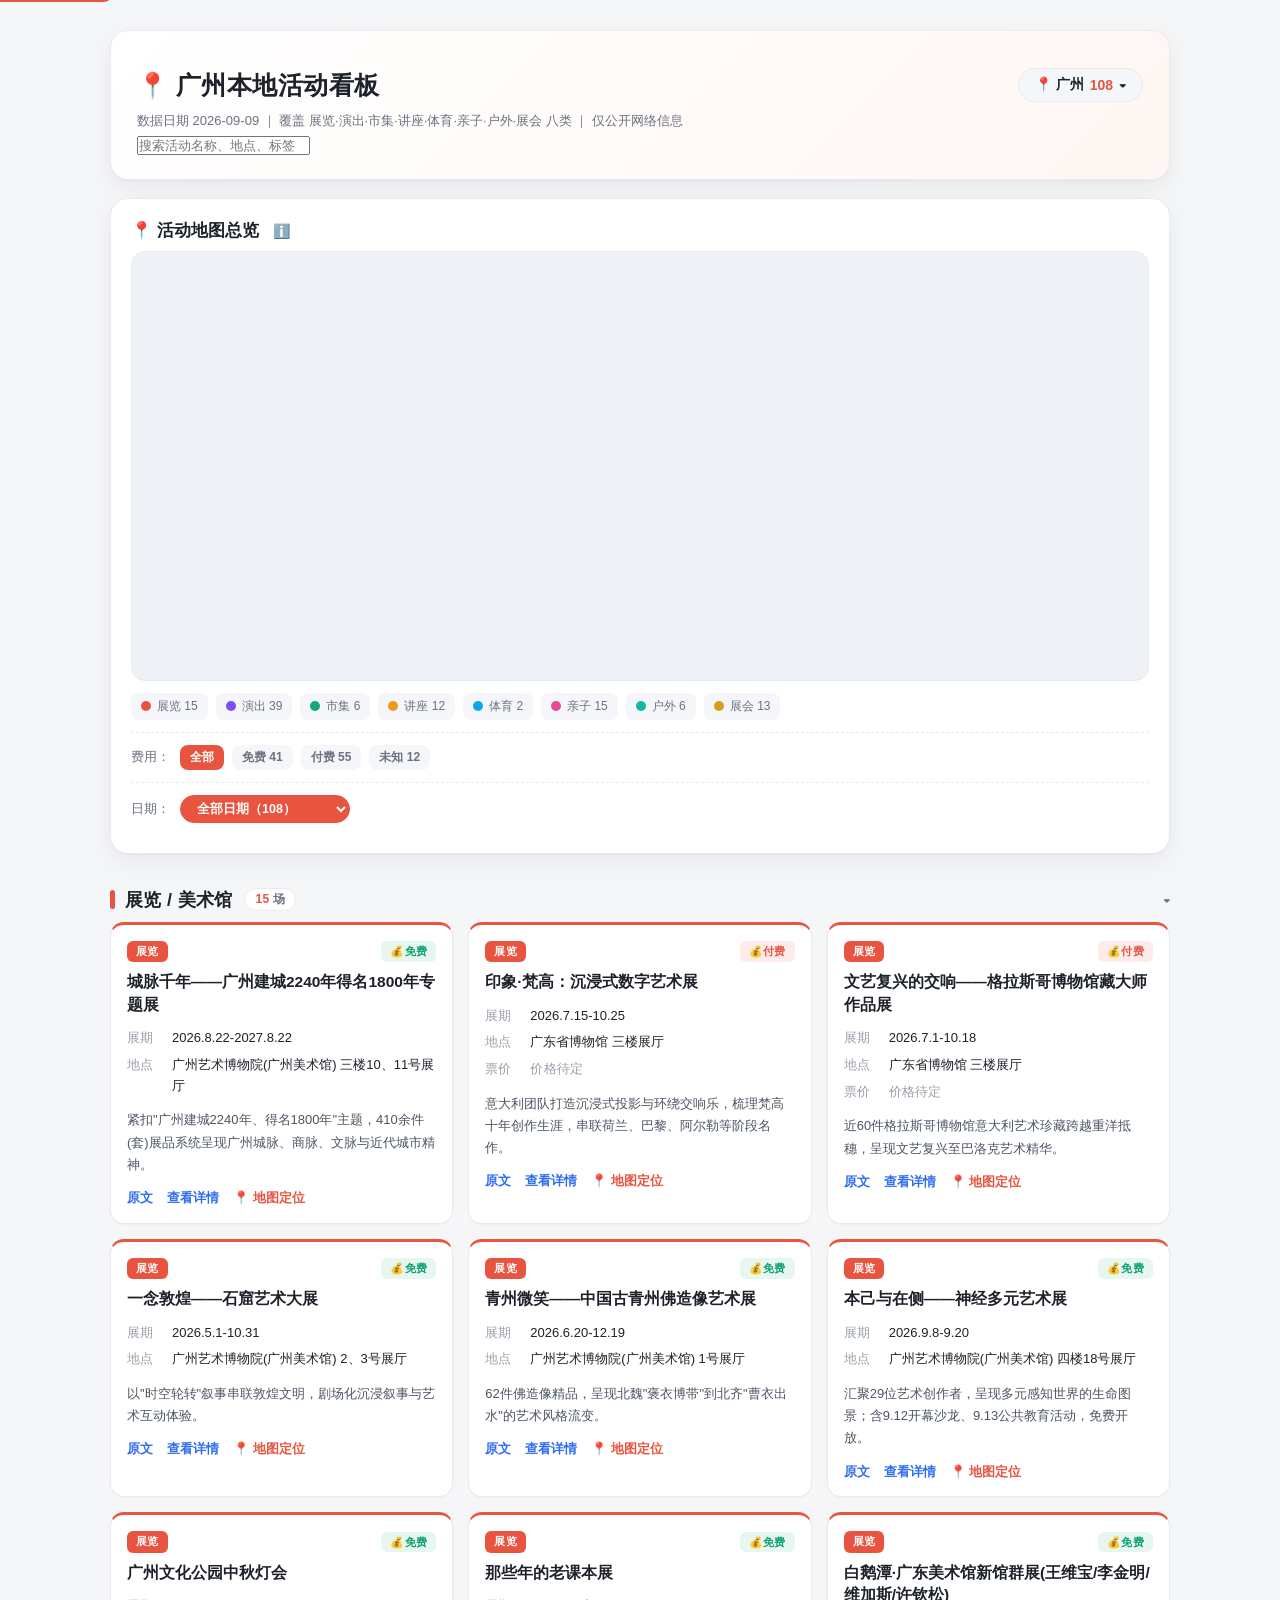
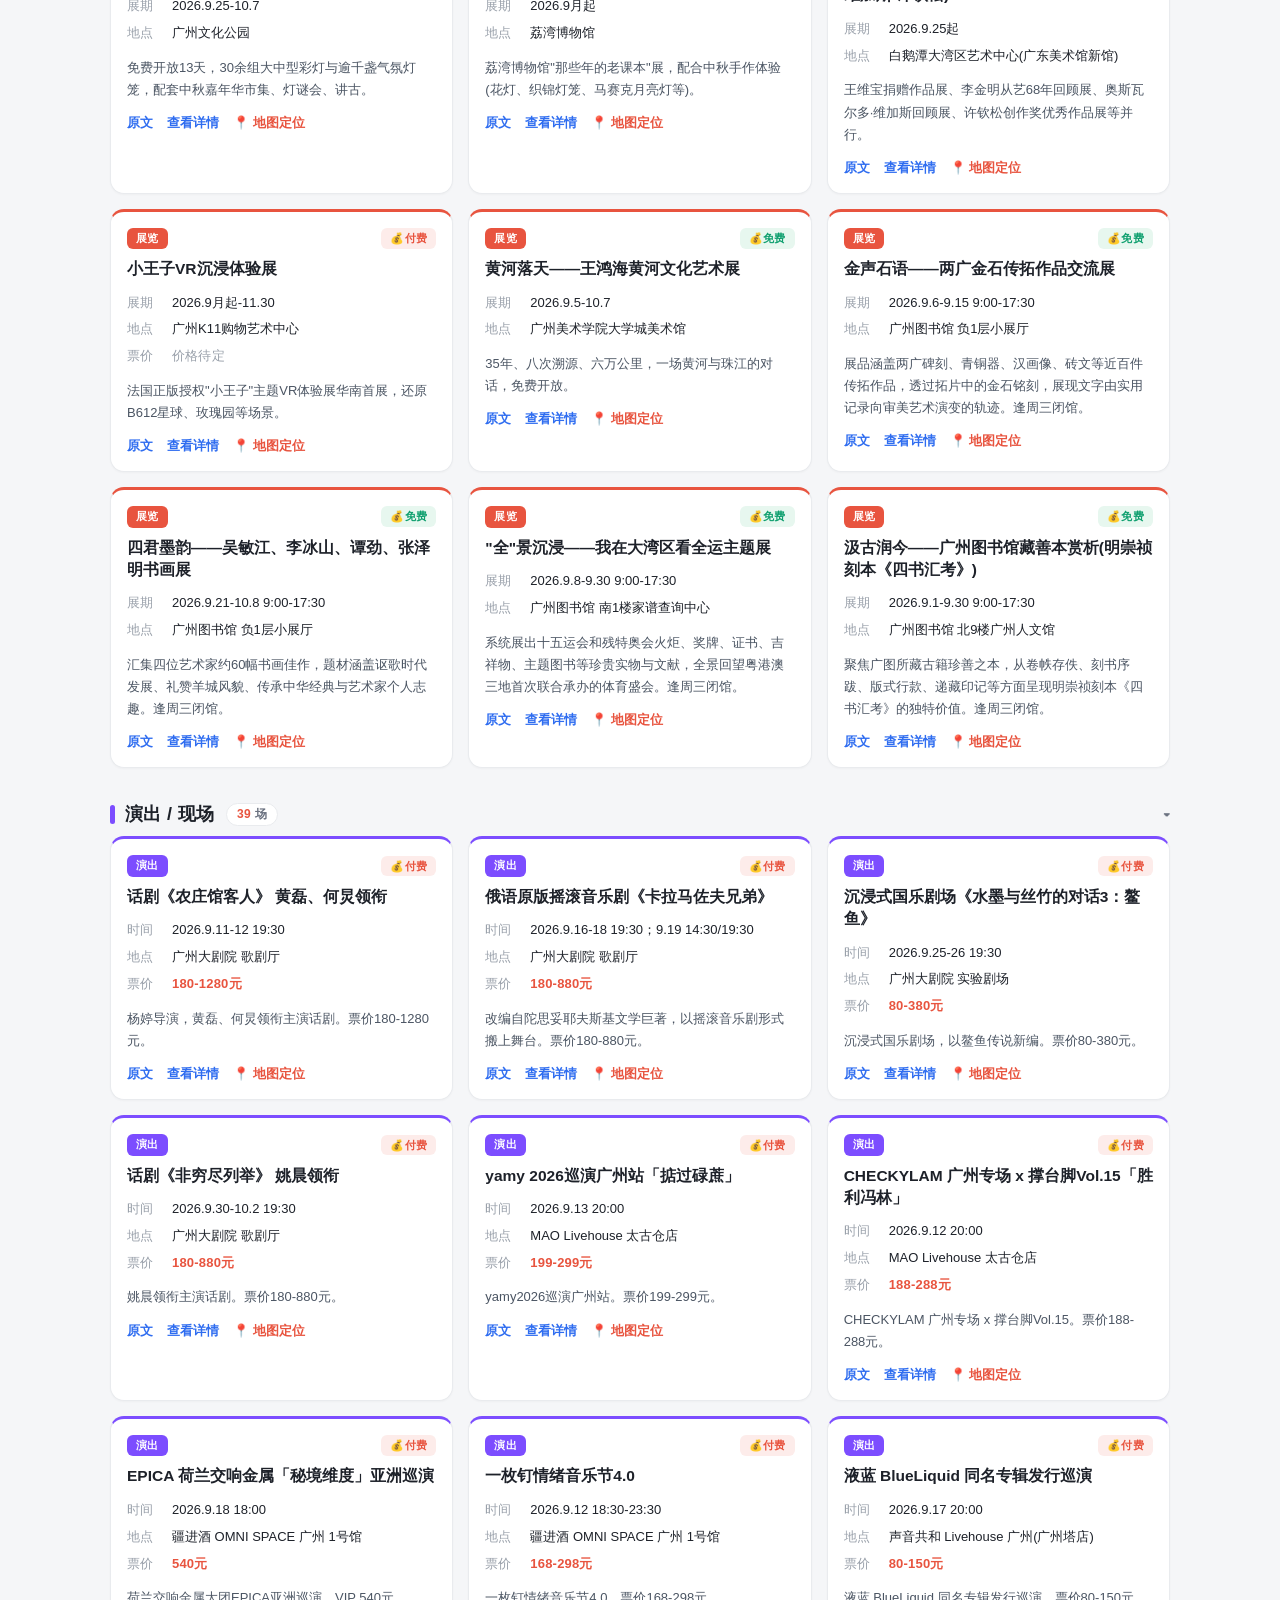
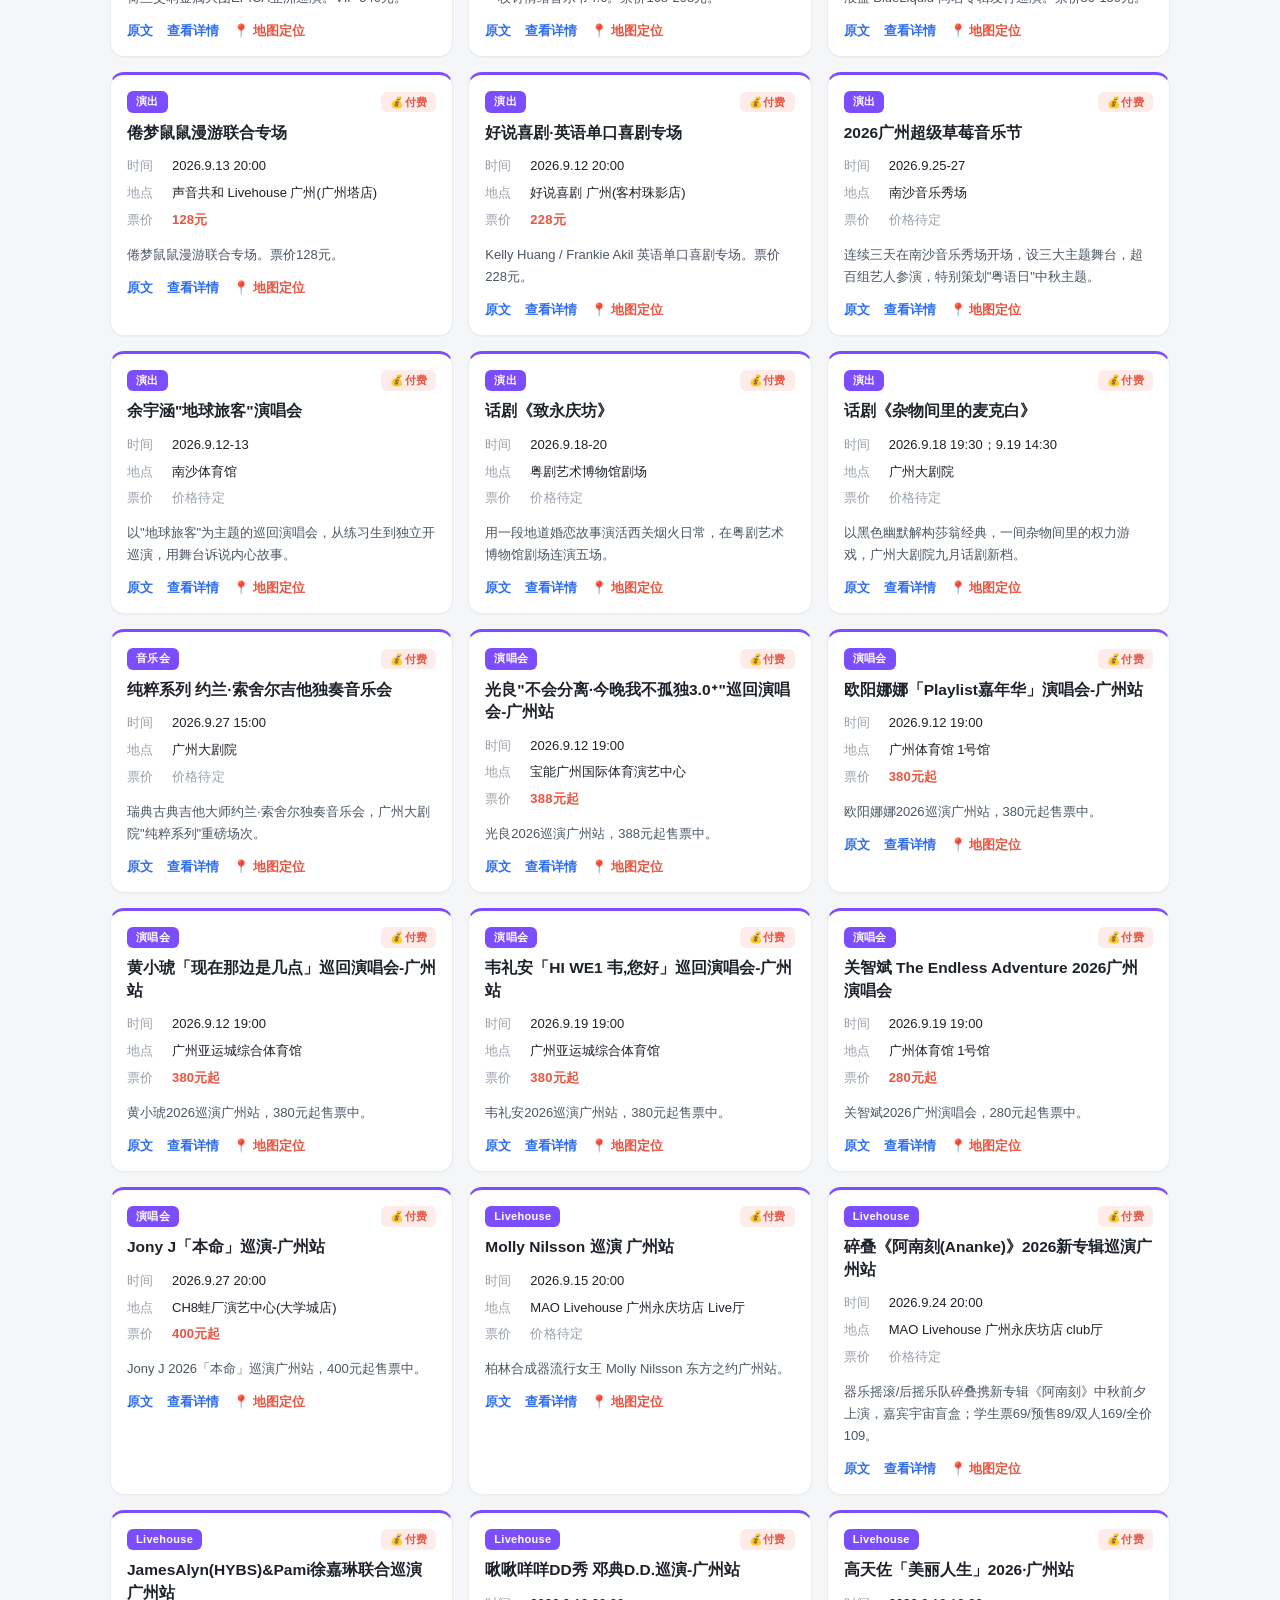
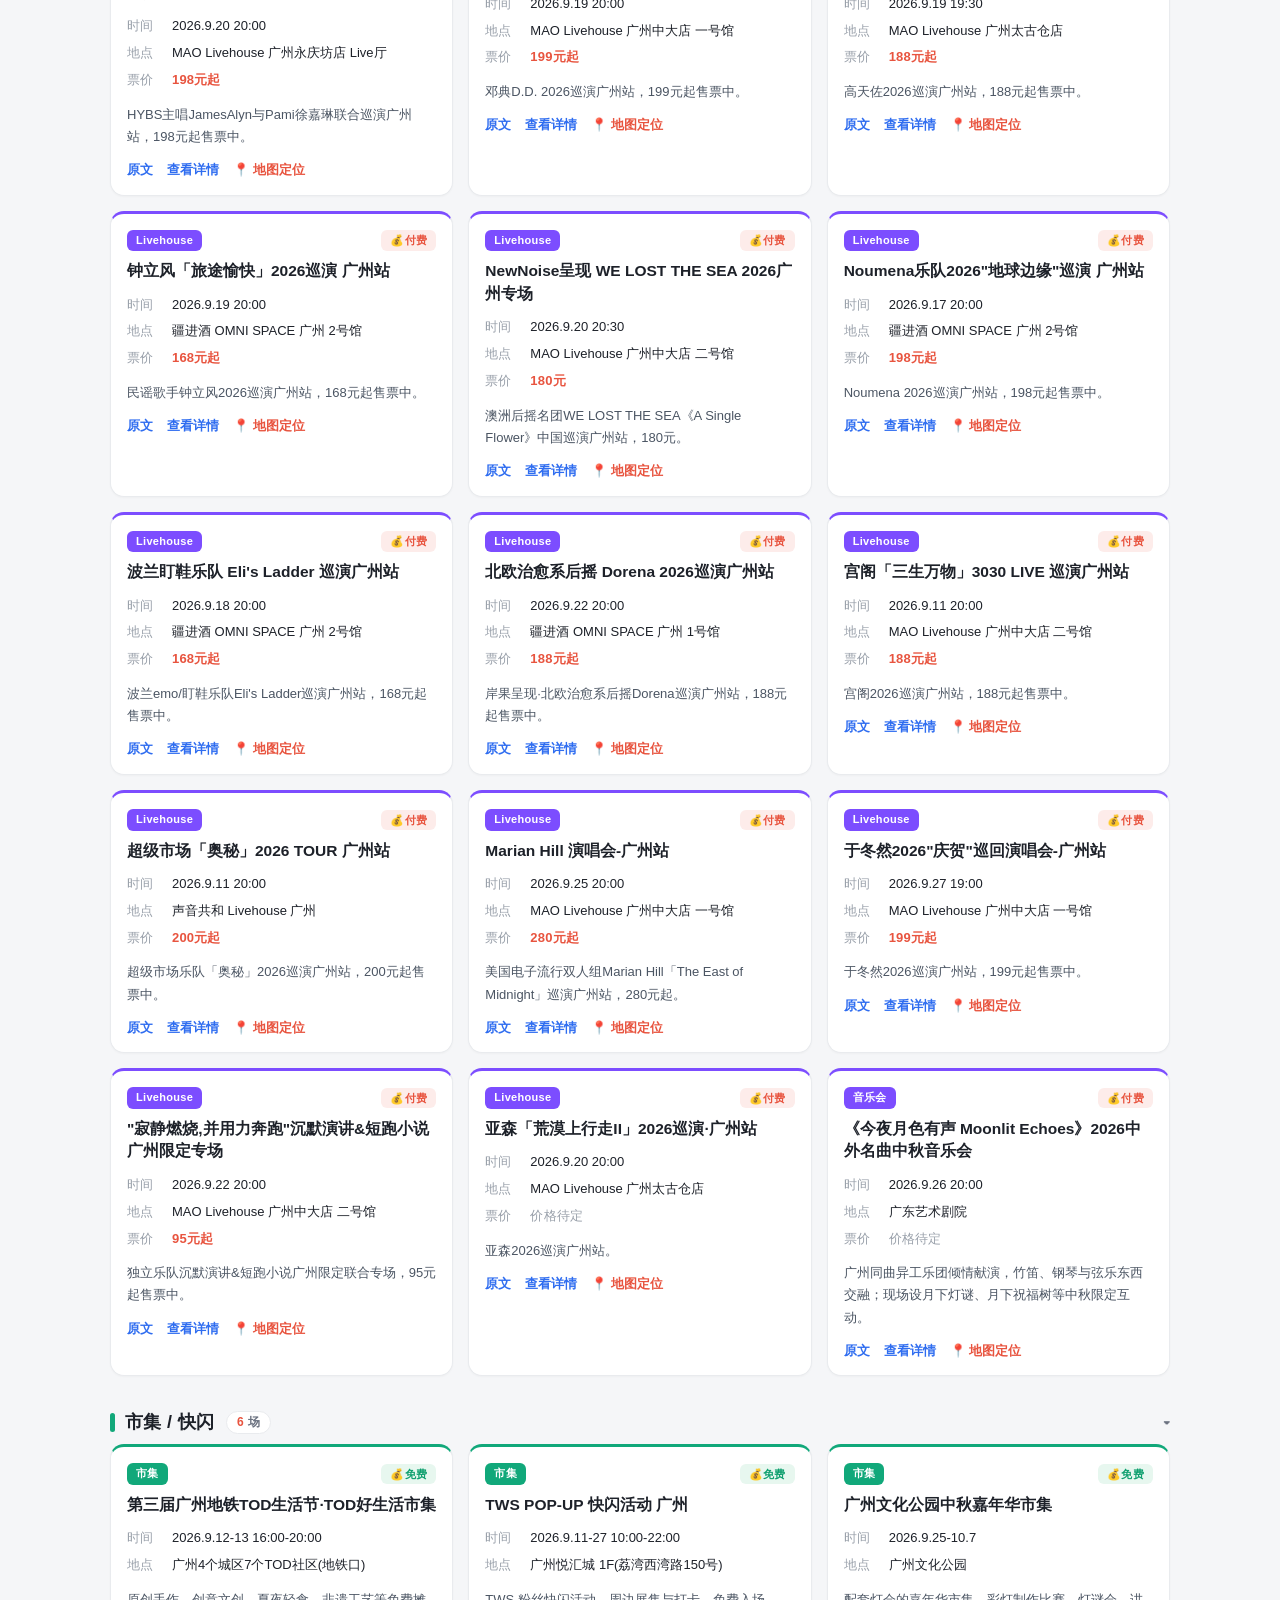
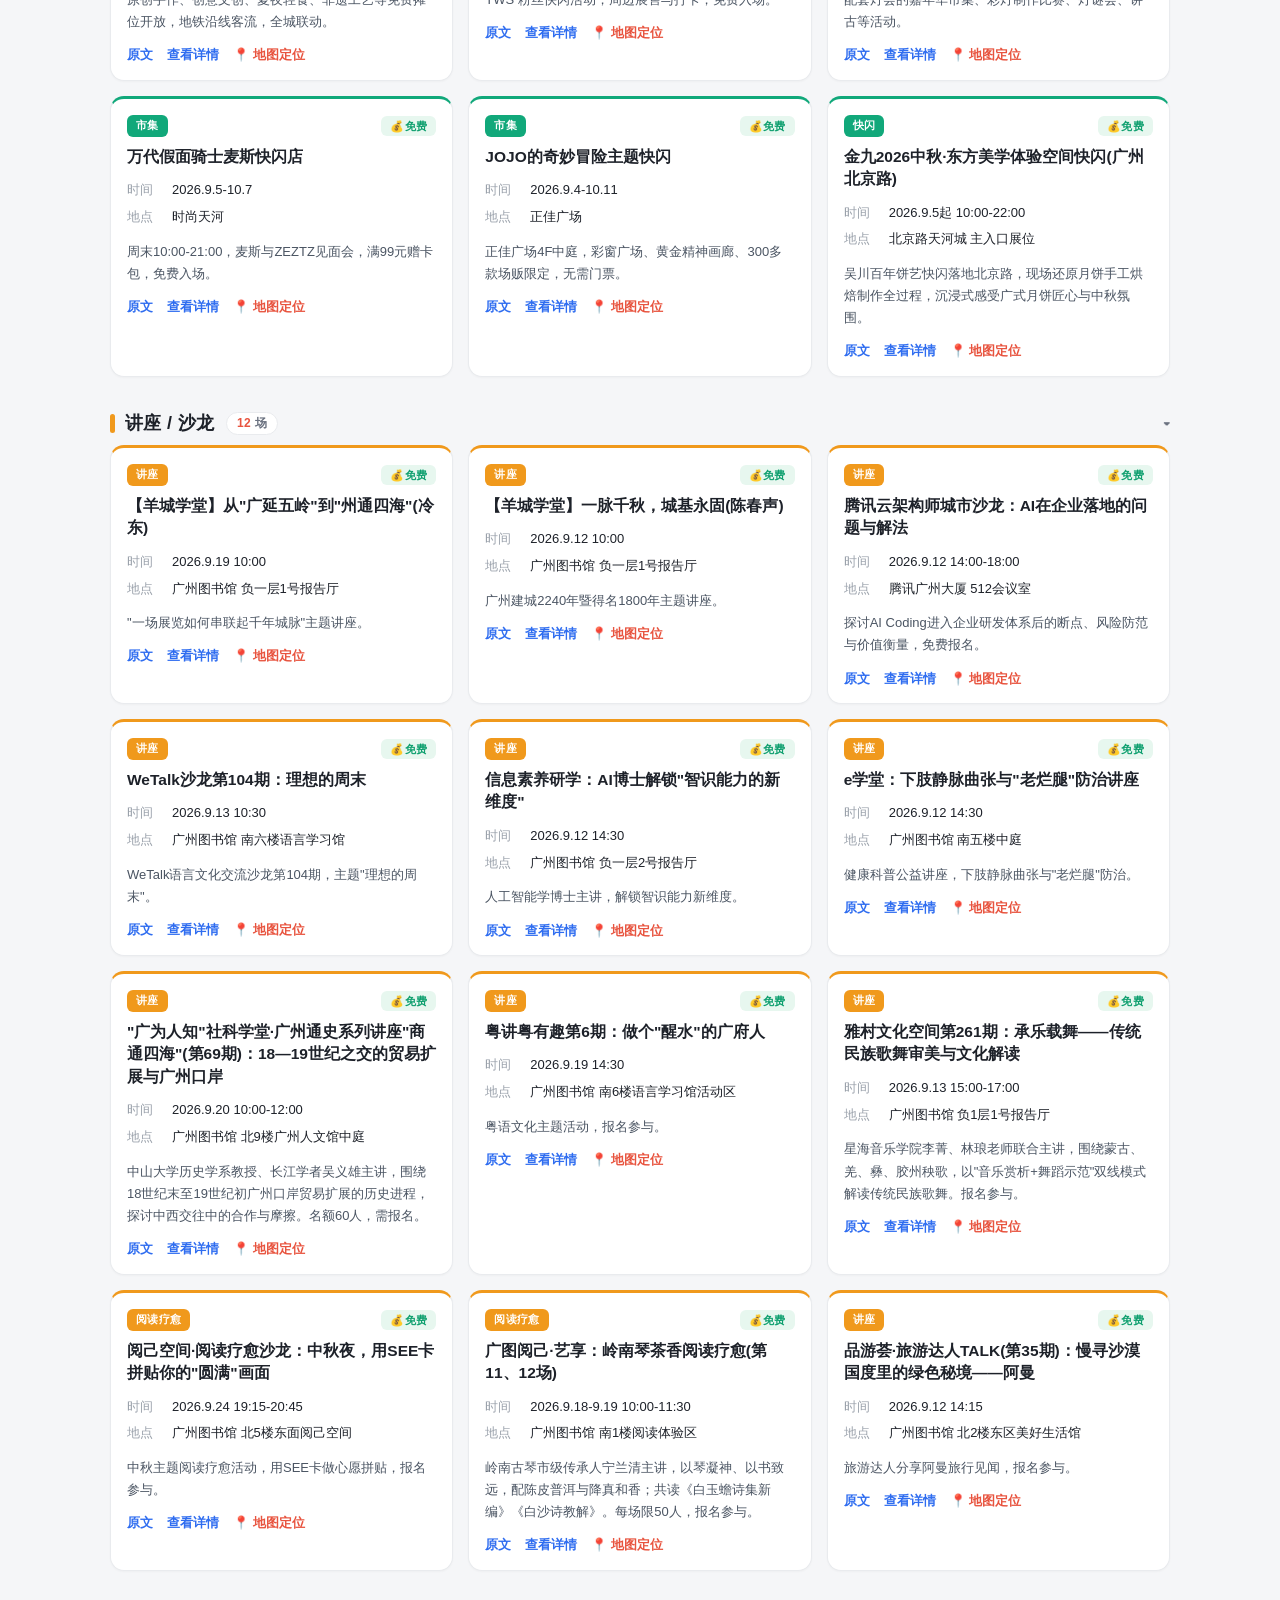
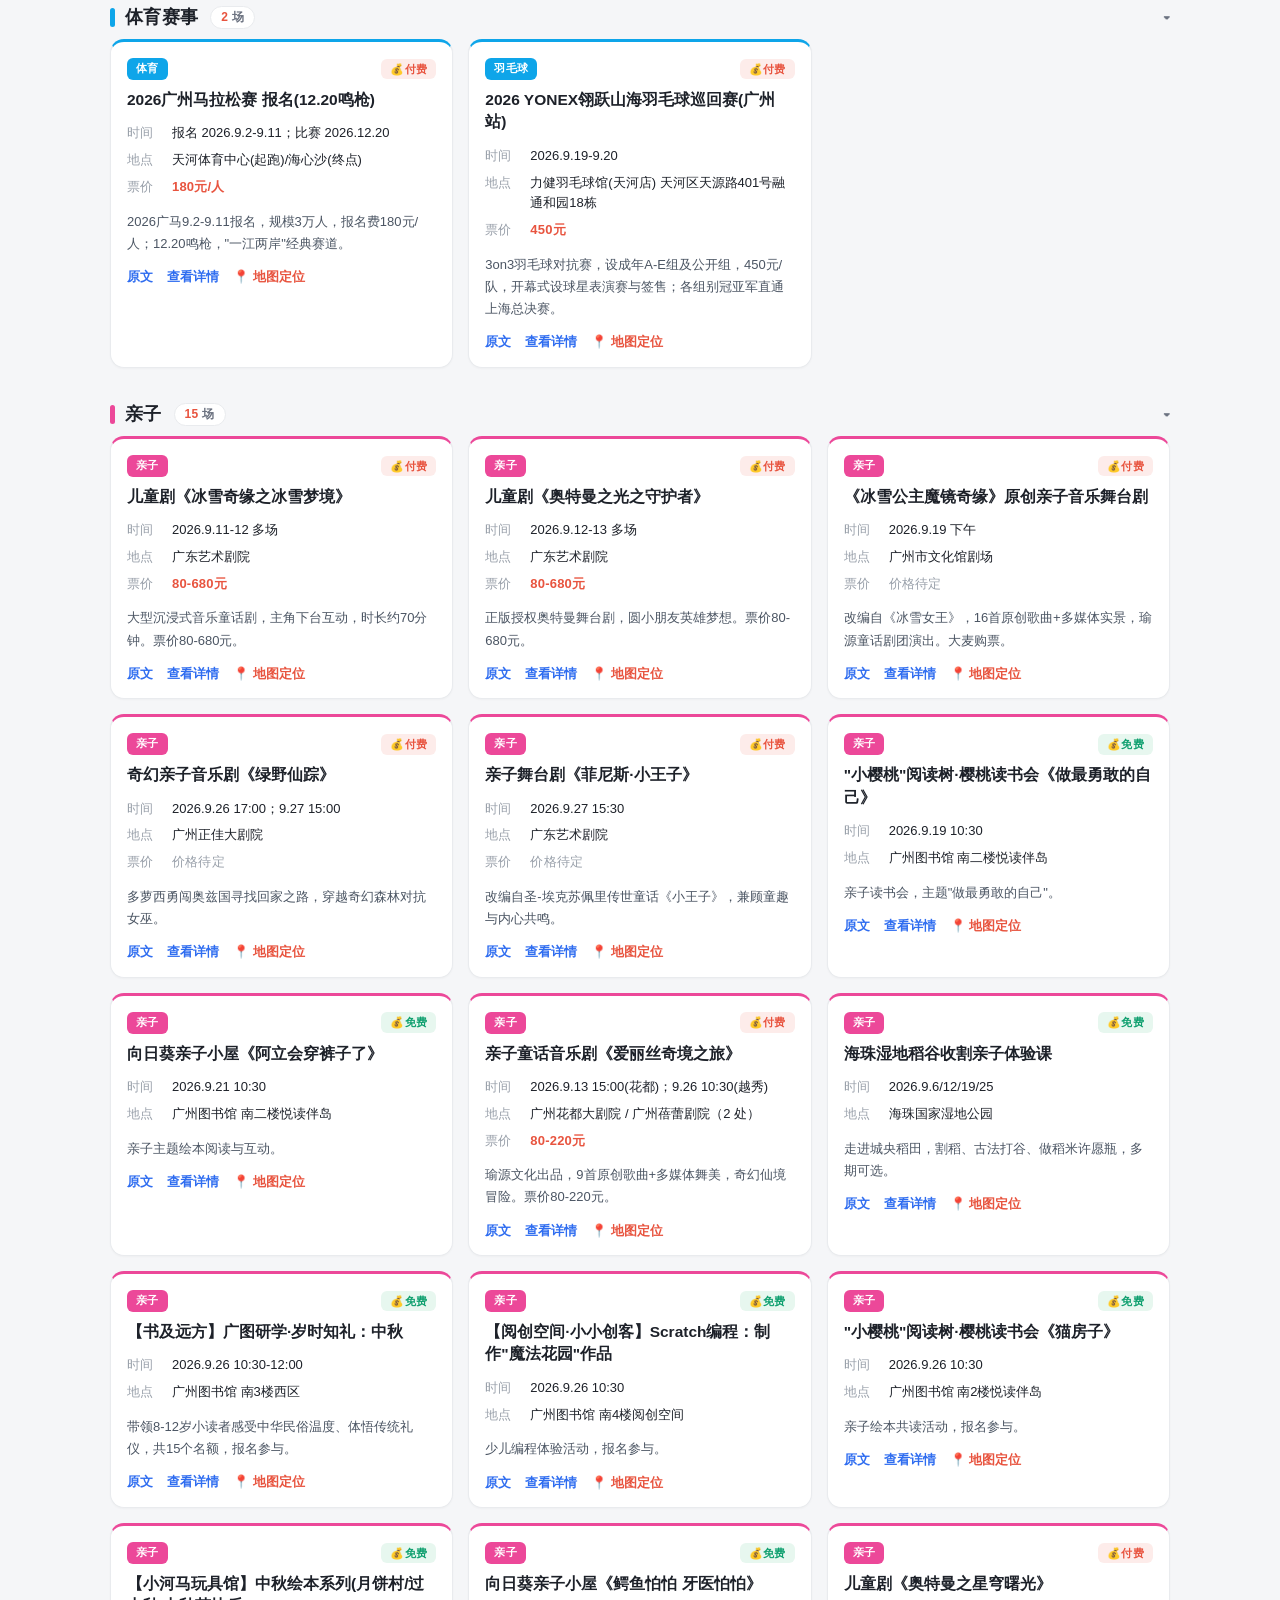
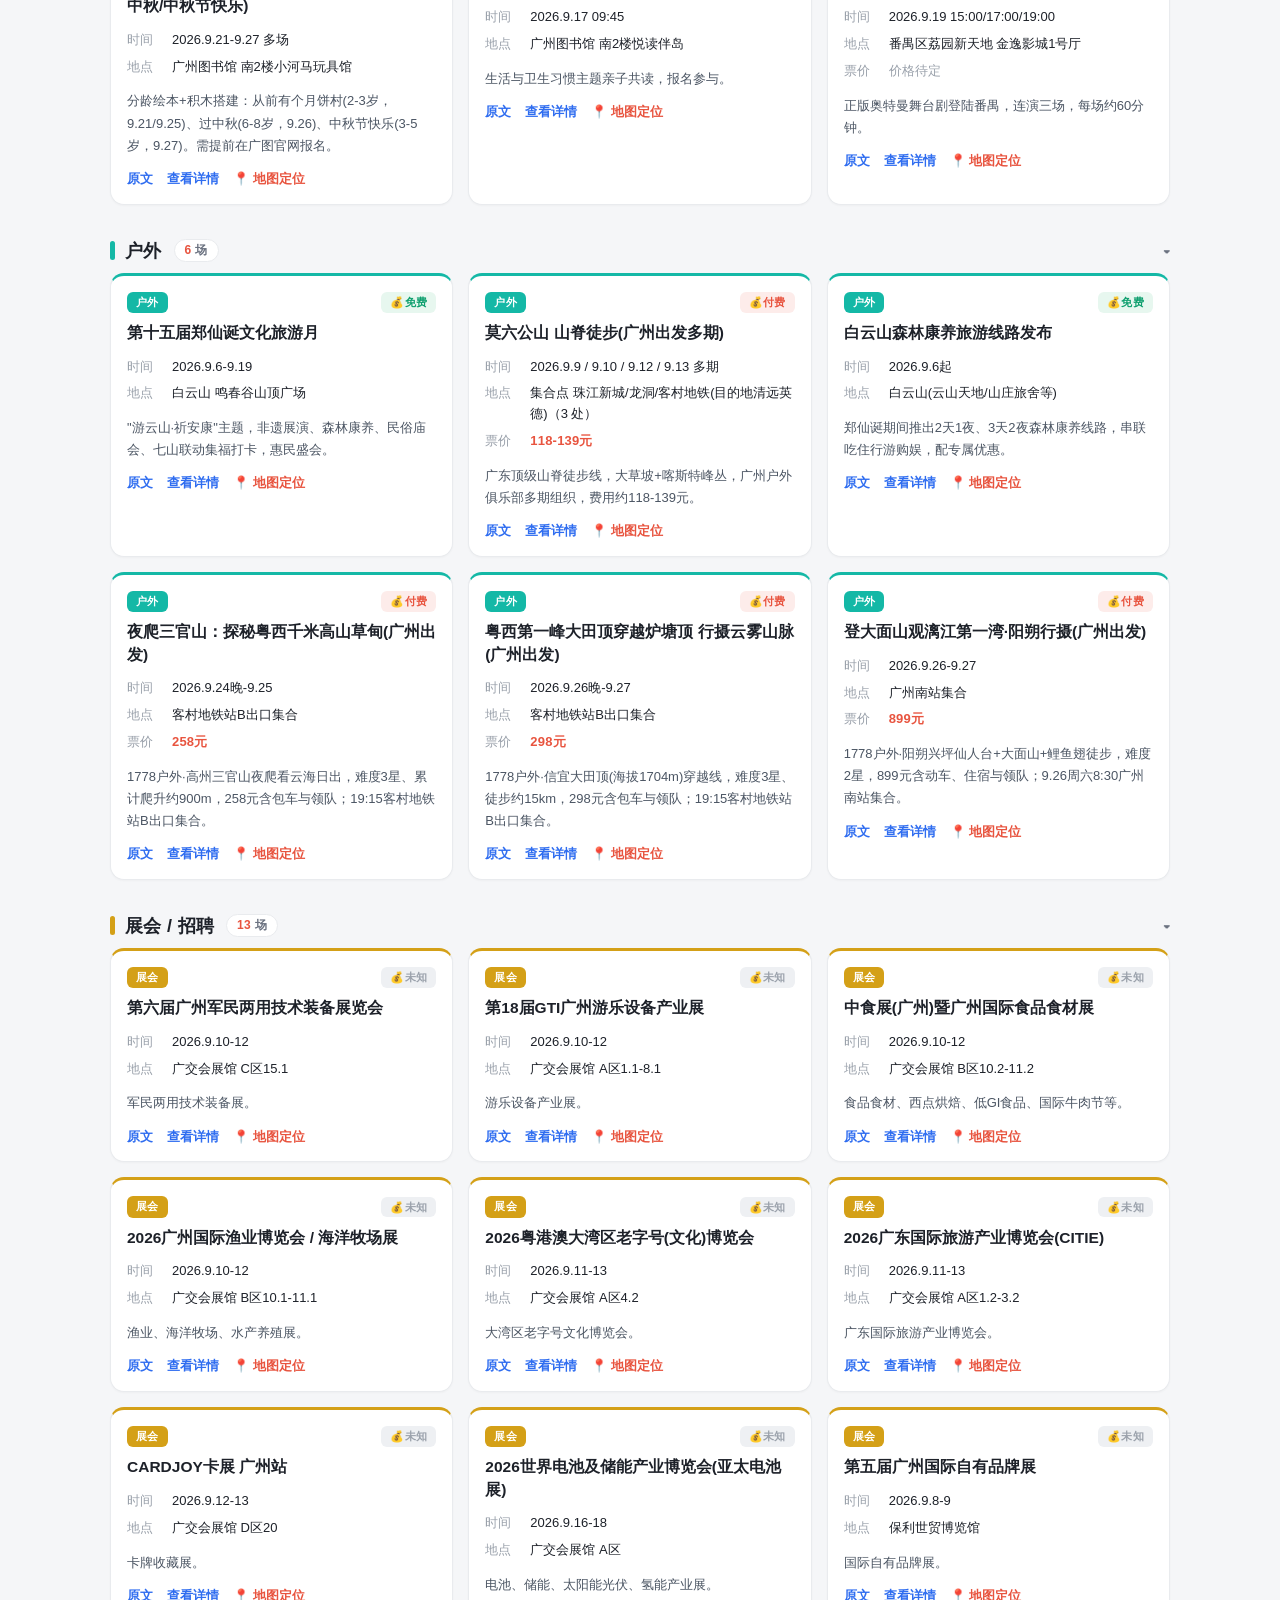
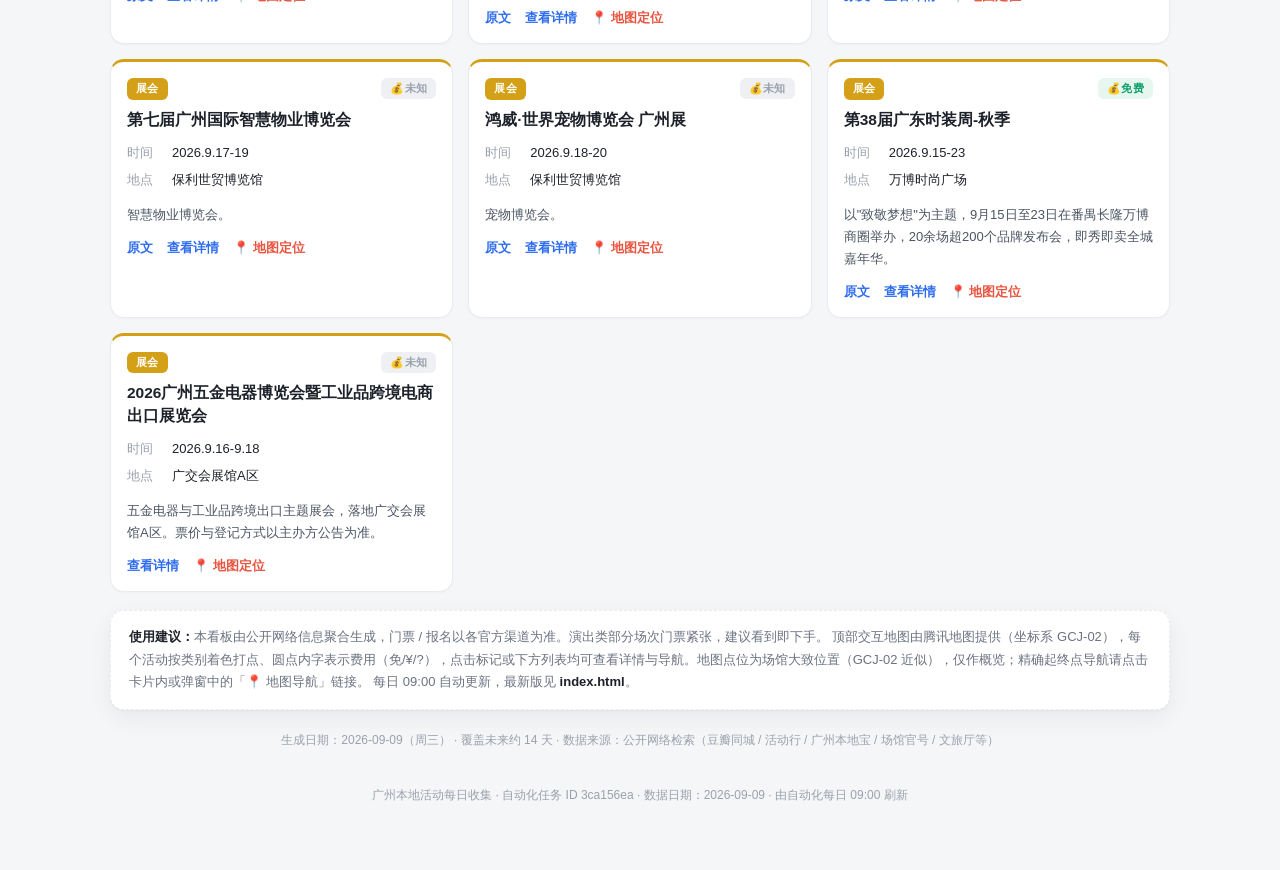
==== index.html @ 0fc527e4 "Add files via upload" ====
<!DOCTYPE html>
<html lang="zh-CN" data-page-node-id="uunJ40oe81dQcGzEED2GKu">
<head data-page-node-id="pVnTwVXxBIk3Vlh1Mv91Lq">
<meta charset="UTF-8" data-page-node-id="wfNoTS5SSO4KmdwIHsbSwk">
<meta name="viewport" content="width=device-width, initial-scale=1.0, viewport-fit=cover" data-page-node-id="mQHoGlbduS5OTQvJX0F2jg">
<title>城市本地活动看板</title>
<link rel="stylesheet" href="assets/cards.css">
<style>
  :root{
    --bg:#f5f6f8; --card:#ffffff; --ink:#1d2129; --sub:#6b7280;
    --line:#e9ebee; --accent:#e8543f; --accent2:#2f6df0;
    --exhi:#e8543f; --show:#7c4dff; --market:#11a87a; --talk:#f0991c;
    --sports:#0ea5e9; --family:#ec4899; --outdoor:#14b8a6; --expo:#d4a017;
    --shadow:0 1px 2px rgba(16,24,40,.04), 0 8px 24px rgba(16,24,40,.06);
  }
  *{box-sizing:border-box;margin:0;padding:0}
  body{background:var(--bg);color:var(--ink);font-family:-apple-system,BlinkMacSystemFont,"PingFang SC","Microsoft YaHei",sans-serif;line-height:1.6;padding:30px 18px 64px;-webkit-font-smoothing:antialiased}
  .wrap{max-width:1060px;margin:0 auto}
  header{background:linear-gradient(135deg,#ffffff,#fff6f3);border:1px solid var(--line);border-radius:18px;padding:22px 26px;margin-bottom:18px;box-shadow:var(--shadow)}
  header h1{font-size:25px;font-weight:800;display:flex;align-items:center;gap:11px;letter-spacing:.5px}
  .summary{margin-top:6px;font-size:13px;color:var(--sub);line-height:1.6}
  /* 头部：标题 + 右上角城市切换 */
  .hd-top{display:flex;align-items:center;justify-content:space-between;gap:12px;margin-top:12px}
  .hd-top h1{flex:1;min-width:0}
  .city-bar{display:inline-flex;align-items:center;gap:6px;flex-shrink:0;font-family:inherit;font-size:14px;font-weight:700;color:var(--ink);background:#f4f6f9;border:1px solid var(--line);border-radius:999px;padding:7px 16px;cursor:pointer;transition:.15s;white-space:nowrap}
  .city-bar:hover{border-color:var(--accent2)}
  .city-bar b{color:var(--accent)}
  /* 城市切换弹窗（普通居中弹窗） */
  .modal-mask{position:fixed;inset:0;background:rgba(0,0,0,.45);z-index:10001;display:flex;align-items:center;justify-content:center;padding:20px;pointer-events:auto}
  .modal-panel{background:#fff;border-radius:16px;width:100%;max-width:420px;max-height:80vh;overflow-y:auto;padding:18px;box-shadow:0 20px 60px rgba(16,24,40,.28);animation:modalIn .18s ease}
  @keyframes modalIn{from{transform:scale(.96);opacity:.6}to{transform:none;opacity:1}}
  .modal-head{display:flex;align-items:center;justify-content:space-between}
  .modal-head h3{font-size:16px;margin:0;font-weight:800;color:var(--ink)}
  .modal-close{background:none;border:none;font-size:24px;color:var(--sub);cursor:pointer;line-height:1;padding:2px 8px}
  .city-list{display:grid;grid-template-columns:repeat(2,1fr);gap:8px;margin-top:10px}
  .city-item{display:flex;align-items:center;justify-content:space-between;width:100%;text-align:left;font-family:inherit;font-size:15px;font-weight:600;color:var(--ink);background:#f5f7fa;border:none;border-radius:12px;padding:13px 16px;cursor:pointer;transition:.12s}
  .city-item:hover{background:#eef0f3}
  .city-item.on{background:var(--accent2);color:#fff}
  .city-item .cnt{font-size:12px;font-weight:700;opacity:.75}
  @media (min-width:640px){
    .city-list{grid-template-columns:repeat(3,1fr)}
  }
  .meta-bottom{color:#9aa1ab;font-size:12px;text-align:center;margin-top:20px;line-height:1.7}
  .map-box{background:#fff;border:1px solid var(--line);border-radius:18px;padding:18px 20px;margin-bottom:22px;box-shadow:var(--shadow)}
  .map-box h2{font-size:17px;margin-bottom:6px;display:flex;align-items:center;gap:6px}
  .map-help{position:relative;margin-left:4px;background:none;border:0;cursor:help;font-size:14px;line-height:1;padding:2px 4px;border-radius:6px;color:var(--sub)}
  .map-help:hover,.map-help:focus{color:var(--accent);outline:none}
  .map-help .map-tip{
    position:absolute;top:calc(100% + 8px);left:0;z-index:50;
    width:320px;max-width:82vw;
    background:#1f2937;color:#fff;font-size:12px;line-height:1.65;font-weight:400;text-align:left;
    padding:10px 12px;border-radius:10px;box-shadow:0 10px 30px rgba(16,24,40,.22);
    display:none;
  }
  .map-help .map-tip b{color:#ffd666;font-weight:700}
  .map-help:hover .map-tip,.map-help:focus .map-tip,.map-help:focus-within .map-tip{display:block}
  .map-help .map-tip::before{content:'';position:absolute;top:-5px;left:12px;width:10px;height:10px;background:#1f2937;transform:rotate(45deg);border-radius:2px}
  #map{width:100%;height:430px;border-radius:14px;overflow:hidden;border:1px solid var(--line);background:#eef1f5}
  .map-legend{display:flex;flex-wrap:wrap;gap:8px;margin-top:12px}
  .map-legend .lg{font-size:12px;color:var(--sub);background:#f4f6f9;border-radius:8px;padding:4px 10px;display:inline-flex;align-items:center;gap:6px}
  .map-legend .lg i{width:10px;height:10px;border-radius:50%;display:inline-block}
  /* 类别图例可点击筛选（不改动上方 .lg 基础样式，仅补充交互态） */
  .map-legend .lg{cursor:pointer;transition:background .12s,color .12s;user-select:none}
  .map-legend .lg:hover{background:#e9edf2}
  .map-legend .lg.active{background:var(--accent);color:#fff}
  .map-legend .lg.active i{box-shadow:0 0 0 2px #fff}
  .map-legend .lg:focus-visible{outline:none;box-shadow:0 0 0 2px var(--accent2)}
  .map-filter{display:flex;flex-wrap:wrap;align-items:center;gap:8px;margin-top:12px;padding-top:12px;border-top:1px dashed var(--line)}
  .map-filter .fl{font-size:12.5px;color:var(--sub);margin-right:2px}
  .map-filter button{font-size:12px;border:none;background:#f4f6f9;color:var(--sub);border-radius:8px;padding:4px 10px;cursor:pointer;transition:background .12s,color .12s;font-weight:600;line-height:1.4}
  .map-filter button:hover{background:#e9edf2}
  .map-filter button.on{background:var(--accent);color:#fff}
  .map-filter select{font-size:12.5px;font-weight:600;color:var(--ink);background:#fff;border:1px solid var(--line);border-radius:999px;padding:5px 12px;cursor:pointer;font-family:inherit;transition:.15s}
  .map-filter select:hover{border-color:var(--accent2);color:var(--accent2)}
  .map-filter select:focus{outline:none;border-color:var(--accent2)}
  .map-filter select.active{background:var(--accent);border-color:var(--accent);color:#fff}
  .map-filter .hint{font-size:12px;color:#9aa1ab}
  .map-list{display:flex;flex-direction:column;gap:4px;margin-top:12px;max-height:240px;overflow:auto}
  .map-list .li{font-size:13px;display:flex;align-items:center;gap:9px;padding:7px 10px;border-radius:10px;cursor:pointer;transition:.12s}
  .map-list .li:hover{background:#f5f7fa}
  .map-list .li i{width:9px;height:9px;border-radius:50%;flex-shrink:0;display:inline-block}
  .map-list .li .nm{flex:1;color:var(--ink);overflow:hidden;text-overflow:ellipsis;white-space:nowrap}
  .map-list .li .cost{font-size:10px;font-weight:700;border-radius:5px;padding:1px 6px;flex-shrink:0}
  .map-list .li .pr{font-size:10.5px;font-weight:700;color:#e8543f;flex-shrink:0}
  .map-list .li .pr.unknown{color:#9aa1ab;font-weight:400}
  .map-list .li .dt{color:#9aa1ab;font-size:11.5px;flex-shrink:0}
  section{margin-top:28px}
  .note{background:#fff;border:1px dashed var(--line);border-radius:14px;padding:15px 18px;color:var(--sub);font-size:13px;margin-top:18px;line-height:1.75;box-shadow:var(--shadow)}
  .note b{color:var(--ink)}
  footer{color:#9aa1ab;font-size:12px;text-align:center;margin-top:36px}
  /* ===== 加载状态 ===== */
  .loading-overlay{position:fixed;inset:0;background:rgba(255,255,255,.85);z-index:9999;display:flex;flex-direction:column;align-items:center;justify-content:center;gap:12px;backdrop-filter:blur(2px)}
  .loading-spinner{width:36px;height:36px;border:3px solid var(--line);border-top-color:var(--accent);border-radius:50%;animation:spin .8s linear infinite}
  .loading-text{font-size:14px;color:var(--sub);font-weight:600}
  @keyframes spin{to{transform:rotate(360deg)}}

  /* ===== 地图加载失败兜底 ===== */
  .map-fallback{text-align:center;padding:40px 20px;background:#f9fafb;border:1px dashed var(--line);border-radius:14px;margin-top:12px}
  .map-fallback-icon{font-size:48px;margin-bottom:8px}
  .map-fallback-text{font-size:15px;font-weight:700;color:var(--ink);margin-bottom:4px}
  .map-fallback-hint{font-size:13px;color:var(--sub);margin-bottom:12px}
  .map-fallback-btn{font-size:13px;padding:8px 20px;background:var(--accent);color:#fff;border:none;border-radius:999px;cursor:pointer;font-weight:600;transition:.15s}
  .map-fallback-btn:hover{background:#d14a35}

  /* ===== 空状态 ===== */
  .empty-state{text-align:center;padding:40px 20px}
  .empty-icon{font-size:48px;margin-bottom:8px}
  .empty-title{font-size:16px;font-weight:700;color:var(--ink);margin-bottom:6px}
  .empty-hint{font-size:13px;color:var(--sub);margin-bottom:14px;line-height:1.6}
  .empty-btn{font-size:13px;padding:8px 20px;background:var(--accent);color:#fff;border:none;border-radius:999px;cursor:pointer;font-weight:600;transition:.15s}
  .empty-btn:hover{background:#d14a35}

  /* ===== 无障碍 ===== */
  .skip-link{position:absolute;top:-40px;left:0;background:var(--accent);color:#fff;padding:8px 16px;z-index:10000;text-decoration:none;font-weight:600;border-radius:0 0 8px 0;transition:top .2s}
  .skip-link:focus{top:0}

  /* ===== 回到顶部 ===== */
  .back-to-top{position:fixed;right:16px;bottom:20px;width:44px;height:44px;border-radius:50%;background:var(--accent);color:#fff;border:none;font-size:20px;font-weight:700;cursor:pointer;box-shadow:0 4px 12px rgba(232,84,63,.3);z-index:999;display:flex;align-items:center;justify-content:center;transition:opacity .2s,transform .2s;opacity:0;transform:translateY(10px);pointer-events:none}
  .back-to-top.visible{opacity:1;transform:translateY(0);pointer-events:auto}
  .back-to-top:hover{background:#d14a35;transform:translateY(-2px)}

  /* ===== 手机端适配（≤640px） ===== */
  @media (max-width: 640px){
    body{padding:calc(env(safe-area-inset-top) + 18px) 12px calc(env(safe-area-inset-bottom) + 48px)}
    header{padding:18px 16px;border-radius:14px}
    header h1{font-size:21px;gap:8px;letter-spacing:.2px}
    .summary{font-size:12px;margin-top:8px}
    /* 城市切换按钮：右上角，保持紧凑可点 */
    .city-bar{margin-top:0;width:auto;min-height:38px;font-size:13px;padding:7px 12px}
    .hd-top{margin-top:10px}
    .search-box{position:relative;margin-top:10px}
    .search-box input{width:100%;padding:9px 36px 9px 14px;border:1px solid var(--line);border-radius:999px;font-size:14px;font-family:inherit;background:#fff;color:var(--ink);outline:none;transition:.15s}
    .search-box input:focus{border-color:var(--accent2);box-shadow:0 0 0 3px rgba(47,109,240,.12)}
    .search-box button{position:absolute;right:6px;top:50%;transform:translateY(-50%);background:none;border:none;font-size:20px;color:var(--sub);cursor:pointer;padding:4px 10px;line-height:1;display:none}
    .search-box button.visible{display:block}
    .map-box{padding:14px 14px;margin-bottom:16px;border-radius:14px}
    #map{height:320px}
    .map-legend{margin-top:10px;gap:6px}
    .map-filter{flex-wrap:wrap;gap:6px;margin-top:10px;padding-top:10px}
    .map-filter .fl{width:100%;margin-bottom:2px}
    .map-filter button,.map-filter select{min-height:38px;padding:7px 13px}
    .map-filter .hint{width:100%;margin-top:2px}
    .map-list{max-height:200px}
    section{margin-top:20px}
    .note{font-size:12px;padding:12px 14px;margin-top:14px;line-height:1.7}
    .meta-bottom{font-size:11px}
    footer{font-size:11px;line-height:1.6;padding:0 2px}
  }
</style>
</head>
<body data-page-node-id="UDw4BSvQ5mWQ1yBTLjbQ0D">
<a href="#map" class="skip-link">跳转到地图</a>
<div class="wrap" data-page-node-id="lr85jlxSpOYUnJLnmar1dg">
  <header data-page-node-id="hz8F39VmA0IA7iK3rJ2dur">
    <div class="hd-top">
      <h1 data-page-node-id="FEan59FEJpWLJjcl37EL8B" id="pageTitle">📍 本地活动看板</h1>
      <button class="city-bar" id="cityBar" type="button" aria-haspopup="dialog" aria-expanded="false">📍 选择城市 ▾</button>
    </div>
    <div class="summary" id="summary"></div>
    <div class="search-box">
      <input type="search" id="searchInput" placeholder="搜索活动名称、地点、标签…" aria-label="搜索活动">
      <button id="searchClear" style="display:none" aria-label="清除搜索">×</button>
    </div>
  </header>

  <!-- 城市切换弹窗（底部抽屉 / 桌面居中） -->
  <div class="modal-mask" id="cityModal" style="display:none" role="dialog" aria-modal="true" aria-label="选择城市">
    <div class="modal-panel" id="cityPanel">
      <div class="modal-head">
        <h3>切换城市</h3>
        <button class="modal-close" id="cityModalClose" type="button" aria-label="关闭">×</button>
      </div>
      <div class="city-list" id="cityList"></div>
    </div>
  </div>

  <div id="loading" class="loading-overlay" style="display:none">
    <div class="loading-spinner"></div>
    <p class="loading-text">加载中…</p>
  </div>

  <div class="map-box" data-page-node-id="ztblemIzmEgz4tw56sHlSl">
    <h2 data-page-node-id="1sF4l4GR10c4f7EIX4zu8d">📍 活动地图总览
      <button type="button" class="map-help" aria-label="地图图例与说明">ℹ️
        <span class="map-tip" role="tooltip">
          <b>图例说明</b><br>
          每个活动按类别着色打点（<span style="color:#e8543f">展览</span> / <span style="color:#7c4dff">演出</span> / <span style="color:#11a87a">市集</span> / <span style="color:#f0991c">讲座</span> / <span style="color:#0ea5e9">体育</span> / <span style="color:#ec4899">亲子</span> / <span style="color:#14b8a6">户外</span> / <span style="color:#d4a017">展会</span>）。<br>
          圆点内的字表示费用：<b>免</b>=免费、<b>¥</b>=付费、<b>?</b>=未知。<br>
          点击标记或下方列表查看详情，可按类别或费用筛选。
        </span>
      </button>
    </h2>
    <div id="map" data-page-node-id="SMoL7URbgH5Mlz1BHa7Yu5" aria-label="活动地图总览"></div>
    <div id="map-fallback" class="map-fallback" style="display:none">
      <div class="map-fallback-icon">🗺️</div>
      <p class="map-fallback-text">地图加载失败</p>
      <p class="map-fallback-hint">仍可查看下方活动列表</p>
      <button class="map-fallback-btn" onclick="retryMap()">重试加载地图</button>
    </div>
    <div class="map-legend" id="legend"></div>
    <div class="map-filter" id="filterBar" data-page-node-id="fltB">
      <span class="fl">费用：</span>
      <button data-f="all" class="on">全部</button>
      <button data-f="free">免费 <span id="cFree">0</span></button>
      <button data-f="paid">付费 <span id="cPaid">0</span></button>
      <button data-f="unknown">未知 <span id="cUnknown">0</span></button>
    </div>
    <div class="map-filter" id="dateBar" data-page-node-id="dtB">
      <span class="fl">日期：</span>
      <select id="dateSelect"></select>
      <span class="hint" id="dateHint"></span>
    </div>
    <div class="map-list" id="eventList" data-page-node-id="evtL"></div>
  </div>

  <div id="sections"></div>

  <div class="note" data-page-node-id="h4ikADM2KsAlKuLDUwbSwM">
    <b data-page-node-id="NRHgo8Hkjtm8XiSXnlYo29">使用建议：</b>本看板由公开网络信息聚合生成，门票 / 报名以各官方渠道为准。演出类部分场次门票紧张，建议看到即下手。
    顶部交互地图由腾讯地图提供（坐标系 GCJ-02），每个活动按类别着色打点、圆点内字表示费用（免/¥/?），点击标记或下方列表均可查看详情与导航。地图点位为场馆大致位置（GCJ-02 近似），仅作概览；精确起终点导航请点击卡片内或弹窗中的「📍 地图导航」链接。
    每日 09:00 自动更新，最新版见 <b data-page-node-id="p5gaWLiE0NdoQw50hXIQB4">index.html</b>。
  </div>

  <div class="meta-bottom" id="metaBottom"></div>

  <footer data-page-node-id="5WKF1igVQZwossh89b5cVh"><span id="footCity"></span>本地活动每日收集 · 自动化任务 ID 3ca156ea · 数据日期：<span id="footDate"></span> · 由自动化每日 09:00 刷新</footer>

  <button id="backToTop" class="back-to-top" style="display:none" aria-label="回到顶部">↑</button>
</div>

<script type="text/javascript">
  window._TMapSecurityConfig = {
    serviceHost: 'http://127.0.0.1:__WB_HTTP_PORT__/_TMapService/_wbt/__WB_TMAP_SECRET__',
  };
</script>
<script src="https://map.qq.com/api/gljs?v=1.exp"></script>
<script src="dims/dims.js"></script>
    <script src="dims/venues_gz.js"></script>
    <script src="dims/venues_sz.js"></script>
    <script src="dims/venues_fs.js"></script>
    <script src="dims/venues_bj.js"></script>
    <script src="dims/venues_sh.js"></script>
    <script src="dims/venues_hz.js"></script>
    <script src="dims/venues_nj.js"></script>
    <script src="dims/venues_cd.js"></script>
    <script src="dims/venues_wh.js"></script>
    <script src="dims/venues_xa.js"></script>
    <script src="dims/venues_cq.js"></script>
<script>
  // ===== v2.2 数据层：维表 dims/（cities/cats/costs/venues，慢变）+ 事实表 data/<city>.js（按城市拆分）=====
  var D = (function(){
    var dim = window.APP_DIMS || {};
    return { version: 2, meta: {},
      cities: dim.cities || [], cats: dim.cats || [], costs: dim.costs || [], venues: [],
      events: [] };
  })();
  var CITY_MAP = {}, CAT_MAP = {}, COST_MAP = {}, VENUE_MAP = {};
  D.cities.forEach(function(c){ CITY_MAP[c.id] = c; });
  D.cats.forEach(function(c){ CAT_MAP[c.id] = c; });
  D.costs.forEach(function(c){ COST_MAP[c.id] = c; });
  // 聚合各城市 venues 文件：每个文件暴露 window.APP_VENUES_<CITY>
  D.cities.forEach(function(c){
    var key = 'APP_VENUES_' + c.id.toUpperCase();
    if(Array.isArray(window[key])) D.venues = D.venues.concat(window[key]);
  });
  // 兼容旧格式（单一 window.APP_VENUES 数组）
  if(Array.isArray(window.APP_VENUES)) D.venues = D.venues.concat(window.APP_VENUES);
  // 与维表自带 venues 取并集：两份来源可能不同步，缺一不可，否则部分活动打不出点位
  if(Array.isArray((window.APP_DIMS||{}).venues)) D.venues = D.venues.concat(window.APP_DIMS.venues);
  // 按 id 去重（先出现的优先）
  (function(){
    var seen = {}, uniq = [];
    D.venues.forEach(function(v){ if(v && v.id && !seen[v.id]){ seen[v.id] = 1; uniq.push(v); } });
    D.venues = uniq;
  })();
  if(!D.venues.length) console.error('[venues] 场馆维表为空（dims/venues_*.js 未正确加载），地图点位将全部消失');
  D.venues.forEach(function(v){ VENUE_MAP[v.id] = v; });
  var CAT_ORDER = D.cats.map(function(c){ return c.id; });

  function getCityId(){
    var p = new URLSearchParams(location.search);
    var c = p.get('city');
    return (c && CITY_MAP[c]) ? c : D.cities[0].id;
  }
  var CITY = CITY_MAP[getCityId()];
  var events = [], byId = {}, stateDate = '', searchQuery = '', stateCat = '', stateCost = 'all';

  // 动态加载所有城市的数据文件，聚合到 D.events；城市切换时只重载数据
  function loadCityData(cityId, callback){
    var all = D.cities.map(function(c){ return 'data/data_' + c.id + '.js'; });
    var loaded = 0, total = all.length;
    var allEvents = [];
    function next(){
      loaded++;
      if(loaded < total) return;
      D.events = allEvents;
      D.meta = (window.APP_DATA && window.APP_DATA.meta) || {};
      if(callback) callback();
    }
    all.forEach(function(src){
      var script = document.createElement('script');
      script.onload = function(){
        var fact = window.APP_DATA || {};
        if(Array.isArray(fact.events)) allEvents = allEvents.concat(fact.events);
        next();
      };
      script.onerror = function(){
        console.error('Failed to load: ' + src);
        next();
      };
      script.src = src;
      document.head.appendChild(script);
    });
  }

  // 加载单个城市数据（用于 AJAX 切换，不刷新页面）
  function loadSingleCity(cityId){
    return new Promise(function(resolve, reject){
      var script = document.createElement('script');
      script.src = 'data/data_' + cityId + '.js';
      script.onload = function(){
        try {
          var fact = window.APP_DATA || {};
          resolve(fact.events || []);
        } catch(e) {
          reject(new Error('解析失败: ' + e.message));
        }
      };
      script.onerror = function(){
        reject(new Error('加载 data_' + cityId + '.js 失败'));
      };
      document.head.appendChild(script);
    });
  }

  // 加载状态显隐
  function showLoading(on){
    var el = document.getElementById('loading');
    if(el) el.style.display = on ? 'flex' : 'none';
  }

  // 初始加载
  showLoading(true);
  loadCityData(CITY.id, function(){
    // 数据加载完成后的初始化
    // cityEvents = 当前城市全量；events = 叠加日期筛选后的结果（切日期时重算，卡片/统计/地图同步）
    var cityEvents = D.events.filter(function(e){ return e.city === CITY.id; });
    events = cityEvents.slice();
    byId = {};
    events.forEach(function(e){ if(e.id) byId[e.id] = e; });

  // 各分类区块的折叠状态（切日期/搜索重渲染时保留）
  var collapsedCats = {};

  function catOf(e){ return CAT_MAP[e.cat] || { name:'其他', title:'其他', color:'#9aa1ab' }; }
  function venueOf(e){ return VENUE_MAP[e.venue] || null; }
  function costOf(e){ return COST_MAP[e.cost] || { name:'未知', label:'?' }; }

  // ===== 日期筛选：未来两周按天过滤 =====
  var WEEK = ['周日','周一','周二','周三','周四','周五','周六'];
  function pad2(n){ return n < 10 ? ('0' + n) : ('' + n); }
  function isoOf(d){ return d.getFullYear() + '-' + pad2(d.getMonth() + 1) + '-' + pad2(d.getDate()); }

  // 活动在某天是否正在进行：start <= day <= end；起止都缺（长期/常设）视为天天都有
  function matchDay(e, day){
    if(!day) return true;
    if(!e.start && !e.end) return true;
    var s = e.start || e.end, en = e.end || e.start;
    return s <= day && day <= en;
  }
  function countOn(day){
    return cityEvents.filter(function(e){ return matchDay(e, day); }).length;
  }

  function applyDate(){
    applyFilters();
  }

  function applySearch(){
    applyFilters();
  }

  function applyFilters(){
    // 先搜索，再日期 / 类别 / 费用 筛选 —— 全页面数据统一由此计算
    var base = cityEvents;
    if(searchQuery){
      var q = searchQuery.toLowerCase();
      base = cityEvents.filter(function(e){
        return (e.name && e.name.toLowerCase().indexOf(q) > -1)
          || (e.venueText && e.venueText.toLowerCase().indexOf(q) > -1)
          || (e.tag && e.tag.toLowerCase().indexOf(q) > -1);
      });
    }
    events = base.filter(function(e){
      if(!matchDay(e, stateDate)) return false;
      if(stateCat && e.cat !== stateCat) return false;        // 类别筛选
      if(stateCost !== 'all' && e.cost !== stateCost) return false;  // 费用筛选
      return true;
    });
    renderSummary();
    renderSections();
    if(window.__refreshMapPoints) window.__refreshMapPoints();
    var hint = document.getElementById('dateHint');
    if(hint){
      hint.textContent = stateDate
        ? '已筛选 ' + stateDate + '（含跨天与长期活动）'
        : '';
    }
    // 更新搜索框状态
    var clearBtn = document.getElementById('searchClear');
    if(clearBtn) clearBtn.style.display = searchQuery ? 'block' : 'none';
  }

  // 类别图例（地图下方）点击 → 切换类别筛选；费用筛选条点击 → 切换费用筛选
  // 两者均为事件委托，绑定一次，与渲染无关（legend 容器 innerHTML 会被重建）
  function bindFilterControls(){
    var legendEl = document.getElementById('legend');
    if(legendEl && !legendEl.dataset.bound){
      legendEl.dataset.bound = '1';
      function onLegend(el){
        var c = el.getAttribute('data-c'); if(!c) return;
        stateCat = (stateCat === c) ? '' : c;   // 再次点击同一类别 = 取消筛选
        applyFilters();
      }
      legendEl.addEventListener('click', function(ev){ var el = ev.target.closest('.lg'); if(el) onLegend(el); });
      legendEl.addEventListener('keydown', function(ev){
        if(ev.key !== 'Enter' && ev.key !== ' ') return;
        var el = ev.target.closest('.lg'); if(el){ ev.preventDefault(); onLegend(el); }
      });
    }
    var fbar = document.getElementById('filterBar');
    if(fbar && !fbar.dataset.bound){
      fbar.dataset.bound = '1';
      fbar.addEventListener('click', function(ev){
        var btn = ev.target.closest('button'); if(!btn) return;
        stateCost = btn.getAttribute('data-f');
        applyFilters();
      });
    }
  }

  function buildDateSelect(){
    var sel = document.getElementById('dateSelect');
    if(!sel) return;
    var today = new Date();
    var days = [''];
    for(var i = 0; i < 14; i++){
      var d = new Date(today.getTime() + i * 86400000);
      days.push(isoOf(d));
    }
    sel.innerHTML = days.map(function(v){
      var label, prefix = '';
      if(!v){ label = '全部日期'; }
      else {
        if(v === days[1]) prefix = '今天 ';
        else if(v === days[2]) prefix = '明天 ';
        else if(v === days[3]) prefix = '后天 ';
        label = prefix + v.slice(5) + ' ' + WEEK[new Date(v + 'T00:00:00').getDay()];
      }
      return '<option value="'+ v +'">'+ label +'（'+ countOn(v) +'）</option>';
    }).join('');
    sel.value = '';
    sel.className = 'active';  // 默认「全部日期」高亮
    sel.addEventListener('change', function(){
      stateDate = sel.value;
      sel.className = stateDate ? 'active' : '';
      applyDate();
    });
  }

  // 票价行：仅付费活动展示。有 price 显示具体金额，无则「价格待定」（免费/未知不占位）
  function priceRow(e){
    if(e.cost !== 'paid') return '';
    var inner = e.price
      ? '<span class="pv">'+ esc(e.price) +'</span>'
      : '<span class="pv unknown">价格待定</span>';
    return '<div class="row price"><span class="k">票价</span>'+ inner +'</div>';
  }
  // 纯文本版票价（地图气泡等单行场景）：'180-1280元' / '价格待定' / ''
  function priceText(e){
    if(e.cost !== 'paid') return '';
    return e.price || '价格待定';
  }

  // 多地点：venueIds = 全部地点；缺省回退到主键 venue。只保留维表中真实存在的 id（脏 id 静默忽略）
  function venueIdsOf(e){
    var raw = (e.venueIds && e.venueIds.length) ? e.venueIds : (e.venue ? [e.venue] : []);
    var out = [], seen = {};
    raw.forEach(function(id){ if(VENUE_MAP[id] && !seen[id]){ seen[id] = 1; out.push(id); } });
    if(!out.length && e.venue && VENUE_MAP[e.venue]) out.push(e.venue);
    return out;
  }
  function venuesOf(e){ return venueIdsOf(e).map(function(id){ return VENUE_MAP[id]; }); }
  function isMeet(e, vid){ return (e.meetIds || []).indexOf(vid) >= 0; }
  function venueLabel(e, v){ return v.name + (isMeet(e, v.id) ? '（集合点）' : ''); }

  function esc(s){ return String(s==null?'':s).replace(/&/g,'&amp;').replace(/</g,'&lt;').replace(/>/g,'&gt;').replace(/"/g,'&quot;'); }
  function mapUrl(v){
    return 'https://apis.map.qq.com/uri/v1/search?keyword=' + encodeURIComponent(v ? v.name : '') + '&region=' + encodeURIComponent(CITY.name) + '&referer=workbuddy';
  }

  // 多地点导航：单地点直接跳转，多地点弹窗让用户选
  function pickVenue(e){
    var vs = venuesOf(e);
    if(vs.length <= 1){
      location.href = mapUrl(vs[0] || venueOf(e));
      return;
    }
    var overlay = document.createElement('div');
    overlay.style.cssText = 'position:fixed;top:0;left:0;right:0;bottom:0;background:rgba(0,0,0,.35);z-index:9999;display:flex;align-items:center;justify-content:center;font-family:sans-serif';
    var box = document.createElement('div');
    box.style.cssText = 'background:#fff;border-radius:14px;padding:20px 22px;max-width:360px;width:90%;box-shadow:0 10px 40px rgba(0,0,0,.18)';
    var title = document.createElement('div');
    title.style.cssText = 'font-size:15px;font-weight:700;margin-bottom:12px;color:#111';
    title.textContent = '该活动在 ' + vs.length + ' 个地点举行，请选择：';
    var list = document.createElement('div');
    list.style.cssText = 'display:flex;flex-direction:column;gap:8px';
    vs.forEach(function(v, i){
      var btn = document.createElement('a');
      btn.href = mapUrl(v);
      btn.target = '_blank';
      btn.style.cssText = 'display:block;padding:10px 14px;border-radius:10px;background:#f7f8fa;color:#2563eb;text-decoration:none;font-size:14px;font-weight:600;border:1px solid #e5e7eb';
      btn.textContent = (isMeet(e, v.id) ? '📍 ' : '') + (i+1) + '. ' + v.name + (isMeet(e, v.id) ? '（集合点）' : '');
      list.appendChild(btn);
    });
    var close = document.createElement('button');
    close.textContent = '取消';
    close.style.cssText = 'margin-top:12px;width:100%;padding:9px;border-radius:10px;border:1px solid #d1d5db;background:#fff;color:#374151;font-size:14px;cursor:pointer';
    close.onclick = function(){ document.body.removeChild(overlay); };
    box.appendChild(title);
    box.appendChild(list);
    box.appendChild(close);
    overlay.appendChild(box);
    overlay.onclick = function(ev){ if(ev.target === overlay) document.body.removeChild(overlay); };
    document.body.appendChild(overlay);
  }
  function pickVenueById(id){
    var e = byId[id];
    if(e) pickVenue(e);
  }

  function renderMeta(){
    var m = D.meta || {};
    document.title = CITY.name + '本地活动看板' + (m.date ? (' · ' + m.date) : '');
    var md = (m.date||'') + (m.weekday?('（'+m.weekday+'）'):'');
    var fd = document.getElementById('footDate'); if(fd) fd.textContent = (m.date||'');
    var mb = document.getElementById('metaBottom');
    if(mb) mb.innerHTML = '生成日期：'+ md +' · 覆盖未来约 14 天 · 数据来源：公开网络检索（豆瓣同城 / 活动行 / '+ CITY.name +'本地宝 / 场馆官号 / 文旅厅等）';
    var pt = document.getElementById('pageTitle'); if(pt) pt.textContent = '📍 ' + CITY.name + '本地活动看板';
    var fc = document.getElementById('footCity'); if(fc) fc.textContent = CITY.name;
    renderCityBar();
  }

  // 城市切换器：仅当数据含多个城市时显示（单城市自动隐藏）；点击打开弹窗选择
  function renderCityBar(){
    var bar = document.getElementById('cityBar');
    if(!bar) return;
    if(D.cities.length < 2){ bar.style.display = 'none'; return; }
    bar.style.display = '';
    var cur = D.cities.filter(function(c){ return c.id === CITY.id; })[0] || CITY;
    var n = D.events.filter(function(e){ return e.city === cur.id; }).length;
    bar.innerHTML = '📍 ' + cur.name + ' <b>' + n + '</b> ▾';
    bar.setAttribute('aria-expanded', 'false');
  }

  // 城市切换弹窗
  function openCityModal(){
    var modal = document.getElementById('cityModal');
    var list = document.getElementById('cityList');
    if(!modal || !list) return;
    list.innerHTML = D.cities.map(function(c){
      var n = D.events.filter(function(e){ return e.city === c.id; }).length;
      var on = (c.id === CITY.id) ? ' on' : '';
      return '<button class="city-item'+ on +'" data-c="'+ c.id +'" aria-pressed="' + (c.id === CITY.id ? 'true':'false') + '">'
        + '<span>'+ c.name +'</span><span class="cnt">'+ n +' 场</span></button>';
    }).join('');
    modal.style.display = 'flex';
    var bar = document.getElementById('cityBar'); if(bar) bar.setAttribute('aria-expanded', 'true');
  }
  function closeCityModal(){
    var modal = document.getElementById('cityModal');
    if(modal) modal.style.display = 'none';
    var bar = document.getElementById('cityBar'); if(bar) bar.setAttribute('aria-expanded', 'false');
  }
  function bindCityControls(){
    var bar = document.getElementById('cityBar');
    if(bar && !bar.dataset.bound){
      bar.dataset.bound = '1';
      bar.addEventListener('click', openCityModal);
    }
    var modal = document.getElementById('cityModal');
    if(modal && !modal.dataset.bound){
      modal.dataset.bound = '1';
      modal.addEventListener('click', function(ev){
        if(ev.target === modal){ closeCityModal(); return; }  // 点遮罩关闭
        var item = ev.target.closest('.city-item'); if(!item) return;
        var id = item.getAttribute('data-c');
        closeCityModal();
        if(id !== CITY.id) switchCity(id);
      });
      var closeBtn = document.getElementById('cityModalClose');
      if(closeBtn) closeBtn.addEventListener('click', closeCityModal);
      document.addEventListener('keydown', function(ev){ if(ev.key === 'Escape' && modal.style.display !== 'none') closeCityModal(); });
    }
  }

  function renderSummary(){
    var byCat = {}, byCost = {free:0,paid:0,unknown:0};
    events.forEach(function(e){ byCat[e.cat]=(byCat[e.cat]||0)+1; byCost[e.cost]=(byCost[e.cost]||0)+1; });
    var md = (D.meta && D.meta.date) ? D.meta.date : '';
    var catNames = CAT_ORDER.map(function(c){ return CAT_MAP[c].name; }).join('·');
    var CN = ['零','一','二','三','四','五','六','七','八','九','十'];
    document.getElementById('summary').innerHTML = '数据日期 '+ md +' ｜ 覆盖 '+ catNames +' '+ (CN[CAT_ORDER.length]||CAT_ORDER.length) +'类 ｜ 仅公开网络信息';
    var cf=document.getElementById('cFree'); if(cf) cf.textContent=byCost.free;
    var cp=document.getElementById('cPaid'); if(cp) cp.textContent=byCost.paid;
    var cu=document.getElementById('cUnknown'); if(cu) cu.textContent=byCost.unknown;
    var lg = '';
    CAT_ORDER.forEach(function(c){
      var on = (stateCat === c);
      lg += '<span class="lg'+(on?' active':'')+'" data-c="'+ c +'" role="button" tabindex="0"'
        + ' aria-pressed="'+(on?'true':'false')+'" aria-label="按'+ CAT_MAP[c].name +'筛选（'+ (byCat[c]||0) +' 场）">'
        + '<i style="background:'+ CAT_MAP[c].color +'"></i>'+ CAT_MAP[c].name +' '+ (byCat[c]||0) +'</span>';
    });
    document.getElementById('legend').innerHTML = lg;
    // 同步费用筛选条「选中」状态（不依赖地图是否加载）
    var fbar = document.getElementById('filterBar');
    if(fbar){ Array.prototype.forEach.call(fbar.querySelectorAll('button'), function(b){
      b.classList.toggle('on', b.getAttribute('data-f') === stateCost);
    }); }
  }

  function renderSections(){
    var wrap = document.getElementById('sections');
    wrap.innerHTML = '';
    if(!events.length){
      var emptyIcon = '🏙️', emptyTitle = '该城市暂无活动', emptyHint = '试试切换到其他城市，或稍后再来看看。', emptyBtn = '';
      if(searchQuery){
        emptyIcon = '🔍';
        emptyTitle = '未找到匹配「' + esc(searchQuery) + '」的活动';
        emptyHint = '换个关键词，或清除搜索看看全部活动。';
        emptyBtn = '<button class="empty-btn" onclick="window.__clearSearch()">清除搜索</button>';
      } else if(stateDate){
        emptyIcon = '📅';
        emptyTitle = '当天暂无活动';
        emptyHint = '试试选「全部日期」看看，或切换到其他城市。';
        emptyBtn = '<button class="empty-btn" onclick="document.getElementById(\'dateSelect\').value=\'\';applyDate();">查看全部日期</button>';
      } else if(stateCat || stateCost !== 'all'){
        emptyIcon = '🔍';
        emptyTitle = '没有符合条件的活动';
        emptyHint = '试试放宽类别或费用筛选。';
        emptyBtn = '<button class="empty-btn" onclick="window.__clearFilters()">清除筛选</button>';
      }
      wrap.innerHTML = '<div class="empty-state">'
        + '<div class="empty-icon">'+ emptyIcon +'</div>'
        + '<div class="empty-title">'+ emptyTitle +'</div>'
        + '<div class="empty-hint">'+ emptyHint +'</div>'
        + emptyBtn
        + '</div>';
      return;
    }
    CAT_ORDER.forEach(function(c){
      var cat = CAT_MAP[c];
      var list = events.filter(function(e){ return e.cat===c; });
      if(!list.length) return;
      var sec = document.createElement('section'); sec.className = 'c-'+c;
      var collapsed = collapsedCats[c];
      if(collapsed) sec.classList.add('collapsed');
      var title = document.createElement('button'); title.className = 'sec-title';
      title.type = 'button';
      title.setAttribute('aria-expanded', collapsed ? 'false' : 'true');
      title.innerHTML = '<span class="bar" style="background:'+ cat.color +'"></span>'
        + '<span class="sec-name">'+ cat.title +'</span>'
        + '<span class="cnt"><b>'+ list.length +'</b> 场</span>'
        + '<span class="chev" aria-hidden="true">▾</span>';
      title.addEventListener('click', function(){
        var nowCollapsed = sec.classList.toggle('collapsed');
        collapsedCats[c] = nowCollapsed;
        title.setAttribute('aria-expanded', nowCollapsed ? 'false' : 'true');
      });
      var grid = document.createElement('div'); grid.className = 'ev-grid';
      list.forEach(function(e){
        var card = document.createElement('div'); card.className = 'evcard';
        card.setAttribute('role', 'article');
        card.setAttribute('tabindex', '0');
        card.setAttribute('aria-label', esc(e.name));
        card.style.setProperty('--c', cat.color);
        card.addEventListener('keydown', function(ev){
          if(ev.key === 'Enter') location.href = 'detail.html?id=' + encodeURIComponent(e.id) + '&city=' + encodeURIComponent(e.city);
        });
        var v = venueOf(e);
        var nv = venueIdsOf(e).length;
        var srcLink = e.link ? '<a href="'+ esc(e.link) +'" target="_blank" rel="noopener noreferrer">原文</a>' : '';
        var detailLink = '<a class="detail" href="detail.html?id='+ encodeURIComponent(e.id) +'&city='+ encodeURIComponent(e.city) +'">查看详情</a>';
        card.innerHTML = '<div class="chead"><span class="tag t-'+ e.cat +'">'+ esc(e.tag || cat.name) +'</span>'
          + '<span class="badges"><span class="cost c-'+ e.cost +'">💰'+ costOf(e).name +'</span></span></div>'
          + '<h3>'+ esc(e.name) +'</h3>'
          + '<div class="row"><span class="k">'+ (e.dkey||'时间') +'</span><span>'+ esc(e.date) +'</span></div>'
          + '<div class="row"><span class="k">地点</span><span>'+ esc(e.venueText || (v ? v.name : '')) + (nv > 1 ? '（'+ nv +' 处）' : '') +'</span></div>'
          + priceRow(e)
          + '<div class="desc">'+ esc(e.desc) +'</div>'
          + '<div class="links">'+ srcLink + detailLink +'<a class="map" href="javascript:void(0)" data-id="'+ e.id +'" onclick="pickVenueById(this.dataset.id)">📍 地图定位</a></div>';
        grid.appendChild(card);
      });
      sec.appendChild(title); sec.appendChild(grid); wrap.appendChild(sec);
    });
  }

    renderMeta(); renderSummary(); renderSections(); buildDateSelect();
    bindFilterControls();   // 绑定类别图例 + 费用筛选条（事件委托，仅一次）
    bindCityControls();     // 绑定城市切换触发按钮 + 弹窗（仅一次）
    // 搜索框事件
    var searchInput = document.getElementById('searchInput');
    var searchClear = document.getElementById('searchClear');
    if(searchInput){
      searchInput.addEventListener('input', function(){
        searchQuery = searchInput.value.trim();
        applySearch();
      });
      searchClear.addEventListener('click', function(){
        searchInput.value = '';
        searchQuery = '';
        applySearch();
        searchInput.focus();
      });
    }
    // 空状态「清除搜索 / 清除筛选」按钮调用（内联 onclick 需挂到 window）
    function clearSearch(){
      if(searchInput) searchInput.value = '';
      searchQuery = '';
      applyFilters();
      if(searchInput) searchInput.focus();
    }
    function clearFilters(){
      stateCat = '';
      stateCost = 'all';
      applyFilters();   // renderSummary 内部会复位图例 active 与费用条 .on
    }
    window.__clearSearch = clearSearch;
    window.__clearFilters = clearFilters;
    showLoading(false);


    function pin(color, letter){
      var isMobile = window.innerWidth <= 640;
      var w = isMobile ? 36 : 26, h = isMobile ? 48 : 36;
      var svg = '<svg xmlns="http://www.w3.org/2000/svg" width="'+ w +'" height="'+ h +'">'
        + '<path d="M'+ (w/2) +' 0C'+ (w/2-5.2) +' 0 0 '+ (h/2-8) +' 0 '+ (h/2) +'c0 9 '+ (w/2) +' '+ (h-(h/2)) +' '+ (w/2) +' '+ (h-(h/2)) +'s'+ (w/2) +'-14 '+ (w/2) +'-'+ (h/2) +'C'+ w +' '+ (h/2-8) +' '+ (w/2+5.2) +' 0 '+ (w/2) +' 0z" fill="'+color+'"/>'
        + '<circle cx="'+ (w/2) +'" cy="'+ (h/2-4) +'" r="'+(isMobile?9:8)+'" fill="#fff"/>'
        + '<text x="'+ (w/2) +'" y="'+ (h/2-4) +'" fill="'+color+'" font-size="'+(isMobile?11:10)+'" font-weight="700" text-anchor="middle" dominant-baseline="central" font-family="sans-serif">'+letter+'</text>'
        + '</svg>';
      return 'data:image/svg+xml;charset=utf-8,'+encodeURIComponent(svg);
    }

    function initMap(){
      var map = new TMap.Map('map', { zoom: CITY.zoom || 11, center: new TMap.LatLng(CITY.center[0], CITY.center[1]) });
      window.__map = map;   // 存实例，切城时复用（只平移/缩放，不重复 new TMap.Map）
      var isMobile = window.innerWidth <= 640;
      var mw = isMobile ? 36 : 26, mh = isMobile ? 48 : 36;
      var styles = {};
      CAT_ORDER.forEach(function(c){
        D.costs.forEach(function(k){
          styles[c+'_'+k.id] = new TMap.MarkerStyle({ width:mw, height:mh, anchor:{x:Math.round(mw/2),y:mh}, src: pin(CAT_MAP[c].color, k.label) });
        });
      });
      var markers = new TMap.MultiMarker({ map: map, styles: styles, geometries: [] });
      var resolved = [];        // { e, pts:[{gid, vid, pos}] } —— 一条活动可含多个点位
      var listEl = document.getElementById('eventList');

      // 页面级普通弹窗（替代 TMap.InfoWindow）
      function openInfo(e, pos, vid){
        var cat = catOf(e);
        var vs = venuesOf(e);
        var cur = (vid && VENUE_MAP[vid]) ? VENUE_MAP[vid] : (vs[0] || venueOf(e));
        var navUrl = mapUrl(cur);
        var names = vs.map(function(v){ return venueLabel(e, v); }).join('、');
        var vline = vs.length > 1
          ? (e.venueText ? esc(e.venueText) + '<br>' : '') + esc(names)
          : esc(e.venueText || (vs[0] ? vs[0].name : ''));
        var detLine = (e.link ? '<a href="'+ esc(e.link) +'" target="_blank" rel="noopener noreferrer" style="color:#2563eb;font-weight:600;text-decoration:none;margin-right:12px">🔗 原文</a>' : '');
        var detDetail = '<a href="detail.html?id='+ encodeURIComponent(e.id) +'&city='+ encodeURIComponent(e.city) +'" target="_blank" rel="noopener noreferrer" style="color:#2563eb;font-weight:600;text-decoration:none;margin-right:12px">🔗 查看详情</a>';
        var navLine = vs.length > 1
          ? '<a href="javascript:void(0)" onclick="pickVenueById(\''+ e.id +'\')" style="color:#e8543f;font-weight:600;text-decoration:none">📍 地图导航（'+ vs.length +' 处，请选择）</a>'
          : '<a href="'+ navUrl +'" target="_blank" rel="noopener noreferrer" style="color:#e8543f;font-weight:600;text-decoration:none">📍 地图导航</a>';

        var overlay = document.createElement('div');
        overlay.style.cssText = 'position:fixed;top:0;left:0;right:0;bottom:0;background:rgba(0,0,0,.35);z-index:9999;display:flex;align-items:center;justify-content:center;font-family:sans-serif';
        var box = document.createElement('div');
        box.style.cssText = 'background:#fff;border-radius:14px;padding:20px 22px;max-width:420px;width:90%;box-shadow:0 10px 40px rgba(0,0,0,.18);max-height:90vh;overflow-y:auto';
        box.innerHTML = '<div style="display:flex;align-items:center;justify-content:space-between;margin-bottom:10px">'
          + '<div style="font-size:15px;font-weight:700;color:'+ cat.color +'">'+ esc(cat.name) +'</div>'
          + '<button id="infoCloseBtn" style="background:none;border:none;font-size:20px;color:#9aa1ab;cursor:pointer;line-height:1">×</button>'
          + '</div>'
          + '<div style="font-size:17px;font-weight:800;margin-bottom:8px;line-height:1.4">'+ esc(e.name) +'</div>'
          + '<div style="font-size:13px;color:#6b7280;margin-bottom:4px">💰 '+ costOf(e).name
          + (priceText(e) ? '（'+ esc(priceText(e)) +'）' : '')
          + '　'+ esc(e.date) +'</div>'
          + '<div style="font-size:13px;color:#6b7280;margin-bottom:8px">📍 '+ vline +'</div>'
          + (e.desc ? '<div style="font-size:13px;color:#374151;margin-bottom:12px;line-height:1.7;background:#f7f8fa;padding:10px 12px;border-radius:10px">'+ esc(e.desc) +'</div>' : '')
          + '<div style="display:flex;gap:10px;flex-wrap:wrap">'
          + detLine + detDetail + navLine
          + '</div>';
        overlay.appendChild(box);
        overlay.onclick = function(ev){ if(ev.target === overlay) document.body.removeChild(overlay); };
        box.querySelector('#infoCloseBtn').onclick = function(){ document.body.removeChild(overlay); };
        document.body.appendChild(overlay);
        window.__lastEvent = e;
      }

      function render(){
        var f = resolved;   // events 已在 applyFilters 中按 日期/类别/费用/搜索 过滤，此处直接渲染
        var geoms = [];
        f.forEach(function(r){
          r.pts.forEach(function(p){
            geoms.push({ id: p.gid, styleId: r.e.cat + '_' + r.e.cost, position: p.pos });
          });
        });
        markers.setGeometries(geoms);
        listEl.innerHTML = '';
        if(f.length===0){ listEl.innerHTML = '<div style="color:#9aa1ab;font-size:12px;padding:6px 8px">当前筛选无匹配活动</div>'; return; }
        f.forEach(function(r){
          var e = r.e;
          var li = document.createElement('div');
          li.className = 'li';
          li.innerHTML = '<i style="background:'+ catOf(e).color +'"></i>'
            + '<span class="nm">'+ esc(e.name) +'</span>'
            + (r.pts.length > 1 ? '<span class="cost">'+ r.pts.length +'处</span>' : '')
            + '<span class="cost c-'+ e.cost +'">'+ costOf(e).label +'</span>'
            + (priceText(e) ? '<span class="pr'+ (e.price ? '' : ' unknown') +'">'+ esc(priceText(e)) +'</span>' : '')
            + '<span class="dt">'+ e.date +'</span>';
          li.addEventListener('click', function(){ focusEvent(r); });
          listEl.appendChild(li);
        });
      }

      // 定位到某活动：多地点自适应视野，单地点直接平移
      function focusEvent(r){
        if(r.pts.length > 1){
          var b = new TMap.LatLngBounds(r.pts[0].pos, r.pts[0].pos);
          r.pts.forEach(function(p){ b.extend(p.pos); });
          map.fitBounds(b, { padding: 60 });
        } else {
          map.panTo(r.pts[0].pos);
        }
        openInfo(r.e, r.pts[0].pos, r.pts[0].vid);
      }

      markers.on('click', function(evt){
        var gid = evt.geometry.id;
        var eid = gid.split('#')[0];
        var r = resolved.filter(function(x){ return x.e.id === eid; })[0];
        if(!r) return;
        var p = r.pts.filter(function(x){ return x.gid === gid; })[0] || r.pts[0];
        openInfo(r.e, p.pos, p.vid);
      });

      // 直接用场馆维表坐标打点（不再依赖运行时联网 geocode，保证点位必显示）
      // 一条活动按 venueIds 打 N 个点；gid = 活动id#场馆id，保证 geometry id 全局唯一
      function buildResolved(){
        resolved.length = 0;
        events.forEach(function(e){
          var pts = venueIdsOf(e).map(function(vid){
            var v = VENUE_MAP[vid];
            return { gid: e.id + '#' + vid, vid: vid, pos: new TMap.LatLng(v.lat, v.lng) };
          });
          if(pts.length) resolved.push({ e: e, pts: pts });
        });
      }
      buildResolved();
      render();
      // 日期筛选切换时重建点位（TMap 未就绪则跳过，等 initMap 自身重试）
      window.__refreshMapPoints = function(){
        if(!window.TMap) return;
        buildResolved();
        render();
      };
    }
    if (window.TMap) { initMap(); }
    else {
      window.addEventListener('load', function(){
        var t=setInterval(function(){
          if(window.TMap){clearInterval(t);initMap();}
        },300);
        // 15 秒后仍无 TMap → 显示兜底 UI
        setTimeout(function(){
          if(!window.TMap){
            clearInterval(t);
            var fb=document.getElementById('map-fallback');
            if(fb) fb.style.display='block';
            var mapEl=document.getElementById('map');
            if(mapEl) mapEl.style.display='none';
          }
        },15000);
      });
    }

    // 重试加载地图
    window.retryMap = function(){
      var fb=document.getElementById('map-fallback');
      var mapEl=document.getElementById('map');
      if(fb) fb.style.display='none';
      if(mapEl) mapEl.style.display='block';
      if(window.TMap){ initMap(); }
      else {
        var t=setInterval(function(){ if(window.TMap){clearInterval(t);initMap();} },300);
        setTimeout(function(){
          if(!window.TMap){
            clearInterval(t);
            if(fb) fb.style.display='block';
            if(mapEl) mapEl.style.display='none';
          }
        },15000);
      }
    };

    // pickVenueById 被卡片内联 onclick 调用，必须暴露到 window，否则点击会 ReferenceError
    window.pickVenueById = pickVenueById;
    window.applyDate = applyDate;

    // AJAX 城市切换：不刷新页面，只重载数据 + 更新 DOM
    function switchCity(newCityId){
      if(newCityId === CITY.id) return;
      var scrollY = window.scrollY;
      showLoading(true);
      loadSingleCity(newCityId).then(function(newEvents){
        try {
          D.events = (D.events || []).filter(function(e){ return e.city !== newCityId; }).concat(newEvents || []);
          D.meta = (window.APP_DATA && window.APP_DATA.meta) || {};
          CITY = CITY_MAP[newCityId];
          if(!CITY){ throw new Error('CITY_MAP 中找不到城市: ' + newCityId); }
          stateDate = '';
          stateCat = '';          // 切换城市时重置类别 / 费用筛选，避免沿用上一城
          stateCost = 'all';
          cityEvents = D.events.filter(function(e){ return e.city === CITY.id; });  // 写入外层 cityEvents（勿用 var 遮蔽）
          events = cityEvents.slice();
          byId = {};
          events.forEach(function(e){ if(e.id) byId[e.id] = e; });
          buildDateSelect();
          renderMeta();           // 刷新标题 / 页脚城市 / 数据日期 / 城市按钮（renderMeta 内部会调 renderCityBar）
          applyFilters();         // 统一经 applyFilters 计算并渲染（卡片/统计/地图同步）
          if(window.__refreshMapPoints) window.__refreshMapPoints();
          if(window.__map){
            // 地图已初始化：平移 + 缩放到新城市，复用同一实例（避免重复 new TMap.Map 在已挂载容器上报错）
            window.__map.setCenter(new TMap.LatLng(CITY.center[0], CITY.center[1]));
            window.__map.setZoom(CITY.zoom || 11);
          } else if(window.TMap){
            initMap();   // 首次创建地图
          }
          if(history.pushState){
            var url = '?city=' + encodeURIComponent(CITY.id);
            history.pushState({city: CITY.id}, '', url);
          }
          window.scrollTo(0, scrollY);
          showLoading(false);
        } catch(err) {
          console.error('[switchCity] 渲染失败:', err);
          showLoading(false);
          alert('加载 ' + newCityId + ' 数据失败: ' + err.message);
        }
      }).catch(function(err){
        console.error('[switchCity] 加载失败:', err);
        showLoading(false);
        alert('加载 ' + newCityId + ' 数据失败，请重试\n' + err.message);
      });
    }

    // 浏览器前进/后退时同步城市
    window.addEventListener('popstate', function(e){
      if(e.state && e.state.city){
        switchCity(e.state.city);
      }
    });
  });

  // 回到顶部按钮
  (function(){
    var btn = document.getElementById('backToTop');
    if(!btn) return;
    btn.addEventListener('click', function(){ window.scrollTo({top:0, behavior:'smooth'}); });
    window.addEventListener('scroll', function(){
      if(window.scrollY > 400) btn.classList.add('visible');
      else btn.classList.remove('visible');
    });
  })();
</script>
</body>
</html>
---- assets/cards.css ----
/* ============================================================
   公共卡片 / 区块样式
   被 index.html 与 detail.html 共同引用 —— 唯一来源
   ============================================================ */

:root{
  --exhi:#e8543f; --show:#7c4dff; --market:#11a87a; --talk:#f0991c;
  --sports:#0ea5e9; --family:#ec4899; --outdoor:#14b8a6; --expo:#d4a017;
}

.sec-title{
  font-size:18px;font-weight:800;letter-spacing:.3px;
  display:flex;align-items:center;gap:10px;margin:0 0 4px;
  width:100%;background:none;border:0;padding:6px 0;cursor:pointer;
  font-family:inherit;color:var(--ink);text-align:left;
}
.sec-title:hover{opacity:.85}
.sec-title .bar{width:5px;height:19px;border-radius:3px;background:var(--accent);flex-shrink:0}
.sec-title .sec-name{color:var(--ink)}
.sec-title .cnt{
  font-size:12px;font-weight:700;color:var(--sub);
  background:#fff;border:1px solid var(--line);
  border-radius:999px;padding:2px 10px;margin-left:2px;
}
.sec-title .cnt b{color:var(--accent);font-weight:800}
.sec-title .chev{
  margin-left:auto;font-size:14px;color:var(--sub);
  transition:transform .2s;flex-shrink:0;
}
.sec-title[aria-expanded="false"] .chev{transform:rotate(-90deg)}
section.collapsed .ev-grid{display:none}

.sec-sub{
  display:flex;align-items:center;gap:6px;flex-wrap:wrap;
  font-size:13px;color:var(--sub);margin:0 0 15px;line-height:1.55;
}
.sec-sub .pin{font-size:12px;line-height:1}
.sec-sub .loc{color:var(--ink);font-weight:700}

.ev-grid{display:grid;grid-template-columns:repeat(auto-fill,minmax(300px,1fr));gap:15px}

.evcard{
  background:var(--card);border:1px solid var(--line);
  border-top:3px solid var(--c,var(--line));
  border-radius:14px;padding:16px 16px 14px;
  transition:box-shadow .18s,transform .18s,border-color .18s;
  box-shadow:0 1px 2px rgba(16,24,40,.03);
  display:flex;flex-direction:column;
}
.evcard:hover,.evcard.clickable:hover{
  box-shadow:0 8px 24px rgba(16,24,40,.10);
  transform:translateY(-3px);
  border-color:#dfe3e8;
  border-top-color:var(--c,var(--line));
}
.evcard.clickable{cursor:pointer}

.evcard .chead{display:flex;align-items:center;justify-content:space-between;gap:8px;margin-bottom:9px}
.evcard .chead .badges{display:flex;align-items:center;gap:6px;flex-shrink:0}
.evcard h3{font-size:15.5px;line-height:1.45;margin:0 0 9px;font-weight:700}

.evcard .tag{
  display:inline-block;font-size:11px;font-weight:700;color:#fff;
  border-radius:6px;padding:2px 9px;letter-spacing:.3px;white-space:nowrap;
}
.t-exhi{background:var(--exhi)}   .t-show{background:var(--show)}
.t-market{background:var(--market)} .t-talk{background:var(--talk)}
.t-sports{background:var(--sports)} .t-family{background:var(--family)}
.t-outdoor{background:var(--outdoor)} .t-expo{background:var(--expo)}

.evcard .cost{
  display:inline-block;font-size:11px;font-weight:700;
  border-radius:6px;padding:2px 9px;line-height:1.5;letter-spacing:.3px;white-space:nowrap;
}
.c-free{background:#e7f7ef;color:#0e9f6e}
.c-paid{background:#fdecea;color:#e8543f}
.c-unknown{background:#eef0f3;color:#9aa1ab}

.evcard .dist{
  display:inline-block;font-size:11px;font-weight:700;
  border-radius:6px;padding:2px 9px;line-height:1.5;letter-spacing:.3px;
  background:#eef4ff;color:#2f6df0;white-space:nowrap;
}

.evcard .row{font-size:13px;color:var(--sub);display:flex;gap:7px;margin:3px 0;align-items:flex-start}
.evcard .row .k{color:#9aa1ab;min-width:38px;flex-shrink:0}
.evcard .row span+span{color:var(--ink);flex:1;min-width:0}
.evcard .row.price .pv{color:#e8543f;font-weight:700;letter-spacing:.2px}
.evcard .row.price .pv.unknown{color:#9aa1ab;font-weight:400}

.evcard .desc{font-size:13px;color:#4b5563;margin:10px 0 0;line-height:1.7}

.evcard .links{display:flex;gap:14px;flex-wrap:wrap;align-items:center;margin-top:12px}
.evcard .links a{font-size:13px;color:var(--accent2);text-decoration:none;font-weight:600}
.evcard .links a.map{color:var(--accent)}
.evcard .links a:hover{text-decoration:underline}

/* 响应式移动端适配 */
@media (max-width: 640px) {
  .ev-grid {
    grid-template-columns: 1fr;
    gap: 12px;
  }
  .sec-title .cnt {
    font-size: 12px;
    padding: 4px 8px;
  }
  .evcard {
    padding: 12px 14px;
    box-shadow: 0 2px 8px rgba(16, 24, 40, .06);
  }
  .evcard h3 {
    font-size: 15px;
    margin: 0 0 6px;
  }
  .evcard .row {
    font-size: 13px;
    margin: 5px 0;
  }
  .evcard .row .k {
    color: #9aa1ab;
    font-size: 13px;
  }
  .evcard .row span+span {
    font-size: 13px;
  }
  .evcard .links {
    flex-direction: row;
    flex-wrap: wrap;
    gap: 8px;
  }
  .evcard .links a {
    font-size: 13px;
    padding: 6px 10px;
    background: #f9fafb;
    border-radius: 8px;
    color: #2563eb;
    flex: 0 0 auto;
  }
  .evcard .links a:hover {
    background: #eef0f3;
  }
  .evcard .links a.map {
    color: #e8543f;
  }
  .evcard .links a.map:hover {
    background: #fef3f2;
  }
  .evcard .links a:disabled {
    color: #9aa1ab;
    pointer-events: none;
  }
}
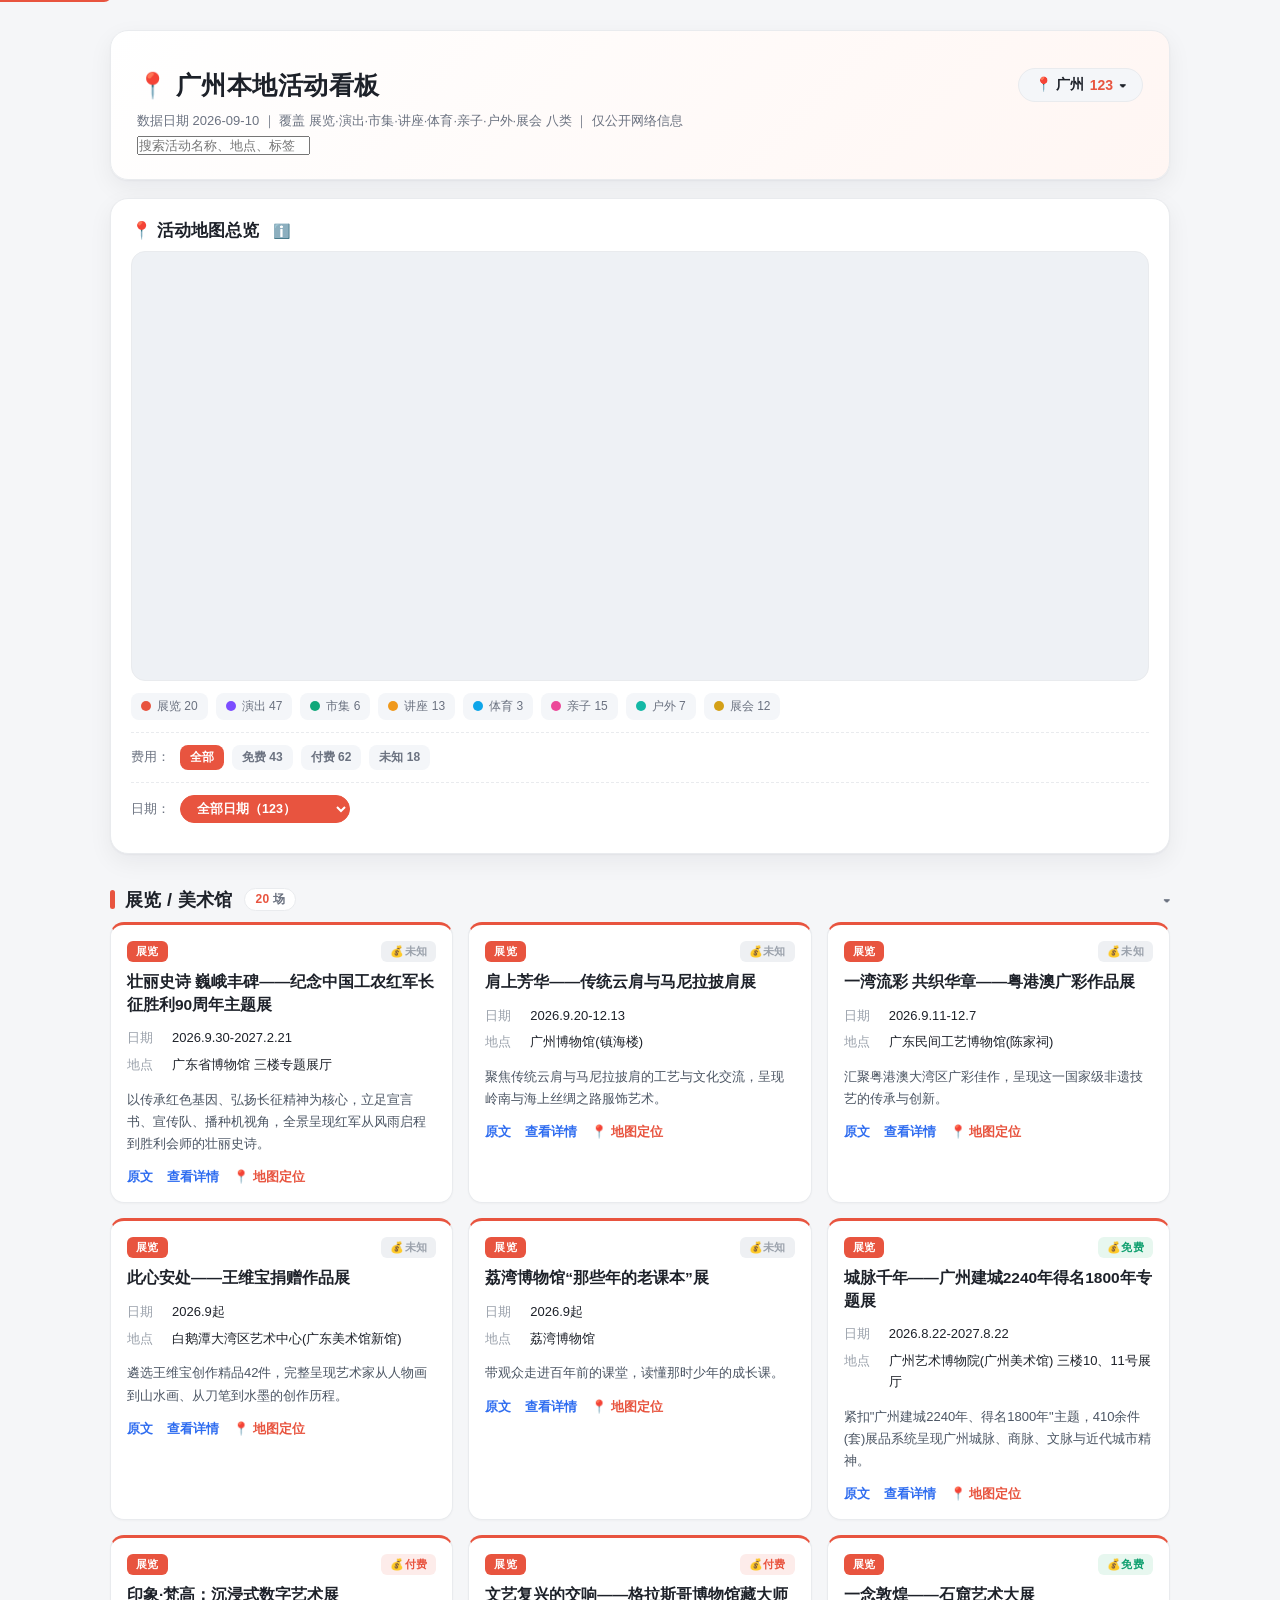
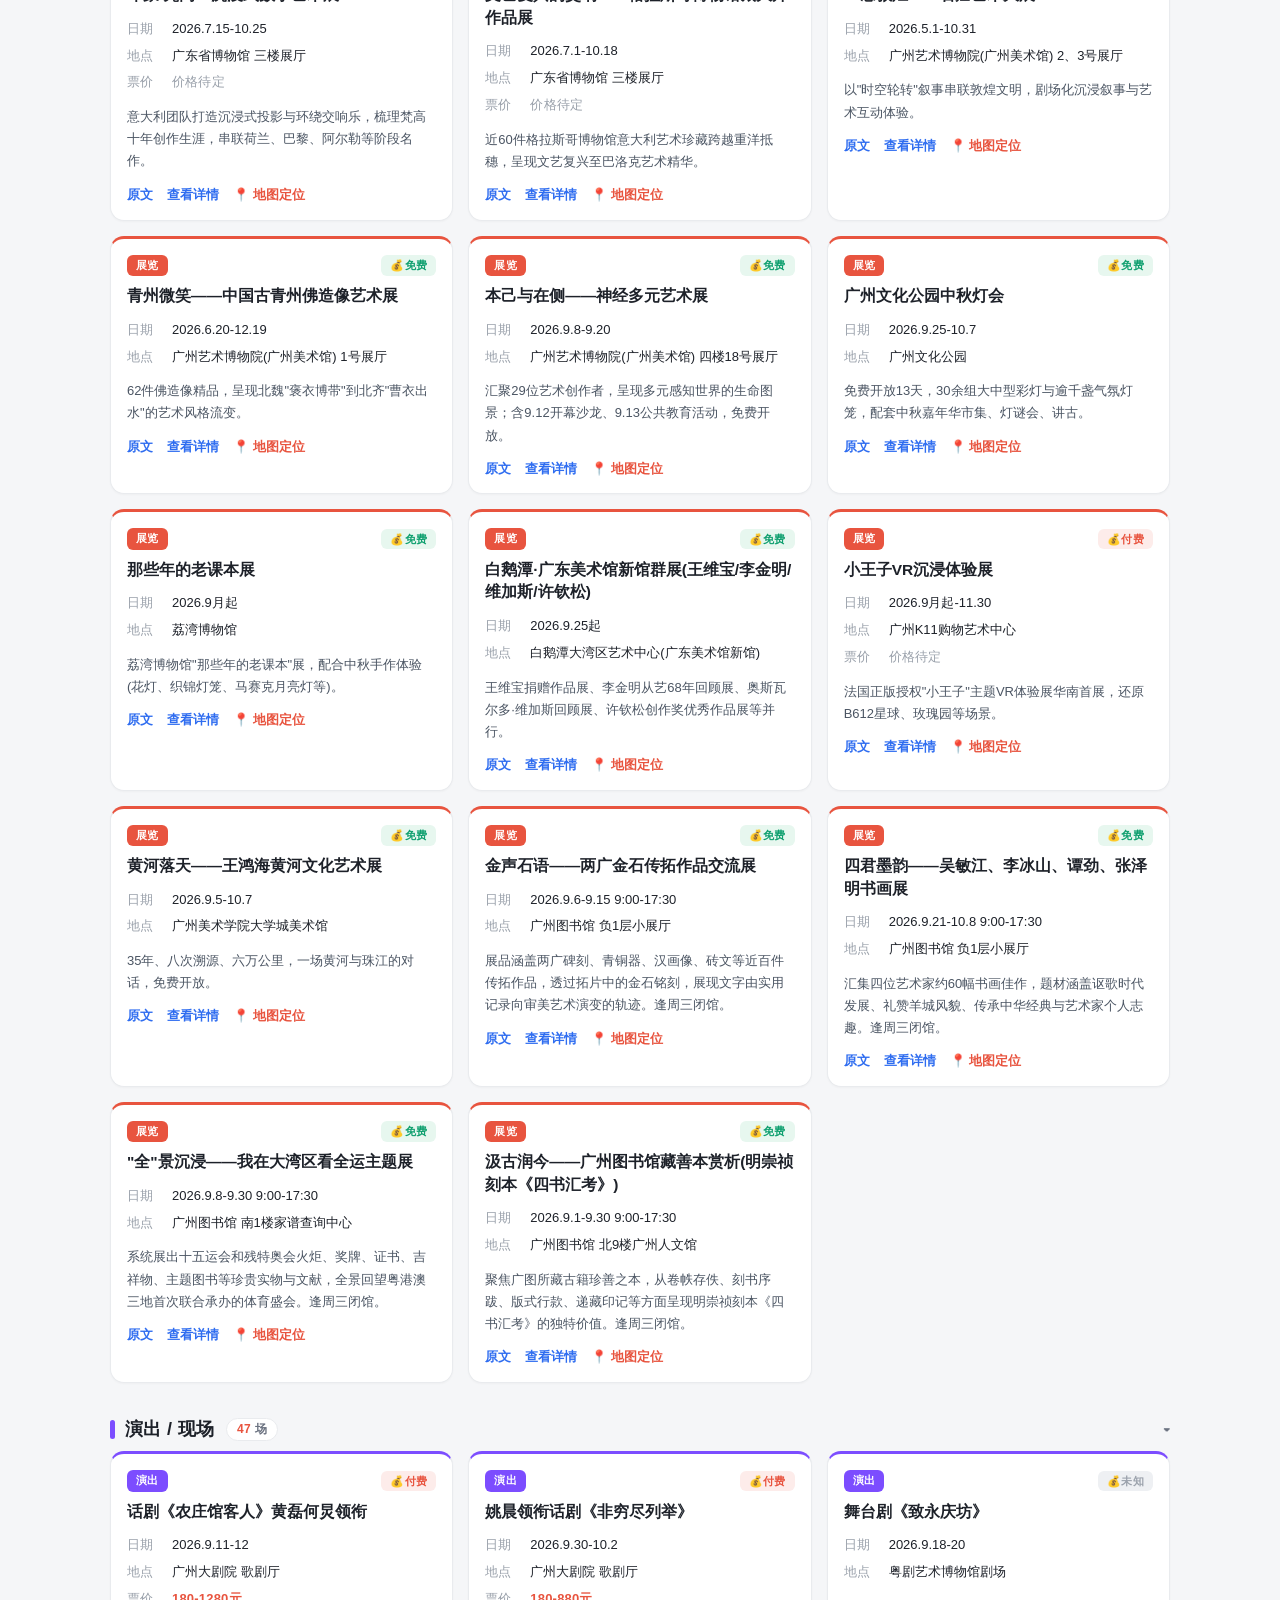
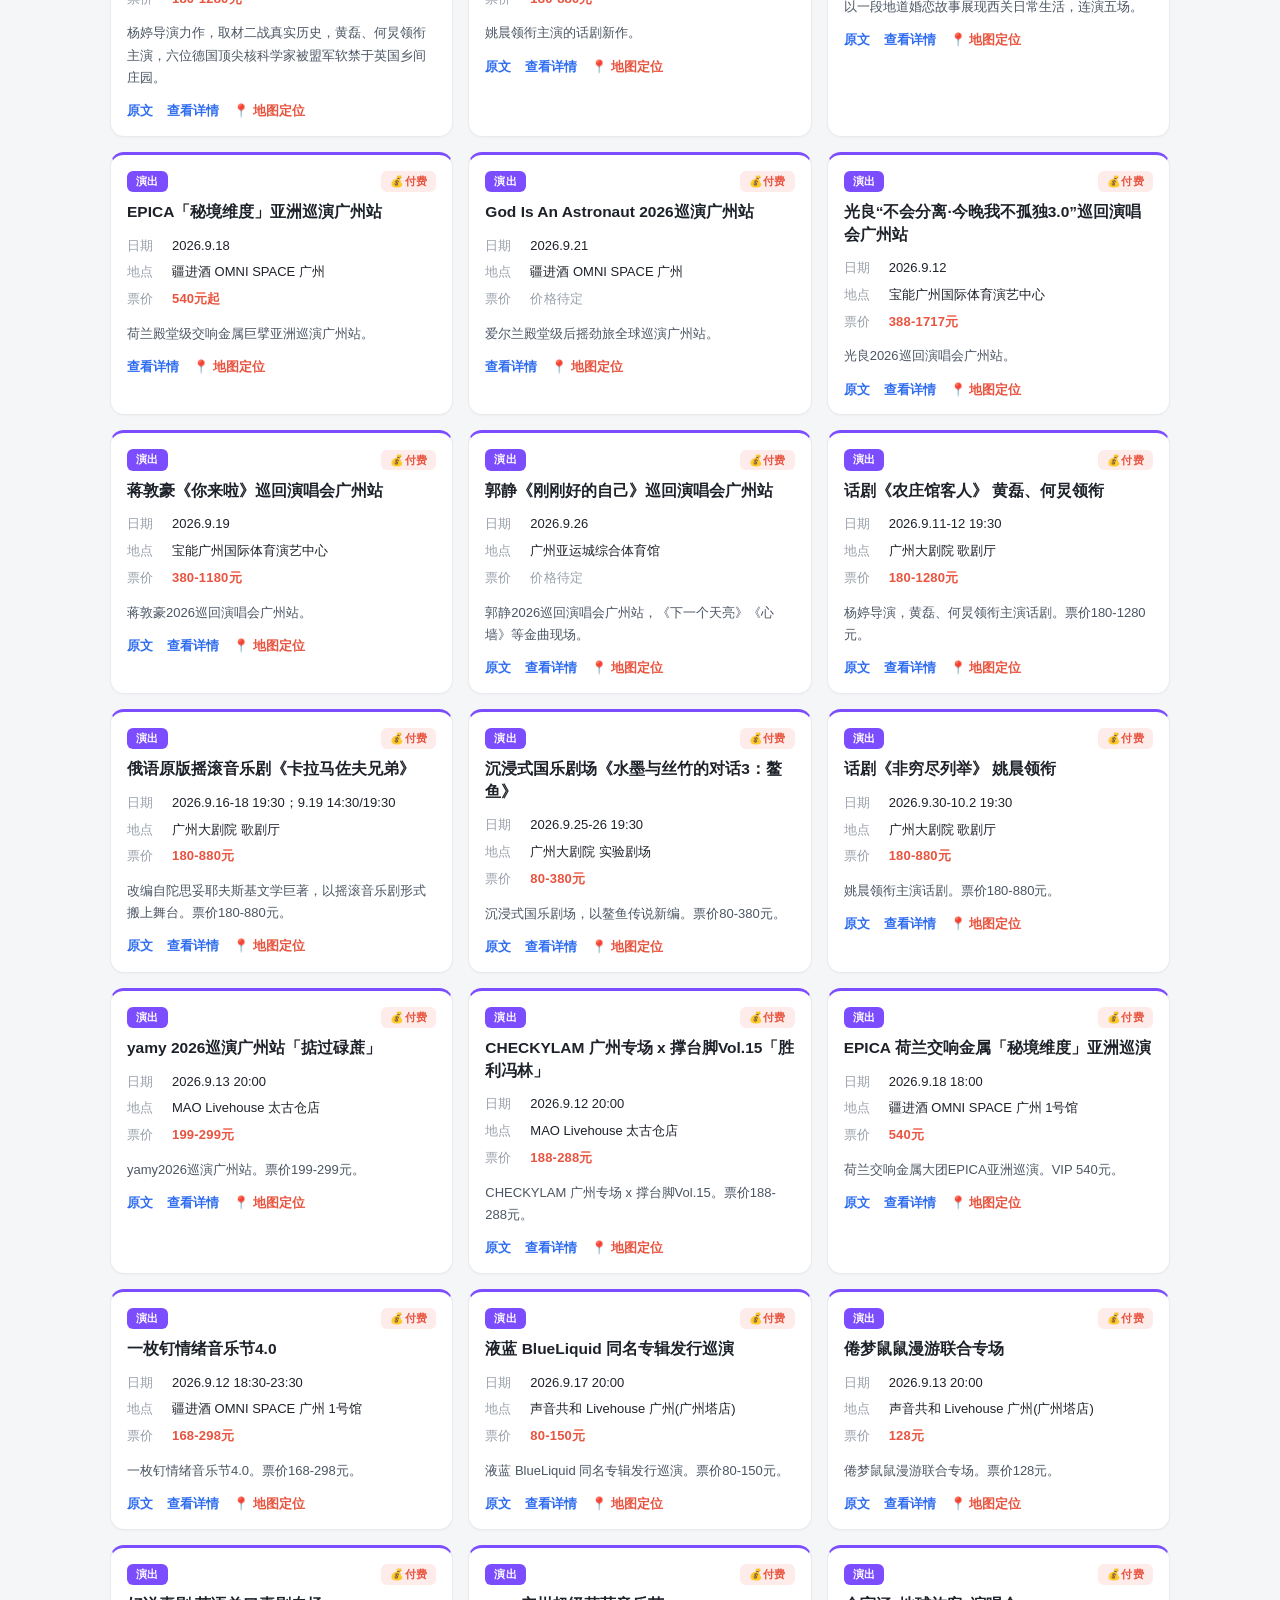
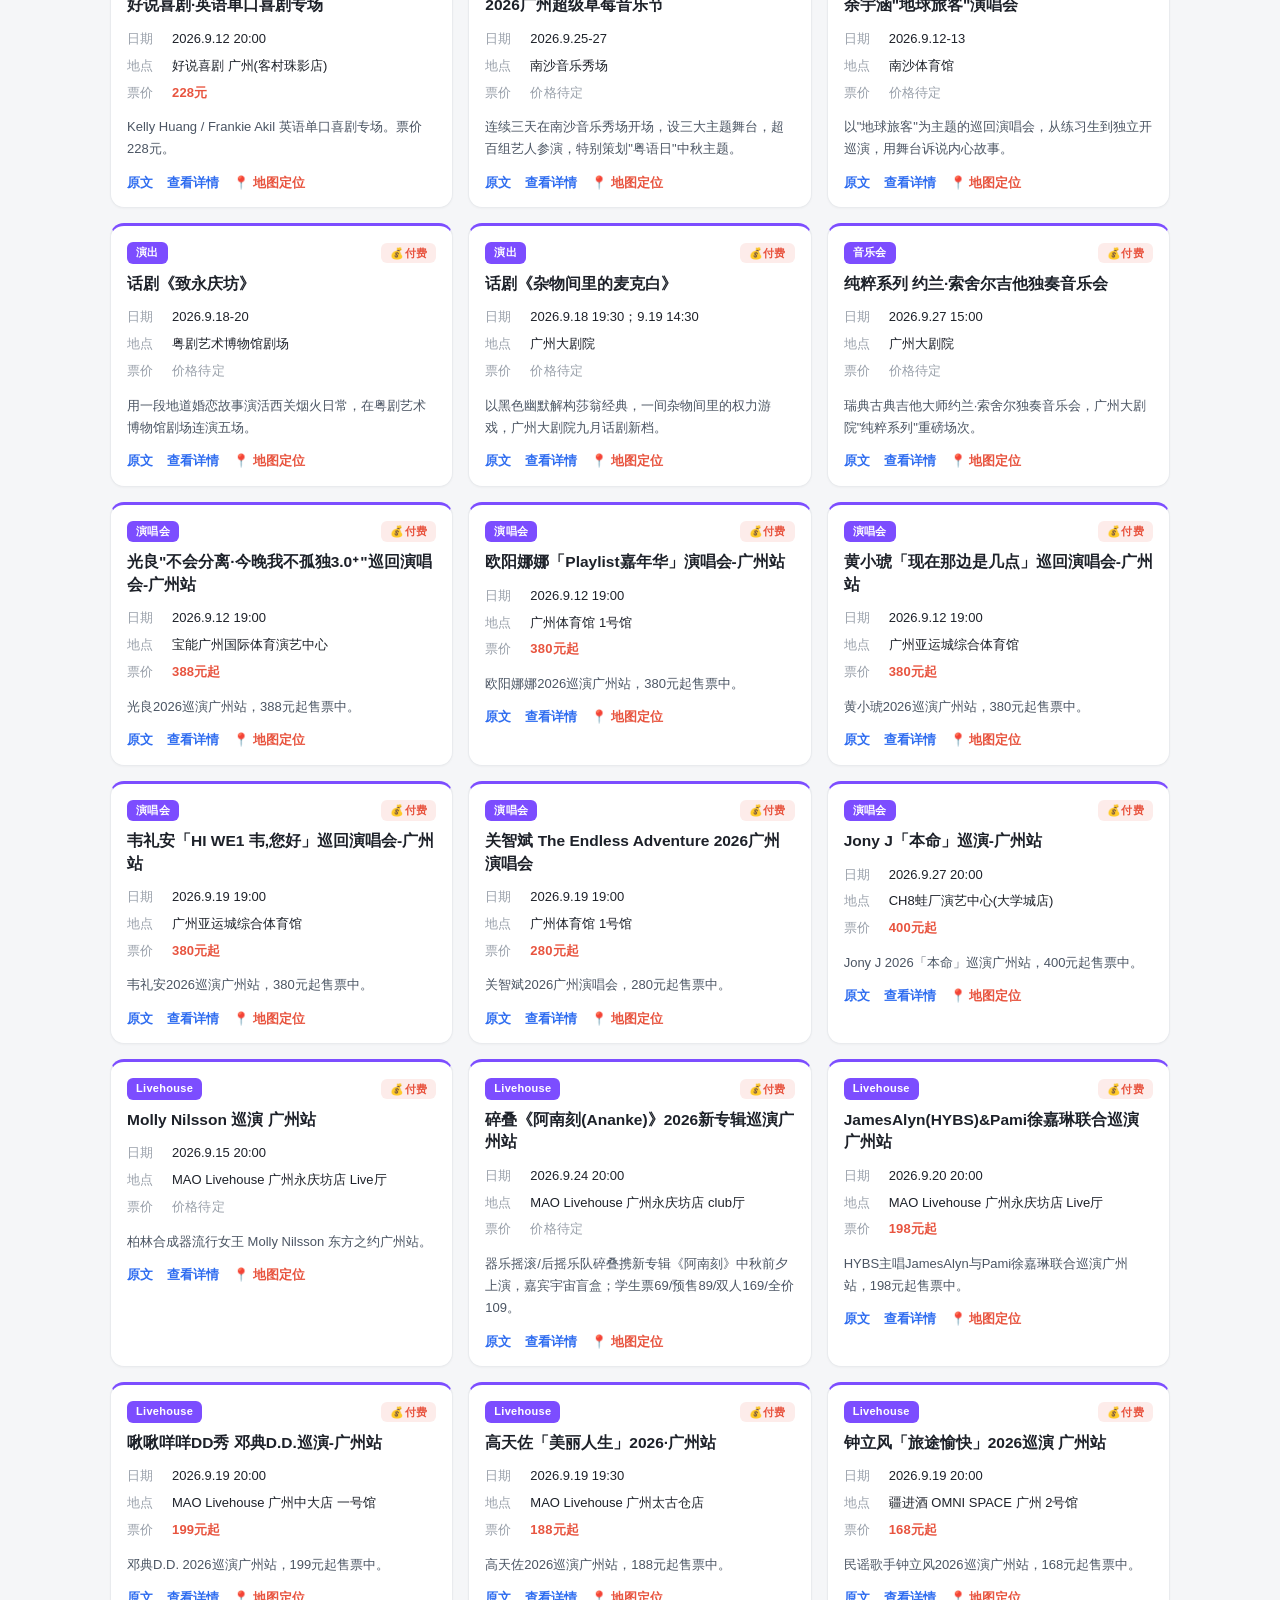
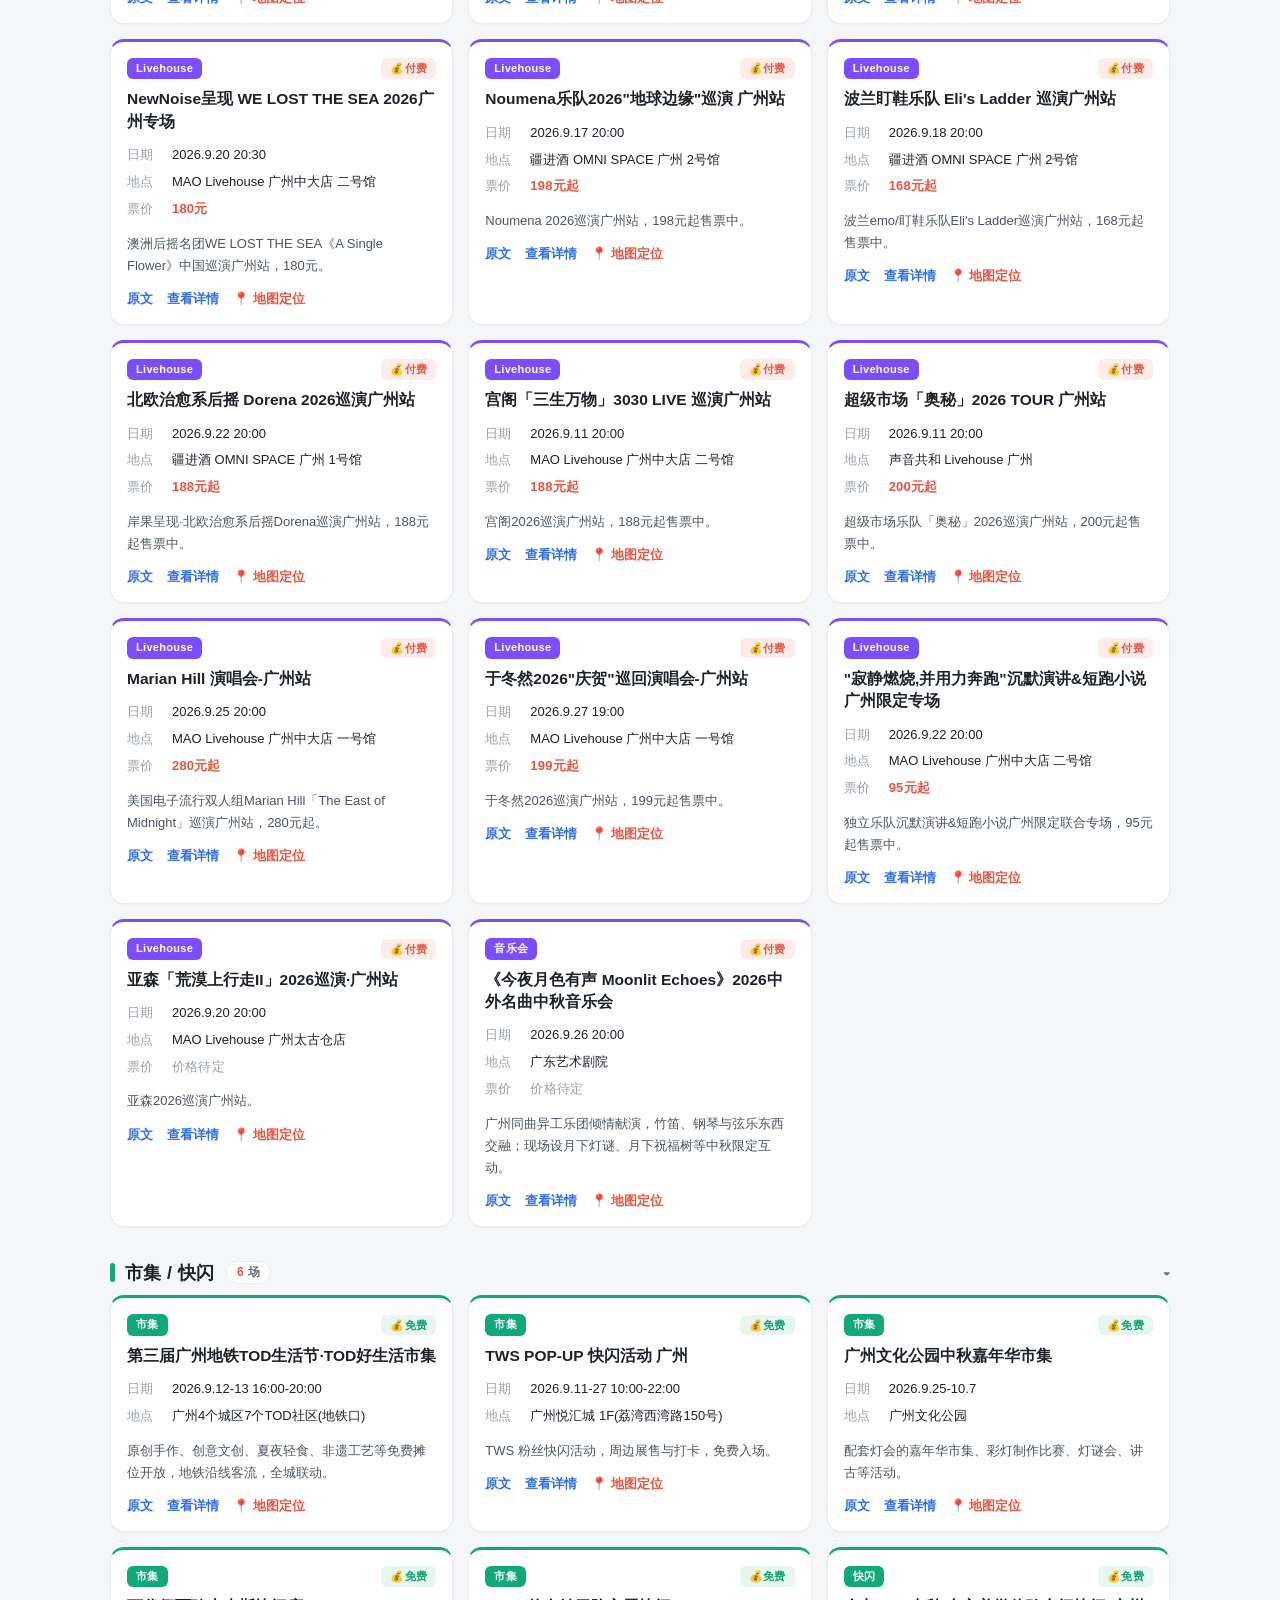
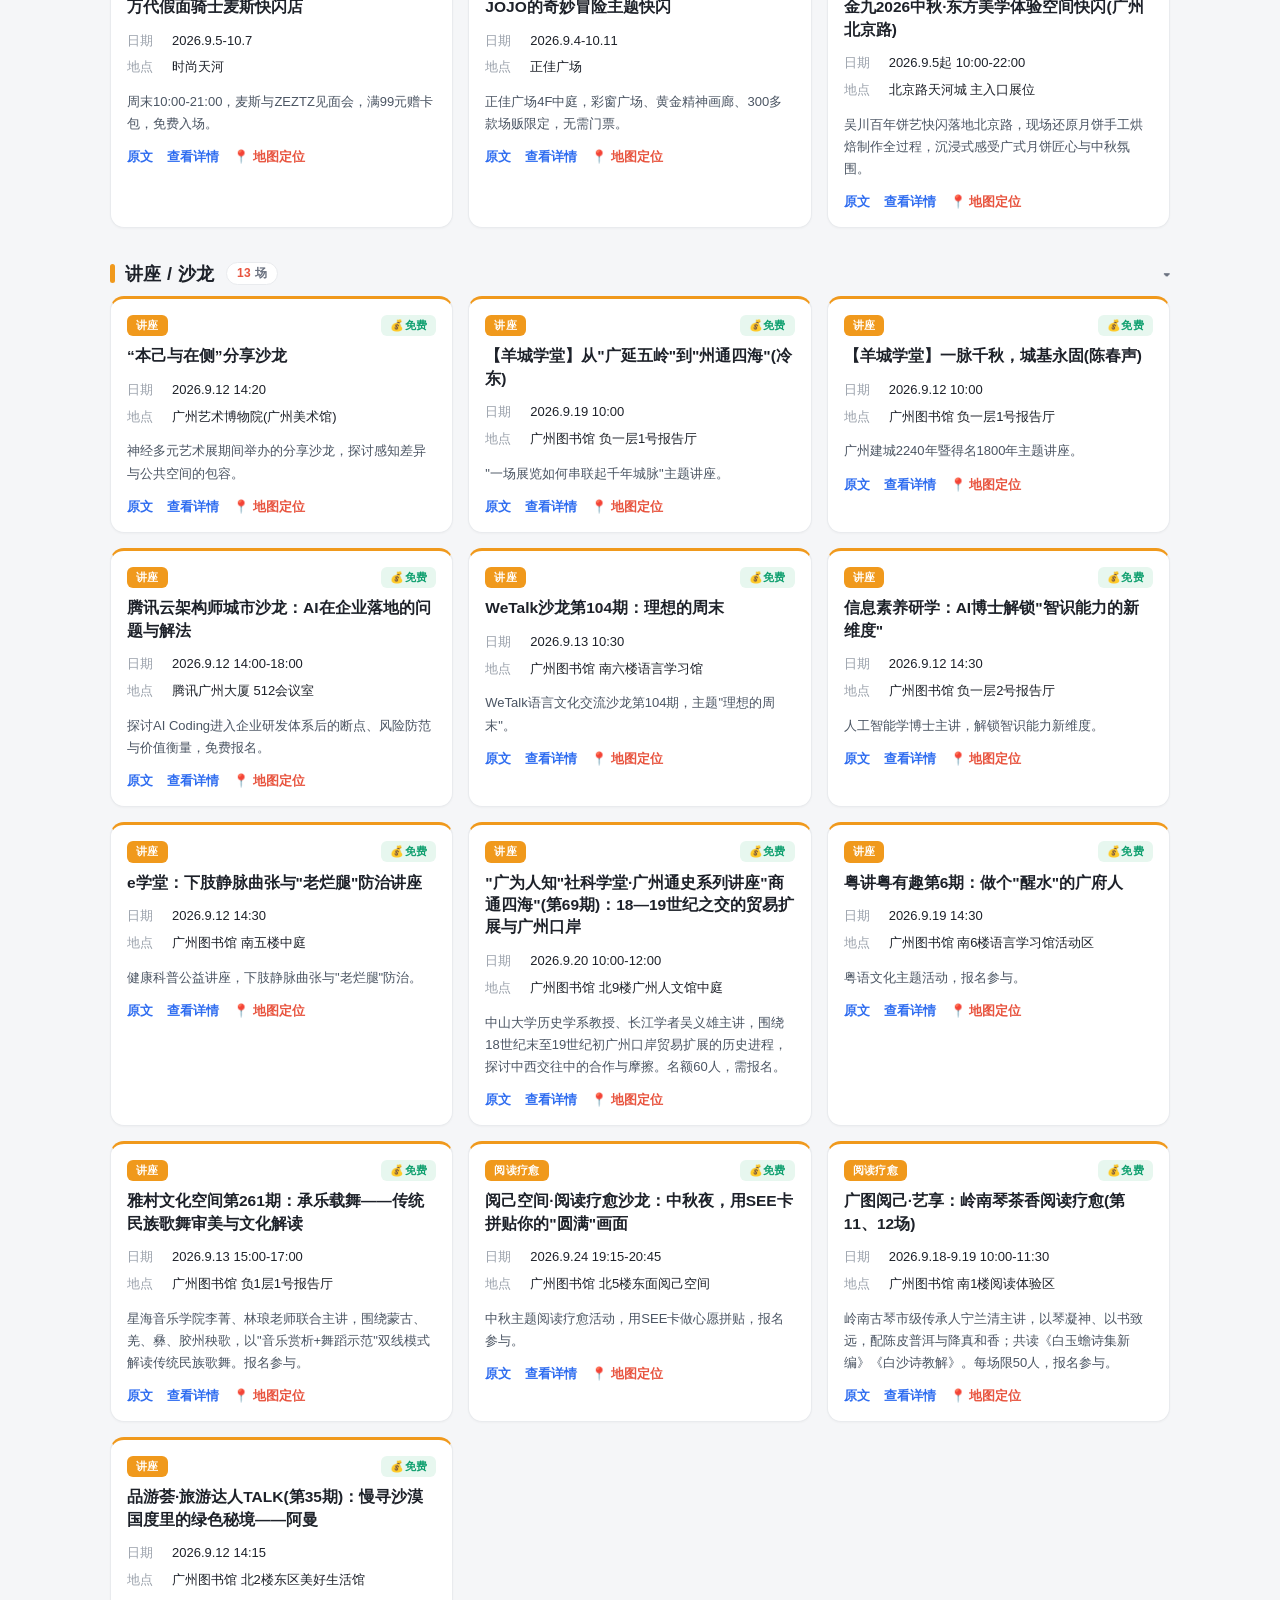
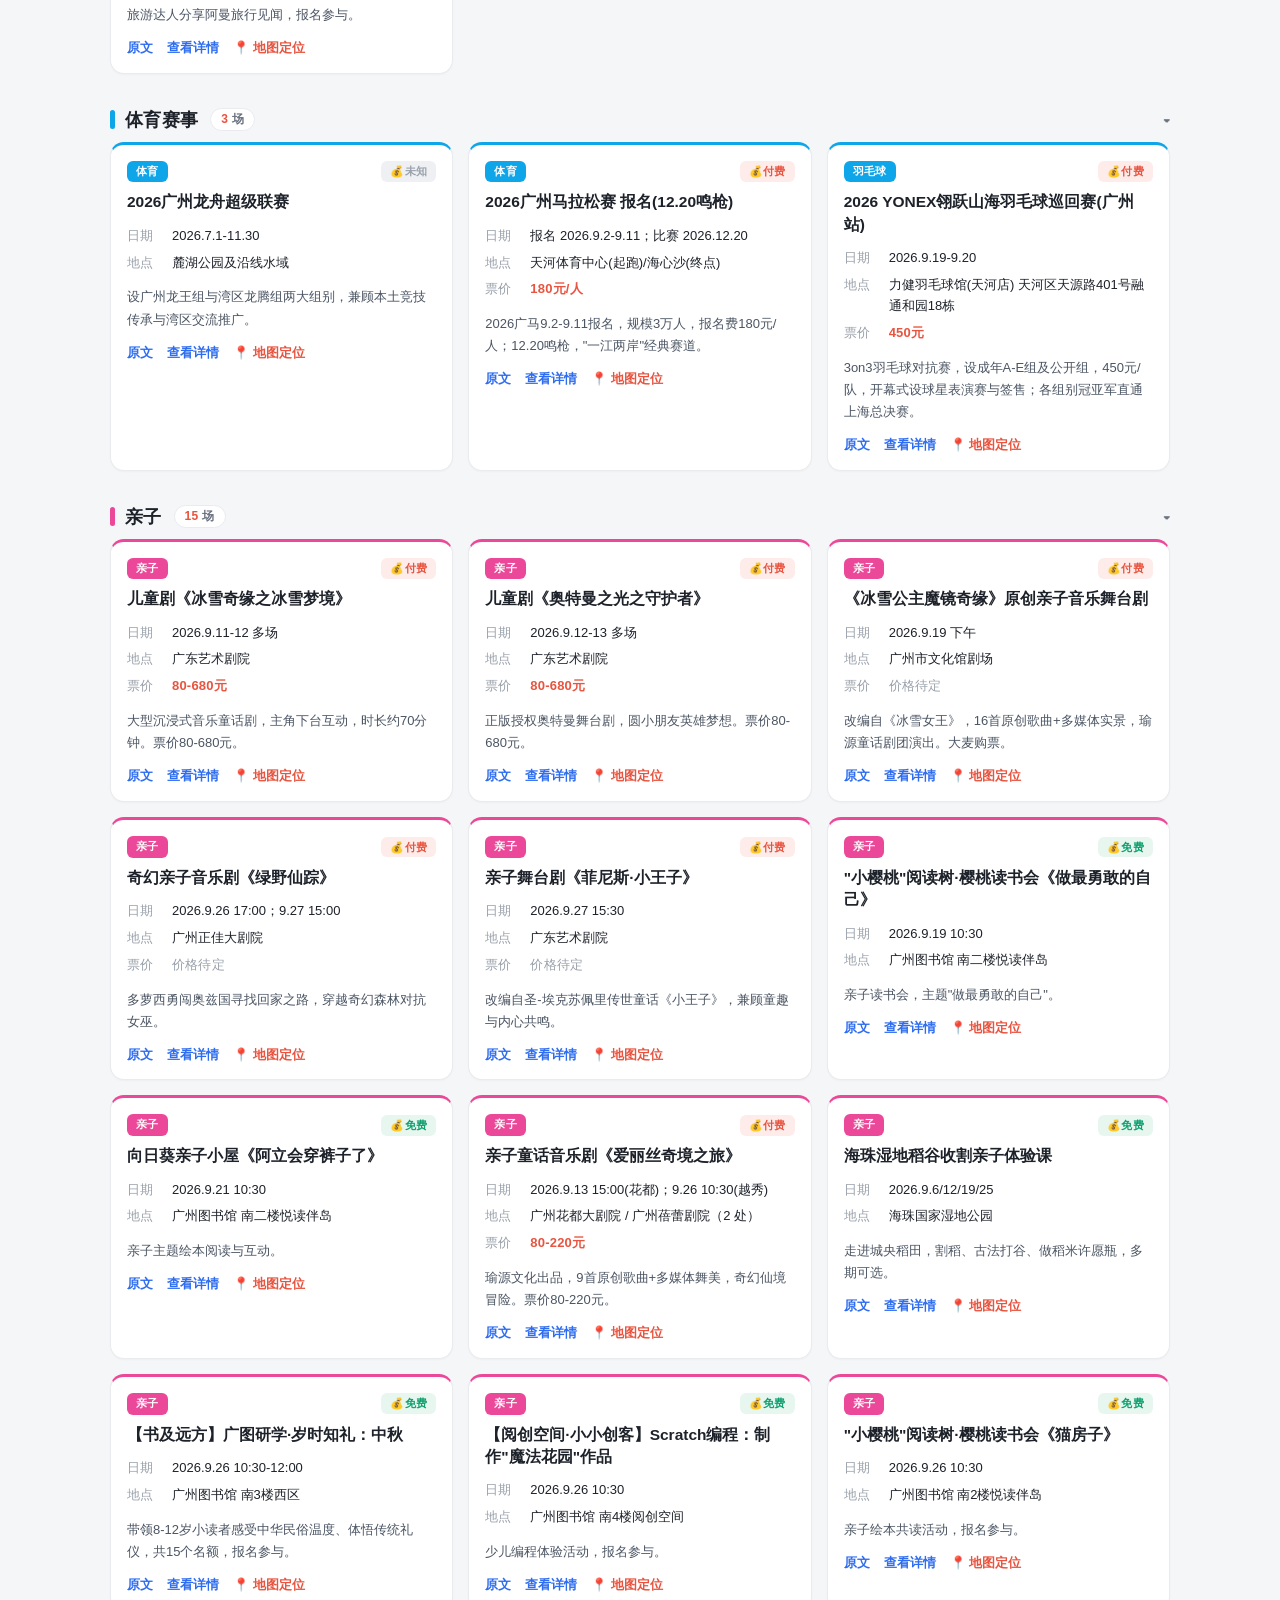
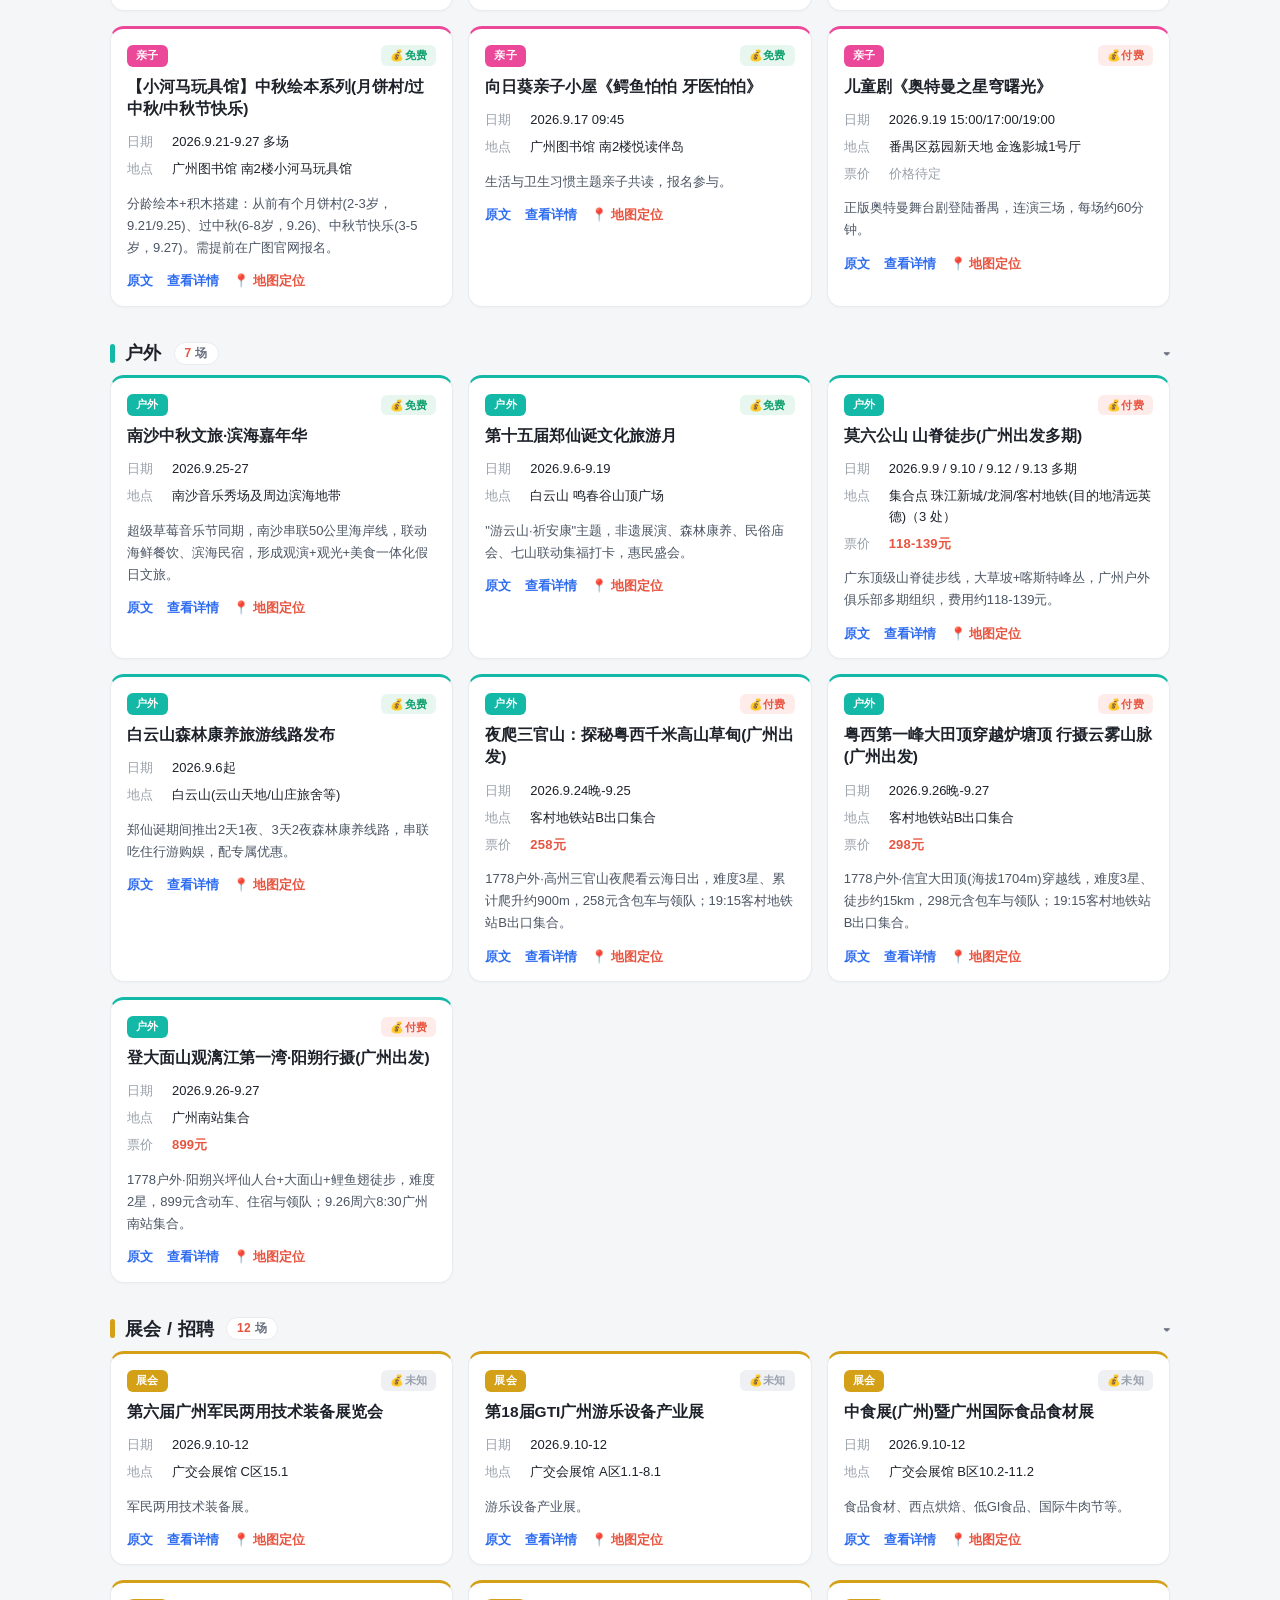
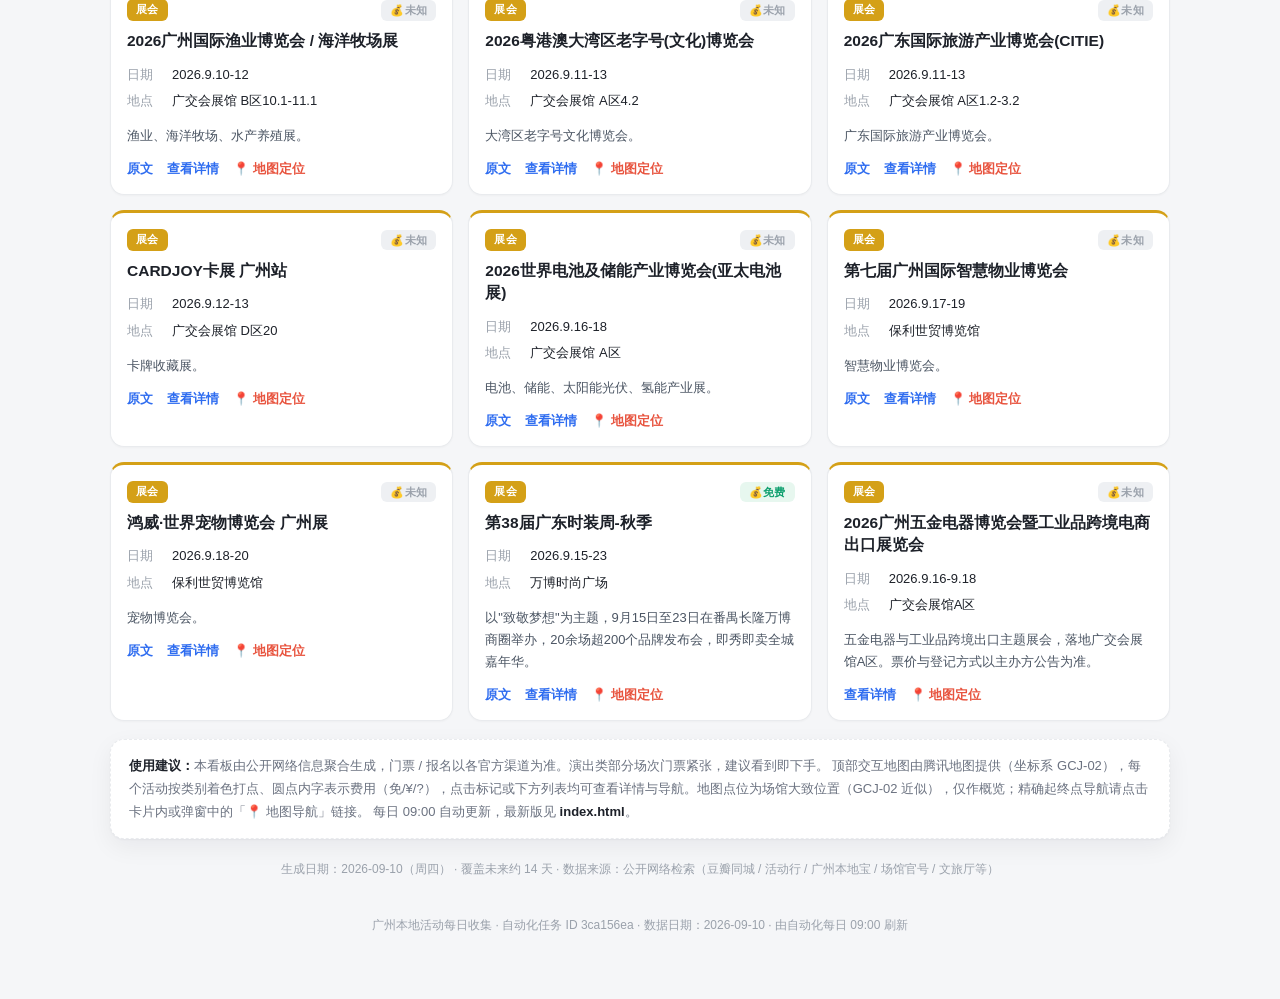
==== commit adab3524: "Add files via upload" ====
--- a/index.html
+++ b/index.html
@@ -247,20 +247,20 @@
     <script src="dims/venues_xa.js"></script>
     <script src="dims/venues_cq.js"></script>
 <script>
-  // ===== v2.2 数据层：维表 dims/（cities/cats/costs/venues，慢变）+ 事实表 data/<city>.js（按城市拆分）=====
+  // ===== v3 数据层：维表 dims/（cities/categories/costTypes/venues，慢变）+ 事实表 data/<city>.js（按城市拆分）=====
   var D = (function(){
     var dim = window.APP_DIMS || {};
-    return { version: 2, meta: {},
-      cities: dim.cities || [], cats: dim.cats || [], costs: dim.costs || [], venues: [],
+    return { version: 3, meta: {},
+      cities: dim.cities || [], categories: dim.categories || [], costTypes: dim.costTypes || [], venues: [],
       events: [] };
   })();
   var CITY_MAP = {}, CAT_MAP = {}, COST_MAP = {}, VENUE_MAP = {};
-  D.cities.forEach(function(c){ CITY_MAP[c.id] = c; });
-  D.cats.forEach(function(c){ CAT_MAP[c.id] = c; });
-  D.costs.forEach(function(c){ COST_MAP[c.id] = c; });
+  D.cities.forEach(function(c){ CITY_MAP[c.code] = c; });
+  D.categories.forEach(function(c){ CAT_MAP[c.id] = c; });
+  D.costTypes.forEach(function(c){ COST_MAP[c.id] = c; });
   // 聚合各城市 venues 文件：每个文件暴露 window.APP_VENUES_<CITY>
   D.cities.forEach(function(c){
-    var key = 'APP_VENUES_' + c.id.toUpperCase();
+    var key = 'APP_VENUES_' + c.code.toUpperCase();
     if(Array.isArray(window[key])) D.venues = D.venues.concat(window[key]);
   });
   // 兼容旧格式（单一 window.APP_VENUES 数组）
@@ -275,19 +275,19 @@
   })();
   if(!D.venues.length) console.error('[venues] 场馆维表为空（dims/venues_*.js 未正确加载），地图点位将全部消失');
   D.venues.forEach(function(v){ VENUE_MAP[v.id] = v; });
-  var CAT_ORDER = D.cats.map(function(c){ return c.id; });
+  var CAT_ORDER = D.categories.map(function(c){ return c.id; });
 
   function getCityId(){
     var p = new URLSearchParams(location.search);
-    var c = p.get('city');
-    return (c && CITY_MAP[c]) ? c : D.cities[0].id;
+    var c = (p.get('city') || '').toUpperCase();
+    return (c && CITY_MAP[c]) ? c : D.cities[0].code;
   }
   var CITY = CITY_MAP[getCityId()];
   var events = [], byId = {}, stateDate = '', searchQuery = '', stateCat = '', stateCost = 'all';
 
   // 动态加载所有城市的数据文件，聚合到 D.events；城市切换时只重载数据
   function loadCityData(cityId, callback){
-    var all = D.cities.map(function(c){ return 'data/data_' + c.id + '.js'; });
+    var all = D.cities.map(function(c){ return 'data/data_' + c.code.toLowerCase() + '.js'; });
     var loaded = 0, total = all.length;
     var allEvents = [];
     function next(){
@@ -317,7 +317,7 @@
   function loadSingleCity(cityId){
     return new Promise(function(resolve, reject){
       var script = document.createElement('script');
-      script.src = 'data/data_' + cityId + '.js';
+      script.src = 'data/data_' + cityId.toLowerCase() + '.js';
       script.onload = function(){
         try {
           var fact = window.APP_DATA || {};
@@ -341,10 +341,10 @@
 
   // 初始加载
   showLoading(true);
-  loadCityData(CITY.id, function(){
+  loadCityData(CITY.code, function(){
     // 数据加载完成后的初始化
     // cityEvents = 当前城市全量；events = 叠加日期筛选后的结果（切日期时重算，卡片/统计/地图同步）
-    var cityEvents = D.events.filter(function(e){ return e.city === CITY.id; });
+    var cityEvents = D.events.filter(function(e){ return e.cityCode === CITY.code; });
     events = cityEvents.slice();
     byId = {};
     events.forEach(function(e){ if(e.id) byId[e.id] = e; });
@@ -352,9 +352,9 @@
   // 各分类区块的折叠状态（切日期/搜索重渲染时保留）
   var collapsedCats = {};
 
-  function catOf(e){ return CAT_MAP[e.cat] || { name:'其他', title:'其他', color:'#9aa1ab' }; }
-  function venueOf(e){ return VENUE_MAP[e.venue] || null; }
-  function costOf(e){ return COST_MAP[e.cost] || { name:'未知', label:'?' }; }
+  function catOf(e){ return CAT_MAP[e.categoryId] || { name:'其他', title:'其他', color:'#9aa1ab' }; }
+  function venueOf(e){ return VENUE_MAP[e.venueId] || null; }
+  function costOf(e){ return COST_MAP[e.costId] || { name:'未知', label:'?' }; }
 
   // ===== 日期筛选：未来两周按天过滤 =====
   var WEEK = ['周日','周一','周二','周三','周四','周五','周六'];
@@ -364,8 +364,8 @@
   // 活动在某天是否正在进行：start <= day <= end；起止都缺（长期/常设）视为天天都有
   function matchDay(e, day){
     if(!day) return true;
-    if(!e.start && !e.end) return true;
-    var s = e.start || e.end, en = e.end || e.start;
+    if(!e.startDate && !e.endDate) return true;
+    var s = e.startDate || e.endDate, en = e.endDate || e.startDate;
     return s <= day && day <= en;
   }
   function countOn(day){
@@ -388,13 +388,13 @@
       base = cityEvents.filter(function(e){
         return (e.name && e.name.toLowerCase().indexOf(q) > -1)
           || (e.venueText && e.venueText.toLowerCase().indexOf(q) > -1)
-          || (e.tag && e.tag.toLowerCase().indexOf(q) > -1);
+          || (e.tagName && e.tagName.toLowerCase().indexOf(q) > -1);
       });
     }
     events = base.filter(function(e){
       if(!matchDay(e, stateDate)) return false;
-      if(stateCat && e.cat !== stateCat) return false;        // 类别筛选
-      if(stateCost !== 'all' && e.cost !== stateCost) return false;  // 费用筛选
+      if(stateCat && e.categoryId !== stateCat) return false;        // 类别筛选
+      if(stateCost !== 'all' && e.costId !== stateCost) return false;  // 费用筛选
       return true;
     });
     renderSummary();
@@ -470,24 +470,24 @@
 
   // 票价行：仅付费活动展示。有 price 显示具体金额，无则「价格待定」（免费/未知不占位）
   function priceRow(e){
-    if(e.cost !== 'paid') return '';
-    var inner = e.price
-      ? '<span class="pv">'+ esc(e.price) +'</span>'
+    if(e.costId !== 'paid') return '';
+    var inner = e.priceText
+      ? '<span class="pv">'+ esc(e.priceText) +'</span>'
       : '<span class="pv unknown">价格待定</span>';
     return '<div class="row price"><span class="k">票价</span>'+ inner +'</div>';
   }
   // 纯文本版票价（地图气泡等单行场景）：'180-1280元' / '价格待定' / ''
   function priceText(e){
-    if(e.cost !== 'paid') return '';
-    return e.price || '价格待定';
+    if(e.costId !== 'paid') return '';
+    return e.priceText || '价格待定';
   }
 
   // 多地点：venueIds = 全部地点；缺省回退到主键 venue。只保留维表中真实存在的 id（脏 id 静默忽略）
   function venueIdsOf(e){
-    var raw = (e.venueIds && e.venueIds.length) ? e.venueIds : (e.venue ? [e.venue] : []);
+    var raw = (e.venueIds && e.venueIds.length) ? e.venueIds : (e.venueId ? [e.venueId] : []);
     var out = [], seen = {};
     raw.forEach(function(id){ if(VENUE_MAP[id] && !seen[id]){ seen[id] = 1; out.push(id); } });
-    if(!out.length && e.venue && VENUE_MAP[e.venue]) out.push(e.venue);
+    if(!out.length && e.venueId && VENUE_MAP[e.venueId]) out.push(e.venueId);
     return out;
   }
   function venuesOf(e){ return venueIdsOf(e).map(function(id){ return VENUE_MAP[id]; }); }
@@ -557,8 +557,8 @@
     if(!bar) return;
     if(D.cities.length < 2){ bar.style.display = 'none'; return; }
     bar.style.display = '';
-    var cur = D.cities.filter(function(c){ return c.id === CITY.id; })[0] || CITY;
-    var n = D.events.filter(function(e){ return e.city === cur.id; }).length;
+    var cur = D.cities.filter(function(c){ return c.code === CITY.code; })[0] || CITY;
+    var n = D.events.filter(function(e){ return e.cityCode === cur.code; }).length;
     bar.innerHTML = '📍 ' + cur.name + ' <b>' + n + '</b> ▾';
     bar.setAttribute('aria-expanded', 'false');
   }
@@ -569,9 +569,9 @@
     var list = document.getElementById('cityList');
     if(!modal || !list) return;
     list.innerHTML = D.cities.map(function(c){
-      var n = D.events.filter(function(e){ return e.city === c.id; }).length;
-      var on = (c.id === CITY.id) ? ' on' : '';
-      return '<button class="city-item'+ on +'" data-c="'+ c.id +'" aria-pressed="' + (c.id === CITY.id ? 'true':'false') + '">'
+      var n = D.events.filter(function(e){ return e.cityCode === c.code; }).length;
+      var on = (c.code === CITY.code) ? ' on' : '';
+      return '<button class="city-item'+ on +'" data-c="'+ c.code +'" aria-pressed="' + (c.code === CITY.code ? 'true':'false') + '">'
         + '<span>'+ c.name +'</span><span class="cnt">'+ n +' 场</span></button>';
     }).join('');
     modal.style.display = 'flex';
@@ -596,7 +596,7 @@
         var item = ev.target.closest('.city-item'); if(!item) return;
         var id = item.getAttribute('data-c');
         closeCityModal();
-        if(id !== CITY.id) switchCity(id);
+        if(id !== CITY.code) switchCity(id);
       });
       var closeBtn = document.getElementById('cityModalClose');
       if(closeBtn) closeBtn.addEventListener('click', closeCityModal);
@@ -606,7 +606,7 @@
 
   function renderSummary(){
     var byCat = {}, byCost = {free:0,paid:0,unknown:0};
-    events.forEach(function(e){ byCat[e.cat]=(byCat[e.cat]||0)+1; byCost[e.cost]=(byCost[e.cost]||0)+1; });
+    events.forEach(function(e){ byCat[e.categoryId]=(byCat[e.categoryId]||0)+1; byCost[e.costId]=(byCost[e.costId]||0)+1; });
     var md = (D.meta && D.meta.date) ? D.meta.date : '';
     var catNames = CAT_ORDER.map(function(c){ return CAT_MAP[c].name; }).join('·');
     var CN = ['零','一','二','三','四','五','六','七','八','九','十'];
@@ -660,7 +660,7 @@
     }
     CAT_ORDER.forEach(function(c){
       var cat = CAT_MAP[c];
-      var list = events.filter(function(e){ return e.cat===c; });
+      var list = events.filter(function(e){ return e.categoryId===c; });
       if(!list.length) return;
       var sec = document.createElement('section'); sec.className = 'c-'+c;
       var collapsed = collapsedCats[c];
@@ -685,19 +685,19 @@
         card.setAttribute('aria-label', esc(e.name));
         card.style.setProperty('--c', cat.color);
         card.addEventListener('keydown', function(ev){
-          if(ev.key === 'Enter') location.href = 'detail.html?id=' + encodeURIComponent(e.id) + '&city=' + encodeURIComponent(e.city);
+          if(ev.key === 'Enter') location.href = 'detail.html?id=' + encodeURIComponent(e.id) + '&city=' + encodeURIComponent(e.cityCode);
         });
         var v = venueOf(e);
         var nv = venueIdsOf(e).length;
-        var srcLink = e.link ? '<a href="'+ esc(e.link) +'" target="_blank" rel="noopener noreferrer">原文</a>' : '';
-        var detailLink = '<a class="detail" href="detail.html?id='+ encodeURIComponent(e.id) +'&city='+ encodeURIComponent(e.city) +'">查看详情</a>';
-        card.innerHTML = '<div class="chead"><span class="tag t-'+ e.cat +'">'+ esc(e.tag || cat.name) +'</span>'
-          + '<span class="badges"><span class="cost c-'+ e.cost +'">💰'+ costOf(e).name +'</span></span></div>'
+        var srcLink = e.sourceUrl ? '<a href="'+ esc(e.sourceUrl) +'" target="_blank" rel="noopener noreferrer">原文</a>' : '';
+        var detailLink = '<a class="detail" href="detail.html?id='+ encodeURIComponent(e.id) +'&city='+ encodeURIComponent(e.cityCode) +'">查看详情</a>';
+        card.innerHTML = '<div class="chead"><span class="tag t-'+ e.categoryId +'">'+ esc(e.tagName || cat.name) +'</span>'
+          + '<span class="badges"><span class="cost c-'+ e.costId +'">💰'+ costOf(e).name +'</span></span></div>'
           + '<h3>'+ esc(e.name) +'</h3>'
-          + '<div class="row"><span class="k">'+ (e.dkey||'时间') +'</span><span>'+ esc(e.date) +'</span></div>'
+          + '<div class="row"><span class="k">'+ '日期' +'</span><span>'+ esc(e.dateText) +'</span></div>'
           + '<div class="row"><span class="k">地点</span><span>'+ esc(e.venueText || (v ? v.name : '')) + (nv > 1 ? '（'+ nv +' 处）' : '') +'</span></div>'
           + priceRow(e)
-          + '<div class="desc">'+ esc(e.desc) +'</div>'
+          + '<div class="desc">'+ esc(e.description) +'</div>'
           + '<div class="links">'+ srcLink + detailLink +'<a class="map" href="javascript:void(0)" data-id="'+ e.id +'" onclick="pickVenueById(this.dataset.id)">📍 地图定位</a></div>';
         grid.appendChild(card);
       });
@@ -752,13 +752,13 @@
     }
 
     function initMap(){
-      var map = new TMap.Map('map', { zoom: CITY.zoom || 11, center: new TMap.LatLng(CITY.center[0], CITY.center[1]) });
+      var map = new TMap.Map('map', { zoom: CITY.zoom || 11, center: new TMap.LatLng(CITY.center.latitude, CITY.center.longitude) });
       window.__map = map;   // 存实例，切城时复用（只平移/缩放，不重复 new TMap.Map）
       var isMobile = window.innerWidth <= 640;
       var mw = isMobile ? 36 : 26, mh = isMobile ? 48 : 36;
       var styles = {};
       CAT_ORDER.forEach(function(c){
-        D.costs.forEach(function(k){
+        D.costTypes.forEach(function(k){
           styles[c+'_'+k.id] = new TMap.MarkerStyle({ width:mw, height:mh, anchor:{x:Math.round(mw/2),y:mh}, src: pin(CAT_MAP[c].color, k.label) });
         });
       });
@@ -776,8 +776,8 @@
         var vline = vs.length > 1
           ? (e.venueText ? esc(e.venueText) + '<br>' : '') + esc(names)
           : esc(e.venueText || (vs[0] ? vs[0].name : ''));
-        var detLine = (e.link ? '<a href="'+ esc(e.link) +'" target="_blank" rel="noopener noreferrer" style="color:#2563eb;font-weight:600;text-decoration:none;margin-right:12px">🔗 原文</a>' : '');
-        var detDetail = '<a href="detail.html?id='+ encodeURIComponent(e.id) +'&city='+ encodeURIComponent(e.city) +'" target="_blank" rel="noopener noreferrer" style="color:#2563eb;font-weight:600;text-decoration:none;margin-right:12px">🔗 查看详情</a>';
+        var detLine = (e.sourceUrl ? '<a href="'+ esc(e.sourceUrl) +'" target="_blank" rel="noopener noreferrer" style="color:#2563eb;font-weight:600;text-decoration:none;margin-right:12px">🔗 原文</a>' : '');
+        var detDetail = '<a href="detail.html?id='+ encodeURIComponent(e.id) +'&city='+ encodeURIComponent(e.cityCode) +'" target="_blank" rel="noopener noreferrer" style="color:#2563eb;font-weight:600;text-decoration:none;margin-right:12px">🔗 查看详情</a>';
         var navLine = vs.length > 1
           ? '<a href="javascript:void(0)" onclick="pickVenueById(\''+ e.id +'\')" style="color:#e8543f;font-weight:600;text-decoration:none">📍 地图导航（'+ vs.length +' 处，请选择）</a>'
           : '<a href="'+ navUrl +'" target="_blank" rel="noopener noreferrer" style="color:#e8543f;font-weight:600;text-decoration:none">📍 地图导航</a>';
@@ -793,9 +793,9 @@
           + '<div style="font-size:17px;font-weight:800;margin-bottom:8px;line-height:1.4">'+ esc(e.name) +'</div>'
           + '<div style="font-size:13px;color:#6b7280;margin-bottom:4px">💰 '+ costOf(e).name
           + (priceText(e) ? '（'+ esc(priceText(e)) +'）' : '')
-          + '　'+ esc(e.date) +'</div>'
+          + '　'+ esc(e.dateText) +'</div>'
           + '<div style="font-size:13px;color:#6b7280;margin-bottom:8px">📍 '+ vline +'</div>'
-          + (e.desc ? '<div style="font-size:13px;color:#374151;margin-bottom:12px;line-height:1.7;background:#f7f8fa;padding:10px 12px;border-radius:10px">'+ esc(e.desc) +'</div>' : '')
+          + (e.description ? '<div style="font-size:13px;color:#374151;margin-bottom:12px;line-height:1.7;background:#f7f8fa;padding:10px 12px;border-radius:10px">'+ esc(e.description) +'</div>' : '')
           + '<div style="display:flex;gap:10px;flex-wrap:wrap">'
           + detLine + detDetail + navLine
           + '</div>';
@@ -811,7 +811,7 @@
         var geoms = [];
         f.forEach(function(r){
           r.pts.forEach(function(p){
-            geoms.push({ id: p.gid, styleId: r.e.cat + '_' + r.e.cost, position: p.pos });
+            geoms.push({ id: p.gid, styleId: r.e.categoryId + '_' + r.e.costId, position: p.pos });
           });
         });
         markers.setGeometries(geoms);
@@ -824,9 +824,9 @@
           li.innerHTML = '<i style="background:'+ catOf(e).color +'"></i>'
             + '<span class="nm">'+ esc(e.name) +'</span>'
             + (r.pts.length > 1 ? '<span class="cost">'+ r.pts.length +'处</span>' : '')
-            + '<span class="cost c-'+ e.cost +'">'+ costOf(e).label +'</span>'
-            + (priceText(e) ? '<span class="pr'+ (e.price ? '' : ' unknown') +'">'+ esc(priceText(e)) +'</span>' : '')
-            + '<span class="dt">'+ e.date +'</span>';
+            + '<span class="cost c-'+ e.costId +'">'+ costOf(e).label +'</span>'
+            + (priceText(e) ? '<span class="pr'+ (e.priceText ? '' : ' unknown') +'">'+ esc(priceText(e)) +'</span>' : '')
+            + '<span class="dt">'+ e.dateText +'</span>';
           li.addEventListener('click', function(){ focusEvent(r); });
           listEl.appendChild(li);
         });
@@ -860,7 +860,7 @@
         events.forEach(function(e){
           var pts = venueIdsOf(e).map(function(vid){
             var v = VENUE_MAP[vid];
-            return { gid: e.id + '#' + vid, vid: vid, pos: new TMap.LatLng(v.lat, v.lng) };
+            return { gid: e.id + '#' + vid, vid: vid, pos: new TMap.LatLng(v.latitude, v.longitude) };
           });
           if(pts.length) resolved.push({ e: e, pts: pts });
         });
@@ -918,19 +918,19 @@
 
     // AJAX 城市切换：不刷新页面，只重载数据 + 更新 DOM
     function switchCity(newCityId){
-      if(newCityId === CITY.id) return;
+      if(newCityId === CITY.code) return;
       var scrollY = window.scrollY;
       showLoading(true);
       loadSingleCity(newCityId).then(function(newEvents){
         try {
-          D.events = (D.events || []).filter(function(e){ return e.city !== newCityId; }).concat(newEvents || []);
+          D.events = (D.events || []).filter(function(e){ return e.cityCode !== newCityId; }).concat(newEvents || []);
           D.meta = (window.APP_DATA && window.APP_DATA.meta) || {};
           CITY = CITY_MAP[newCityId];
           if(!CITY){ throw new Error('CITY_MAP 中找不到城市: ' + newCityId); }
           stateDate = '';
           stateCat = '';          // 切换城市时重置类别 / 费用筛选，避免沿用上一城
           stateCost = 'all';
-          cityEvents = D.events.filter(function(e){ return e.city === CITY.id; });  // 写入外层 cityEvents（勿用 var 遮蔽）
+          cityEvents = D.events.filter(function(e){ return e.cityCode === CITY.code; });  // 写入外层 cityEvents（勿用 var 遮蔽）
           events = cityEvents.slice();
           byId = {};
           events.forEach(function(e){ if(e.id) byId[e.id] = e; });
@@ -940,14 +940,14 @@
           if(window.__refreshMapPoints) window.__refreshMapPoints();
           if(window.__map){
             // 地图已初始化：平移 + 缩放到新城市，复用同一实例（避免重复 new TMap.Map 在已挂载容器上报错）
-            window.__map.setCenter(new TMap.LatLng(CITY.center[0], CITY.center[1]));
+            window.__map.setCenter(new TMap.LatLng(CITY.center.latitude, CITY.center.longitude));
             window.__map.setZoom(CITY.zoom || 11);
           } else if(window.TMap){
             initMap();   // 首次创建地图
           }
           if(history.pushState){
-            var url = '?city=' + encodeURIComponent(CITY.id);
-            history.pushState({city: CITY.id}, '', url);
+            var url = '?city=' + encodeURIComponent(CITY.code);
+            history.pushState({city: CITY.code}, '', url);
           }
           window.scrollTo(0, scrollY);
           showLoading(false);
@@ -965,8 +965,8 @@
 
     // 浏览器前进/后退时同步城市
     window.addEventListener('popstate', function(e){
-      if(e.state && e.state.city){
-        switchCity(e.state.city);
+      if(e.state && e.state.cityCode){
+        switchCity(e.state.cityCode);
       }
     });
   });
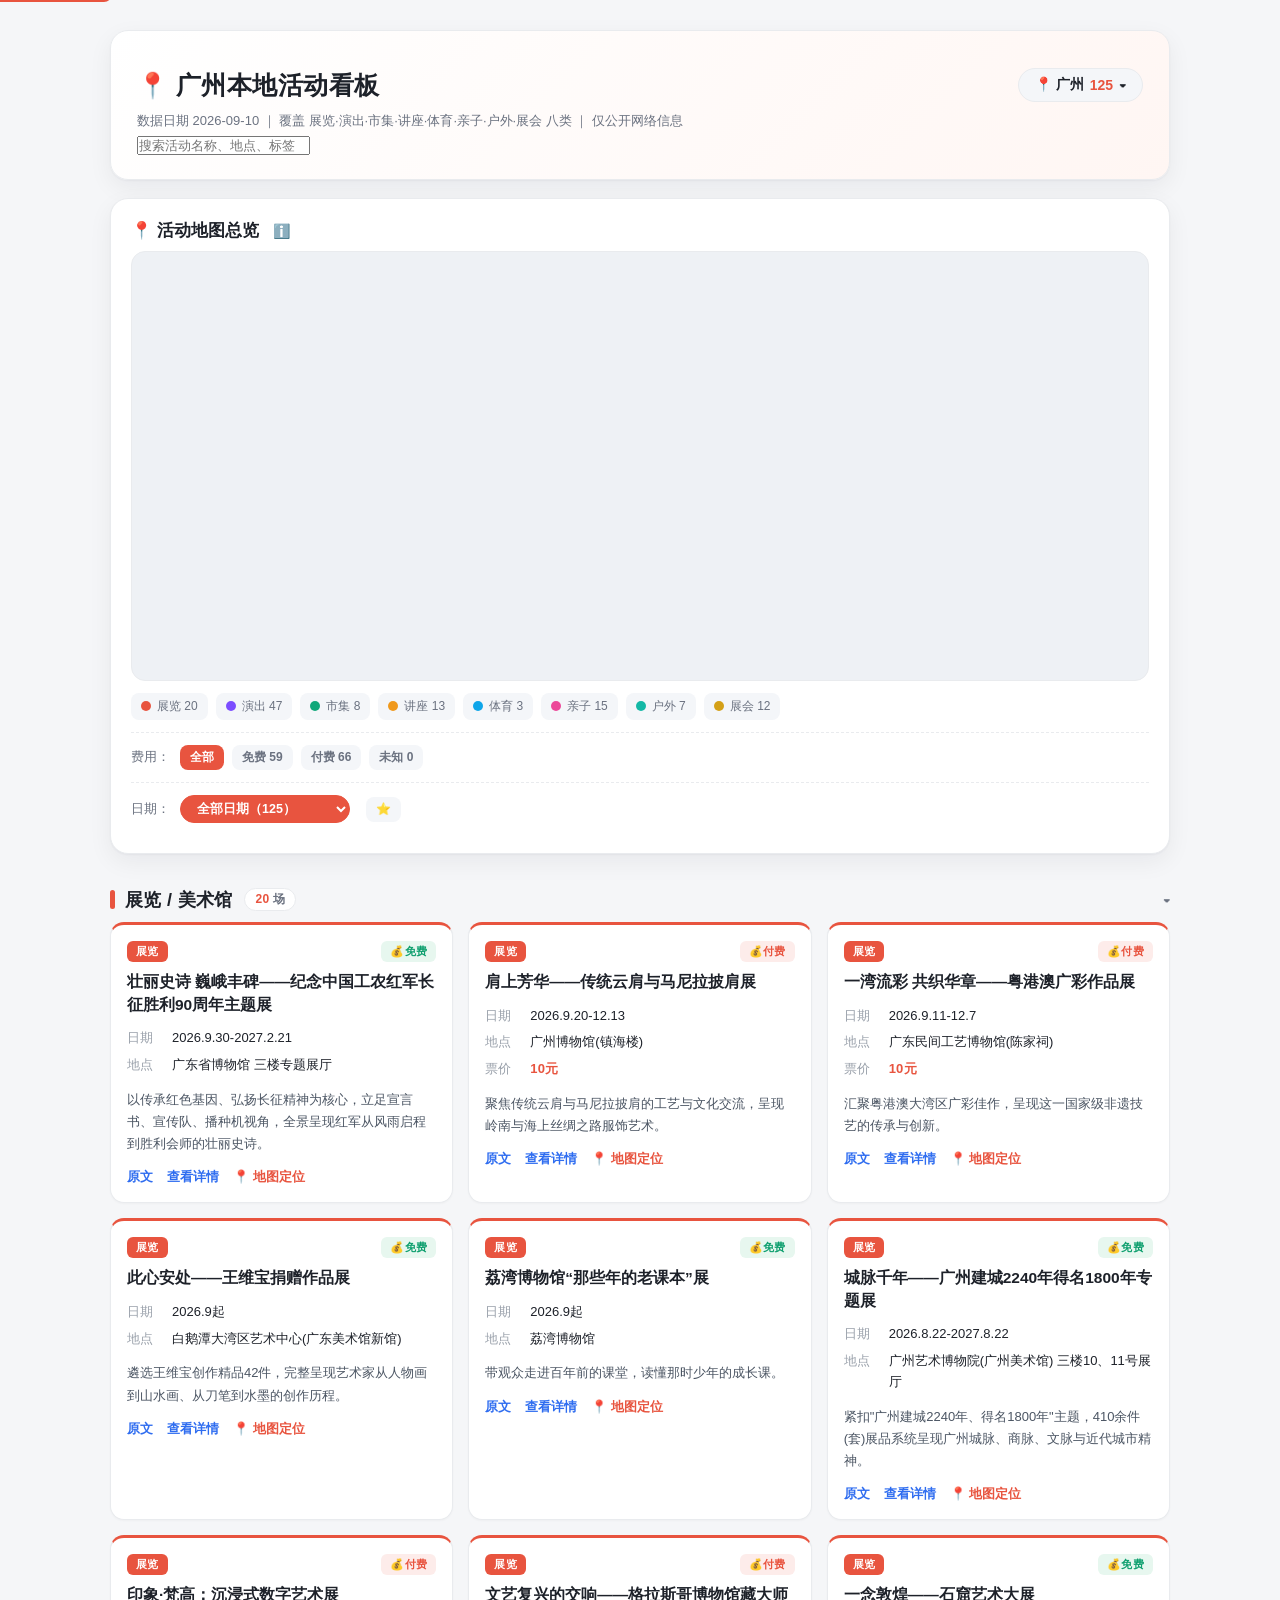
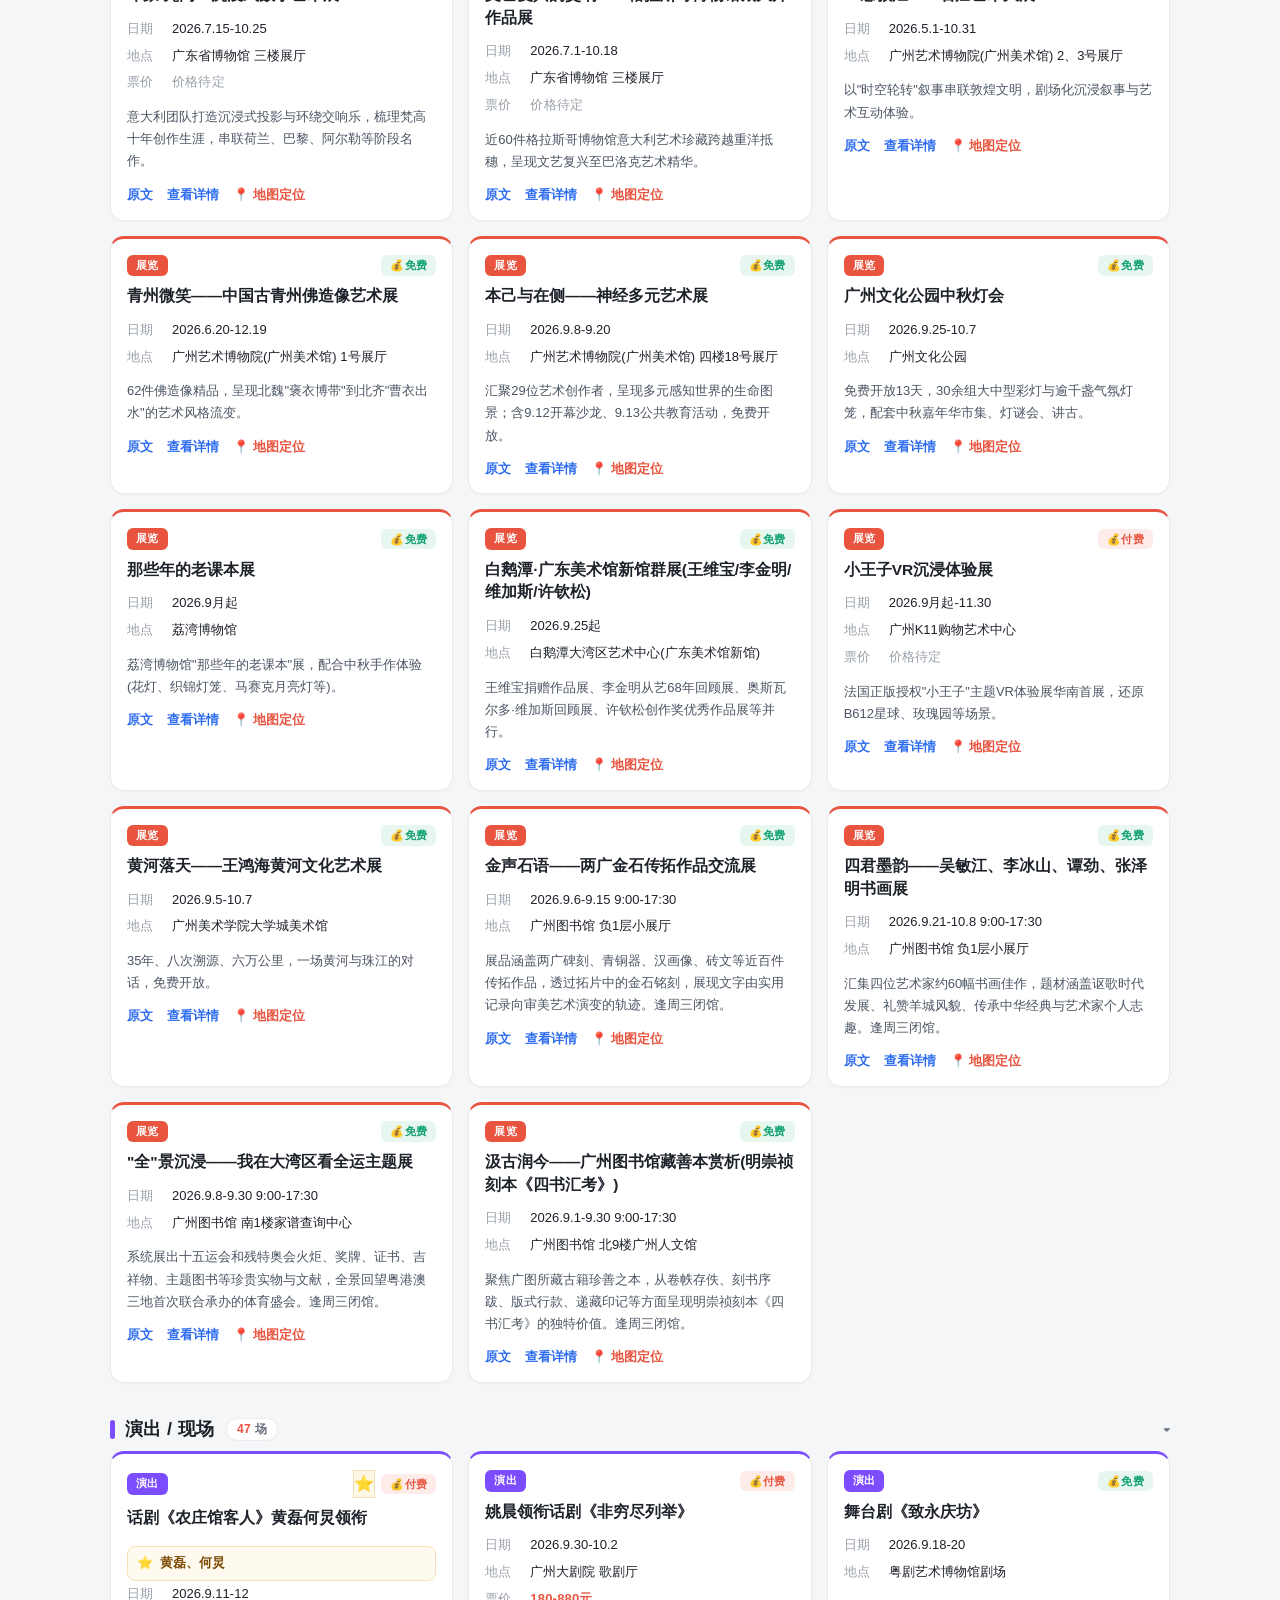
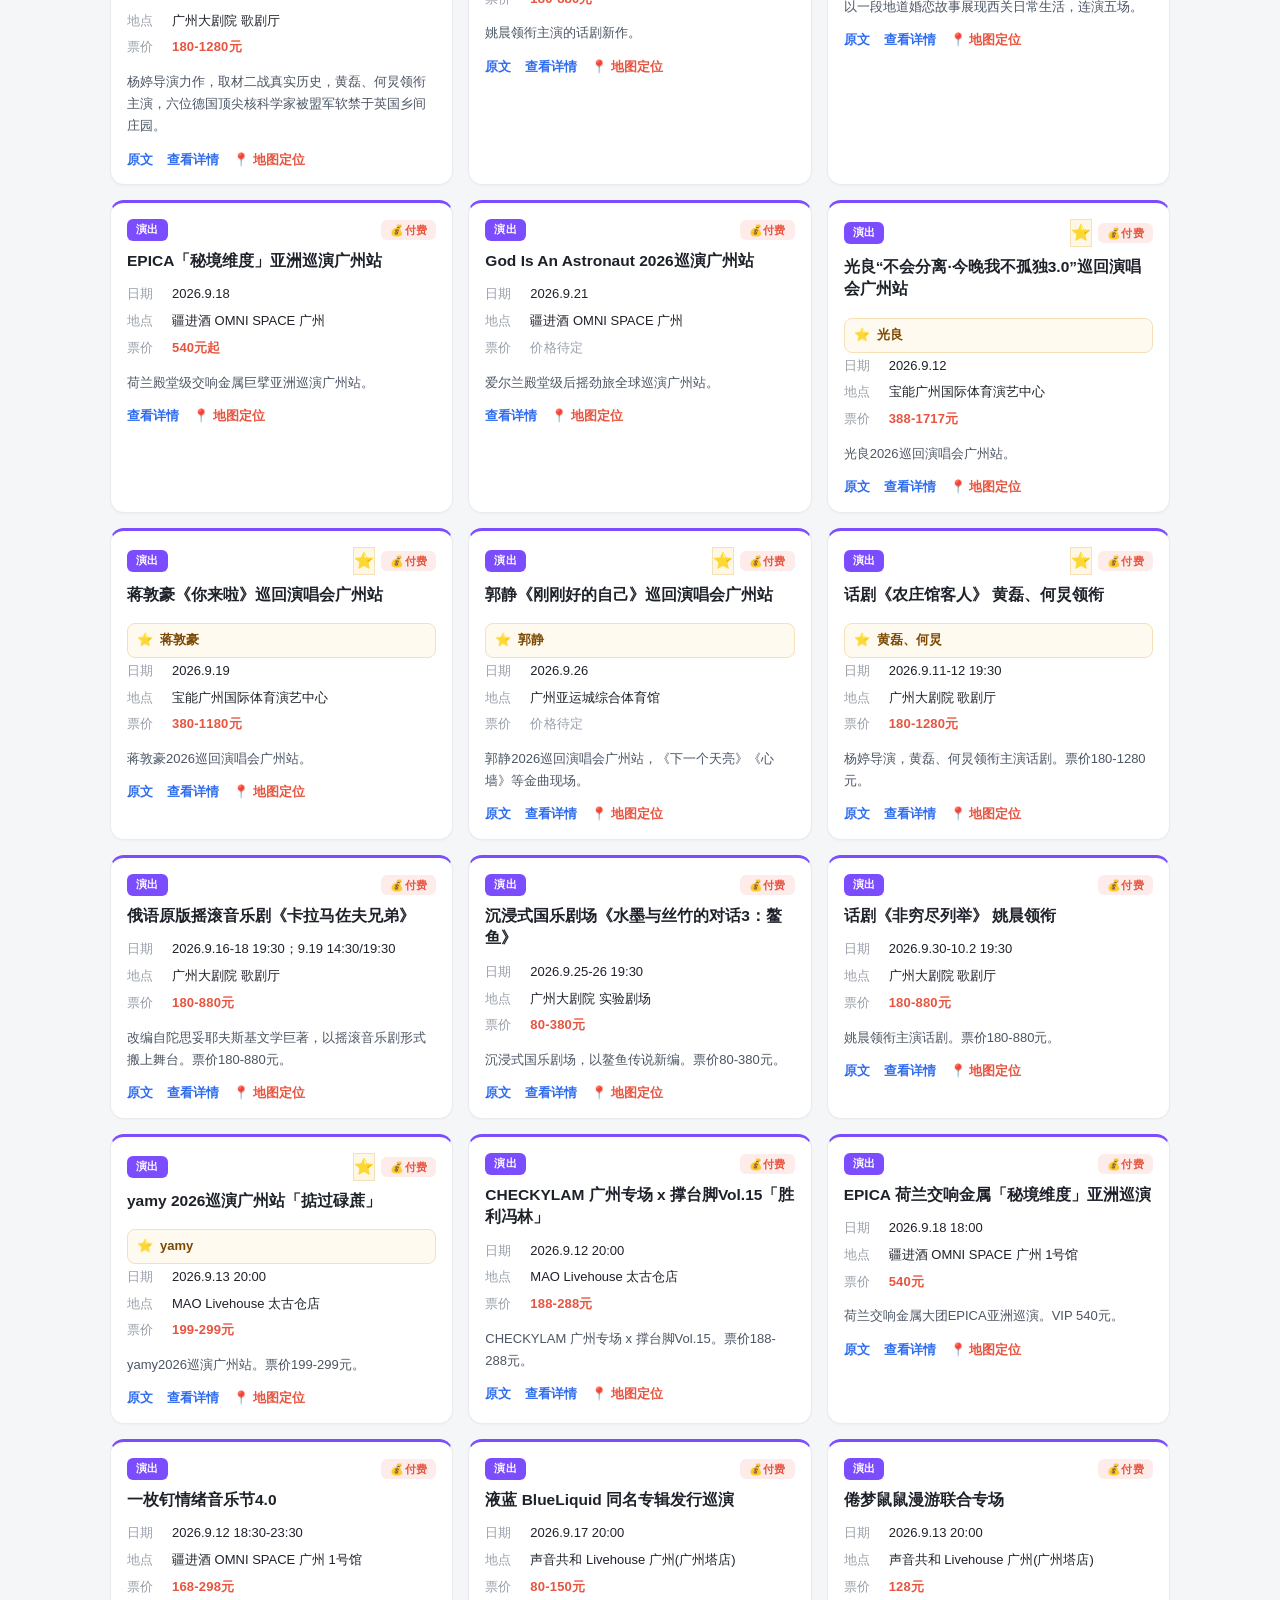
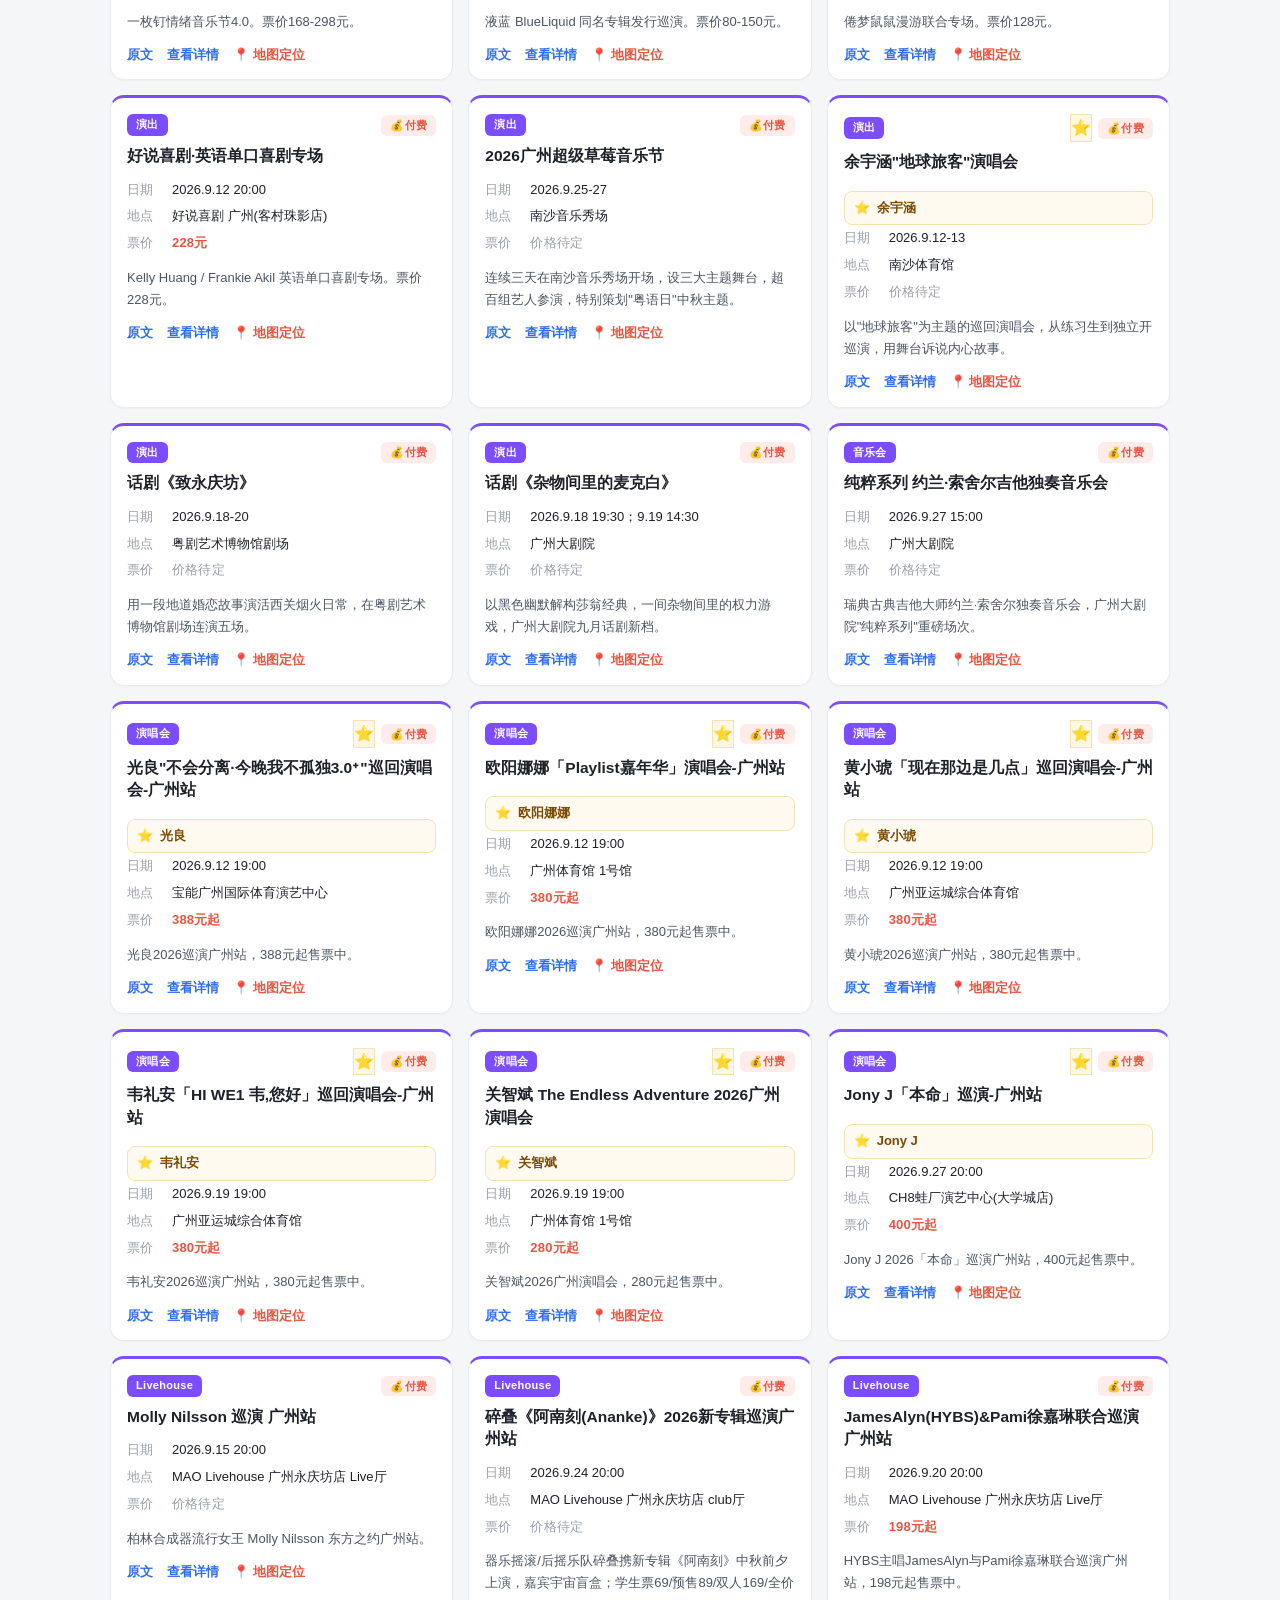
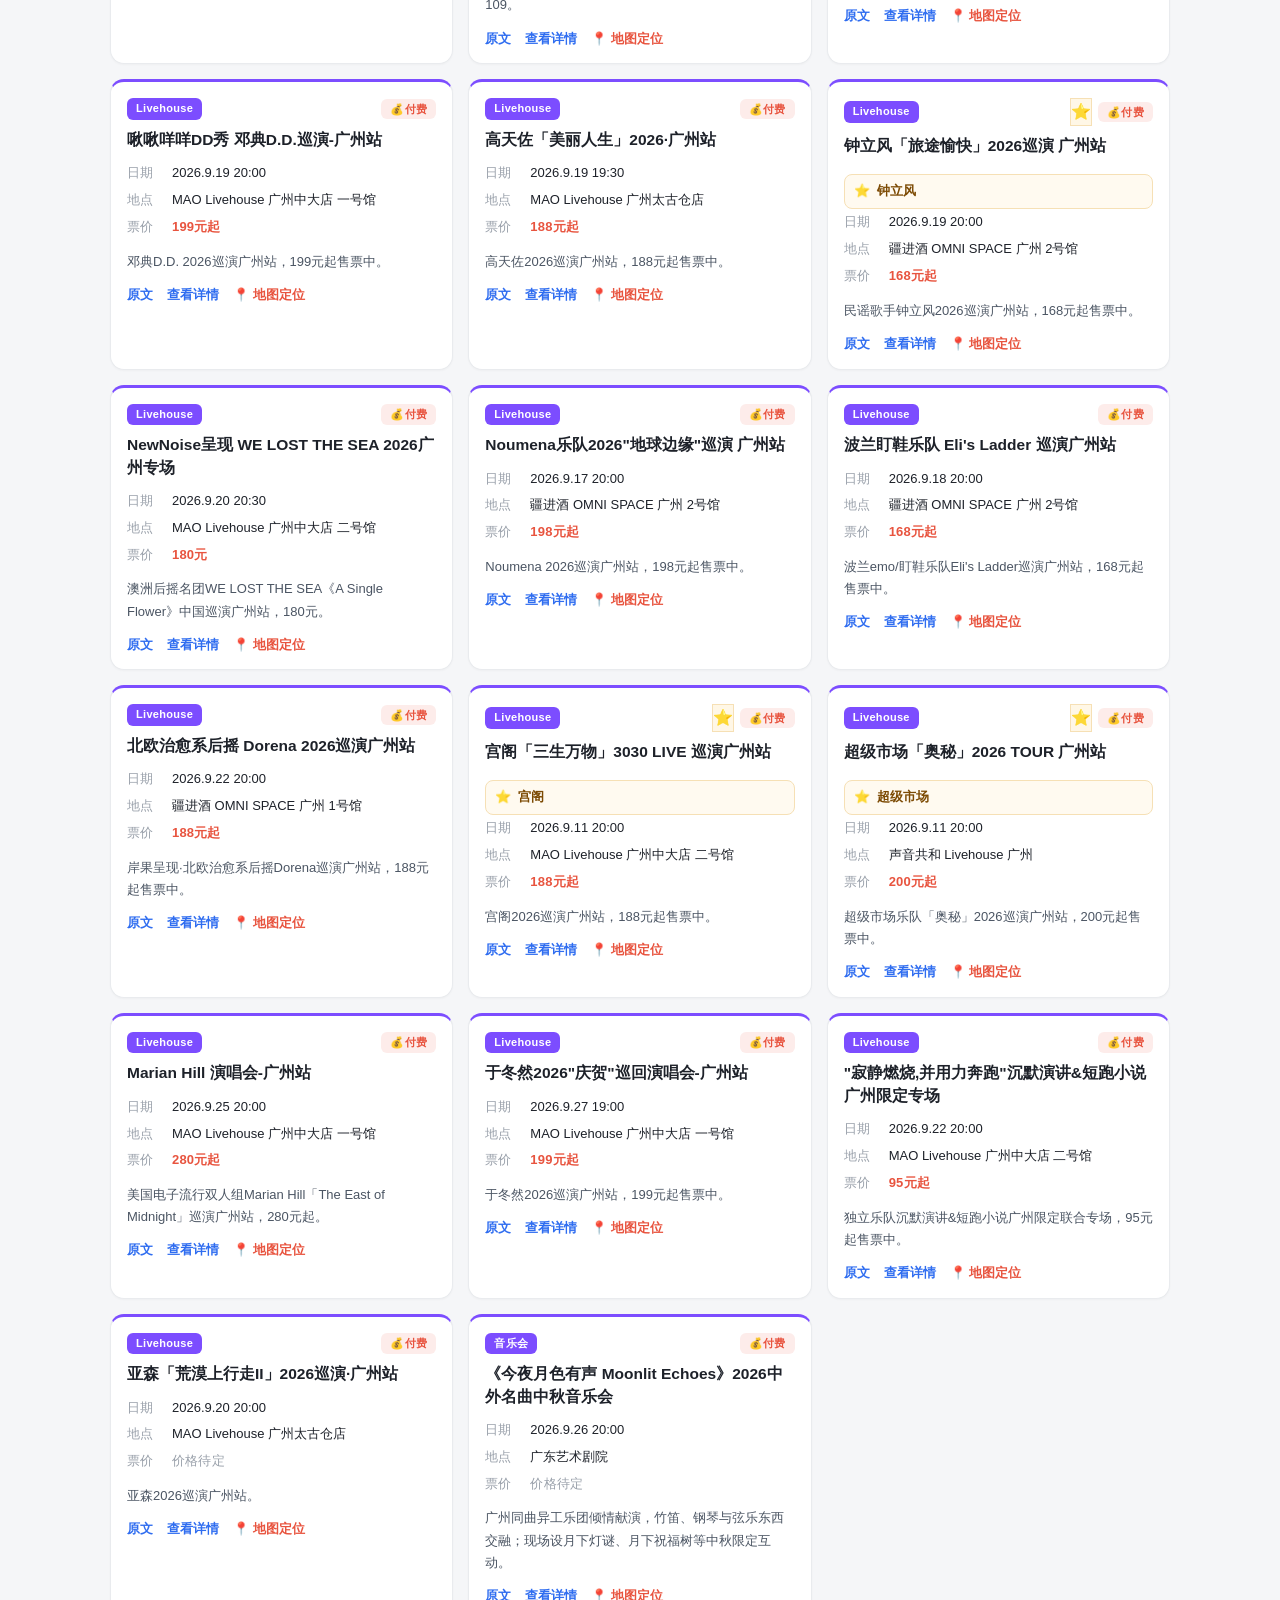
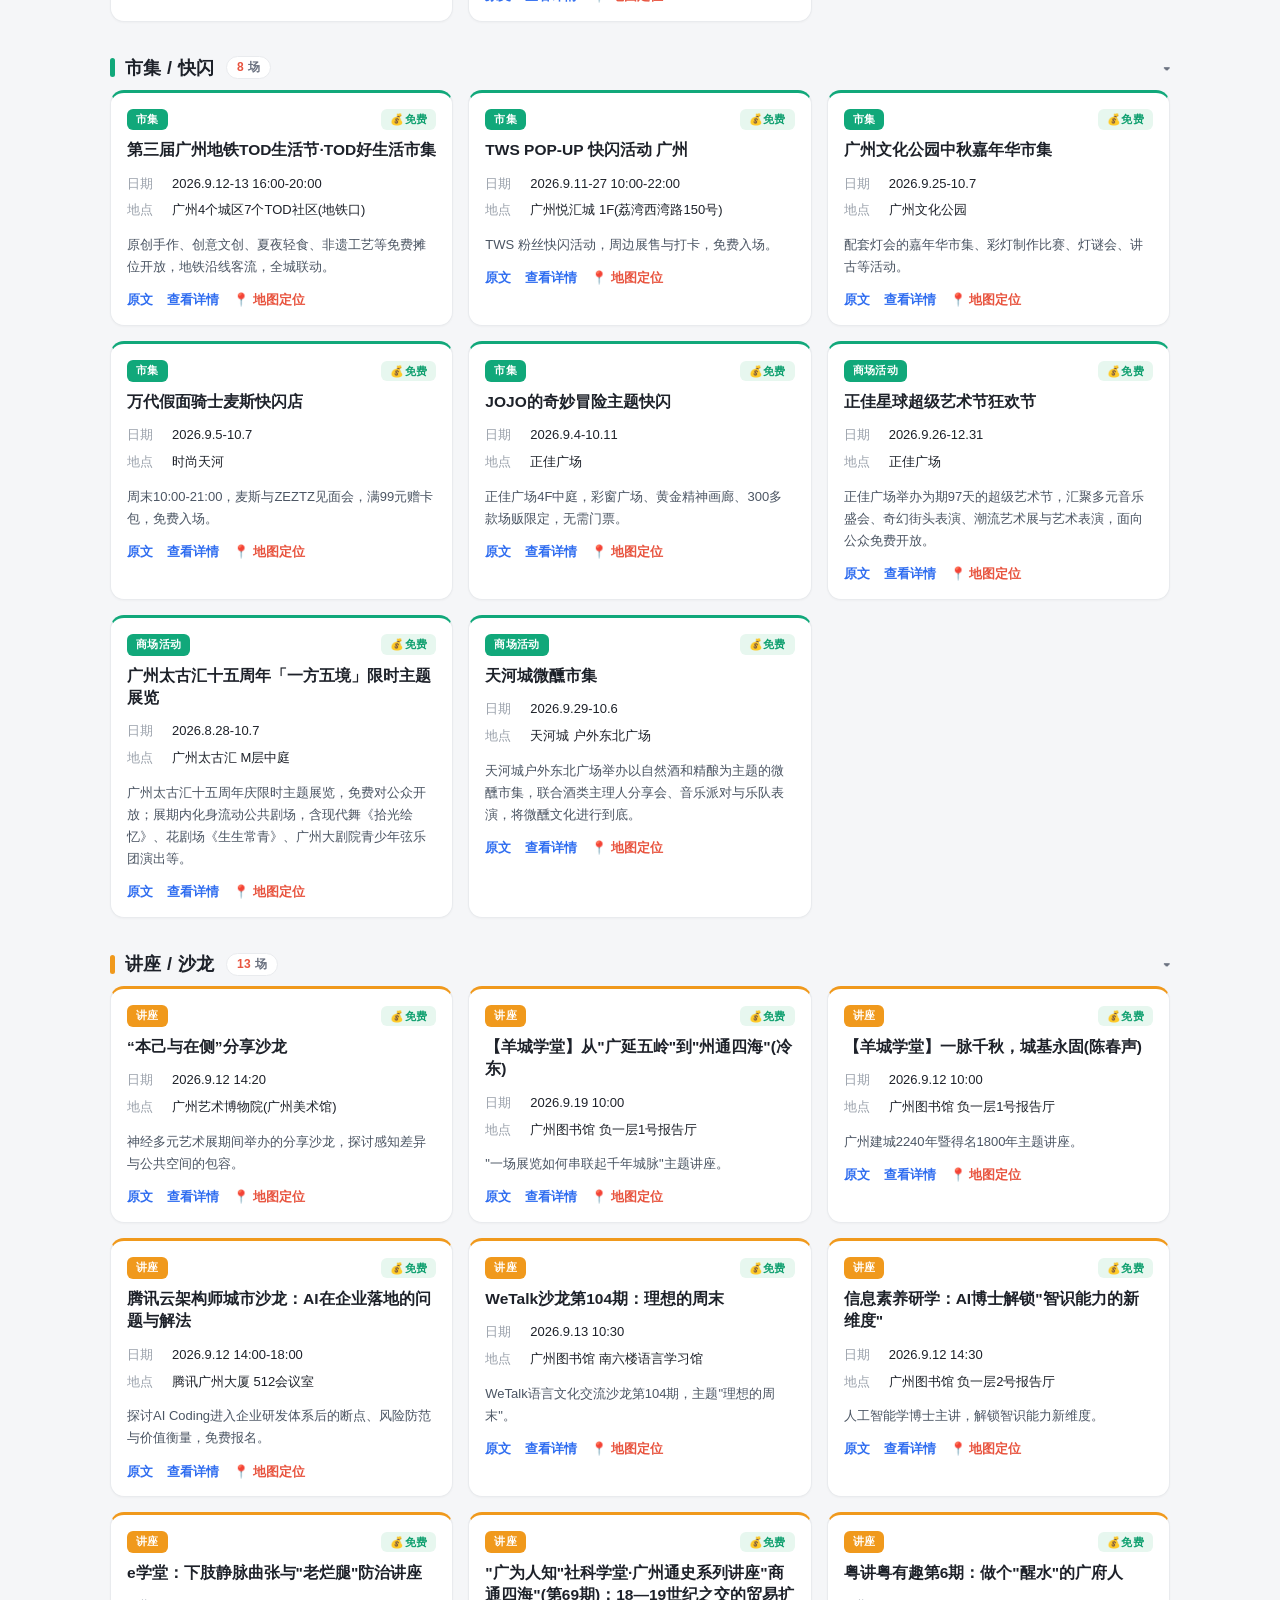
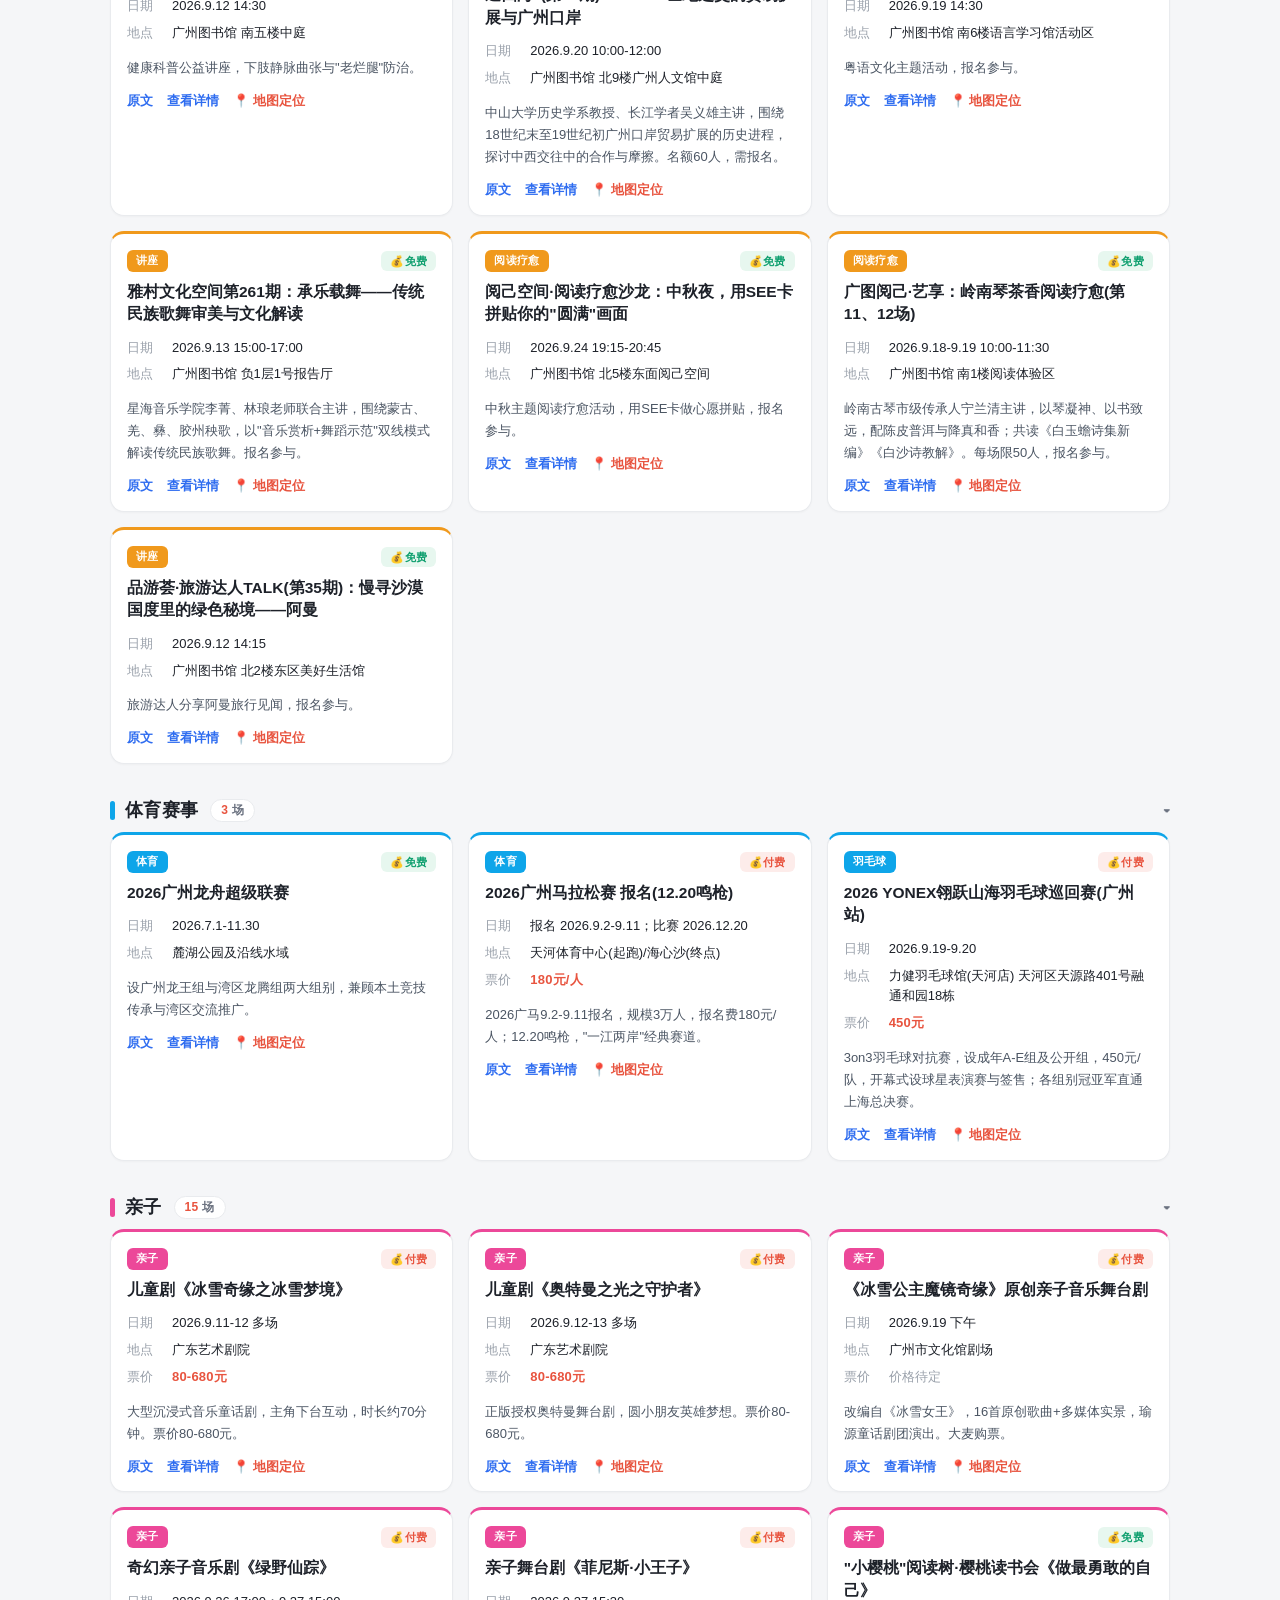
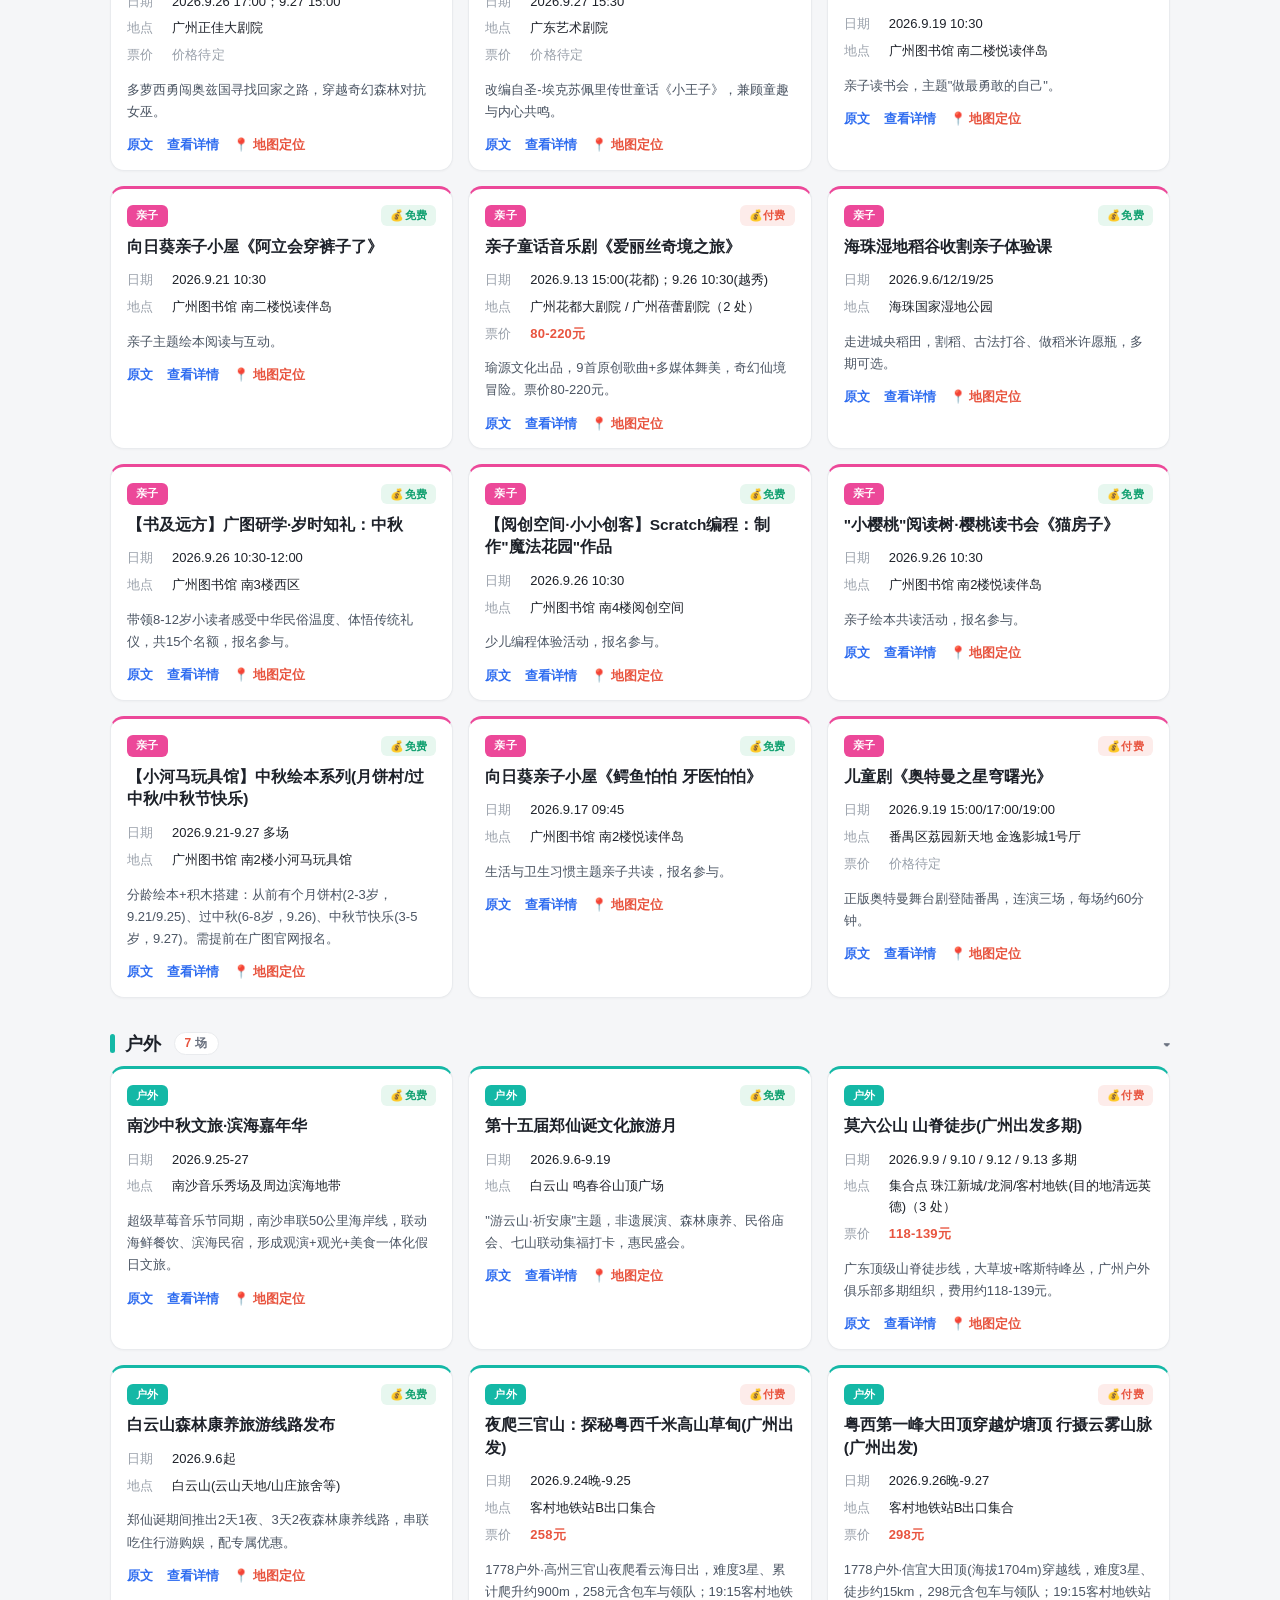
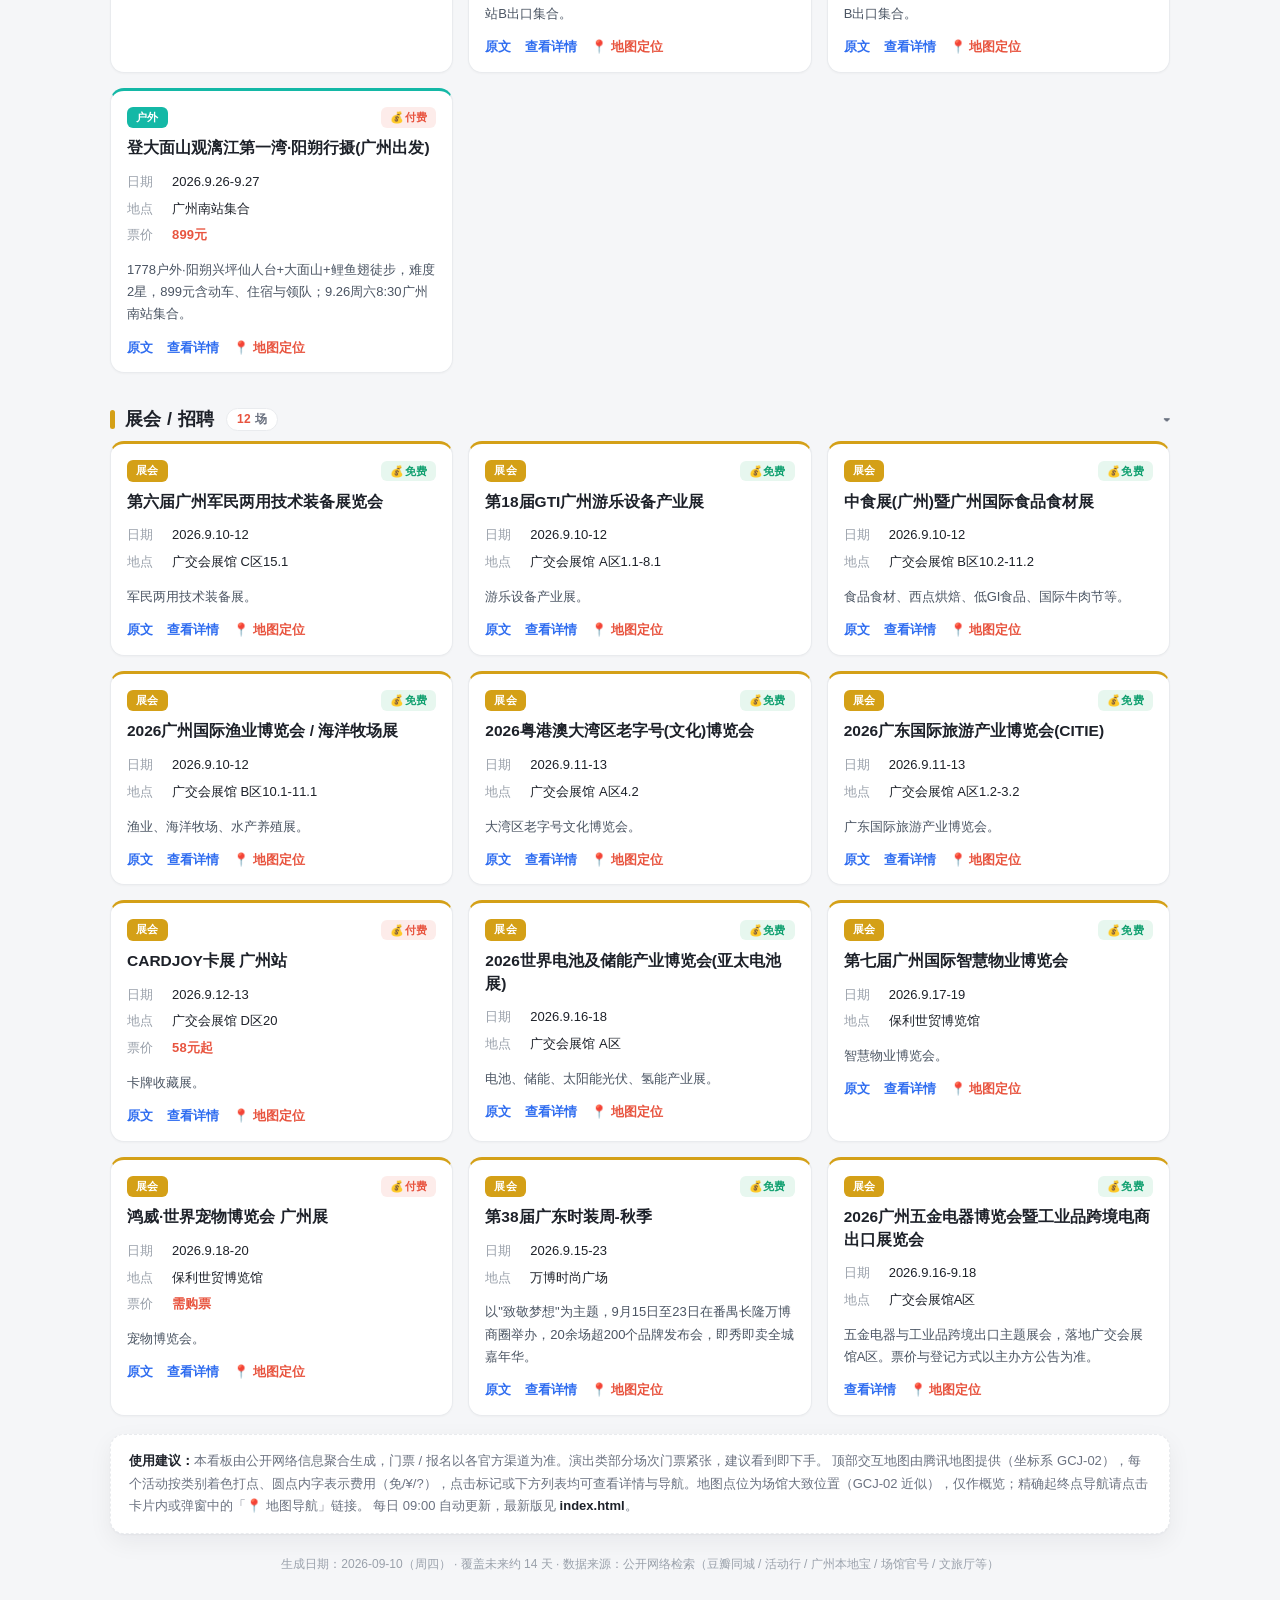
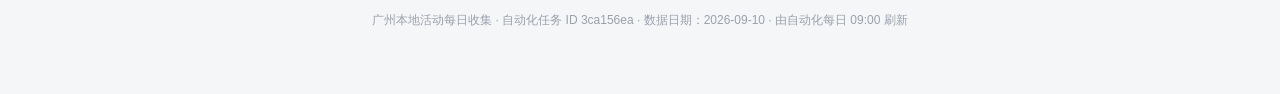
==== commit 8a4d02a1: "Add files via upload" ====
--- a/index.html
+++ b/index.html
@@ -1,986 +1,1009 @@
-<!DOCTYPE html>
-<html lang="zh-CN" data-page-node-id="uunJ40oe81dQcGzEED2GKu">
-<head data-page-node-id="pVnTwVXxBIk3Vlh1Mv91Lq">
-<meta charset="UTF-8" data-page-node-id="wfNoTS5SSO4KmdwIHsbSwk">
-<meta name="viewport" content="width=device-width, initial-scale=1.0, viewport-fit=cover" data-page-node-id="mQHoGlbduS5OTQvJX0F2jg">
-<title>城市本地活动看板</title>
-<link rel="stylesheet" href="assets/cards.css">
-<style>
-  :root{
-    --bg:#f5f6f8; --card:#ffffff; --ink:#1d2129; --sub:#6b7280;
-    --line:#e9ebee; --accent:#e8543f; --accent2:#2f6df0;
-    --exhi:#e8543f; --show:#7c4dff; --market:#11a87a; --talk:#f0991c;
-    --sports:#0ea5e9; --family:#ec4899; --outdoor:#14b8a6; --expo:#d4a017;
-    --shadow:0 1px 2px rgba(16,24,40,.04), 0 8px 24px rgba(16,24,40,.06);
-  }
-  *{box-sizing:border-box;margin:0;padding:0}
-  body{background:var(--bg);color:var(--ink);font-family:-apple-system,BlinkMacSystemFont,"PingFang SC","Microsoft YaHei",sans-serif;line-height:1.6;padding:30px 18px 64px;-webkit-font-smoothing:antialiased}
-  .wrap{max-width:1060px;margin:0 auto}
-  header{background:linear-gradient(135deg,#ffffff,#fff6f3);border:1px solid var(--line);border-radius:18px;padding:22px 26px;margin-bottom:18px;box-shadow:var(--shadow)}
-  header h1{font-size:25px;font-weight:800;display:flex;align-items:center;gap:11px;letter-spacing:.5px}
-  .summary{margin-top:6px;font-size:13px;color:var(--sub);line-height:1.6}
-  /* 头部：标题 + 右上角城市切换 */
-  .hd-top{display:flex;align-items:center;justify-content:space-between;gap:12px;margin-top:12px}
-  .hd-top h1{flex:1;min-width:0}
-  .city-bar{display:inline-flex;align-items:center;gap:6px;flex-shrink:0;font-family:inherit;font-size:14px;font-weight:700;color:var(--ink);background:#f4f6f9;border:1px solid var(--line);border-radius:999px;padding:7px 16px;cursor:pointer;transition:.15s;white-space:nowrap}
-  .city-bar:hover{border-color:var(--accent2)}
-  .city-bar b{color:var(--accent)}
-  /* 城市切换弹窗（普通居中弹窗） */
-  .modal-mask{position:fixed;inset:0;background:rgba(0,0,0,.45);z-index:10001;display:flex;align-items:center;justify-content:center;padding:20px;pointer-events:auto}
-  .modal-panel{background:#fff;border-radius:16px;width:100%;max-width:420px;max-height:80vh;overflow-y:auto;padding:18px;box-shadow:0 20px 60px rgba(16,24,40,.28);animation:modalIn .18s ease}
-  @keyframes modalIn{from{transform:scale(.96);opacity:.6}to{transform:none;opacity:1}}
-  .modal-head{display:flex;align-items:center;justify-content:space-between}
-  .modal-head h3{font-size:16px;margin:0;font-weight:800;color:var(--ink)}
-  .modal-close{background:none;border:none;font-size:24px;color:var(--sub);cursor:pointer;line-height:1;padding:2px 8px}
-  .city-list{display:grid;grid-template-columns:repeat(2,1fr);gap:8px;margin-top:10px}
-  .city-item{display:flex;align-items:center;justify-content:space-between;width:100%;text-align:left;font-family:inherit;font-size:15px;font-weight:600;color:var(--ink);background:#f5f7fa;border:none;border-radius:12px;padding:13px 16px;cursor:pointer;transition:.12s}
-  .city-item:hover{background:#eef0f3}
-  .city-item.on{background:var(--accent2);color:#fff}
-  .city-item .cnt{font-size:12px;font-weight:700;opacity:.75}
-  @media (min-width:640px){
-    .city-list{grid-template-columns:repeat(3,1fr)}
-  }
-  .meta-bottom{color:#9aa1ab;font-size:12px;text-align:center;margin-top:20px;line-height:1.7}
-  .map-box{background:#fff;border:1px solid var(--line);border-radius:18px;padding:18px 20px;margin-bottom:22px;box-shadow:var(--shadow)}
-  .map-box h2{font-size:17px;margin-bottom:6px;display:flex;align-items:center;gap:6px}
-  .map-help{position:relative;margin-left:4px;background:none;border:0;cursor:help;font-size:14px;line-height:1;padding:2px 4px;border-radius:6px;color:var(--sub)}
-  .map-help:hover,.map-help:focus{color:var(--accent);outline:none}
-  .map-help .map-tip{
-    position:absolute;top:calc(100% + 8px);left:0;z-index:50;
-    width:320px;max-width:82vw;
-    background:#1f2937;color:#fff;font-size:12px;line-height:1.65;font-weight:400;text-align:left;
-    padding:10px 12px;border-radius:10px;box-shadow:0 10px 30px rgba(16,24,40,.22);
-    display:none;
-  }
-  .map-help .map-tip b{color:#ffd666;font-weight:700}
-  .map-help:hover .map-tip,.map-help:focus .map-tip,.map-help:focus-within .map-tip{display:block}
-  .map-help .map-tip::before{content:'';position:absolute;top:-5px;left:12px;width:10px;height:10px;background:#1f2937;transform:rotate(45deg);border-radius:2px}
-  #map{width:100%;height:430px;border-radius:14px;overflow:hidden;border:1px solid var(--line);background:#eef1f5}
-  .map-legend{display:flex;flex-wrap:wrap;gap:8px;margin-top:12px}
-  .map-legend .lg{font-size:12px;color:var(--sub);background:#f4f6f9;border-radius:8px;padding:4px 10px;display:inline-flex;align-items:center;gap:6px}
-  .map-legend .lg i{width:10px;height:10px;border-radius:50%;display:inline-block}
-  /* 类别图例可点击筛选（不改动上方 .lg 基础样式，仅补充交互态） */
-  .map-legend .lg{cursor:pointer;transition:background .12s,color .12s;user-select:none}
-  .map-legend .lg:hover{background:#e9edf2}
-  .map-legend .lg.active{background:var(--accent);color:#fff}
-  .map-legend .lg.active i{box-shadow:0 0 0 2px #fff}
-  .map-legend .lg:focus-visible{outline:none;box-shadow:0 0 0 2px var(--accent2)}
-  .map-filter{display:flex;flex-wrap:wrap;align-items:center;gap:8px;margin-top:12px;padding-top:12px;border-top:1px dashed var(--line)}
-  .map-filter .fl{font-size:12.5px;color:var(--sub);margin-right:2px}
-  .map-filter button{font-size:12px;border:none;background:#f4f6f9;color:var(--sub);border-radius:8px;padding:4px 10px;cursor:pointer;transition:background .12s,color .12s;font-weight:600;line-height:1.4}
-  .map-filter button:hover{background:#e9edf2}
-  .map-filter button.on{background:var(--accent);color:#fff}
-  .map-filter select{font-size:12.5px;font-weight:600;color:var(--ink);background:#fff;border:1px solid var(--line);border-radius:999px;padding:5px 12px;cursor:pointer;font-family:inherit;transition:.15s}
-  .map-filter select:hover{border-color:var(--accent2);color:var(--accent2)}
-  .map-filter select:focus{outline:none;border-color:var(--accent2)}
-  .map-filter select.active{background:var(--accent);border-color:var(--accent);color:#fff}
-  .map-filter .hint{font-size:12px;color:#9aa1ab}
-  .map-list{display:flex;flex-direction:column;gap:4px;margin-top:12px;max-height:240px;overflow:auto}
-  .map-list .li{font-size:13px;display:flex;align-items:center;gap:9px;padding:7px 10px;border-radius:10px;cursor:pointer;transition:.12s}
-  .map-list .li:hover{background:#f5f7fa}
-  .map-list .li i{width:9px;height:9px;border-radius:50%;flex-shrink:0;display:inline-block}
-  .map-list .li .nm{flex:1;color:var(--ink);overflow:hidden;text-overflow:ellipsis;white-space:nowrap}
-  .map-list .li .cost{font-size:10px;font-weight:700;border-radius:5px;padding:1px 6px;flex-shrink:0}
-  .map-list .li .pr{font-size:10.5px;font-weight:700;color:#e8543f;flex-shrink:0}
-  .map-list .li .pr.unknown{color:#9aa1ab;font-weight:400}
-  .map-list .li .dt{color:#9aa1ab;font-size:11.5px;flex-shrink:0}
-  section{margin-top:28px}
-  .note{background:#fff;border:1px dashed var(--line);border-radius:14px;padding:15px 18px;color:var(--sub);font-size:13px;margin-top:18px;line-height:1.75;box-shadow:var(--shadow)}
-  .note b{color:var(--ink)}
-  footer{color:#9aa1ab;font-size:12px;text-align:center;margin-top:36px}
-  /* ===== 加载状态 ===== */
-  .loading-overlay{position:fixed;inset:0;background:rgba(255,255,255,.85);z-index:9999;display:flex;flex-direction:column;align-items:center;justify-content:center;gap:12px;backdrop-filter:blur(2px)}
-  .loading-spinner{width:36px;height:36px;border:3px solid var(--line);border-top-color:var(--accent);border-radius:50%;animation:spin .8s linear infinite}
-  .loading-text{font-size:14px;color:var(--sub);font-weight:600}
-  @keyframes spin{to{transform:rotate(360deg)}}
-
-  /* ===== 地图加载失败兜底 ===== */
-  .map-fallback{text-align:center;padding:40px 20px;background:#f9fafb;border:1px dashed var(--line);border-radius:14px;margin-top:12px}
-  .map-fallback-icon{font-size:48px;margin-bottom:8px}
-  .map-fallback-text{font-size:15px;font-weight:700;color:var(--ink);margin-bottom:4px}
-  .map-fallback-hint{font-size:13px;color:var(--sub);margin-bottom:12px}
-  .map-fallback-btn{font-size:13px;padding:8px 20px;background:var(--accent);color:#fff;border:none;border-radius:999px;cursor:pointer;font-weight:600;transition:.15s}
-  .map-fallback-btn:hover{background:#d14a35}
-
-  /* ===== 空状态 ===== */
-  .empty-state{text-align:center;padding:40px 20px}
-  .empty-icon{font-size:48px;margin-bottom:8px}
-  .empty-title{font-size:16px;font-weight:700;color:var(--ink);margin-bottom:6px}
-  .empty-hint{font-size:13px;color:var(--sub);margin-bottom:14px;line-height:1.6}
-  .empty-btn{font-size:13px;padding:8px 20px;background:var(--accent);color:#fff;border:none;border-radius:999px;cursor:pointer;font-weight:600;transition:.15s}
-  .empty-btn:hover{background:#d14a35}
-
-  /* ===== 无障碍 ===== */
-  .skip-link{position:absolute;top:-40px;left:0;background:var(--accent);color:#fff;padding:8px 16px;z-index:10000;text-decoration:none;font-weight:600;border-radius:0 0 8px 0;transition:top .2s}
-  .skip-link:focus{top:0}
-
-  /* ===== 回到顶部 ===== */
-  .back-to-top{position:fixed;right:16px;bottom:20px;width:44px;height:44px;border-radius:50%;background:var(--accent);color:#fff;border:none;font-size:20px;font-weight:700;cursor:pointer;box-shadow:0 4px 12px rgba(232,84,63,.3);z-index:999;display:flex;align-items:center;justify-content:center;transition:opacity .2s,transform .2s;opacity:0;transform:translateY(10px);pointer-events:none}
-  .back-to-top.visible{opacity:1;transform:translateY(0);pointer-events:auto}
-  .back-to-top:hover{background:#d14a35;transform:translateY(-2px)}
-
-  /* ===== 手机端适配（≤640px） ===== */
-  @media (max-width: 640px){
-    body{padding:calc(env(safe-area-inset-top) + 18px) 12px calc(env(safe-area-inset-bottom) + 48px)}
-    header{padding:18px 16px;border-radius:14px}
-    header h1{font-size:21px;gap:8px;letter-spacing:.2px}
-    .summary{font-size:12px;margin-top:8px}
-    /* 城市切换按钮：右上角，保持紧凑可点 */
-    .city-bar{margin-top:0;width:auto;min-height:38px;font-size:13px;padding:7px 12px}
-    .hd-top{margin-top:10px}
-    .search-box{position:relative;margin-top:10px}
-    .search-box input{width:100%;padding:9px 36px 9px 14px;border:1px solid var(--line);border-radius:999px;font-size:14px;font-family:inherit;background:#fff;color:var(--ink);outline:none;transition:.15s}
-    .search-box input:focus{border-color:var(--accent2);box-shadow:0 0 0 3px rgba(47,109,240,.12)}
-    .search-box button{position:absolute;right:6px;top:50%;transform:translateY(-50%);background:none;border:none;font-size:20px;color:var(--sub);cursor:pointer;padding:4px 10px;line-height:1;display:none}
-    .search-box button.visible{display:block}
-    .map-box{padding:14px 14px;margin-bottom:16px;border-radius:14px}
-    #map{height:320px}
-    .map-legend{margin-top:10px;gap:6px}
-    .map-filter{flex-wrap:wrap;gap:6px;margin-top:10px;padding-top:10px}
-    .map-filter .fl{width:100%;margin-bottom:2px}
-    .map-filter button,.map-filter select{min-height:38px;padding:7px 13px}
-    .map-filter .hint{width:100%;margin-top:2px}
-    .map-list{max-height:200px}
-    section{margin-top:20px}
-    .note{font-size:12px;padding:12px 14px;margin-top:14px;line-height:1.7}
-    .meta-bottom{font-size:11px}
-    footer{font-size:11px;line-height:1.6;padding:0 2px}
-  }
-</style>
-</head>
-<body data-page-node-id="UDw4BSvQ5mWQ1yBTLjbQ0D">
-<a href="#map" class="skip-link">跳转到地图</a>
-<div class="wrap" data-page-node-id="lr85jlxSpOYUnJLnmar1dg">
-  <header data-page-node-id="hz8F39VmA0IA7iK3rJ2dur">
-    <div class="hd-top">
-      <h1 data-page-node-id="FEan59FEJpWLJjcl37EL8B" id="pageTitle">📍 本地活动看板</h1>
-      <button class="city-bar" id="cityBar" type="button" aria-haspopup="dialog" aria-expanded="false">📍 选择城市 ▾</button>
-    </div>
-    <div class="summary" id="summary"></div>
-    <div class="search-box">
-      <input type="search" id="searchInput" placeholder="搜索活动名称、地点、标签…" aria-label="搜索活动">
-      <button id="searchClear" style="display:none" aria-label="清除搜索">×</button>
-    </div>
-  </header>
-
-  <!-- 城市切换弹窗（底部抽屉 / 桌面居中） -->
-  <div class="modal-mask" id="cityModal" style="display:none" role="dialog" aria-modal="true" aria-label="选择城市">
-    <div class="modal-panel" id="cityPanel">
-      <div class="modal-head">
-        <h3>切换城市</h3>
-        <button class="modal-close" id="cityModalClose" type="button" aria-label="关闭">×</button>
-      </div>
-      <div class="city-list" id="cityList"></div>
-    </div>
-  </div>
-
-  <div id="loading" class="loading-overlay" style="display:none">
-    <div class="loading-spinner"></div>
-    <p class="loading-text">加载中…</p>
-  </div>
-
-  <div class="map-box" data-page-node-id="ztblemIzmEgz4tw56sHlSl">
-    <h2 data-page-node-id="1sF4l4GR10c4f7EIX4zu8d">📍 活动地图总览
-      <button type="button" class="map-help" aria-label="地图图例与说明">ℹ️
-        <span class="map-tip" role="tooltip">
-          <b>图例说明</b><br>
-          每个活动按类别着色打点（<span style="color:#e8543f">展览</span> / <span style="color:#7c4dff">演出</span> / <span style="color:#11a87a">市集</span> / <span style="color:#f0991c">讲座</span> / <span style="color:#0ea5e9">体育</span> / <span style="color:#ec4899">亲子</span> / <span style="color:#14b8a6">户外</span> / <span style="color:#d4a017">展会</span>）。<br>
-          圆点内的字表示费用：<b>免</b>=免费、<b>¥</b>=付费、<b>?</b>=未知。<br>
-          点击标记或下方列表查看详情，可按类别或费用筛选。
-        </span>
-      </button>
-    </h2>
-    <div id="map" data-page-node-id="SMoL7URbgH5Mlz1BHa7Yu5" aria-label="活动地图总览"></div>
-    <div id="map-fallback" class="map-fallback" style="display:none">
-      <div class="map-fallback-icon">🗺️</div>
-      <p class="map-fallback-text">地图加载失败</p>
-      <p class="map-fallback-hint">仍可查看下方活动列表</p>
-      <button class="map-fallback-btn" onclick="retryMap()">重试加载地图</button>
-    </div>
-    <div class="map-legend" id="legend"></div>
-    <div class="map-filter" id="filterBar" data-page-node-id="fltB">
-      <span class="fl">费用：</span>
-      <button data-f="all" class="on">全部</button>
-      <button data-f="free">免费 <span id="cFree">0</span></button>
-      <button data-f="paid">付费 <span id="cPaid">0</span></button>
-      <button data-f="unknown">未知 <span id="cUnknown">0</span></button>
-    </div>
-    <div class="map-filter" id="dateBar" data-page-node-id="dtB">
-      <span class="fl">日期：</span>
-      <select id="dateSelect"></select>
-      <span class="hint" id="dateHint"></span>
-    </div>
-    <div class="map-list" id="eventList" data-page-node-id="evtL"></div>
-  </div>
-
-  <div id="sections"></div>
-
-  <div class="note" data-page-node-id="h4ikADM2KsAlKuLDUwbSwM">
-    <b data-page-node-id="NRHgo8Hkjtm8XiSXnlYo29">使用建议：</b>本看板由公开网络信息聚合生成，门票 / 报名以各官方渠道为准。演出类部分场次门票紧张，建议看到即下手。
-    顶部交互地图由腾讯地图提供（坐标系 GCJ-02），每个活动按类别着色打点、圆点内字表示费用（免/¥/?），点击标记或下方列表均可查看详情与导航。地图点位为场馆大致位置（GCJ-02 近似），仅作概览；精确起终点导航请点击卡片内或弹窗中的「📍 地图导航」链接。
-    每日 09:00 自动更新，最新版见 <b data-page-node-id="p5gaWLiE0NdoQw50hXIQB4">index.html</b>。
-  </div>
-
-  <div class="meta-bottom" id="metaBottom"></div>
-
-  <footer data-page-node-id="5WKF1igVQZwossh89b5cVh"><span id="footCity"></span>本地活动每日收集 · 自动化任务 ID 3ca156ea · 数据日期：<span id="footDate"></span> · 由自动化每日 09:00 刷新</footer>
-
-  <button id="backToTop" class="back-to-top" style="display:none" aria-label="回到顶部">↑</button>
-</div>
-
-<script type="text/javascript">
-  window._TMapSecurityConfig = {
-    serviceHost: 'http://127.0.0.1:__WB_HTTP_PORT__/_TMapService/_wbt/__WB_TMAP_SECRET__',
-  };
-</script>
-<script src="https://map.qq.com/api/gljs?v=1.exp"></script>
-<script src="dims/dims.js"></script>
-    <script src="dims/venues_gz.js"></script>
-    <script src="dims/venues_sz.js"></script>
-    <script src="dims/venues_fs.js"></script>
-    <script src="dims/venues_bj.js"></script>
-    <script src="dims/venues_sh.js"></script>
-    <script src="dims/venues_hz.js"></script>
-    <script src="dims/venues_nj.js"></script>
-    <script src="dims/venues_cd.js"></script>
-    <script src="dims/venues_wh.js"></script>
-    <script src="dims/venues_xa.js"></script>
-    <script src="dims/venues_cq.js"></script>
-<script>
-  // ===== v3 数据层：维表 dims/（cities/categories/costTypes/venues，慢变）+ 事实表 data/<city>.js（按城市拆分）=====
-  var D = (function(){
-    var dim = window.APP_DIMS || {};
-    return { version: 3, meta: {},
-      cities: dim.cities || [], categories: dim.categories || [], costTypes: dim.costTypes || [], venues: [],
-      events: [] };
-  })();
-  var CITY_MAP = {}, CAT_MAP = {}, COST_MAP = {}, VENUE_MAP = {};
-  D.cities.forEach(function(c){ CITY_MAP[c.code] = c; });
-  D.categories.forEach(function(c){ CAT_MAP[c.id] = c; });
-  D.costTypes.forEach(function(c){ COST_MAP[c.id] = c; });
-  // 聚合各城市 venues 文件：每个文件暴露 window.APP_VENUES_<CITY>
-  D.cities.forEach(function(c){
-    var key = 'APP_VENUES_' + c.code.toUpperCase();
-    if(Array.isArray(window[key])) D.venues = D.venues.concat(window[key]);
-  });
-  // 兼容旧格式（单一 window.APP_VENUES 数组）
-  if(Array.isArray(window.APP_VENUES)) D.venues = D.venues.concat(window.APP_VENUES);
-  // 与维表自带 venues 取并集：两份来源可能不同步，缺一不可，否则部分活动打不出点位
-  if(Array.isArray((window.APP_DIMS||{}).venues)) D.venues = D.venues.concat(window.APP_DIMS.venues);
-  // 按 id 去重（先出现的优先）
-  (function(){
-    var seen = {}, uniq = [];
-    D.venues.forEach(function(v){ if(v && v.id && !seen[v.id]){ seen[v.id] = 1; uniq.push(v); } });
-    D.venues = uniq;
-  })();
-  if(!D.venues.length) console.error('[venues] 场馆维表为空（dims/venues_*.js 未正确加载），地图点位将全部消失');
-  D.venues.forEach(function(v){ VENUE_MAP[v.id] = v; });
-  var CAT_ORDER = D.categories.map(function(c){ return c.id; });
-
-  function getCityId(){
-    var p = new URLSearchParams(location.search);
-    var c = (p.get('city') || '').toUpperCase();
-    return (c && CITY_MAP[c]) ? c : D.cities[0].code;
-  }
-  var CITY = CITY_MAP[getCityId()];
-  var events = [], byId = {}, stateDate = '', searchQuery = '', stateCat = '', stateCost = 'all';
-
-  // 动态加载所有城市的数据文件，聚合到 D.events；城市切换时只重载数据
-  function loadCityData(cityId, callback){
-    var all = D.cities.map(function(c){ return 'data/data_' + c.code.toLowerCase() + '.js'; });
-    var loaded = 0, total = all.length;
-    var allEvents = [];
-    function next(){
-      loaded++;
-      if(loaded < total) return;
-      D.events = allEvents;
-      D.meta = (window.APP_DATA && window.APP_DATA.meta) || {};
-      if(callback) callback();
-    }
-    all.forEach(function(src){
-      var script = document.createElement('script');
-      script.onload = function(){
-        var fact = window.APP_DATA || {};
-        if(Array.isArray(fact.events)) allEvents = allEvents.concat(fact.events);
-        next();
-      };
-      script.onerror = function(){
-        console.error('Failed to load: ' + src);
-        next();
-      };
-      script.src = src;
-      document.head.appendChild(script);
-    });
-  }
-
-  // 加载单个城市数据（用于 AJAX 切换，不刷新页面）
-  function loadSingleCity(cityId){
-    return new Promise(function(resolve, reject){
-      var script = document.createElement('script');
-      script.src = 'data/data_' + cityId.toLowerCase() + '.js';
-      script.onload = function(){
-        try {
-          var fact = window.APP_DATA || {};
-          resolve(fact.events || []);
-        } catch(e) {
-          reject(new Error('解析失败: ' + e.message));
-        }
-      };
-      script.onerror = function(){
-        reject(new Error('加载 data_' + cityId + '.js 失败'));
-      };
-      document.head.appendChild(script);
-    });
-  }
-
-  // 加载状态显隐
-  function showLoading(on){
-    var el = document.getElementById('loading');
-    if(el) el.style.display = on ? 'flex' : 'none';
-  }
-
-  // 初始加载
-  showLoading(true);
-  loadCityData(CITY.code, function(){
-    // 数据加载完成后的初始化
-    // cityEvents = 当前城市全量；events = 叠加日期筛选后的结果（切日期时重算，卡片/统计/地图同步）
-    var cityEvents = D.events.filter(function(e){ return e.cityCode === CITY.code; });
-    events = cityEvents.slice();
-    byId = {};
-    events.forEach(function(e){ if(e.id) byId[e.id] = e; });
-
-  // 各分类区块的折叠状态（切日期/搜索重渲染时保留）
-  var collapsedCats = {};
-
-  function catOf(e){ return CAT_MAP[e.categoryId] || { name:'其他', title:'其他', color:'#9aa1ab' }; }
-  function venueOf(e){ return VENUE_MAP[e.venueId] || null; }
-  function costOf(e){ return COST_MAP[e.costId] || { name:'未知', label:'?' }; }
-
-  // ===== 日期筛选：未来两周按天过滤 =====
-  var WEEK = ['周日','周一','周二','周三','周四','周五','周六'];
-  function pad2(n){ return n < 10 ? ('0' + n) : ('' + n); }
-  function isoOf(d){ return d.getFullYear() + '-' + pad2(d.getMonth() + 1) + '-' + pad2(d.getDate()); }
-
-  // 活动在某天是否正在进行：start <= day <= end；起止都缺（长期/常设）视为天天都有
-  function matchDay(e, day){
-    if(!day) return true;
-    if(!e.startDate && !e.endDate) return true;
-    var s = e.startDate || e.endDate, en = e.endDate || e.startDate;
-    return s <= day && day <= en;
-  }
-  function countOn(day){
-    return cityEvents.filter(function(e){ return matchDay(e, day); }).length;
-  }
-
-  function applyDate(){
-    applyFilters();
-  }
-
-  function applySearch(){
-    applyFilters();
-  }
-
-  function applyFilters(){
-    // 先搜索，再日期 / 类别 / 费用 筛选 —— 全页面数据统一由此计算
-    var base = cityEvents;
-    if(searchQuery){
-      var q = searchQuery.toLowerCase();
-      base = cityEvents.filter(function(e){
-        return (e.name && e.name.toLowerCase().indexOf(q) > -1)
-          || (e.venueText && e.venueText.toLowerCase().indexOf(q) > -1)
-          || (e.tagName && e.tagName.toLowerCase().indexOf(q) > -1);
-      });
-    }
-    events = base.filter(function(e){
-      if(!matchDay(e, stateDate)) return false;
-      if(stateCat && e.categoryId !== stateCat) return false;        // 类别筛选
-      if(stateCost !== 'all' && e.costId !== stateCost) return false;  // 费用筛选
-      return true;
-    });
-    renderSummary();
-    renderSections();
-    if(window.__refreshMapPoints) window.__refreshMapPoints();
-    var hint = document.getElementById('dateHint');
-    if(hint){
-      hint.textContent = stateDate
-        ? '已筛选 ' + stateDate + '（含跨天与长期活动）'
-        : '';
-    }
-    // 更新搜索框状态
-    var clearBtn = document.getElementById('searchClear');
-    if(clearBtn) clearBtn.style.display = searchQuery ? 'block' : 'none';
-  }
-
-  // 类别图例（地图下方）点击 → 切换类别筛选；费用筛选条点击 → 切换费用筛选
-  // 两者均为事件委托，绑定一次，与渲染无关（legend 容器 innerHTML 会被重建）
-  function bindFilterControls(){
-    var legendEl = document.getElementById('legend');
-    if(legendEl && !legendEl.dataset.bound){
-      legendEl.dataset.bound = '1';
-      function onLegend(el){
-        var c = el.getAttribute('data-c'); if(!c) return;
-        stateCat = (stateCat === c) ? '' : c;   // 再次点击同一类别 = 取消筛选
-        applyFilters();
-      }
-      legendEl.addEventListener('click', function(ev){ var el = ev.target.closest('.lg'); if(el) onLegend(el); });
-      legendEl.addEventListener('keydown', function(ev){
-        if(ev.key !== 'Enter' && ev.key !== ' ') return;
-        var el = ev.target.closest('.lg'); if(el){ ev.preventDefault(); onLegend(el); }
-      });
-    }
-    var fbar = document.getElementById('filterBar');
-    if(fbar && !fbar.dataset.bound){
-      fbar.dataset.bound = '1';
-      fbar.addEventListener('click', function(ev){
-        var btn = ev.target.closest('button'); if(!btn) return;
-        stateCost = btn.getAttribute('data-f');
-        applyFilters();
-      });
-    }
-  }
-
-  function buildDateSelect(){
-    var sel = document.getElementById('dateSelect');
-    if(!sel) return;
-    var today = new Date();
-    var days = [''];
-    for(var i = 0; i < 14; i++){
-      var d = new Date(today.getTime() + i * 86400000);
-      days.push(isoOf(d));
-    }
-    sel.innerHTML = days.map(function(v){
-      var label, prefix = '';
-      if(!v){ label = '全部日期'; }
-      else {
-        if(v === days[1]) prefix = '今天 ';
-        else if(v === days[2]) prefix = '明天 ';
-        else if(v === days[3]) prefix = '后天 ';
-        label = prefix + v.slice(5) + ' ' + WEEK[new Date(v + 'T00:00:00').getDay()];
-      }
-      return '<option value="'+ v +'">'+ label +'（'+ countOn(v) +'）</option>';
-    }).join('');
-    sel.value = '';
-    sel.className = 'active';  // 默认「全部日期」高亮
-    sel.addEventListener('change', function(){
-      stateDate = sel.value;
-      sel.className = stateDate ? 'active' : '';
-      applyDate();
-    });
-  }
-
-  // 票价行：仅付费活动展示。有 price 显示具体金额，无则「价格待定」（免费/未知不占位）
-  function priceRow(e){
-    if(e.costId !== 'paid') return '';
-    var inner = e.priceText
-      ? '<span class="pv">'+ esc(e.priceText) +'</span>'
-      : '<span class="pv unknown">价格待定</span>';
-    return '<div class="row price"><span class="k">票价</span>'+ inner +'</div>';
-  }
-  // 纯文本版票价（地图气泡等单行场景）：'180-1280元' / '价格待定' / ''
-  function priceText(e){
-    if(e.costId !== 'paid') return '';
-    return e.priceText || '价格待定';
-  }
-
-  // 多地点：venueIds = 全部地点；缺省回退到主键 venue。只保留维表中真实存在的 id（脏 id 静默忽略）
-  function venueIdsOf(e){
-    var raw = (e.venueIds && e.venueIds.length) ? e.venueIds : (e.venueId ? [e.venueId] : []);
-    var out = [], seen = {};
-    raw.forEach(function(id){ if(VENUE_MAP[id] && !seen[id]){ seen[id] = 1; out.push(id); } });
-    if(!out.length && e.venueId && VENUE_MAP[e.venueId]) out.push(e.venueId);
-    return out;
-  }
-  function venuesOf(e){ return venueIdsOf(e).map(function(id){ return VENUE_MAP[id]; }); }
-  function isMeet(e, vid){ return (e.meetIds || []).indexOf(vid) >= 0; }
-  function venueLabel(e, v){ return v.name + (isMeet(e, v.id) ? '（集合点）' : ''); }
-
-  function esc(s){ return String(s==null?'':s).replace(/&/g,'&amp;').replace(/</g,'&lt;').replace(/>/g,'&gt;').replace(/"/g,'&quot;'); }
-  function mapUrl(v){
-    return 'https://apis.map.qq.com/uri/v1/search?keyword=' + encodeURIComponent(v ? v.name : '') + '&region=' + encodeURIComponent(CITY.name) + '&referer=workbuddy';
-  }
-
-  // 多地点导航：单地点直接跳转，多地点弹窗让用户选
-  function pickVenue(e){
-    var vs = venuesOf(e);
-    if(vs.length <= 1){
-      location.href = mapUrl(vs[0] || venueOf(e));
-      return;
-    }
-    var overlay = document.createElement('div');
-    overlay.style.cssText = 'position:fixed;top:0;left:0;right:0;bottom:0;background:rgba(0,0,0,.35);z-index:9999;display:flex;align-items:center;justify-content:center;font-family:sans-serif';
-    var box = document.createElement('div');
-    box.style.cssText = 'background:#fff;border-radius:14px;padding:20px 22px;max-width:360px;width:90%;box-shadow:0 10px 40px rgba(0,0,0,.18)';
-    var title = document.createElement('div');
-    title.style.cssText = 'font-size:15px;font-weight:700;margin-bottom:12px;color:#111';
-    title.textContent = '该活动在 ' + vs.length + ' 个地点举行，请选择：';
-    var list = document.createElement('div');
-    list.style.cssText = 'display:flex;flex-direction:column;gap:8px';
-    vs.forEach(function(v, i){
-      var btn = document.createElement('a');
-      btn.href = mapUrl(v);
-      btn.target = '_blank';
-      btn.style.cssText = 'display:block;padding:10px 14px;border-radius:10px;background:#f7f8fa;color:#2563eb;text-decoration:none;font-size:14px;font-weight:600;border:1px solid #e5e7eb';
-      btn.textContent = (isMeet(e, v.id) ? '📍 ' : '') + (i+1) + '. ' + v.name + (isMeet(e, v.id) ? '（集合点）' : '');
-      list.appendChild(btn);
-    });
-    var close = document.createElement('button');
-    close.textContent = '取消';
-    close.style.cssText = 'margin-top:12px;width:100%;padding:9px;border-radius:10px;border:1px solid #d1d5db;background:#fff;color:#374151;font-size:14px;cursor:pointer';
-    close.onclick = function(){ document.body.removeChild(overlay); };
-    box.appendChild(title);
-    box.appendChild(list);
-    box.appendChild(close);
-    overlay.appendChild(box);
-    overlay.onclick = function(ev){ if(ev.target === overlay) document.body.removeChild(overlay); };
-    document.body.appendChild(overlay);
-  }
-  function pickVenueById(id){
-    var e = byId[id];
-    if(e) pickVenue(e);
-  }
-
-  function renderMeta(){
-    var m = D.meta || {};
-    document.title = CITY.name + '本地活动看板' + (m.date ? (' · ' + m.date) : '');
-    var md = (m.date||'') + (m.weekday?('（'+m.weekday+'）'):'');
-    var fd = document.getElementById('footDate'); if(fd) fd.textContent = (m.date||'');
-    var mb = document.getElementById('metaBottom');
-    if(mb) mb.innerHTML = '生成日期：'+ md +' · 覆盖未来约 14 天 · 数据来源：公开网络检索（豆瓣同城 / 活动行 / '+ CITY.name +'本地宝 / 场馆官号 / 文旅厅等）';
-    var pt = document.getElementById('pageTitle'); if(pt) pt.textContent = '📍 ' + CITY.name + '本地活动看板';
-    var fc = document.getElementById('footCity'); if(fc) fc.textContent = CITY.name;
-    renderCityBar();
-  }
-
-  // 城市切换器：仅当数据含多个城市时显示（单城市自动隐藏）；点击打开弹窗选择
-  function renderCityBar(){
-    var bar = document.getElementById('cityBar');
-    if(!bar) return;
-    if(D.cities.length < 2){ bar.style.display = 'none'; return; }
-    bar.style.display = '';
-    var cur = D.cities.filter(function(c){ return c.code === CITY.code; })[0] || CITY;
-    var n = D.events.filter(function(e){ return e.cityCode === cur.code; }).length;
-    bar.innerHTML = '📍 ' + cur.name + ' <b>' + n + '</b> ▾';
-    bar.setAttribute('aria-expanded', 'false');
-  }
-
-  // 城市切换弹窗
-  function openCityModal(){
-    var modal = document.getElementById('cityModal');
-    var list = document.getElementById('cityList');
-    if(!modal || !list) return;
-    list.innerHTML = D.cities.map(function(c){
-      var n = D.events.filter(function(e){ return e.cityCode === c.code; }).length;
-      var on = (c.code === CITY.code) ? ' on' : '';
-      return '<button class="city-item'+ on +'" data-c="'+ c.code +'" aria-pressed="' + (c.code === CITY.code ? 'true':'false') + '">'
-        + '<span>'+ c.name +'</span><span class="cnt">'+ n +' 场</span></button>';
-    }).join('');
-    modal.style.display = 'flex';
-    var bar = document.getElementById('cityBar'); if(bar) bar.setAttribute('aria-expanded', 'true');
-  }
-  function closeCityModal(){
-    var modal = document.getElementById('cityModal');
-    if(modal) modal.style.display = 'none';
-    var bar = document.getElementById('cityBar'); if(bar) bar.setAttribute('aria-expanded', 'false');
-  }
-  function bindCityControls(){
-    var bar = document.getElementById('cityBar');
-    if(bar && !bar.dataset.bound){
-      bar.dataset.bound = '1';
-      bar.addEventListener('click', openCityModal);
-    }
-    var modal = document.getElementById('cityModal');
-    if(modal && !modal.dataset.bound){
-      modal.dataset.bound = '1';
-      modal.addEventListener('click', function(ev){
-        if(ev.target === modal){ closeCityModal(); return; }  // 点遮罩关闭
-        var item = ev.target.closest('.city-item'); if(!item) return;
-        var id = item.getAttribute('data-c');
-        closeCityModal();
-        if(id !== CITY.code) switchCity(id);
-      });
-      var closeBtn = document.getElementById('cityModalClose');
-      if(closeBtn) closeBtn.addEventListener('click', closeCityModal);
-      document.addEventListener('keydown', function(ev){ if(ev.key === 'Escape' && modal.style.display !== 'none') closeCityModal(); });
-    }
-  }
-
-  function renderSummary(){
-    var byCat = {}, byCost = {free:0,paid:0,unknown:0};
-    events.forEach(function(e){ byCat[e.categoryId]=(byCat[e.categoryId]||0)+1; byCost[e.costId]=(byCost[e.costId]||0)+1; });
-    var md = (D.meta && D.meta.date) ? D.meta.date : '';
-    var catNames = CAT_ORDER.map(function(c){ return CAT_MAP[c].name; }).join('·');
-    var CN = ['零','一','二','三','四','五','六','七','八','九','十'];
-    document.getElementById('summary').innerHTML = '数据日期 '+ md +' ｜ 覆盖 '+ catNames +' '+ (CN[CAT_ORDER.length]||CAT_ORDER.length) +'类 ｜ 仅公开网络信息';
-    var cf=document.getElementById('cFree'); if(cf) cf.textContent=byCost.free;
-    var cp=document.getElementById('cPaid'); if(cp) cp.textContent=byCost.paid;
-    var cu=document.getElementById('cUnknown'); if(cu) cu.textContent=byCost.unknown;
-    var lg = '';
-    CAT_ORDER.forEach(function(c){
-      var on = (stateCat === c);
-      lg += '<span class="lg'+(on?' active':'')+'" data-c="'+ c +'" role="button" tabindex="0"'
-        + ' aria-pressed="'+(on?'true':'false')+'" aria-label="按'+ CAT_MAP[c].name +'筛选（'+ (byCat[c]||0) +' 场）">'
-        + '<i style="background:'+ CAT_MAP[c].color +'"></i>'+ CAT_MAP[c].name +' '+ (byCat[c]||0) +'</span>';
-    });
-    document.getElementById('legend').innerHTML = lg;
-    // 同步费用筛选条「选中」状态（不依赖地图是否加载）
-    var fbar = document.getElementById('filterBar');
-    if(fbar){ Array.prototype.forEach.call(fbar.querySelectorAll('button'), function(b){
-      b.classList.toggle('on', b.getAttribute('data-f') === stateCost);
-    }); }
-  }
-
-  function renderSections(){
-    var wrap = document.getElementById('sections');
-    wrap.innerHTML = '';
-    if(!events.length){
-      var emptyIcon = '🏙️', emptyTitle = '该城市暂无活动', emptyHint = '试试切换到其他城市，或稍后再来看看。', emptyBtn = '';
-      if(searchQuery){
-        emptyIcon = '🔍';
-        emptyTitle = '未找到匹配「' + esc(searchQuery) + '」的活动';
-        emptyHint = '换个关键词，或清除搜索看看全部活动。';
-        emptyBtn = '<button class="empty-btn" onclick="window.__clearSearch()">清除搜索</button>';
-      } else if(stateDate){
-        emptyIcon = '📅';
-        emptyTitle = '当天暂无活动';
-        emptyHint = '试试选「全部日期」看看，或切换到其他城市。';
-        emptyBtn = '<button class="empty-btn" onclick="document.getElementById(\'dateSelect\').value=\'\';applyDate();">查看全部日期</button>';
-      } else if(stateCat || stateCost !== 'all'){
-        emptyIcon = '🔍';
-        emptyTitle = '没有符合条件的活动';
-        emptyHint = '试试放宽类别或费用筛选。';
-        emptyBtn = '<button class="empty-btn" onclick="window.__clearFilters()">清除筛选</button>';
-      }
-      wrap.innerHTML = '<div class="empty-state">'
-        + '<div class="empty-icon">'+ emptyIcon +'</div>'
-        + '<div class="empty-title">'+ emptyTitle +'</div>'
-        + '<div class="empty-hint">'+ emptyHint +'</div>'
-        + emptyBtn
-        + '</div>';
-      return;
-    }
-    CAT_ORDER.forEach(function(c){
-      var cat = CAT_MAP[c];
-      var list = events.filter(function(e){ return e.categoryId===c; });
-      if(!list.length) return;
-      var sec = document.createElement('section'); sec.className = 'c-'+c;
-      var collapsed = collapsedCats[c];
-      if(collapsed) sec.classList.add('collapsed');
-      var title = document.createElement('button'); title.className = 'sec-title';
-      title.type = 'button';
-      title.setAttribute('aria-expanded', collapsed ? 'false' : 'true');
-      title.innerHTML = '<span class="bar" style="background:'+ cat.color +'"></span>'
-        + '<span class="sec-name">'+ cat.title +'</span>'
-        + '<span class="cnt"><b>'+ list.length +'</b> 场</span>'
-        + '<span class="chev" aria-hidden="true">▾</span>';
-      title.addEventListener('click', function(){
-        var nowCollapsed = sec.classList.toggle('collapsed');
-        collapsedCats[c] = nowCollapsed;
-        title.setAttribute('aria-expanded', nowCollapsed ? 'false' : 'true');
-      });
-      var grid = document.createElement('div'); grid.className = 'ev-grid';
-      list.forEach(function(e){
-        var card = document.createElement('div'); card.className = 'evcard';
-        card.setAttribute('role', 'article');
-        card.setAttribute('tabindex', '0');
-        card.setAttribute('aria-label', esc(e.name));
-        card.style.setProperty('--c', cat.color);
-        card.addEventListener('keydown', function(ev){
-          if(ev.key === 'Enter') location.href = 'detail.html?id=' + encodeURIComponent(e.id) + '&city=' + encodeURIComponent(e.cityCode);
-        });
-        var v = venueOf(e);
-        var nv = venueIdsOf(e).length;
-        var srcLink = e.sourceUrl ? '<a href="'+ esc(e.sourceUrl) +'" target="_blank" rel="noopener noreferrer">原文</a>' : '';
-        var detailLink = '<a class="detail" href="detail.html?id='+ encodeURIComponent(e.id) +'&city='+ encodeURIComponent(e.cityCode) +'">查看详情</a>';
-        card.innerHTML = '<div class="chead"><span class="tag t-'+ e.categoryId +'">'+ esc(e.tagName || cat.name) +'</span>'
-          + '<span class="badges"><span class="cost c-'+ e.costId +'">💰'+ costOf(e).name +'</span></span></div>'
-          + '<h3>'+ esc(e.name) +'</h3>'
-          + '<div class="row"><span class="k">'+ '日期' +'</span><span>'+ esc(e.dateText) +'</span></div>'
-          + '<div class="row"><span class="k">地点</span><span>'+ esc(e.venueText || (v ? v.name : '')) + (nv > 1 ? '（'+ nv +' 处）' : '') +'</span></div>'
-          + priceRow(e)
-          + '<div class="desc">'+ esc(e.description) +'</div>'
-          + '<div class="links">'+ srcLink + detailLink +'<a class="map" href="javascript:void(0)" data-id="'+ e.id +'" onclick="pickVenueById(this.dataset.id)">📍 地图定位</a></div>';
-        grid.appendChild(card);
-      });
-      sec.appendChild(title); sec.appendChild(grid); wrap.appendChild(sec);
-    });
-  }
-
-    renderMeta(); renderSummary(); renderSections(); buildDateSelect();
-    bindFilterControls();   // 绑定类别图例 + 费用筛选条（事件委托，仅一次）
-    bindCityControls();     // 绑定城市切换触发按钮 + 弹窗（仅一次）
-    // 搜索框事件
-    var searchInput = document.getElementById('searchInput');
-    var searchClear = document.getElementById('searchClear');
-    if(searchInput){
-      searchInput.addEventListener('input', function(){
-        searchQuery = searchInput.value.trim();
-        applySearch();
-      });
-      searchClear.addEventListener('click', function(){
-        searchInput.value = '';
-        searchQuery = '';
-        applySearch();
-        searchInput.focus();
-      });
-    }
-    // 空状态「清除搜索 / 清除筛选」按钮调用（内联 onclick 需挂到 window）
-    function clearSearch(){
-      if(searchInput) searchInput.value = '';
-      searchQuery = '';
-      applyFilters();
-      if(searchInput) searchInput.focus();
-    }
-    function clearFilters(){
-      stateCat = '';
-      stateCost = 'all';
-      applyFilters();   // renderSummary 内部会复位图例 active 与费用条 .on
-    }
-    window.__clearSearch = clearSearch;
-    window.__clearFilters = clearFilters;
-    showLoading(false);
-
-
-    function pin(color, letter){
-      var isMobile = window.innerWidth <= 640;
-      var w = isMobile ? 36 : 26, h = isMobile ? 48 : 36;
-      var svg = '<svg xmlns="http://www.w3.org/2000/svg" width="'+ w +'" height="'+ h +'">'
-        + '<path d="M'+ (w/2) +' 0C'+ (w/2-5.2) +' 0 0 '+ (h/2-8) +' 0 '+ (h/2) +'c0 9 '+ (w/2) +' '+ (h-(h/2)) +' '+ (w/2) +' '+ (h-(h/2)) +'s'+ (w/2) +'-14 '+ (w/2) +'-'+ (h/2) +'C'+ w +' '+ (h/2-8) +' '+ (w/2+5.2) +' 0 '+ (w/2) +' 0z" fill="'+color+'"/>'
-        + '<circle cx="'+ (w/2) +'" cy="'+ (h/2-4) +'" r="'+(isMobile?9:8)+'" fill="#fff"/>'
-        + '<text x="'+ (w/2) +'" y="'+ (h/2-4) +'" fill="'+color+'" font-size="'+(isMobile?11:10)+'" font-weight="700" text-anchor="middle" dominant-baseline="central" font-family="sans-serif">'+letter+'</text>'
-        + '</svg>';
-      return 'data:image/svg+xml;charset=utf-8,'+encodeURIComponent(svg);
-    }
-
-    function initMap(){
-      var map = new TMap.Map('map', { zoom: CITY.zoom || 11, center: new TMap.LatLng(CITY.center.latitude, CITY.center.longitude) });
-      window.__map = map;   // 存实例，切城时复用（只平移/缩放，不重复 new TMap.Map）
-      var isMobile = window.innerWidth <= 640;
-      var mw = isMobile ? 36 : 26, mh = isMobile ? 48 : 36;
-      var styles = {};
-      CAT_ORDER.forEach(function(c){
-        D.costTypes.forEach(function(k){
-          styles[c+'_'+k.id] = new TMap.MarkerStyle({ width:mw, height:mh, anchor:{x:Math.round(mw/2),y:mh}, src: pin(CAT_MAP[c].color, k.label) });
-        });
-      });
-      var markers = new TMap.MultiMarker({ map: map, styles: styles, geometries: [] });
-      var resolved = [];        // { e, pts:[{gid, vid, pos}] } —— 一条活动可含多个点位
-      var listEl = document.getElementById('eventList');
-
-      // 页面级普通弹窗（替代 TMap.InfoWindow）
-      function openInfo(e, pos, vid){
-        var cat = catOf(e);
-        var vs = venuesOf(e);
-        var cur = (vid && VENUE_MAP[vid]) ? VENUE_MAP[vid] : (vs[0] || venueOf(e));
-        var navUrl = mapUrl(cur);
-        var names = vs.map(function(v){ return venueLabel(e, v); }).join('、');
-        var vline = vs.length > 1
-          ? (e.venueText ? esc(e.venueText) + '<br>' : '') + esc(names)
-          : esc(e.venueText || (vs[0] ? vs[0].name : ''));
-        var detLine = (e.sourceUrl ? '<a href="'+ esc(e.sourceUrl) +'" target="_blank" rel="noopener noreferrer" style="color:#2563eb;font-weight:600;text-decoration:none;margin-right:12px">🔗 原文</a>' : '');
-        var detDetail = '<a href="detail.html?id='+ encodeURIComponent(e.id) +'&city='+ encodeURIComponent(e.cityCode) +'" target="_blank" rel="noopener noreferrer" style="color:#2563eb;font-weight:600;text-decoration:none;margin-right:12px">🔗 查看详情</a>';
-        var navLine = vs.length > 1
-          ? '<a href="javascript:void(0)" onclick="pickVenueById(\''+ e.id +'\')" style="color:#e8543f;font-weight:600;text-decoration:none">📍 地图导航（'+ vs.length +' 处，请选择）</a>'
-          : '<a href="'+ navUrl +'" target="_blank" rel="noopener noreferrer" style="color:#e8543f;font-weight:600;text-decoration:none">📍 地图导航</a>';
-
-        var overlay = document.createElement('div');
-        overlay.style.cssText = 'position:fixed;top:0;left:0;right:0;bottom:0;background:rgba(0,0,0,.35);z-index:9999;display:flex;align-items:center;justify-content:center;font-family:sans-serif';
-        var box = document.createElement('div');
-        box.style.cssText = 'background:#fff;border-radius:14px;padding:20px 22px;max-width:420px;width:90%;box-shadow:0 10px 40px rgba(0,0,0,.18);max-height:90vh;overflow-y:auto';
-        box.innerHTML = '<div style="display:flex;align-items:center;justify-content:space-between;margin-bottom:10px">'
-          + '<div style="font-size:15px;font-weight:700;color:'+ cat.color +'">'+ esc(cat.name) +'</div>'
-          + '<button id="infoCloseBtn" style="background:none;border:none;font-size:20px;color:#9aa1ab;cursor:pointer;line-height:1">×</button>'
-          + '</div>'
-          + '<div style="font-size:17px;font-weight:800;margin-bottom:8px;line-height:1.4">'+ esc(e.name) +'</div>'
-          + '<div style="font-size:13px;color:#6b7280;margin-bottom:4px">💰 '+ costOf(e).name
-          + (priceText(e) ? '（'+ esc(priceText(e)) +'）' : '')
-          + '　'+ esc(e.dateText) +'</div>'
-          + '<div style="font-size:13px;color:#6b7280;margin-bottom:8px">📍 '+ vline +'</div>'
-          + (e.description ? '<div style="font-size:13px;color:#374151;margin-bottom:12px;line-height:1.7;background:#f7f8fa;padding:10px 12px;border-radius:10px">'+ esc(e.description) +'</div>' : '')
-          + '<div style="display:flex;gap:10px;flex-wrap:wrap">'
-          + detLine + detDetail + navLine
-          + '</div>';
-        overlay.appendChild(box);
-        overlay.onclick = function(ev){ if(ev.target === overlay) document.body.removeChild(overlay); };
-        box.querySelector('#infoCloseBtn').onclick = function(){ document.body.removeChild(overlay); };
-        document.body.appendChild(overlay);
-        window.__lastEvent = e;
-      }
-
-      function render(){
-        var f = resolved;   // events 已在 applyFilters 中按 日期/类别/费用/搜索 过滤，此处直接渲染
-        var geoms = [];
-        f.forEach(function(r){
-          r.pts.forEach(function(p){
-            geoms.push({ id: p.gid, styleId: r.e.categoryId + '_' + r.e.costId, position: p.pos });
-          });
-        });
-        markers.setGeometries(geoms);
-        listEl.innerHTML = '';
-        if(f.length===0){ listEl.innerHTML = '<div style="color:#9aa1ab;font-size:12px;padding:6px 8px">当前筛选无匹配活动</div>'; return; }
-        f.forEach(function(r){
-          var e = r.e;
-          var li = document.createElement('div');
-          li.className = 'li';
-          li.innerHTML = '<i style="background:'+ catOf(e).color +'"></i>'
-            + '<span class="nm">'+ esc(e.name) +'</span>'
-            + (r.pts.length > 1 ? '<span class="cost">'+ r.pts.length +'处</span>' : '')
-            + '<span class="cost c-'+ e.costId +'">'+ costOf(e).label +'</span>'
-            + (priceText(e) ? '<span class="pr'+ (e.priceText ? '' : ' unknown') +'">'+ esc(priceText(e)) +'</span>' : '')
-            + '<span class="dt">'+ e.dateText +'</span>';
-          li.addEventListener('click', function(){ focusEvent(r); });
-          listEl.appendChild(li);
-        });
-      }
-
-      // 定位到某活动：多地点自适应视野，单地点直接平移
-      function focusEvent(r){
-        if(r.pts.length > 1){
-          var b = new TMap.LatLngBounds(r.pts[0].pos, r.pts[0].pos);
-          r.pts.forEach(function(p){ b.extend(p.pos); });
-          map.fitBounds(b, { padding: 60 });
-        } else {
-          map.panTo(r.pts[0].pos);
-        }
-        openInfo(r.e, r.pts[0].pos, r.pts[0].vid);
-      }
-
-      markers.on('click', function(evt){
-        var gid = evt.geometry.id;
-        var eid = gid.split('#')[0];
-        var r = resolved.filter(function(x){ return x.e.id === eid; })[0];
-        if(!r) return;
-        var p = r.pts.filter(function(x){ return x.gid === gid; })[0] || r.pts[0];
-        openInfo(r.e, p.pos, p.vid);
-      });
-
-      // 直接用场馆维表坐标打点（不再依赖运行时联网 geocode，保证点位必显示）
-      // 一条活动按 venueIds 打 N 个点；gid = 活动id#场馆id，保证 geometry id 全局唯一
-      function buildResolved(){
-        resolved.length = 0;
-        events.forEach(function(e){
-          var pts = venueIdsOf(e).map(function(vid){
-            var v = VENUE_MAP[vid];
-            return { gid: e.id + '#' + vid, vid: vid, pos: new TMap.LatLng(v.latitude, v.longitude) };
-          });
-          if(pts.length) resolved.push({ e: e, pts: pts });
-        });
-      }
-      buildResolved();
-      render();
-      // 日期筛选切换时重建点位（TMap 未就绪则跳过，等 initMap 自身重试）
-      window.__refreshMapPoints = function(){
-        if(!window.TMap) return;
-        buildResolved();
-        render();
-      };
-    }
-    if (window.TMap) { initMap(); }
-    else {
-      window.addEventListener('load', function(){
-        var t=setInterval(function(){
-          if(window.TMap){clearInterval(t);initMap();}
-        },300);
-        // 15 秒后仍无 TMap → 显示兜底 UI
-        setTimeout(function(){
-          if(!window.TMap){
-            clearInterval(t);
-            var fb=document.getElementById('map-fallback');
-            if(fb) fb.style.display='block';
-            var mapEl=document.getElementById('map');
-            if(mapEl) mapEl.style.display='none';
-          }
-        },15000);
-      });
-    }
-
-    // 重试加载地图
-    window.retryMap = function(){
-      var fb=document.getElementById('map-fallback');
-      var mapEl=document.getElementById('map');
-      if(fb) fb.style.display='none';
-      if(mapEl) mapEl.style.display='block';
-      if(window.TMap){ initMap(); }
-      else {
-        var t=setInterval(function(){ if(window.TMap){clearInterval(t);initMap();} },300);
-        setTimeout(function(){
-          if(!window.TMap){
-            clearInterval(t);
-            if(fb) fb.style.display='block';
-            if(mapEl) mapEl.style.display='none';
-          }
-        },15000);
-      }
-    };
-
-    // pickVenueById 被卡片内联 onclick 调用，必须暴露到 window，否则点击会 ReferenceError
-    window.pickVenueById = pickVenueById;
-    window.applyDate = applyDate;
-
-    // AJAX 城市切换：不刷新页面，只重载数据 + 更新 DOM
-    function switchCity(newCityId){
-      if(newCityId === CITY.code) return;
-      var scrollY = window.scrollY;
-      showLoading(true);
-      loadSingleCity(newCityId).then(function(newEvents){
-        try {
-          D.events = (D.events || []).filter(function(e){ return e.cityCode !== newCityId; }).concat(newEvents || []);
-          D.meta = (window.APP_DATA && window.APP_DATA.meta) || {};
-          CITY = CITY_MAP[newCityId];
-          if(!CITY){ throw new Error('CITY_MAP 中找不到城市: ' + newCityId); }
-          stateDate = '';
-          stateCat = '';          // 切换城市时重置类别 / 费用筛选，避免沿用上一城
-          stateCost = 'all';
-          cityEvents = D.events.filter(function(e){ return e.cityCode === CITY.code; });  // 写入外层 cityEvents（勿用 var 遮蔽）
-          events = cityEvents.slice();
-          byId = {};
-          events.forEach(function(e){ if(e.id) byId[e.id] = e; });
-          buildDateSelect();
-          renderMeta();           // 刷新标题 / 页脚城市 / 数据日期 / 城市按钮（renderMeta 内部会调 renderCityBar）
-          applyFilters();         // 统一经 applyFilters 计算并渲染（卡片/统计/地图同步）
-          if(window.__refreshMapPoints) window.__refreshMapPoints();
-          if(window.__map){
-            // 地图已初始化：平移 + 缩放到新城市，复用同一实例（避免重复 new TMap.Map 在已挂载容器上报错）
-            window.__map.setCenter(new TMap.LatLng(CITY.center.latitude, CITY.center.longitude));
-            window.__map.setZoom(CITY.zoom || 11);
-          } else if(window.TMap){
-            initMap();   // 首次创建地图
-          }
-          if(history.pushState){
-            var url = '?city=' + encodeURIComponent(CITY.code);
-            history.pushState({city: CITY.code}, '', url);
-          }
-          window.scrollTo(0, scrollY);
-          showLoading(false);
-        } catch(err) {
-          console.error('[switchCity] 渲染失败:', err);
-          showLoading(false);
-          alert('加载 ' + newCityId + ' 数据失败: ' + err.message);
-        }
-      }).catch(function(err){
-        console.error('[switchCity] 加载失败:', err);
-        showLoading(false);
-        alert('加载 ' + newCityId + ' 数据失败，请重试\n' + err.message);
-      });
-    }
-
-    // 浏览器前进/后退时同步城市
-    window.addEventListener('popstate', function(e){
-      if(e.state && e.state.cityCode){
-        switchCity(e.state.cityCode);
-      }
-    });
-  });
-
-  // 回到顶部按钮
-  (function(){
-    var btn = document.getElementById('backToTop');
-    if(!btn) return;
-    btn.addEventListener('click', function(){ window.scrollTo({top:0, behavior:'smooth'}); });
-    window.addEventListener('scroll', function(){
-      if(window.scrollY > 400) btn.classList.add('visible');
-      else btn.classList.remove('visible');
-    });
-  })();
-</script>
-</body>
-</html>
+<!DOCTYPE html>
+<html lang="zh-CN" data-page-node-id="uunJ40oe81dQcGzEED2GKu">
+<head data-page-node-id="pVnTwVXxBIk3Vlh1Mv91Lq">
+<meta charset="UTF-8" data-page-node-id="wfNoTS5SSO4KmdwIHsbSwk">
+<meta name="viewport" content="width=device-width, initial-scale=1.0, viewport-fit=cover" data-page-node-id="mQHoGlbduS5OTQvJX0F2jg">
+<title>城市本地活动看板</title>
+<link rel="stylesheet" href="assets/cards.css">
+<style>
+  :root{
+    --bg:#f5f6f8; --card:#ffffff; --ink:#1d2129; --sub:#6b7280;
+    --line:#e9ebee; --accent:#e8543f; --accent2:#2f6df0;
+    --exhi:#e8543f; --show:#7c4dff; --market:#11a87a; --talk:#f0991c;
+    --sports:#0ea5e9; --family:#ec4899; --outdoor:#14b8a6; --expo:#d4a017;
+    --shadow:0 1px 2px rgba(16,24,40,.04), 0 8px 24px rgba(16,24,40,.06);
+  }
+  *{box-sizing:border-box;margin:0;padding:0}
+  body{background:var(--bg);color:var(--ink);font-family:-apple-system,BlinkMacSystemFont,"PingFang SC","Microsoft YaHei",sans-serif;line-height:1.6;padding:30px 18px 64px;-webkit-font-smoothing:antialiased}
+  .wrap{max-width:1060px;margin:0 auto}
+  header{background:linear-gradient(135deg,#ffffff,#fff6f3);border:1px solid var(--line);border-radius:18px;padding:22px 26px;margin-bottom:18px;box-shadow:var(--shadow)}
+  header h1{font-size:25px;font-weight:800;display:flex;align-items:center;gap:11px;letter-spacing:.5px}
+  .summary{margin-top:6px;font-size:13px;color:var(--sub);line-height:1.6}
+  /* 头部：标题 + 右上角城市切换 */
+  .hd-top{display:flex;align-items:center;justify-content:space-between;gap:12px;margin-top:12px}
+  .hd-top h1{flex:1;min-width:0}
+  .city-bar{display:inline-flex;align-items:center;gap:6px;flex-shrink:0;font-family:inherit;font-size:14px;font-weight:700;color:var(--ink);background:#f4f6f9;border:1px solid var(--line);border-radius:999px;padding:7px 16px;cursor:pointer;transition:.15s;white-space:nowrap}
+  .city-bar:hover{border-color:var(--accent2)}
+  .city-bar b{color:var(--accent)}
+  /* 城市切换弹窗（普通居中弹窗） */
+  .modal-mask{position:fixed;inset:0;background:rgba(0,0,0,.45);z-index:10001;display:flex;align-items:center;justify-content:center;padding:20px;pointer-events:auto}
+  .modal-panel{background:#fff;border-radius:16px;width:100%;max-width:420px;max-height:80vh;overflow-y:auto;padding:18px;box-shadow:0 20px 60px rgba(16,24,40,.28);animation:modalIn .18s ease}
+  @keyframes modalIn{from{transform:scale(.96);opacity:.6}to{transform:none;opacity:1}}
+  .modal-head{display:flex;align-items:center;justify-content:space-between}
+  .modal-head h3{font-size:16px;margin:0;font-weight:800;color:var(--ink)}
+  .modal-close{background:none;border:none;font-size:24px;color:var(--sub);cursor:pointer;line-height:1;padding:2px 8px}
+  .city-list{display:grid;grid-template-columns:repeat(2,1fr);gap:8px;margin-top:10px}
+  .city-item{display:flex;align-items:center;justify-content:space-between;width:100%;text-align:left;font-family:inherit;font-size:15px;font-weight:600;color:var(--ink);background:#f5f7fa;border:none;border-radius:12px;padding:13px 16px;cursor:pointer;transition:.12s}
+  .city-item:hover{background:#eef0f3}
+  .city-item.on{background:var(--accent2);color:#fff}
+  .city-item .cnt{font-size:12px;font-weight:700;opacity:.75}
+  @media (min-width:640px){
+    .city-list{grid-template-columns:repeat(3,1fr)}
+  }
+  .meta-bottom{color:#9aa1ab;font-size:12px;text-align:center;margin-top:20px;line-height:1.7}
+  .map-box{background:#fff;border:1px solid var(--line);border-radius:18px;padding:18px 20px;margin-bottom:22px;box-shadow:var(--shadow)}
+  .map-box h2{font-size:17px;margin-bottom:6px;display:flex;align-items:center;gap:6px}
+  .map-help{position:relative;margin-left:4px;background:none;border:0;cursor:help;font-size:14px;line-height:1;padding:2px 4px;border-radius:6px;color:var(--sub)}
+  .map-help:hover,.map-help:focus{color:var(--accent);outline:none}
+  .map-help .map-tip{
+    position:absolute;top:calc(100% + 8px);left:0;z-index:50;
+    width:320px;max-width:82vw;
+    background:#1f2937;color:#fff;font-size:12px;line-height:1.65;font-weight:400;text-align:left;
+    padding:10px 12px;border-radius:10px;box-shadow:0 10px 30px rgba(16,24,40,.22);
+    display:none;
+  }
+  .map-help .map-tip b{color:#ffd666;font-weight:700}
+  .map-help:hover .map-tip,.map-help:focus .map-tip,.map-help:focus-within .map-tip{display:block}
+  .map-help .map-tip::before{content:'';position:absolute;top:-5px;left:12px;width:10px;height:10px;background:#1f2937;transform:rotate(45deg);border-radius:2px}
+  #map{width:100%;height:430px;border-radius:14px;overflow:hidden;border:1px solid var(--line);background:#eef1f5}
+  .map-legend{display:flex;flex-wrap:wrap;gap:8px;margin-top:12px}
+  .map-legend .lg{font-size:12px;color:var(--sub);background:#f4f6f9;border-radius:8px;padding:4px 10px;display:inline-flex;align-items:center;gap:6px}
+  .map-legend .lg i{width:10px;height:10px;border-radius:50%;display:inline-block}
+  /* 类别图例可点击筛选（不改动上方 .lg 基础样式，仅补充交互态） */
+  .map-legend .lg{cursor:pointer;transition:background .12s,color .12s;user-select:none}
+  .map-legend .lg:hover{background:#e9edf2}
+  .map-legend .lg.active{background:var(--accent);color:#fff}
+  .map-legend .lg.active i{box-shadow:0 0 0 2px #fff}
+  .map-legend .lg:focus-visible{outline:none;box-shadow:0 0 0 2px var(--accent2)}
+  .map-filter{display:flex;flex-wrap:wrap;align-items:center;gap:8px;margin-top:12px;padding-top:12px;border-top:1px dashed var(--line)}
+  .map-filter .fl{font-size:12.5px;color:var(--sub);margin-right:2px}
+  .map-filter button{font-size:12px;border:none;background:#f4f6f9;color:var(--sub);border-radius:8px;padding:4px 10px;cursor:pointer;transition:background .12s,color .12s;font-weight:600;line-height:1.4}
+  .map-filter button:hover{background:#e9edf2}
+  .map-filter button.on{background:var(--accent);color:#fff}
+  .map-filter select{font-size:12.5px;font-weight:600;color:var(--ink);background:#fff;border:1px solid var(--line);border-radius:999px;padding:5px 12px;cursor:pointer;font-family:inherit;transition:.15s}
+  .map-filter select:hover{border-color:var(--accent2);color:var(--accent2)}
+  .map-filter select:focus{outline:none;border-color:var(--accent2)}
+  .map-filter select.active{background:var(--accent);border-color:var(--accent);color:#fff}
+  .map-filter .hint{font-size:12px;color:#9aa1ab}
+  .map-list{display:flex;flex-direction:column;gap:4px;margin-top:12px;max-height:240px;overflow:auto}
+  .map-list .li{font-size:13px;display:flex;align-items:center;gap:9px;padding:7px 10px;border-radius:10px;cursor:pointer;transition:.12s}
+  .map-list .li:hover{background:#f5f7fa}
+  .map-list .li i{width:9px;height:9px;border-radius:50%;flex-shrink:0;display:inline-block}
+  .map-list .li .nm{flex:1;color:var(--ink);overflow:hidden;text-overflow:ellipsis;white-space:nowrap}
+  .map-list .li .cost{font-size:10px;font-weight:700;border-radius:5px;padding:1px 6px;flex-shrink:0}
+  .map-list .li .pr{font-size:10.5px;font-weight:700;color:#e8543f;flex-shrink:0}
+  .map-list .li .pr.unknown{color:#9aa1ab;font-weight:400}
+  .map-list .li .dt{color:#9aa1ab;font-size:11.5px;flex-shrink:0}
+  section{margin-top:28px}
+  .note{background:#fff;border:1px dashed var(--line);border-radius:14px;padding:15px 18px;color:var(--sub);font-size:13px;margin-top:18px;line-height:1.75;box-shadow:var(--shadow)}
+  .note b{color:var(--ink)}
+  footer{color:#9aa1ab;font-size:12px;text-align:center;margin-top:36px}
+  /* ===== 加载状态 ===== */
+  .loading-overlay{position:fixed;inset:0;background:rgba(255,255,255,.85);z-index:9999;display:flex;flex-direction:column;align-items:center;justify-content:center;gap:12px;backdrop-filter:blur(2px)}
+  .loading-spinner{width:36px;height:36px;border:3px solid var(--line);border-top-color:var(--accent);border-radius:50%;animation:spin .8s linear infinite}
+  .loading-text{font-size:14px;color:var(--sub);font-weight:600}
+  @keyframes spin{to{transform:rotate(360deg)}}
+
+  /* ===== 地图加载失败兜底 ===== */
+  .map-fallback{text-align:center;padding:40px 20px;background:#f9fafb;border:1px dashed var(--line);border-radius:14px;margin-top:12px}
+  .map-fallback-icon{font-size:48px;margin-bottom:8px}
+  .map-fallback-text{font-size:15px;font-weight:700;color:var(--ink);margin-bottom:4px}
+  .map-fallback-hint{font-size:13px;color:var(--sub);margin-bottom:12px}
+  .map-fallback-btn{font-size:13px;padding:8px 20px;background:var(--accent);color:#fff;border:none;border-radius:999px;cursor:pointer;font-weight:600;transition:.15s}
+  .map-fallback-btn:hover{background:#d14a35}
+
+  /* ===== 空状态 ===== */
+  .empty-state{text-align:center;padding:40px 20px}
+  .empty-icon{font-size:48px;margin-bottom:8px}
+  .empty-title{font-size:16px;font-weight:700;color:var(--ink);margin-bottom:6px}
+  .empty-hint{font-size:13px;color:var(--sub);margin-bottom:14px;line-height:1.6}
+  .empty-btn{font-size:13px;padding:8px 20px;background:var(--accent);color:#fff;border:none;border-radius:999px;cursor:pointer;font-weight:600;transition:.15s}
+  .empty-btn:hover{background:#d14a35}
+
+  /* ===== 无障碍 ===== */
+  .skip-link{position:absolute;top:-40px;left:0;background:var(--accent);color:#fff;padding:8px 16px;z-index:10000;text-decoration:none;font-weight:600;border-radius:0 0 8px 0;transition:top .2s}
+  .skip-link:focus{top:0}
+
+  /* ===== 回到顶部 ===== */
+  .back-to-top{position:fixed;right:16px;bottom:20px;width:44px;height:44px;border-radius:50%;background:var(--accent);color:#fff;border:none;font-size:20px;font-weight:700;cursor:pointer;box-shadow:0 4px 12px rgba(232,84,63,.3);z-index:999;display:flex;align-items:center;justify-content:center;transition:opacity .2s,transform .2s;opacity:0;transform:translateY(10px);pointer-events:none}
+  .back-to-top.visible{opacity:1;transform:translateY(0);pointer-events:auto}
+  .back-to-top:hover{background:#d14a35;transform:translateY(-2px)}
+
+  /* ===== 手机端适配（≤640px） ===== */
+  @media (max-width: 640px){
+    body{padding:calc(env(safe-area-inset-top) + 18px) 12px calc(env(safe-area-inset-bottom) + 48px)}
+    header{padding:18px 16px;border-radius:14px}
+    header h1{font-size:21px;gap:8px;letter-spacing:.2px}
+    .summary{font-size:12px;margin-top:8px}
+    /* 城市切换按钮：右上角，保持紧凑可点 */
+    .city-bar{margin-top:0;width:auto;min-height:38px;font-size:13px;padding:7px 12px}
+    .hd-top{margin-top:10px}
+    .search-box{position:relative;margin-top:10px}
+    .search-box input{width:100%;padding:9px 36px 9px 14px;border:1px solid var(--line);border-radius:999px;font-size:14px;font-family:inherit;background:#fff;color:var(--ink);outline:none;transition:.15s}
+    .search-box input:focus{border-color:var(--accent2);box-shadow:0 0 0 3px rgba(47,109,240,.12)}
+    .search-box button{position:absolute;right:6px;top:50%;transform:translateY(-50%);background:none;border:none;font-size:20px;color:var(--sub);cursor:pointer;padding:4px 10px;line-height:1;display:none}
+    .search-box button.visible{display:block}
+    .map-box{padding:14px 14px;margin-bottom:16px;border-radius:14px}
+    #map{height:320px}
+    .map-legend{margin-top:10px;gap:6px}
+    .map-filter{flex-wrap:wrap;gap:6px;margin-top:10px;padding-top:10px}
+    .map-filter .fl{width:100%;margin-bottom:2px}
+    .map-filter button,.map-filter select{min-height:38px;padding:7px 13px}
+    .map-filter .hint{width:100%;margin-top:2px}
+    /* date bar inline layout on mobile */
+    #dateBar{display:flex;align-items:center;flex-wrap:nowrap;}
+    #dateBar .fl{width:auto;margin-right:8px;margin-bottom:0;}
+    #dateBar select{margin-right:4px;}
+    #dateBar .hint{margin-right:4px;}
+    .map-list{max-height:200px}
+    section{margin-top:20px}
+    .note{font-size:12px;padding:12px 14px;margin-top:14px;line-height:1.7}
+    .meta-bottom{font-size:11px}
+    footer{font-size:11px;line-height:1.6;padding:0 2px}
+  }
+    </style>
+</head>
+<body data-page-node-id="UDw4BSvQ5mWQ1yBTLjbQ0D">
+<a href="#map" class="skip-link">跳转到地图</a>
+<div class="wrap" data-page-node-id="lr85jlxSpOYUnJLnmar1dg">
+  <header data-page-node-id="hz8F39VmA0IA7iK3rJ2dur">
+    <div class="hd-top">
+      <h1 data-page-node-id="FEan59FEJpWLJjcl37EL8B" id="pageTitle">📍 本地活动看板</h1>
+      <button class="city-bar" id="cityBar" type="button" aria-haspopup="dialog" aria-expanded="false">📍 选择城市 ▾</button>
+    </div>
+    <div class="summary" id="summary"></div>
+    <div class="search-box">
+      <input type="search" id="searchInput" placeholder="搜索活动名称、地点、标签…" aria-label="搜索活动">
+      <button id="searchClear" style="display:none" aria-label="清除搜索">×</button>
+    </div>
+  </header>
+
+  <!-- 城市切换弹窗（底部抽屉 / 桌面居中） -->
+  <div class="modal-mask" id="cityModal" style="display:none" role="dialog" aria-modal="true" aria-label="选择城市">
+    <div class="modal-panel" id="cityPanel">
+      <div class="modal-head">
+        <h3>切换城市</h3>
+        <button class="modal-close" id="cityModalClose" type="button" aria-label="关闭">×</button>
+      </div>
+      <div class="city-list" id="cityList"></div>
+    </div>
+  </div>
+
+  <div id="loading" class="loading-overlay" style="display:none">
+    <div class="loading-spinner"></div>
+    <p class="loading-text">加载中…</p>
+  </div>
+
+  <div class="map-box" data-page-node-id="ztblemIzmEgz4tw56sHlSl">
+    <h2 data-page-node-id="1sF4l4GR10c4f7EIX4zu8d">📍 活动地图总览
+      <button type="button" class="map-help" aria-label="地图图例与说明">ℹ️
+        <span class="map-tip" role="tooltip">
+          <b>图例说明</b><br>
+          每个活动按类别着色打点（<span style="color:#e8543f">展览</span> / <span style="color:#7c4dff">演出</span> / <span style="color:#11a87a">市集</span> / <span style="color:#f0991c">讲座</span> / <span style="color:#0ea5e9">体育</span> / <span style="color:#ec4899">亲子</span> / <span style="color:#14b8a6">户外</span> / <span style="color:#d4a017">展会</span>）。<br>
+          圆点内的字表示费用：<b>免</b>=免费、<b>¥</b>=付费、<b>?</b>=未知。<br>
+          点击标记或下方列表查看详情，可按类别或费用筛选。
+        </span>
+      </button>
+    </h2>
+    <div id="map" data-page-node-id="SMoL7URbgH5Mlz1BHa7Yu5" aria-label="活动地图总览"></div>
+    <div id="map-fallback" class="map-fallback" style="display:none">
+      <div class="map-fallback-icon">🗺️</div>
+      <p class="map-fallback-text">地图加载失败</p>
+      <p class="map-fallback-hint">仍可查看下方活动列表</p>
+      <button class="map-fallback-btn" onclick="retryMap()">重试加载地图</button>
+    </div>
+    <div class="map-legend" id="legend"></div>
+    <div class="map-filter" id="filterBar" data-page-node-id="fltB">
+      <span class="fl">费用：</span>
+      <button data-f="all" class="on">全部</button>
+      <button data-f="free">免费 <span id="cFree">0</span></button>
+      <button data-f="paid">付费 <span id="cPaid">0</span></button>
+      <button data-f="unknown">未知 <span id="cUnknown">0</span></button>
+    </div>
+    <div class="map-filter" id="dateBar" data-page-node-id="dtB">
+      <span class="fl">日期：</span>
+      <select id="dateSelect"></select>
+      <span class="hint" id="dateHint"></span>
+      <span id="starBar"><button data-star="1">⭐</button></span>
+    </div>
+    <div class="map-list" id="eventList" data-page-node-id="evtL"></div>
+  </div>
+
+  <div id="sections"></div>
+
+  <div class="note" data-page-node-id="h4ikADM2KsAlKuLDUwbSwM">
+    <b data-page-node-id="NRHgo8Hkjtm8XiSXnlYo29">使用建议：</b>本看板由公开网络信息聚合生成，门票 / 报名以各官方渠道为准。演出类部分场次门票紧张，建议看到即下手。
+    顶部交互地图由腾讯地图提供（坐标系 GCJ-02），每个活动按类别着色打点、圆点内字表示费用（免/¥/?），点击标记或下方列表均可查看详情与导航。地图点位为场馆大致位置（GCJ-02 近似），仅作概览；精确起终点导航请点击卡片内或弹窗中的「📍 地图导航」链接。
+    每日 09:00 自动更新，最新版见 <b data-page-node-id="p5gaWLiE0NdoQw50hXIQB4">index.html</b>。
+  </div>
+
+  <div class="meta-bottom" id="metaBottom"></div>
+
+  <footer data-page-node-id="5WKF1igVQZwossh89b5cVh"><span id="footCity"></span>本地活动每日收集 · 自动化任务 ID 3ca156ea · 数据日期：<span id="footDate"></span> · 由自动化每日 09:00 刷新</footer>
+
+  <button id="backToTop" class="back-to-top" style="display:none" aria-label="回到顶部">↑</button>
+</div>
+
+<script type="text/javascript">
+  window._TMapSecurityConfig = {
+    serviceHost: 'http://127.0.0.1:__WB_HTTP_PORT__/_TMapService/_wbt/__WB_TMAP_SECRET__',
+  };
+</script>
+<script src="https://map.qq.com/api/gljs?v=1.exp"></script>
+<script src="dims/dims.js"></script>
+    <script src="dims/venues_gz.js"></script>
+    <script src="dims/venues_sz.js"></script>
+    <script src="dims/venues_fs.js"></script>
+    <script src="dims/venues_bj.js"></script>
+    <script src="dims/venues_sh.js"></script>
+    <script src="dims/venues_hz.js"></script>
+    <script src="dims/venues_nj.js"></script>
+    <script src="dims/venues_cd.js"></script>
+    <script src="dims/venues_wh.js"></script>
+    <script src="dims/venues_xa.js"></script>
+    <script src="dims/venues_cq.js"></script>
+<script>
+  // ===== v3 数据层：维表 dims/（cities/categories/costTypes/venues，慢变）+ 事实表 data/<city>.js（按城市拆分）=====
+  var D = (function(){
+    var dim = window.APP_DIMS || {};
+    return { version: 3, meta: {},
+      cities: dim.cities || [], categories: dim.categories || [], costTypes: dim.costTypes || [], venues: [],
+      events: [] };
+  })();
+  var CITY_MAP = {}, CAT_MAP = {}, COST_MAP = {}, VENUE_MAP = {};
+  D.cities.forEach(function(c){ CITY_MAP[c.code] = c; });
+  D.categories.forEach(function(c){ CAT_MAP[c.id] = c; });
+  D.costTypes.forEach(function(c){ COST_MAP[c.id] = c; });
+  // 聚合各城市 venues 文件：每个文件暴露 window.APP_VENUES_<CITY>
+  D.cities.forEach(function(c){
+    var key = 'APP_VENUES_' + c.code.toUpperCase();
+    if(Array.isArray(window[key])) D.venues = D.venues.concat(window[key]);
+  });
+  // 兼容旧格式（单一 window.APP_VENUES 数组）
+  if(Array.isArray(window.APP_VENUES)) D.venues = D.venues.concat(window.APP_VENUES);
+  // 与维表自带 venues 取并集：两份来源可能不同步，缺一不可，否则部分活动打不出点位
+  if(Array.isArray((window.APP_DIMS||{}).venues)) D.venues = D.venues.concat(window.APP_DIMS.venues);
+  // 按 id 去重（先出现的优先）
+  (function(){
+    var seen = {}, uniq = [];
+    D.venues.forEach(function(v){ if(v && v.id && !seen[v.id]){ seen[v.id] = 1; uniq.push(v); } });
+    D.venues = uniq;
+  })();
+  if(!D.venues.length) console.error('[venues] 场馆维表为空（dims/venues_*.js 未正确加载），地图点位将全部消失');
+  D.venues.forEach(function(v){ VENUE_MAP[v.id] = v; });
+  var CAT_ORDER = D.categories.map(function(c){ return c.id; });
+
+  function getCityId(){
+    var p = new URLSearchParams(location.search);
+    var c = (p.get('city') || '').toUpperCase();
+    return (c && CITY_MAP[c]) ? c : D.cities[0].code;
+  }
+  var CITY = CITY_MAP[getCityId()];
+  var events = [], byId = {}, stateDate = '', searchQuery = '', stateCat = '', stateCost = 'all', stateStar = false;
+
+  // 动态加载所有城市的数据文件，聚合到 D.events；城市切换时只重载数据
+  function loadCityData(cityId, callback){
+    var all = D.cities.map(function(c){ return 'data/data_' + c.code.toLowerCase() + '.js'; });
+    var loaded = 0, total = all.length;
+    var allEvents = [];
+    function next(){
+      loaded++;
+      if(loaded < total) return;
+      D.events = allEvents;
+      D.meta = (window.APP_DATA && window.APP_DATA.meta) || {};
+      if(callback) callback();
+    }
+    all.forEach(function(src){
+      var script = document.createElement('script');
+      script.onload = function(){
+        var fact = window.APP_DATA || {};
+        if(Array.isArray(fact.events)) allEvents = allEvents.concat(fact.events);
+        next();
+      };
+      script.onerror = function(){
+        console.error('Failed to load: ' + src);
+        next();
+      };
+      script.src = src;
+      document.head.appendChild(script);
+    });
+  }
+
+  // 加载单个城市数据（用于 AJAX 切换，不刷新页面）
+  function loadSingleCity(cityId){
+    return new Promise(function(resolve, reject){
+      var script = document.createElement('script');
+      script.src = 'data/data_' + cityId.toLowerCase() + '.js';
+      script.onload = function(){
+        try {
+          var fact = window.APP_DATA || {};
+          resolve(fact.events || []);
+        } catch(e) {
+          reject(new Error('解析失败: ' + e.message));
+        }
+      };
+      script.onerror = function(){
+        reject(new Error('加载 data_' + cityId + '.js 失败'));
+      };
+      document.head.appendChild(script);
+    });
+  }
+
+  // 加载状态显隐
+  function showLoading(on){
+    var el = document.getElementById('loading');
+    if(el) el.style.display = on ? 'flex' : 'none';
+  }
+
+  // 初始加载
+  showLoading(true);
+  loadCityData(CITY.code, function(){
+    // 数据加载完成后的初始化
+    // cityEvents = 当前城市全量；events = 叠加日期筛选后的结果（切日期时重算，卡片/统计/地图同步）
+    var cityEvents = D.events.filter(function(e){ return e.cityCode === CITY.code; });
+    events = cityEvents.slice();
+    byId = {};
+    events.forEach(function(e){ if(e.id) byId[e.id] = e; });
+
+  // 各分类区块的折叠状态（切日期/搜索重渲染时保留）
+  var collapsedCats = {};
+
+  function catOf(e){ return CAT_MAP[e.categoryId] || { name:'其他', title:'其他', color:'#9aa1ab' }; }
+  function venueOf(e){ return VENUE_MAP[e.venueId] || null; }
+  function costOf(e){ return COST_MAP[e.costId] || { name:'未知', label:'?' }; }
+
+  // ===== 日期筛选：未来两周按天过滤 =====
+  var WEEK = ['周日','周一','周二','周三','周四','周五','周六'];
+  function pad2(n){ return n < 10 ? ('0' + n) : ('' + n); }
+  function isoOf(d){ return d.getFullYear() + '-' + pad2(d.getMonth() + 1) + '-' + pad2(d.getDate()); }
+
+  // 活动在某天是否正在进行：start <= day <= end；起止都缺（长期/常设）视为天天都有
+  function matchDay(e, day){
+    if(!day) return true;
+    if(!e.startDate && !e.endDate) return true;
+    var s = e.startDate || e.endDate, en = e.endDate || e.startDate;
+    return s <= day && day <= en;
+  }
+  function countOn(day){
+    return cityEvents.filter(function(e){ return matchDay(e, day); }).length;
+  }
+
+  function applyDate(){
+    applyFilters();
+  }
+
+  function applySearch(){
+    applyFilters();
+  }
+
+  function applyFilters(){
+    // 先搜索，再日期 / 类别 / 费用 筛选 —— 全页面数据统一由此计算
+    var base = cityEvents;
+    if(searchQuery){
+      var q = searchQuery.toLowerCase();
+      base = cityEvents.filter(function(e){
+        return (e.name && e.name.toLowerCase().indexOf(q) > -1)
+          || (e.venueText && e.venueText.toLowerCase().indexOf(q) > -1)
+          || (e.tagName && e.tagName.toLowerCase().indexOf(q) > -1);
+      });
+    }
+    events = base.filter(function(e){
+      if(!matchDay(e, stateDate)) return false;
+      if(stateCat && e.categoryId !== stateCat) return false;        // 类别筛选
+      if(stateCost !== 'all' && e.costId !== stateCost) return false;  // 费用筛选
+      if(stateStar && !e.celebrity) return false;                      // 明星标记筛选
+      return true;
+    });
+    renderSummary();
+    renderSections();
+    if(window.__refreshMapPoints) window.__refreshMapPoints();
+    var hint = document.getElementById('dateHint');
+    if(hint){
+      hint.textContent = stateDate
+        ? '已筛选 ' + stateDate + '（含跨天与长期活动）'
+        : '';
+    }
+    // 更新搜索框状态
+    var clearBtn = document.getElementById('searchClear');
+    if(clearBtn) clearBtn.style.display = searchQuery ? 'block' : 'none';
+  }
+
+  // 类别图例（地图下方）点击 → 切换类别筛选；费用筛选条点击 → 切换费用筛选
+  // 两者均为事件委托，绑定一次，与渲染无关（legend 容器 innerHTML 会被重建）
+  function bindFilterControls(){
+    var legendEl = document.getElementById('legend');
+    if(legendEl && !legendEl.dataset.bound){
+      legendEl.dataset.bound = '1';
+      function onLegend(el){
+        var c = el.getAttribute('data-c'); if(!c) return;
+        stateCat = (stateCat === c) ? '' : c;   // 再次点击同一类别 = 取消筛选
+        applyFilters();
+      }
+      legendEl.addEventListener('click', function(ev){ var el = ev.target.closest('.lg'); if(el) onLegend(el); });
+      legendEl.addEventListener('keydown', function(ev){
+        if(ev.key !== 'Enter' && ev.key !== ' ') return;
+        var el = ev.target.closest('.lg'); if(el){ ev.preventDefault(); onLegend(el); }
+      });
+    }
+    var fbar = document.getElementById('filterBar');
+    if(fbar && !fbar.dataset.bound){
+      fbar.dataset.bound = '1';
+      fbar.addEventListener('click', function(ev){
+        var btn = ev.target.closest('button'); if(!btn) return;
+        stateCost = btn.getAttribute('data-f');
+        applyFilters();
+      });
+    }
+    var sbar = document.getElementById('starBar');
+    if(sbar && !sbar.dataset.bound){
+      sbar.dataset.bound = '1';
+      sbar.addEventListener('click', function(ev){
+        var btn = ev.target.closest('button'); if(!btn) return;
+        stateStar = (btn.getAttribute('data-star') === '1') ? !stateStar : false;
+        applyFilters();
+      });
+    }
+  }
+
+  function buildDateSelect(){
+    var sel = document.getElementById('dateSelect');
+    if(!sel) return;
+    var today = new Date();
+    var days = [''];
+    for(var i = 0; i < 14; i++){
+      var d = new Date(today.getTime() + i * 86400000);
+      days.push(isoOf(d));
+    }
+    sel.innerHTML = days.map(function(v){
+      var label, prefix = '';
+      if(!v){ label = '全部日期'; }
+      else {
+        if(v === days[1]) prefix = '今天 ';
+        else if(v === days[2]) prefix = '明天 ';
+        else if(v === days[3]) prefix = '后天 ';
+        label = prefix + v.slice(5) + ' ' + WEEK[new Date(v + 'T00:00:00').getDay()];
+      }
+      return '<option value="'+ v +'">'+ label +'（'+ countOn(v) +'）</option>';
+    }).join('');
+    sel.value = '';
+    sel.className = 'active';  // 默认「全部日期」高亮
+    sel.addEventListener('change', function(){
+      stateDate = sel.value;
+      sel.className = stateDate ? 'active' : '';
+      applyDate();
+    });
+  }
+
+  // 票价行：仅付费活动展示。有 price 显示具体金额，无则「价格待定」（免费/未知不占位）
+  function priceRow(e){
+    if(e.costId !== 'paid') return '';
+    var inner = e.priceText
+      ? '<span class="pv">'+ esc(e.priceText) +'</span>'
+      : '<span class="pv unknown">价格待定</span>';
+    return '<div class="row price"><span class="k">票价</span>'+ inner +'</div>';
+  }
+  // 纯文本版票价（地图气泡等单行场景）：'180-1280元' / '价格待定' / ''
+  function priceText(e){
+    if(e.costId !== 'paid') return '';
+    return e.priceText || '价格待定';
+  }
+
+  // 多地点：venueIds = 全部地点；缺省回退到主键 venue。只保留维表中真实存在的 id（脏 id 静默忽略）
+  function venueIdsOf(e){
+    var raw = (e.venueIds && e.venueIds.length) ? e.venueIds : (e.venueId ? [e.venueId] : []);
+    var out = [], seen = {};
+    raw.forEach(function(id){ if(VENUE_MAP[id] && !seen[id]){ seen[id] = 1; out.push(id); } });
+    if(!out.length && e.venueId && VENUE_MAP[e.venueId]) out.push(e.venueId);
+    return out;
+  }
+  function venuesOf(e){ return venueIdsOf(e).map(function(id){ return VENUE_MAP[id]; }); }
+  function isMeet(e, vid){ return (e.meetIds || []).indexOf(vid) >= 0; }
+  function venueLabel(e, v){ return v.name + (isMeet(e, v.id) ? '（集合点）' : ''); }
+
+  function esc(s){ return String(s==null?'':s).replace(/&/g,'&amp;').replace(/</g,'&lt;').replace(/>/g,'&gt;').replace(/"/g,'&quot;'); }
+  function mapUrl(v){
+    return 'https://apis.map.qq.com/uri/v1/search?keyword=' + encodeURIComponent(v ? v.name : '') + '&region=' + encodeURIComponent(CITY.name) + '&referer=workbuddy';
+  }
+
+  // 多地点导航：单地点直接跳转，多地点弹窗让用户选
+  function pickVenue(e){
+    var vs = venuesOf(e);
+    if(vs.length <= 1){
+      location.href = mapUrl(vs[0] || venueOf(e));
+      return;
+    }
+    var overlay = document.createElement('div');
+    overlay.style.cssText = 'position:fixed;top:0;left:0;right:0;bottom:0;background:rgba(0,0,0,.35);z-index:9999;display:flex;align-items:center;justify-content:center;font-family:sans-serif';
+    var box = document.createElement('div');
+    box.style.cssText = 'background:#fff;border-radius:14px;padding:20px 22px;max-width:360px;width:90%;box-shadow:0 10px 40px rgba(0,0,0,.18)';
+    var title = document.createElement('div');
+    title.style.cssText = 'font-size:15px;font-weight:700;margin-bottom:12px;color:#111';
+    title.textContent = '该活动在 ' + vs.length + ' 个地点举行，请选择：';
+    var list = document.createElement('div');
+    list.style.cssText = 'display:flex;flex-direction:column;gap:8px';
+    vs.forEach(function(v, i){
+      var btn = document.createElement('a');
+      btn.href = mapUrl(v);
+      btn.target = '_blank';
+      btn.style.cssText = 'display:block;padding:10px 14px;border-radius:10px;background:#f7f8fa;color:#2563eb;text-decoration:none;font-size:14px;font-weight:600;border:1px solid #e5e7eb';
+      btn.textContent = (isMeet(e, v.id) ? '📍 ' : '') + (i+1) + '. ' + v.name + (isMeet(e, v.id) ? '（集合点）' : '');
+      list.appendChild(btn);
+    });
+    var close = document.createElement('button');
+    close.textContent = '取消';
+    close.style.cssText = 'margin-top:12px;width:100%;padding:9px;border-radius:10px;border:1px solid #d1d5db;background:#fff;color:#374151;font-size:14px;cursor:pointer';
+    close.onclick = function(){ document.body.removeChild(overlay); };
+    box.appendChild(title);
+    box.appendChild(list);
+    box.appendChild(close);
+    overlay.appendChild(box);
+    overlay.onclick = function(ev){ if(ev.target === overlay) document.body.removeChild(overlay); };
+    document.body.appendChild(overlay);
+  }
+  function pickVenueById(id){
+    var e = byId[id];
+    if(e) pickVenue(e);
+  }
+
+  function renderMeta(){
+    var m = D.meta || {};
+    document.title = CITY.name + '本地活动看板' + (m.date ? (' · ' + m.date) : '');
+    var md = (m.date||'') + (m.weekday?('（'+m.weekday+'）'):'');
+    var fd = document.getElementById('footDate'); if(fd) fd.textContent = (m.date||'');
+    var mb = document.getElementById('metaBottom');
+    if(mb) mb.innerHTML = '生成日期：'+ md +' · 覆盖未来约 14 天 · 数据来源：公开网络检索（豆瓣同城 / 活动行 / '+ CITY.name +'本地宝 / 场馆官号 / 文旅厅等）';
+    var pt = document.getElementById('pageTitle'); if(pt) pt.textContent = '📍 ' + CITY.name + '本地活动看板';
+    var fc = document.getElementById('footCity'); if(fc) fc.textContent = CITY.name;
+    renderCityBar();
+  }
+
+  // 城市切换器：仅当数据含多个城市时显示（单城市自动隐藏）；点击打开弹窗选择
+  function renderCityBar(){
+    var bar = document.getElementById('cityBar');
+    if(!bar) return;
+    if(D.cities.length < 2){ bar.style.display = 'none'; return; }
+    bar.style.display = '';
+    var cur = D.cities.filter(function(c){ return c.code === CITY.code; })[0] || CITY;
+    var n = D.events.filter(function(e){ return e.cityCode === cur.code; }).length;
+    bar.innerHTML = '📍 ' + cur.name + ' <b>' + n + '</b> ▾';
+    bar.setAttribute('aria-expanded', 'false');
+  }
+
+  // 城市切换弹窗
+  function openCityModal(){
+    var modal = document.getElementById('cityModal');
+    var list = document.getElementById('cityList');
+    if(!modal || !list) return;
+    list.innerHTML = D.cities.map(function(c){
+      var n = D.events.filter(function(e){ return e.cityCode === c.code; }).length;
+      var on = (c.code === CITY.code) ? ' on' : '';
+      return '<button class="city-item'+ on +'" data-c="'+ c.code +'" aria-pressed="' + (c.code === CITY.code ? 'true':'false') + '">'
+        + '<span>'+ c.name +'</span><span class="cnt">'+ n +' 场</span></button>';
+    }).join('');
+    modal.style.display = 'flex';
+    var bar = document.getElementById('cityBar'); if(bar) bar.setAttribute('aria-expanded', 'true');
+  }
+  function closeCityModal(){
+    var modal = document.getElementById('cityModal');
+    if(modal) modal.style.display = 'none';
+    var bar = document.getElementById('cityBar'); if(bar) bar.setAttribute('aria-expanded', 'false');
+  }
+  function bindCityControls(){
+    var bar = document.getElementById('cityBar');
+    if(bar && !bar.dataset.bound){
+      bar.dataset.bound = '1';
+      bar.addEventListener('click', openCityModal);
+    }
+    var modal = document.getElementById('cityModal');
+    if(modal && !modal.dataset.bound){
+      modal.dataset.bound = '1';
+      modal.addEventListener('click', function(ev){
+        if(ev.target === modal){ closeCityModal(); return; }  // 点遮罩关闭
+        var item = ev.target.closest('.city-item'); if(!item) return;
+        var id = item.getAttribute('data-c');
+        closeCityModal();
+        if(id !== CITY.code) switchCity(id);
+      });
+      var closeBtn = document.getElementById('cityModalClose');
+      if(closeBtn) closeBtn.addEventListener('click', closeCityModal);
+      document.addEventListener('keydown', function(ev){ if(ev.key === 'Escape' && modal.style.display !== 'none') closeCityModal(); });
+    }
+  }
+
+  function renderSummary(){
+    var byCat = {}, byCost = {free:0,paid:0,unknown:0};
+    events.forEach(function(e){ byCat[e.categoryId]=(byCat[e.categoryId]||0)+1; byCost[e.costId]=(byCost[e.costId]||0)+1; });
+    var md = (D.meta && D.meta.date) ? D.meta.date : '';
+    var catNames = CAT_ORDER.map(function(c){ return CAT_MAP[c].name; }).join('·');
+    var CN = ['零','一','二','三','四','五','六','七','八','九','十'];
+    document.getElementById('summary').innerHTML = '数据日期 '+ md +' ｜ 覆盖 '+ catNames +' '+ (CN[CAT_ORDER.length]||CAT_ORDER.length) +'类 ｜ 仅公开网络信息';
+    var cf=document.getElementById('cFree'); if(cf) cf.textContent=byCost.free;
+    var cp=document.getElementById('cPaid'); if(cp) cp.textContent=byCost.paid;
+    var cu=document.getElementById('cUnknown'); if(cu) cu.textContent=byCost.unknown;
+    var lg = '';
+    CAT_ORDER.forEach(function(c){
+      var on = (stateCat === c);
+      lg += '<span class="lg'+(on?' active':'')+'" data-c="'+ c +'" role="button" tabindex="0"'
+        + ' aria-pressed="'+(on?'true':'false')+'" aria-label="按'+ CAT_MAP[c].name +'筛选（'+ (byCat[c]||0) +' 场）">'
+        + '<i style="background:'+ CAT_MAP[c].color +'"></i>'+ CAT_MAP[c].name +' '+ (byCat[c]||0) +'</span>';
+    });
+    document.getElementById('legend').innerHTML = lg;
+    // 同步费用筛选条「选中」状态（不依赖地图是否加载）
+    var fbar = document.getElementById('filterBar');
+    if(fbar){ Array.prototype.forEach.call(fbar.querySelectorAll('button'), function(b){
+      b.classList.toggle('on', b.getAttribute('data-f') === stateCost);
+    }); }
+    // 同步明星筛选条「选中」状态
+    var sbar = document.getElementById('starBar');
+    if(sbar){ Array.prototype.forEach.call(sbar.querySelectorAll('button'), function(b){
+      b.classList.toggle('on', stateStar && b.getAttribute('data-star') === '1');
+    }); }
+  }
+
+  function renderSections(){
+    var wrap = document.getElementById('sections');
+    wrap.innerHTML = '';
+    if(!events.length){
+      var emptyIcon = '🏙️', emptyTitle = '该城市暂无活动', emptyHint = '试试切换到其他城市，或稍后再来看看。', emptyBtn = '';
+      if(searchQuery){
+        emptyIcon = '🔍';
+        emptyTitle = '未找到匹配「' + esc(searchQuery) + '」的活动';
+        emptyHint = '换个关键词，或清除搜索看看全部活动。';
+        emptyBtn = '<button class="empty-btn" onclick="window.__clearSearch()">清除搜索</button>';
+      } else if(stateDate){
+        emptyIcon = '📅';
+        emptyTitle = '当天暂无活动';
+        emptyHint = '试试选「全部日期」看看，或切换到其他城市。';
+        emptyBtn = '<button class="empty-btn" onclick="document.getElementById(\'dateSelect\').value=\'\';applyDate();">查看全部日期</button>';
+      } else if(stateCat || stateCost !== 'all'){
+        emptyIcon = '🔍';
+        emptyTitle = '没有符合条件的活动';
+        emptyHint = '试试放宽类别或费用筛选。';
+        emptyBtn = '<button class="empty-btn" onclick="window.__clearFilters()">清除筛选</button>';
+      }
+      wrap.innerHTML = '<div class="empty-state">'
+        + '<div class="empty-icon">'+ emptyIcon +'</div>'
+        + '<div class="empty-title">'+ emptyTitle +'</div>'
+        + '<div class="empty-hint">'+ emptyHint +'</div>'
+        + emptyBtn
+        + '</div>';
+      return;
+    }
+    CAT_ORDER.forEach(function(c){
+      var cat = CAT_MAP[c];
+      var list = events.filter(function(e){ return e.categoryId===c; });
+      if(!list.length) return;
+      var sec = document.createElement('section'); sec.className = 'c-'+c;
+      var collapsed = collapsedCats[c];
+      if(collapsed) sec.classList.add('collapsed');
+      var title = document.createElement('button'); title.className = 'sec-title';
+      title.type = 'button';
+      title.setAttribute('aria-expanded', collapsed ? 'false' : 'true');
+      title.innerHTML = '<span class="bar" style="background:'+ cat.color +'"></span>'
+        + '<span class="sec-name">'+ cat.title +'</span>'
+        + '<span class="cnt"><b>'+ list.length +'</b> 场</span>'
+        + '<span class="chev" aria-hidden="true">▾</span>';
+      title.addEventListener('click', function(){
+        var nowCollapsed = sec.classList.toggle('collapsed');
+        collapsedCats[c] = nowCollapsed;
+        title.setAttribute('aria-expanded', nowCollapsed ? 'false' : 'true');
+      });
+      var grid = document.createElement('div'); grid.className = 'ev-grid';
+      list.forEach(function(e){
+        var card = document.createElement('div'); card.className = 'evcard';
+        card.setAttribute('role', 'article');
+        card.setAttribute('tabindex', '0');
+        card.setAttribute('aria-label', esc(e.name));
+        card.style.setProperty('--c', cat.color);
+        card.addEventListener('keydown', function(ev){
+          if(ev.key === 'Enter') location.href = 'detail.html?id=' + encodeURIComponent(e.id) + '&city=' + encodeURIComponent(e.cityCode);
+        });
+        var v = venueOf(e);
+        var nv = venueIdsOf(e).length;
+        var srcLink = e.sourceUrl ? '<a href="'+ esc(e.sourceUrl) +'" target="_blank" rel="noopener noreferrer">原文</a>' : '';
+        var detailLink = '<a class="detail" href="detail.html?id='+ encodeURIComponent(e.id) +'&city='+ encodeURIComponent(e.cityCode) +'">查看详情</a>';
+        card.innerHTML = '<div class="chead"><span class="tag t-'+ e.categoryId +'">'+ esc(e.tagName || cat.name) +'</span>'
+          + '<span class="badges">'+ (e.celebrity ? '<span class="star m-celebrity">⭐</span>' : '')
+          + '<span class="cost c-'+ e.costId +'">💰'+ costOf(e).name +'</span></span></div>'
+          + '<h3>'+ esc(e.name) +'</h3>'
+          + (e.celebrity ? '<div class="star-note"><span class="k">⭐</span><span class="v">'+ esc(typeof e.celebrity === 'string' && e.celebrity ? e.celebrity : '本活动有嘉宾 / 艺人到场') +'</span></div>' : '')
+          + '<div class="row"><span class="k">'+ '日期' +'</span><span>'+ esc(e.dateText) +'</span></div>'
+          + '<div class="row"><span class="k">地点</span><span>'+ esc(e.venueText || (v ? v.name : '')) + (nv > 1 ? '（'+ nv +' 处）' : '') +'</span></div>'
+          + priceRow(e)
+          + '<div class="desc">'+ esc(e.description) +'</div>'
+          + '<div class="links">'+ srcLink + detailLink +'<a class="map" href="javascript:void(0)" data-id="'+ e.id +'" onclick="pickVenueById(this.dataset.id)">📍 地图定位</a></div>';
+        grid.appendChild(card);
+      });
+      sec.appendChild(title); sec.appendChild(grid); wrap.appendChild(sec);
+    });
+  }
+
+    renderMeta(); renderSummary(); renderSections(); buildDateSelect();
+    bindFilterControls();   // 绑定类别图例 + 费用筛选条（事件委托，仅一次）
+    bindCityControls();     // 绑定城市切换触发按钮 + 弹窗（仅一次）
+    // 搜索框事件
+    var searchInput = document.getElementById('searchInput');
+    var searchClear = document.getElementById('searchClear');
+    if(searchInput){
+      searchInput.addEventListener('input', function(){
+        searchQuery = searchInput.value.trim();
+        applySearch();
+      });
+      searchClear.addEventListener('click', function(){
+        searchInput.value = '';
+        searchQuery = '';
+        applySearch();
+        searchInput.focus();
+      });
+    }
+    // 空状态「清除搜索 / 清除筛选」按钮调用（内联 onclick 需挂到 window）
+    function clearSearch(){
+      if(searchInput) searchInput.value = '';
+      searchQuery = '';
+      applyFilters();
+      if(searchInput) searchInput.focus();
+    }
+    function clearFilters(){
+      stateCat = '';
+      stateCost = 'all';
+      applyFilters();   // renderSummary 内部会复位图例 active 与费用条 .on
+    }
+    window.__clearSearch = clearSearch;
+    window.__clearFilters = clearFilters;
+    showLoading(false);
+
+
+    function pin(color, letter){
+      var isMobile = window.innerWidth <= 640;
+      var w = isMobile ? 36 : 26, h = isMobile ? 48 : 36;
+      var svg = '<svg xmlns="http://www.w3.org/2000/svg" width="'+ w +'" height="'+ h +'">'
+        + '<path d="M'+ (w/2) +' 0C'+ (w/2-5.2) +' 0 0 '+ (h/2-8) +' 0 '+ (h/2) +'c0 9 '+ (w/2) +' '+ (h-(h/2)) +' '+ (w/2) +' '+ (h-(h/2)) +'s'+ (w/2) +'-14 '+ (w/2) +'-'+ (h/2) +'C'+ w +' '+ (h/2-8) +' '+ (w/2+5.2) +' 0 '+ (w/2) +' 0z" fill="'+color+'"/>'
+        + '<circle cx="'+ (w/2) +'" cy="'+ (h/2-4) +'" r="'+(isMobile?9:8)+'" fill="#fff"/>'
+        + '<text x="'+ (w/2) +'" y="'+ (h/2-4) +'" fill="'+color+'" font-size="'+(isMobile?11:10)+'" font-weight="700" text-anchor="middle" dominant-baseline="central" font-family="sans-serif">'+letter+'</text>'
+        + '</svg>';
+      return 'data:image/svg+xml;charset=utf-8,'+encodeURIComponent(svg);
+    }
+
+    function initMap(){
+      var map = new TMap.Map('map', { zoom: CITY.zoom || 11, center: new TMap.LatLng(CITY.center.latitude, CITY.center.longitude) });
+      window.__map = map;   // 存实例，切城时复用（只平移/缩放，不重复 new TMap.Map）
+      var isMobile = window.innerWidth <= 640;
+      var mw = isMobile ? 36 : 26, mh = isMobile ? 48 : 36;
+      var styles = {};
+      CAT_ORDER.forEach(function(c){
+        D.costTypes.forEach(function(k){
+          styles[c+'_'+k.id] = new TMap.MarkerStyle({ width:mw, height:mh, anchor:{x:Math.round(mw/2),y:mh}, src: pin(CAT_MAP[c].color, k.label) });
+        });
+      });
+      var markers = new TMap.MultiMarker({ map: map, styles: styles, geometries: [] });
+      var resolved = [];        // { e, pts:[{gid, vid, pos}] } —— 一条活动可含多个点位
+      var listEl = document.getElementById('eventList');
+
+      // 页面级普通弹窗（替代 TMap.InfoWindow）
+      function openInfo(e, pos, vid){
+        var cat = catOf(e);
+        var vs = venuesOf(e);
+        var cur = (vid && VENUE_MAP[vid]) ? VENUE_MAP[vid] : (vs[0] || venueOf(e));
+        var navUrl = mapUrl(cur);
+        var names = vs.map(function(v){ return venueLabel(e, v); }).join('、');
+        var vline = vs.length > 1
+          ? (e.venueText ? esc(e.venueText) + '<br>' : '') + esc(names)
+          : esc(e.venueText || (vs[0] ? vs[0].name : ''));
+        var detLine = (e.sourceUrl ? '<a href="'+ esc(e.sourceUrl) +'" target="_blank" rel="noopener noreferrer" style="color:#2563eb;font-weight:600;text-decoration:none;margin-right:12px">🔗 原文</a>' : '');
+        var detDetail = '<a href="detail.html?id='+ encodeURIComponent(e.id) +'&city='+ encodeURIComponent(e.cityCode) +'" target="_blank" rel="noopener noreferrer" style="color:#2563eb;font-weight:600;text-decoration:none;margin-right:12px">🔗 查看详情</a>';
+        var navLine = vs.length > 1
+          ? '<a href="javascript:void(0)" onclick="pickVenueById(\''+ e.id +'\')" style="color:#e8543f;font-weight:600;text-decoration:none">📍 地图导航（'+ vs.length +' 处，请选择）</a>'
+          : '<a href="'+ navUrl +'" target="_blank" rel="noopener noreferrer" style="color:#e8543f;font-weight:600;text-decoration:none">📍 地图导航</a>';
+
+        var overlay = document.createElement('div');
+        overlay.style.cssText = 'position:fixed;top:0;left:0;right:0;bottom:0;background:rgba(0,0,0,.35);z-index:9999;display:flex;align-items:center;justify-content:center;font-family:sans-serif';
+        var box = document.createElement('div');
+        box.style.cssText = 'background:#fff;border-radius:14px;padding:20px 22px;max-width:420px;width:90%;box-shadow:0 10px 40px rgba(0,0,0,.18);max-height:90vh;overflow-y:auto';
+        box.innerHTML = '<div style="display:flex;align-items:center;justify-content:space-between;margin-bottom:10px">'
+          + '<div style="font-size:15px;font-weight:700;color:'+ cat.color +'">'+ esc(cat.name) +'</div>'
+          + '<button id="infoCloseBtn" style="background:none;border:none;font-size:20px;color:#9aa1ab;cursor:pointer;line-height:1">×</button>'
+          + '</div>'
+          + '<div style="font-size:17px;font-weight:800;margin-bottom:8px;line-height:1.4">'+ esc(e.name) +'</div>'
+          + '<div style="font-size:13px;color:#6b7280;margin-bottom:4px">💰 '+ costOf(e).name
+          + (priceText(e) ? '（'+ esc(priceText(e)) +'）' : '')
+          + '　'+ esc(e.dateText) +'</div>'
+          + '<div style="font-size:13px;color:#6b7280;margin-bottom:8px">📍 '+ vline +'</div>'
+          + (e.description ? '<div style="font-size:13px;color:#374151;margin-bottom:12px;line-height:1.7;background:#f7f8fa;padding:10px 12px;border-radius:10px">'+ esc(e.description) +'</div>' : '')
+          + '<div style="display:flex;gap:10px;flex-wrap:wrap">'
+          + detLine + detDetail + navLine
+          + '</div>';
+        overlay.appendChild(box);
+        overlay.onclick = function(ev){ if(ev.target === overlay) document.body.removeChild(overlay); };
+        box.querySelector('#infoCloseBtn').onclick = function(){ document.body.removeChild(overlay); };
+        document.body.appendChild(overlay);
+        window.__lastEvent = e;
+      }
+
+      function render(){
+        var f = resolved;   // events 已在 applyFilters 中按 日期/类别/费用/搜索 过滤，此处直接渲染
+        var geoms = [];
+        f.forEach(function(r){
+          r.pts.forEach(function(p){
+            geoms.push({ id: p.gid, styleId: r.e.categoryId + '_' + r.e.costId, position: p.pos });
+          });
+        });
+        markers.setGeometries(geoms);
+        listEl.innerHTML = '';
+        if(f.length===0){ listEl.innerHTML = '<div style="color:#9aa1ab;font-size:12px;padding:6px 8px">当前筛选无匹配活动</div>'; return; }
+        f.forEach(function(r){
+          var e = r.e;
+          var li = document.createElement('div');
+          li.className = 'li';
+          li.innerHTML = '<i style="background:'+ catOf(e).color +'"></i>'
+            + '<span class="nm">'+ (e.celebrity ? '⭐ ' : '') + esc(e.name) +'</span>'
+            + (r.pts.length > 1 ? '<span class="cost">'+ r.pts.length +'处</span>' : '')
+            + '<span class="cost c-'+ e.costId +'">'+ costOf(e).label +'</span>'
+            + (priceText(e) ? '<span class="pr'+ (e.priceText ? '' : ' unknown') +'">'+ esc(priceText(e)) +'</span>' : '')
+            + '<span class="dt">'+ e.dateText +'</span>';
+          li.addEventListener('click', function(){ focusEvent(r); });
+          listEl.appendChild(li);
+        });
+      }
+
+      // 定位到某活动：多地点自适应视野，单地点直接平移
+      function focusEvent(r){
+        if(r.pts.length > 1){
+          var b = new TMap.LatLngBounds(r.pts[0].pos, r.pts[0].pos);
+          r.pts.forEach(function(p){ b.extend(p.pos); });
+          map.fitBounds(b, { padding: 60 });
+        } else {
+          map.panTo(r.pts[0].pos);
+        }
+        openInfo(r.e, r.pts[0].pos, r.pts[0].vid);
+      }
+
+      markers.on('click', function(evt){
+        var gid = evt.geometry.id;
+        var eid = gid.split('#')[0];
+        var r = resolved.filter(function(x){ return x.e.id === eid; })[0];
+        if(!r) return;
+        var p = r.pts.filter(function(x){ return x.gid === gid; })[0] || r.pts[0];
+        openInfo(r.e, p.pos, p.vid);
+      });
+
+      // 直接用场馆维表坐标打点（不再依赖运行时联网 geocode，保证点位必显示）
+      // 一条活动按 venueIds 打 N 个点；gid = 活动id#场馆id，保证 geometry id 全局唯一
+      function buildResolved(){
+        resolved.length = 0;
+        events.forEach(function(e){
+          var pts = venueIdsOf(e).map(function(vid){
+            var v = VENUE_MAP[vid];
+            return { gid: e.id + '#' + vid, vid: vid, pos: new TMap.LatLng(v.latitude, v.longitude) };
+          });
+          if(pts.length) resolved.push({ e: e, pts: pts });
+        });
+      }
+      buildResolved();
+      render();
+      // 日期筛选切换时重建点位（TMap 未就绪则跳过，等 initMap 自身重试）
+      window.__refreshMapPoints = function(){
+        if(!window.TMap) return;
+        buildResolved();
+        render();
+      };
+    }
+    if (window.TMap) { initMap(); }
+    else {
+      window.addEventListener('load', function(){
+        var t=setInterval(function(){
+          if(window.TMap){clearInterval(t);initMap();}
+        },300);
+        // 15 秒后仍无 TMap → 显示兜底 UI
+        setTimeout(function(){
+          if(!window.TMap){
+            clearInterval(t);
+            var fb=document.getElementById('map-fallback');
+            if(fb) fb.style.display='block';
+            var mapEl=document.getElementById('map');
+            if(mapEl) mapEl.style.display='none';
+          }
+        },15000);
+      });
+    }
+
+    // 重试加载地图
+    window.retryMap = function(){
+      var fb=document.getElementById('map-fallback');
+      var mapEl=document.getElementById('map');
+      if(fb) fb.style.display='none';
+      if(mapEl) mapEl.style.display='block';
+      if(window.TMap){ initMap(); }
+      else {
+        var t=setInterval(function(){ if(window.TMap){clearInterval(t);initMap();} },300);
+        setTimeout(function(){
+          if(!window.TMap){
+            clearInterval(t);
+            if(fb) fb.style.display='block';
+            if(mapEl) mapEl.style.display='none';
+          }
+        },15000);
+      }
+    };
+
+    // pickVenueById 被卡片内联 onclick 调用，必须暴露到 window，否则点击会 ReferenceError
+    window.pickVenueById = pickVenueById;
+    window.applyDate = applyDate;
+
+    // AJAX 城市切换：不刷新页面，只重载数据 + 更新 DOM
+    function switchCity(newCityId){
+      if(newCityId === CITY.code) return;
+      var scrollY = window.scrollY;
+      showLoading(true);
+      loadSingleCity(newCityId).then(function(newEvents){
+        try {
+          D.events = (D.events || []).filter(function(e){ return e.cityCode !== newCityId; }).concat(newEvents || []);
+          D.meta = (window.APP_DATA && window.APP_DATA.meta) || {};
+          CITY = CITY_MAP[newCityId];
+          if(!CITY){ throw new Error('CITY_MAP 中找不到城市: ' + newCityId); }
+          stateDate = '';
+          stateCat = '';          // 切换城市时重置类别 / 费用筛选，避免沿用上一城
+          stateCost = 'all';
+          cityEvents = D.events.filter(function(e){ return e.cityCode === CITY.code; });  // 写入外层 cityEvents（勿用 var 遮蔽）
+          events = cityEvents.slice();
+          byId = {};
+          events.forEach(function(e){ if(e.id) byId[e.id] = e; });
+          buildDateSelect();
+          renderMeta();           // 刷新标题 / 页脚城市 / 数据日期 / 城市按钮（renderMeta 内部会调 renderCityBar）
+          applyFilters();         // 统一经 applyFilters 计算并渲染（卡片/统计/地图同步）
+          if(window.__refreshMapPoints) window.__refreshMapPoints();
+          if(window.__map){
+            // 地图已初始化：平移 + 缩放到新城市，复用同一实例（避免重复 new TMap.Map 在已挂载容器上报错）
+            window.__map.setCenter(new TMap.LatLng(CITY.center.latitude, CITY.center.longitude));
+            window.__map.setZoom(CITY.zoom || 11);
+          } else if(window.TMap){
+            initMap();   // 首次创建地图
+          }
+          if(history.pushState){
+            var url = '?city=' + encodeURIComponent(CITY.code);
+            history.pushState({city: CITY.code}, '', url);
+          }
+          window.scrollTo(0, scrollY);
+          showLoading(false);
+        } catch(err) {
+          console.error('[switchCity] 渲染失败:', err);
+          showLoading(false);
+          alert('加载 ' + newCityId + ' 数据失败: ' + err.message);
+        }
+      }).catch(function(err){
+        console.error('[switchCity] 加载失败:', err);
+        showLoading(false);
+        alert('加载 ' + newCityId + ' 数据失败，请重试\n' + err.message);
+      });
+    }
+
+    // 浏览器前进/后退时同步城市
+    window.addEventListener('popstate', function(e){
+      if(e.state && e.state.cityCode){
+        switchCity(e.state.cityCode);
+      }
+    });
+  });
+
+  // 回到顶部按钮
+  (function(){
+    var btn = document.getElementById('backToTop');
+    if(!btn) return;
+    btn.addEventListener('click', function(){ window.scrollTo({top:0, behavior:'smooth'}); });
+    window.addEventListener('scroll', function(){
+      if(window.scrollY > 400) btn.classList.add('visible');
+      else btn.classList.remove('visible');
+    });
+  })();
+</script>
+</body>
+</html>
--- a/assets/cards.css
+++ b/assets/cards.css
@@ -76,6 +76,9 @@
 .c-paid{background:#fdecea;color:#e8543f}
 .c-unknown{background:#eef0f3;color:#9aa1ab}
 
+/* 明星标记徽标（事件级标记，与 cost 同级；有明星则高亮） */
+.m-celebrity{background:#fff7e6;color:#b7791f;border:1px solid #f6e0b5}
+
 .evcard .dist{
   display:inline-block;font-size:11px;font-weight:700;
   border-radius:6px;padding:2px 9px;line-height:1.5;letter-spacing:.3px;
@@ -87,6 +90,9 @@
 .evcard .row span+span{color:var(--ink);flex:1;min-width:0}
 .evcard .row.price .pv{color:#e8543f;font-weight:700;letter-spacing:.2px}
 .evcard .row.price .pv.unknown{color:#9aa1ab;font-weight:400}
+.evcard .star-note{background:#fffaf0;border:1px solid #f6e0b5;border-radius:8px;padding:6px 9px;margin:8px 0 0;font-size:13px;display:flex;gap:7px;align-items:flex-start;line-height:1.6}
+.evcard .star-note .k{color:#b7791f;flex-shrink:0}
+.evcard .star-note .v{color:#7c4a03;font-weight:600;flex:1;min-width:0}
 
 .evcard .desc{font-size:13px;color:#4b5563;margin:10px 0 0;line-height:1.7}
 
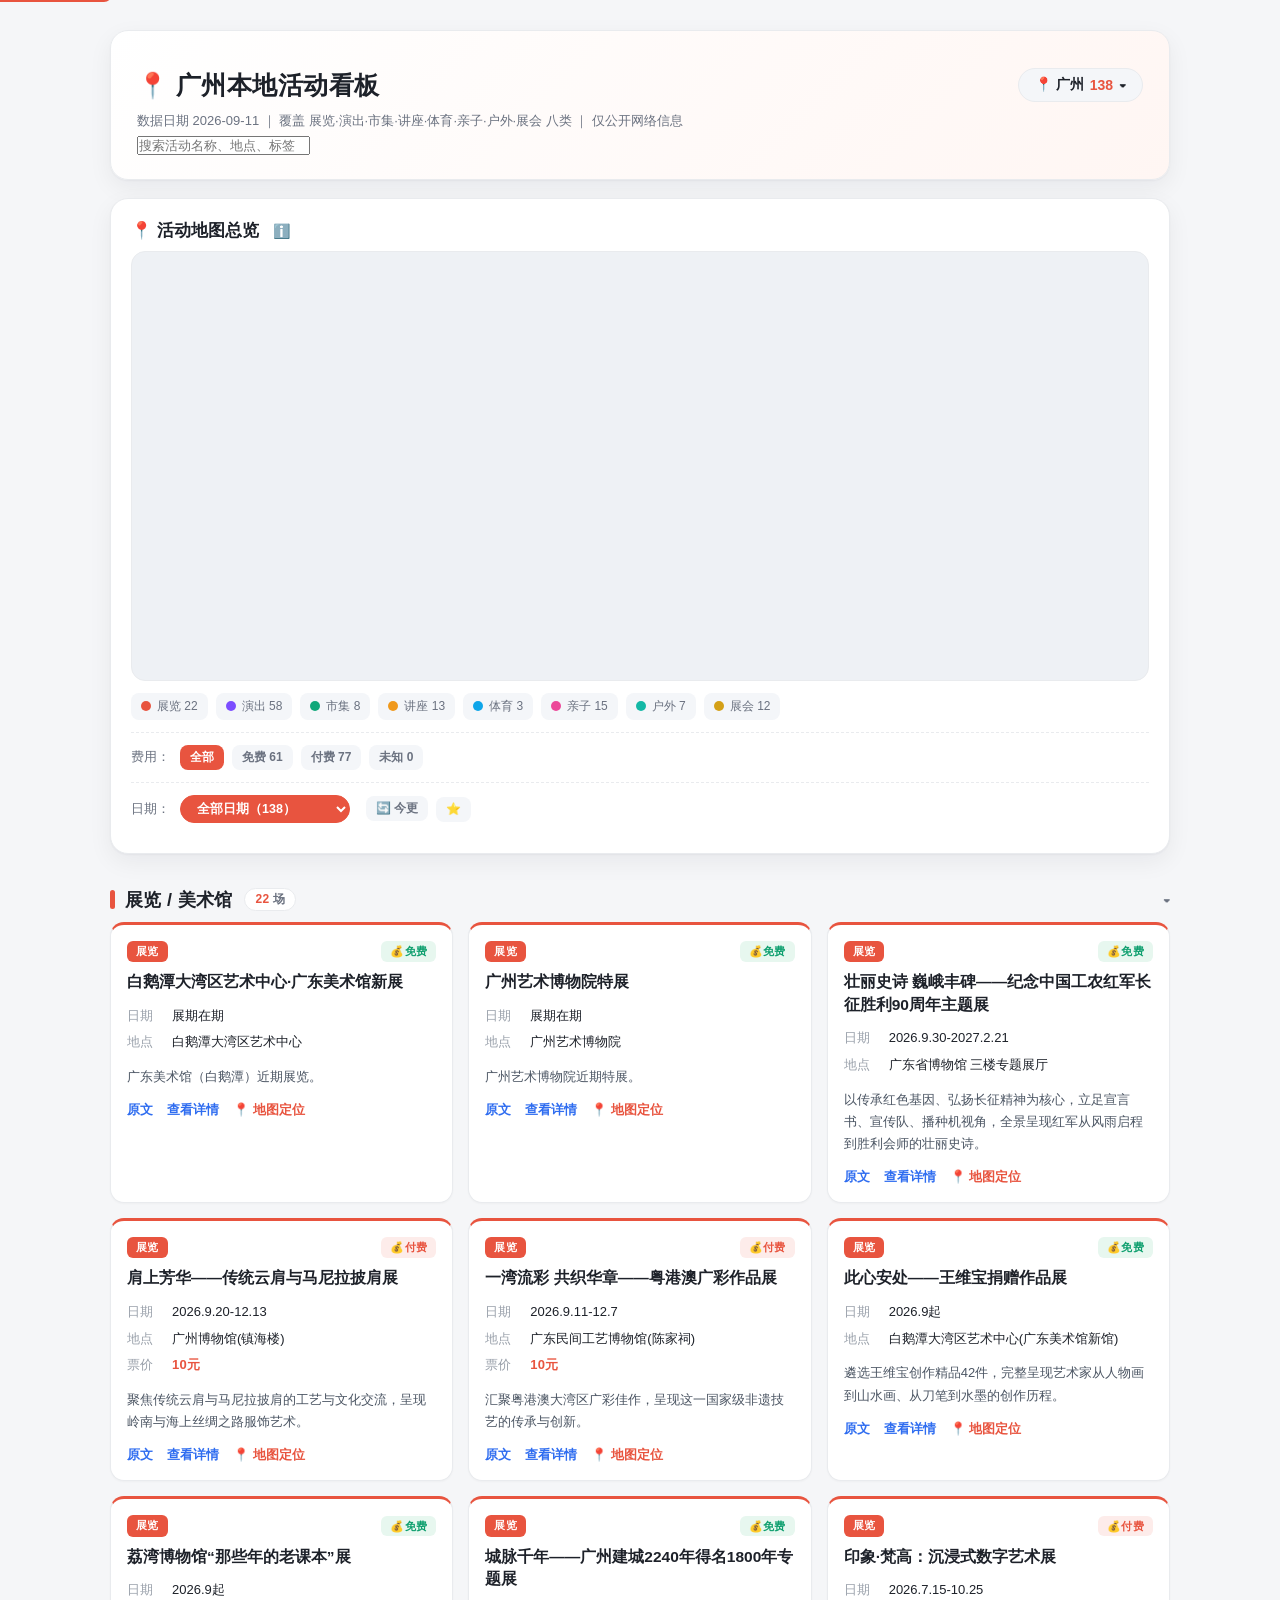
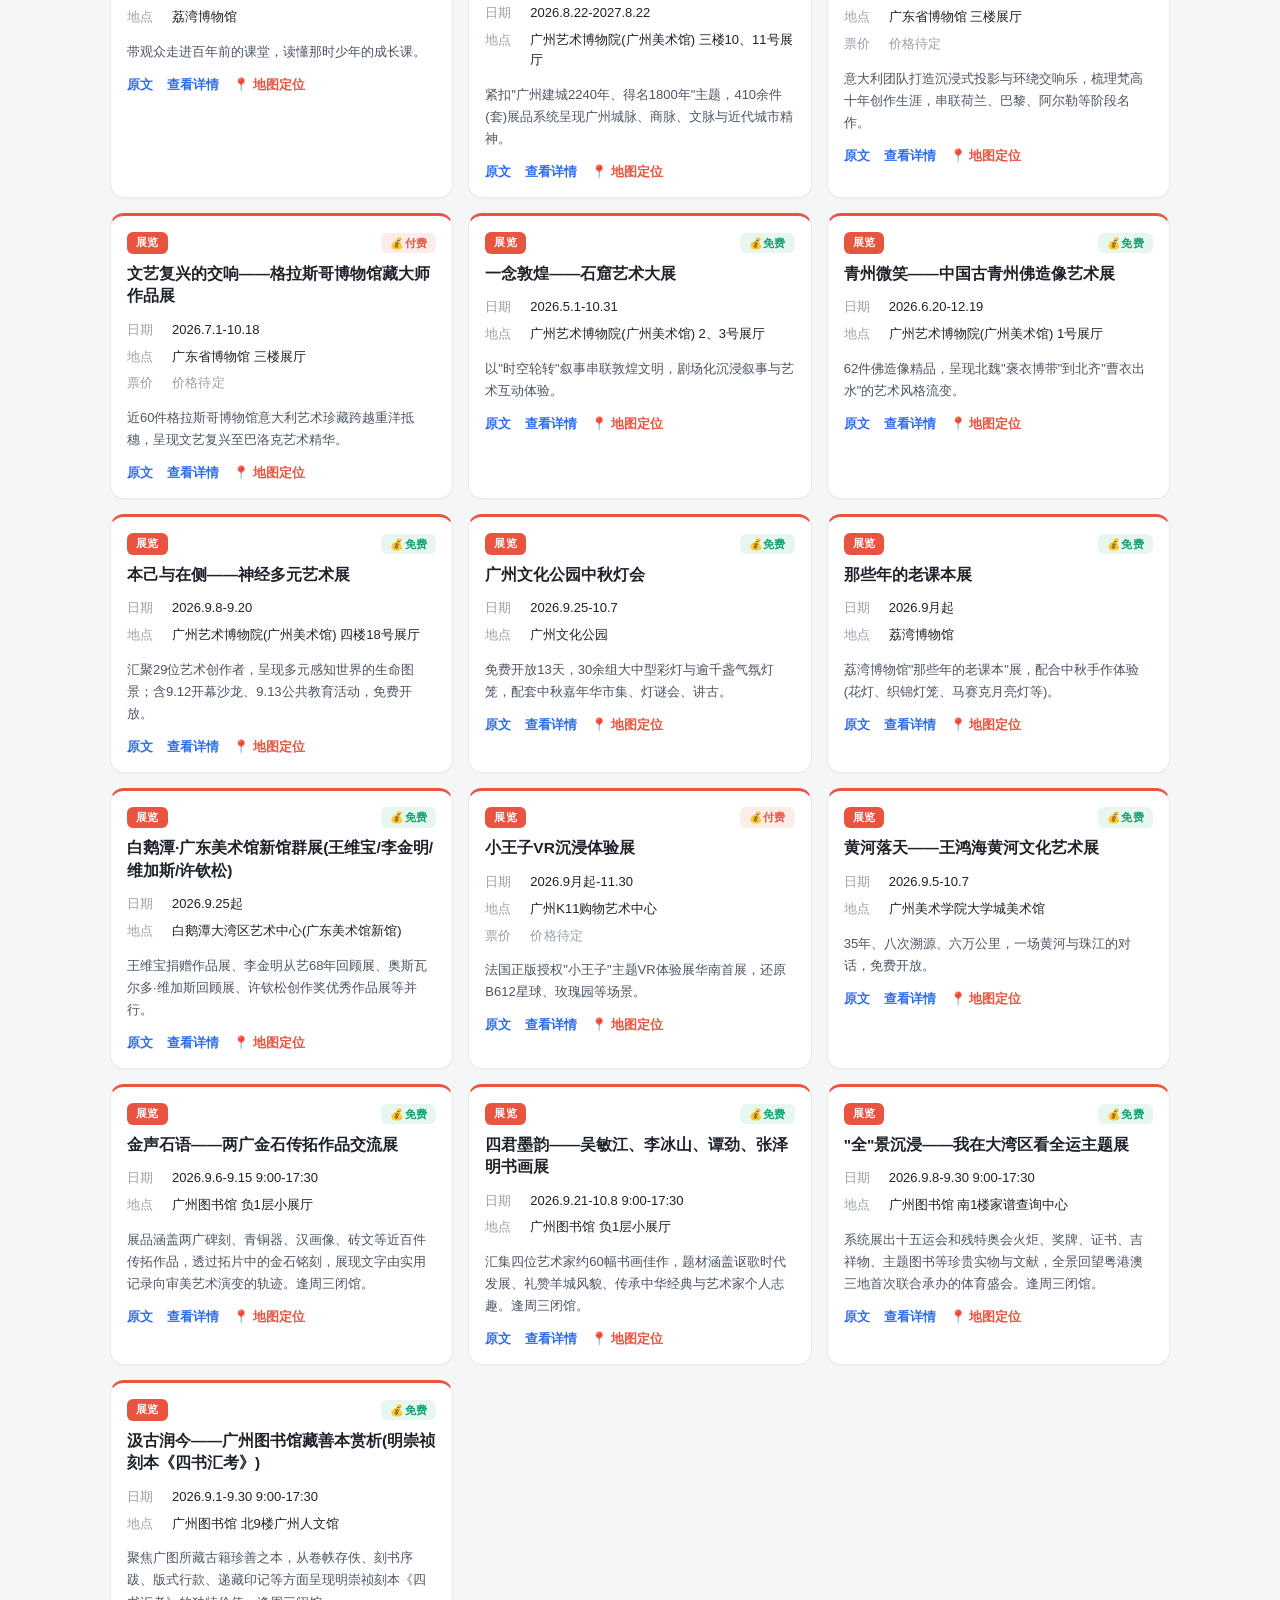
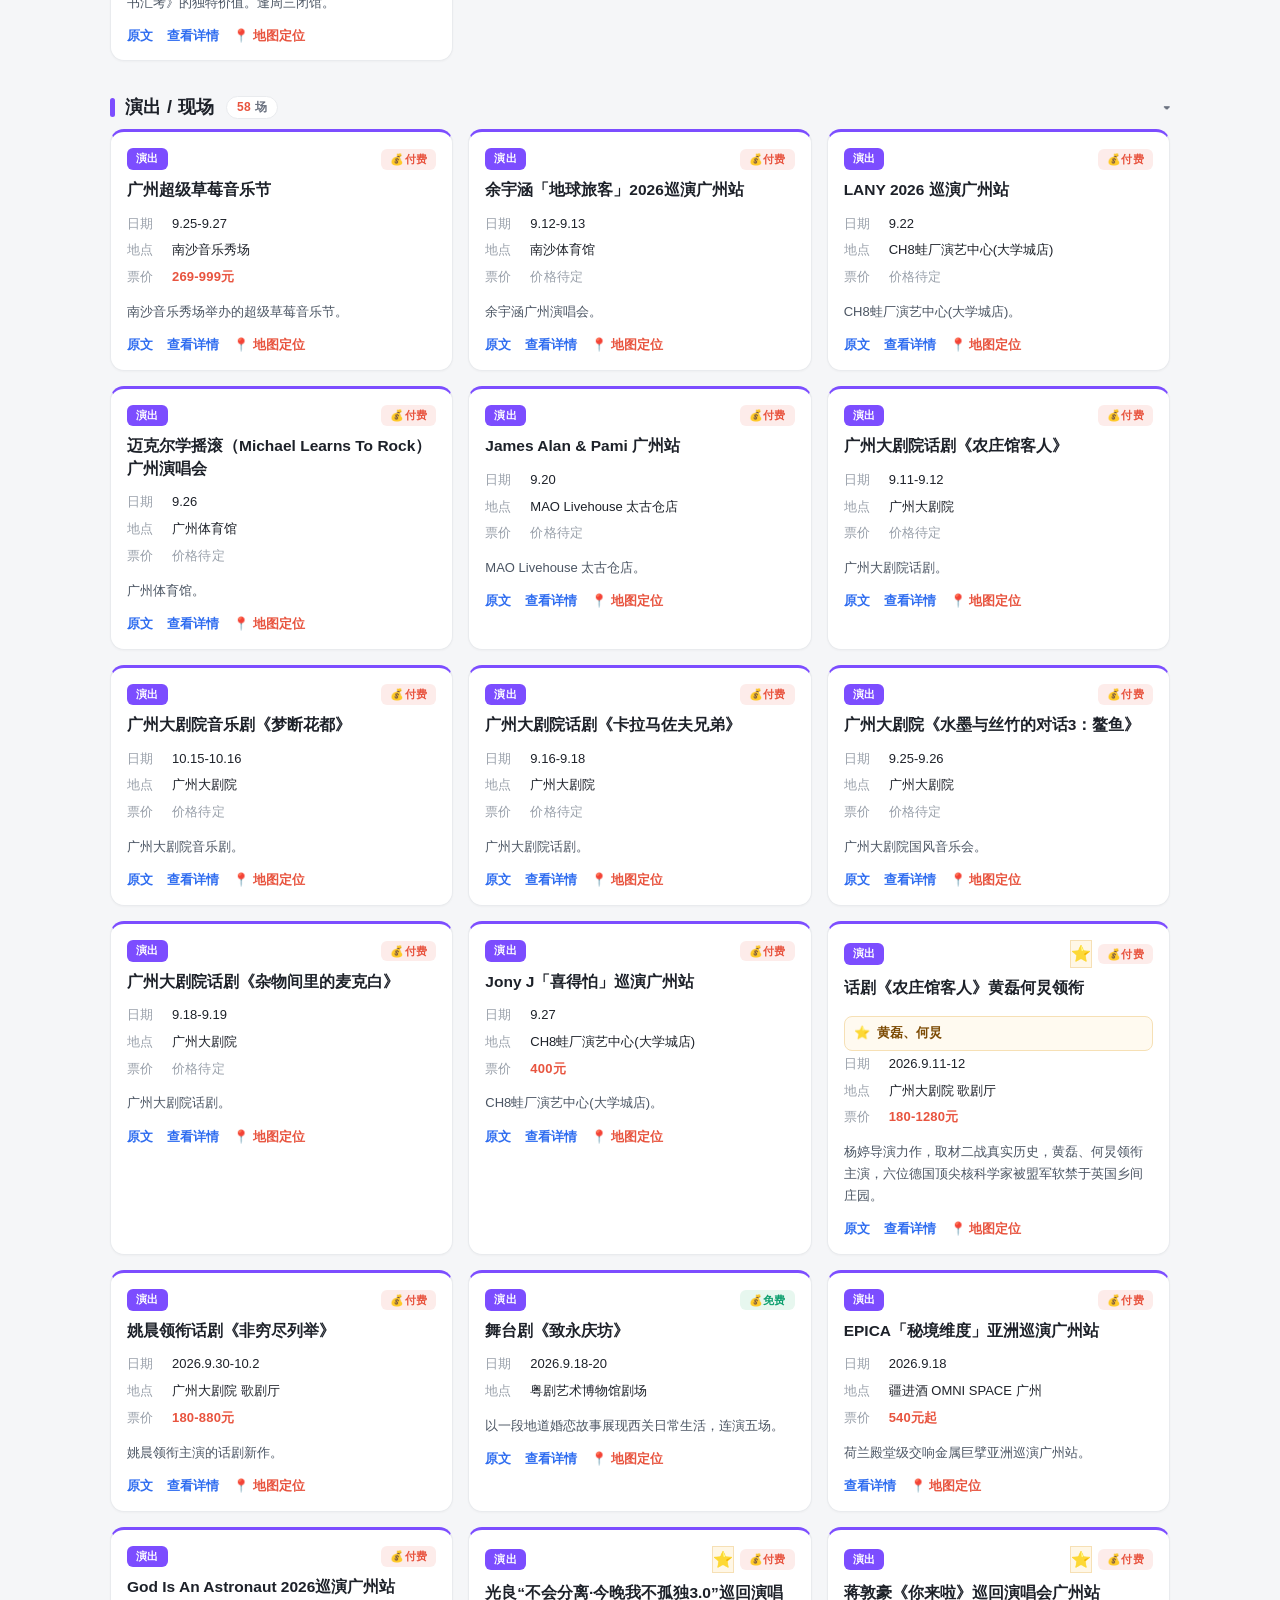
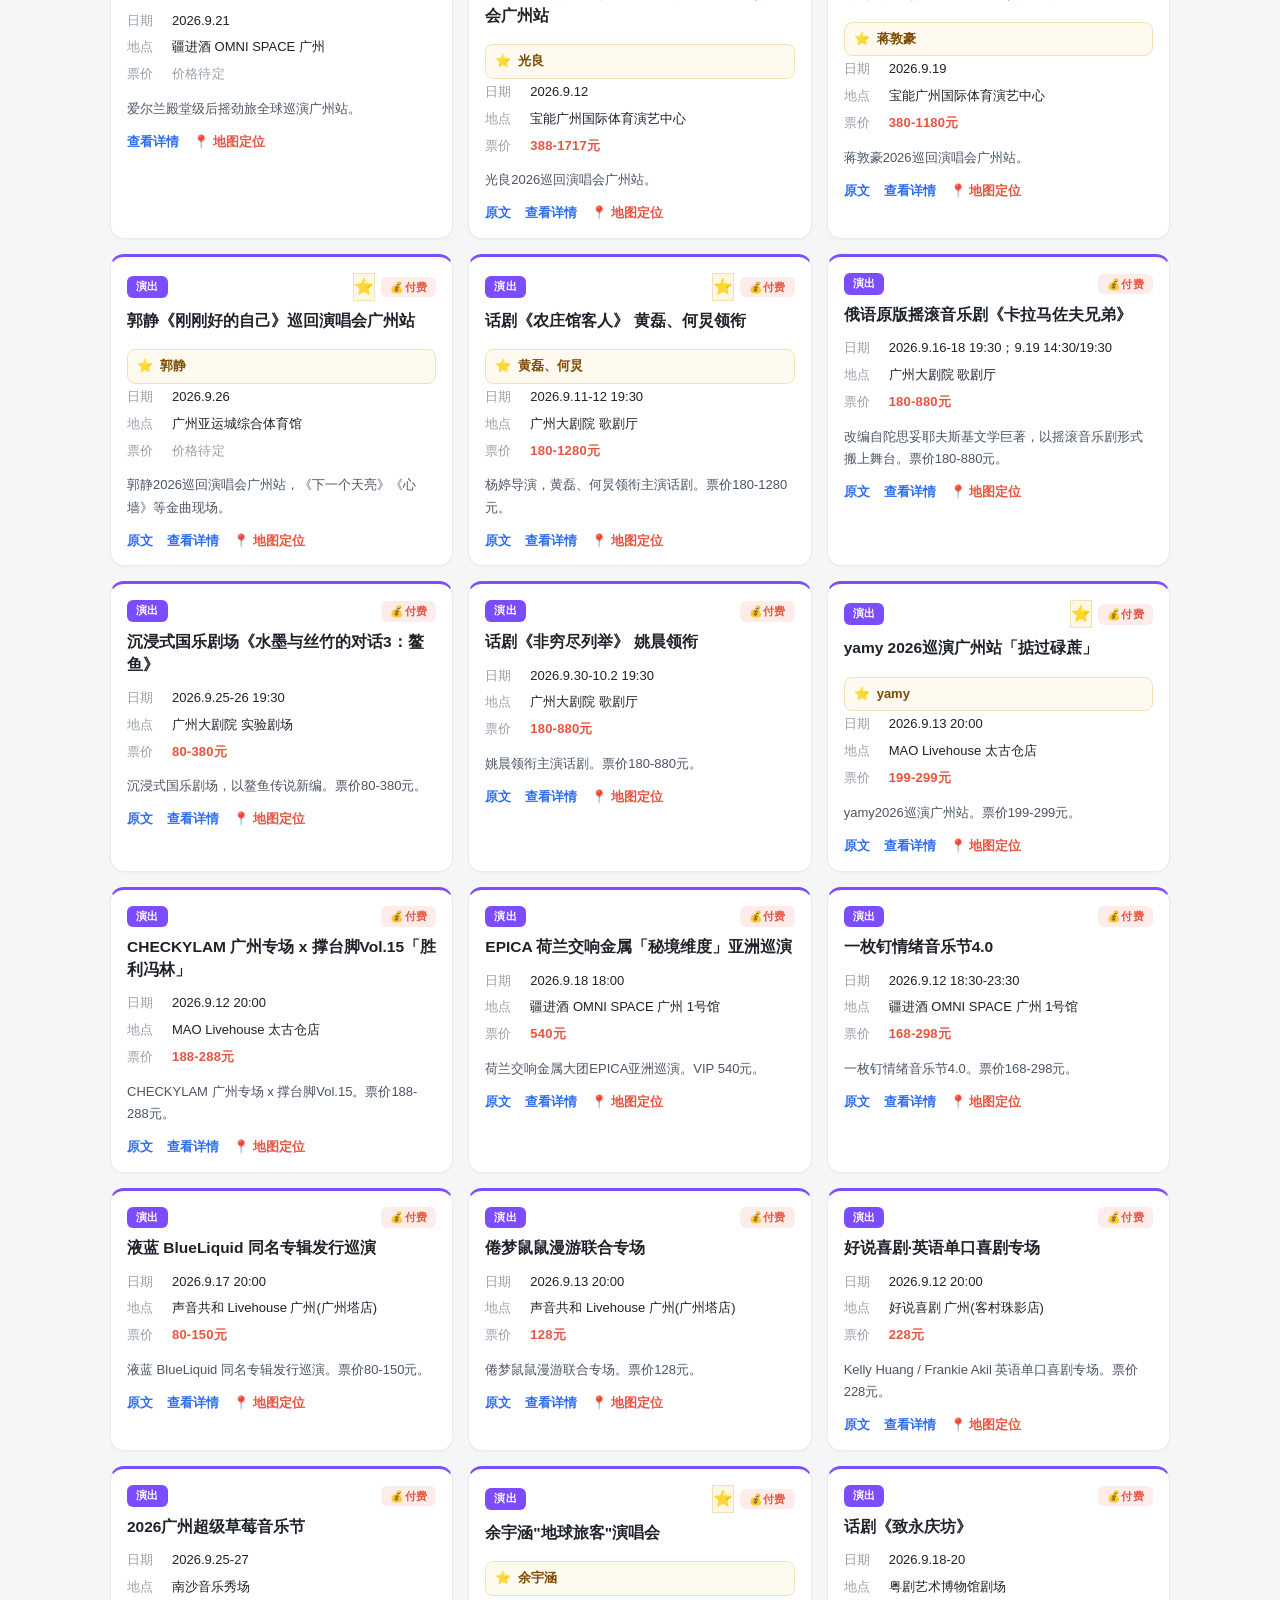
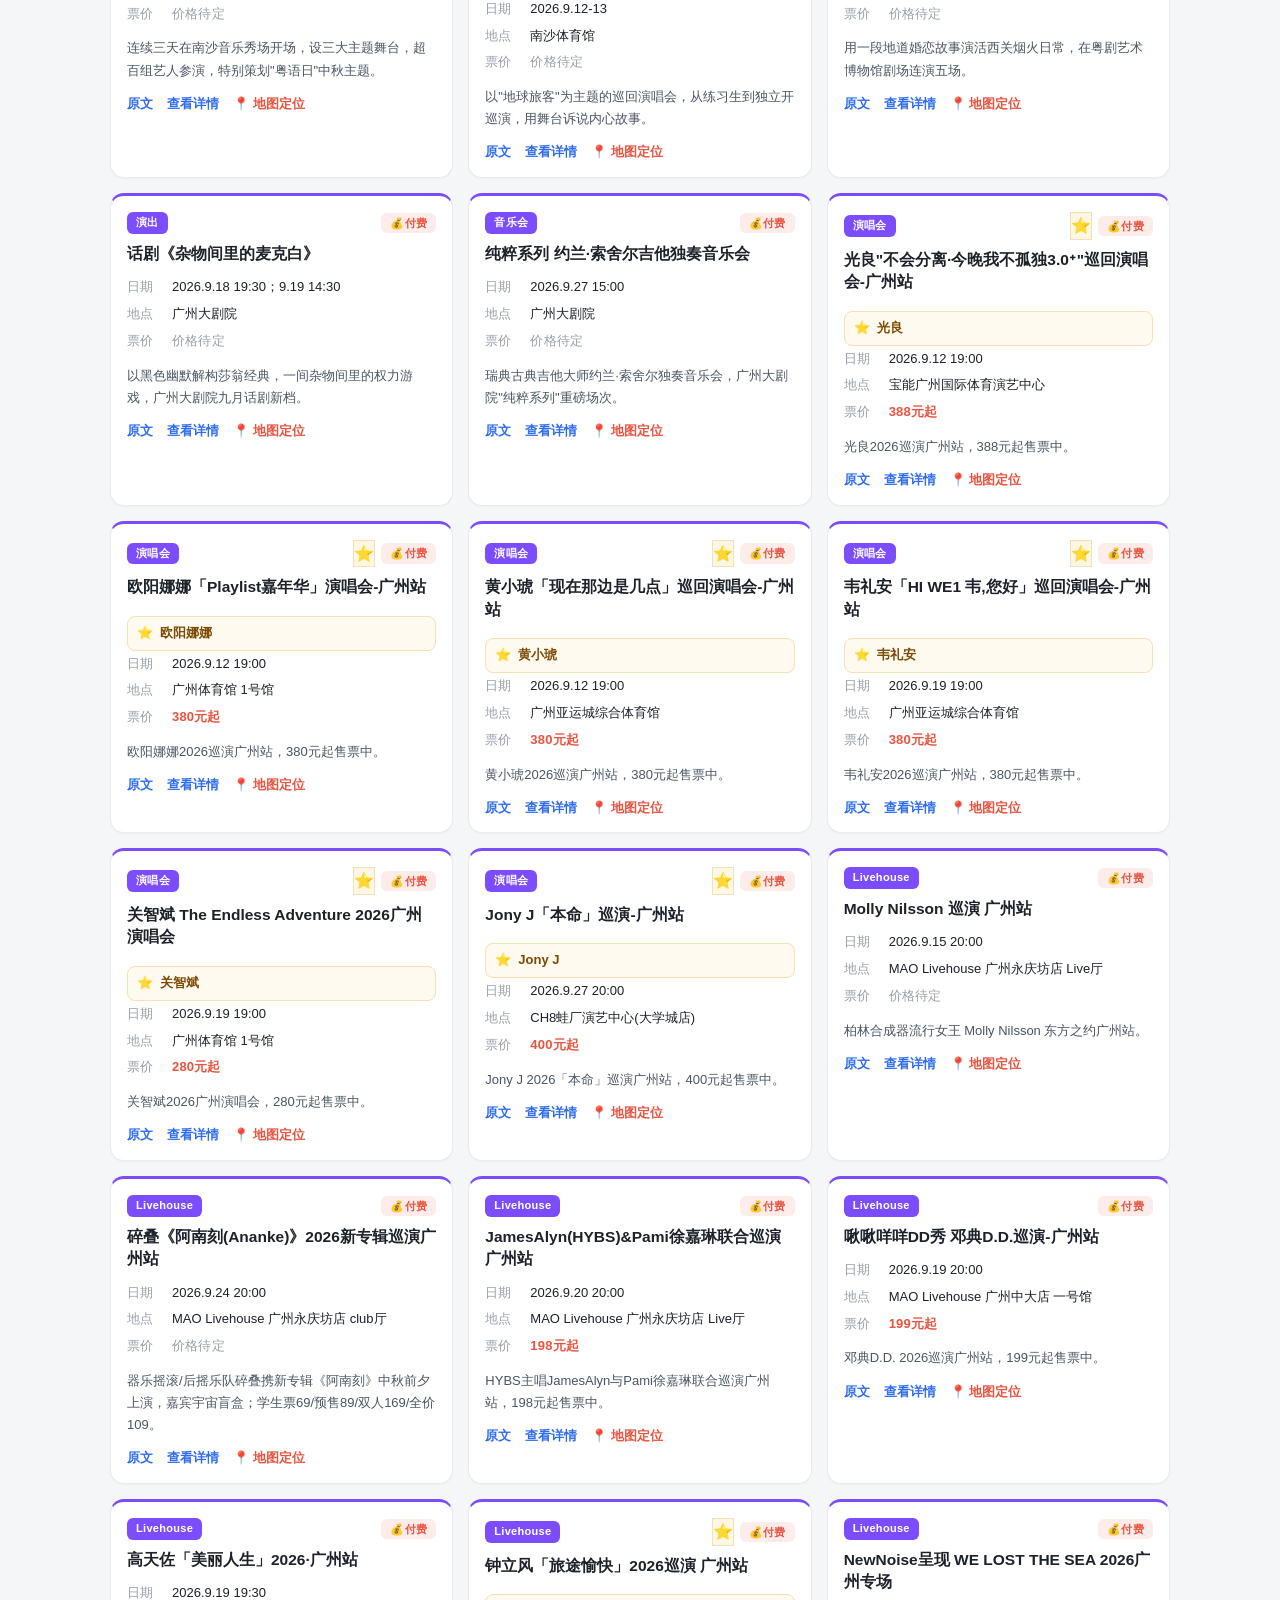
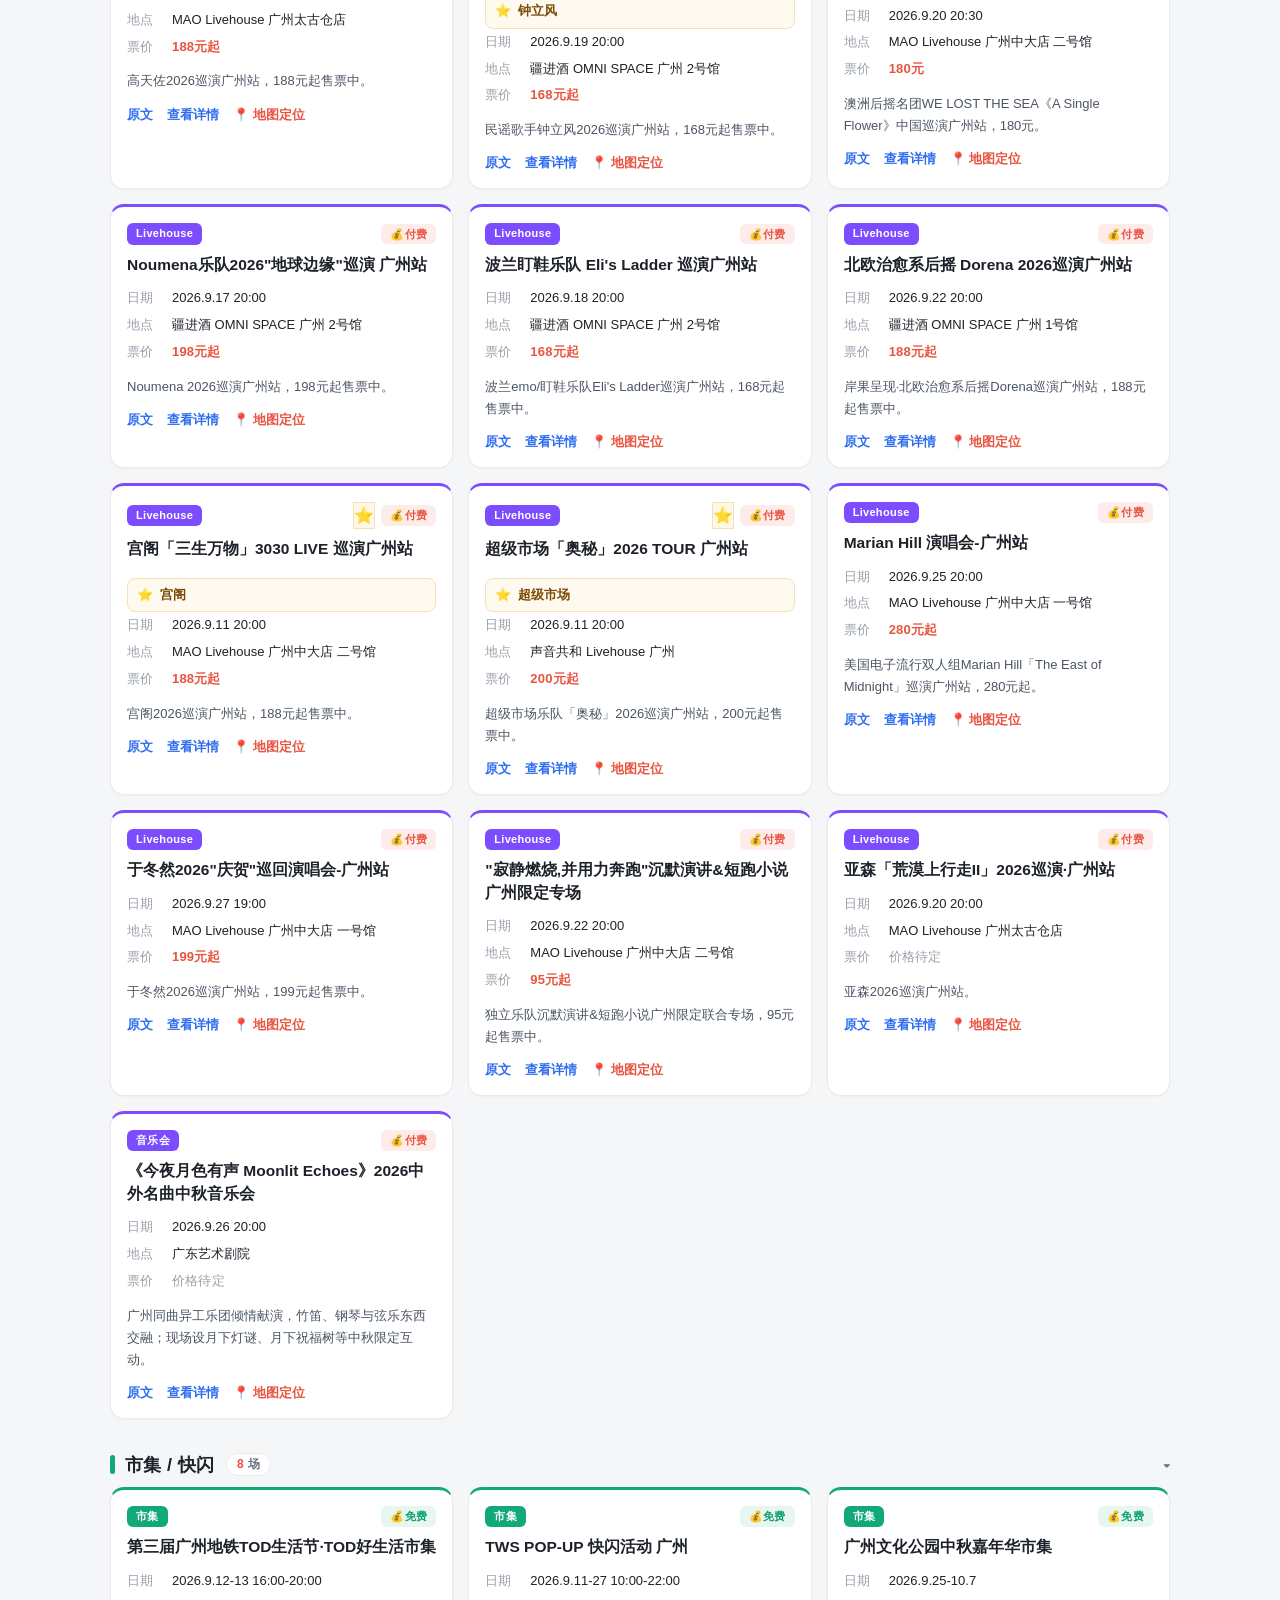
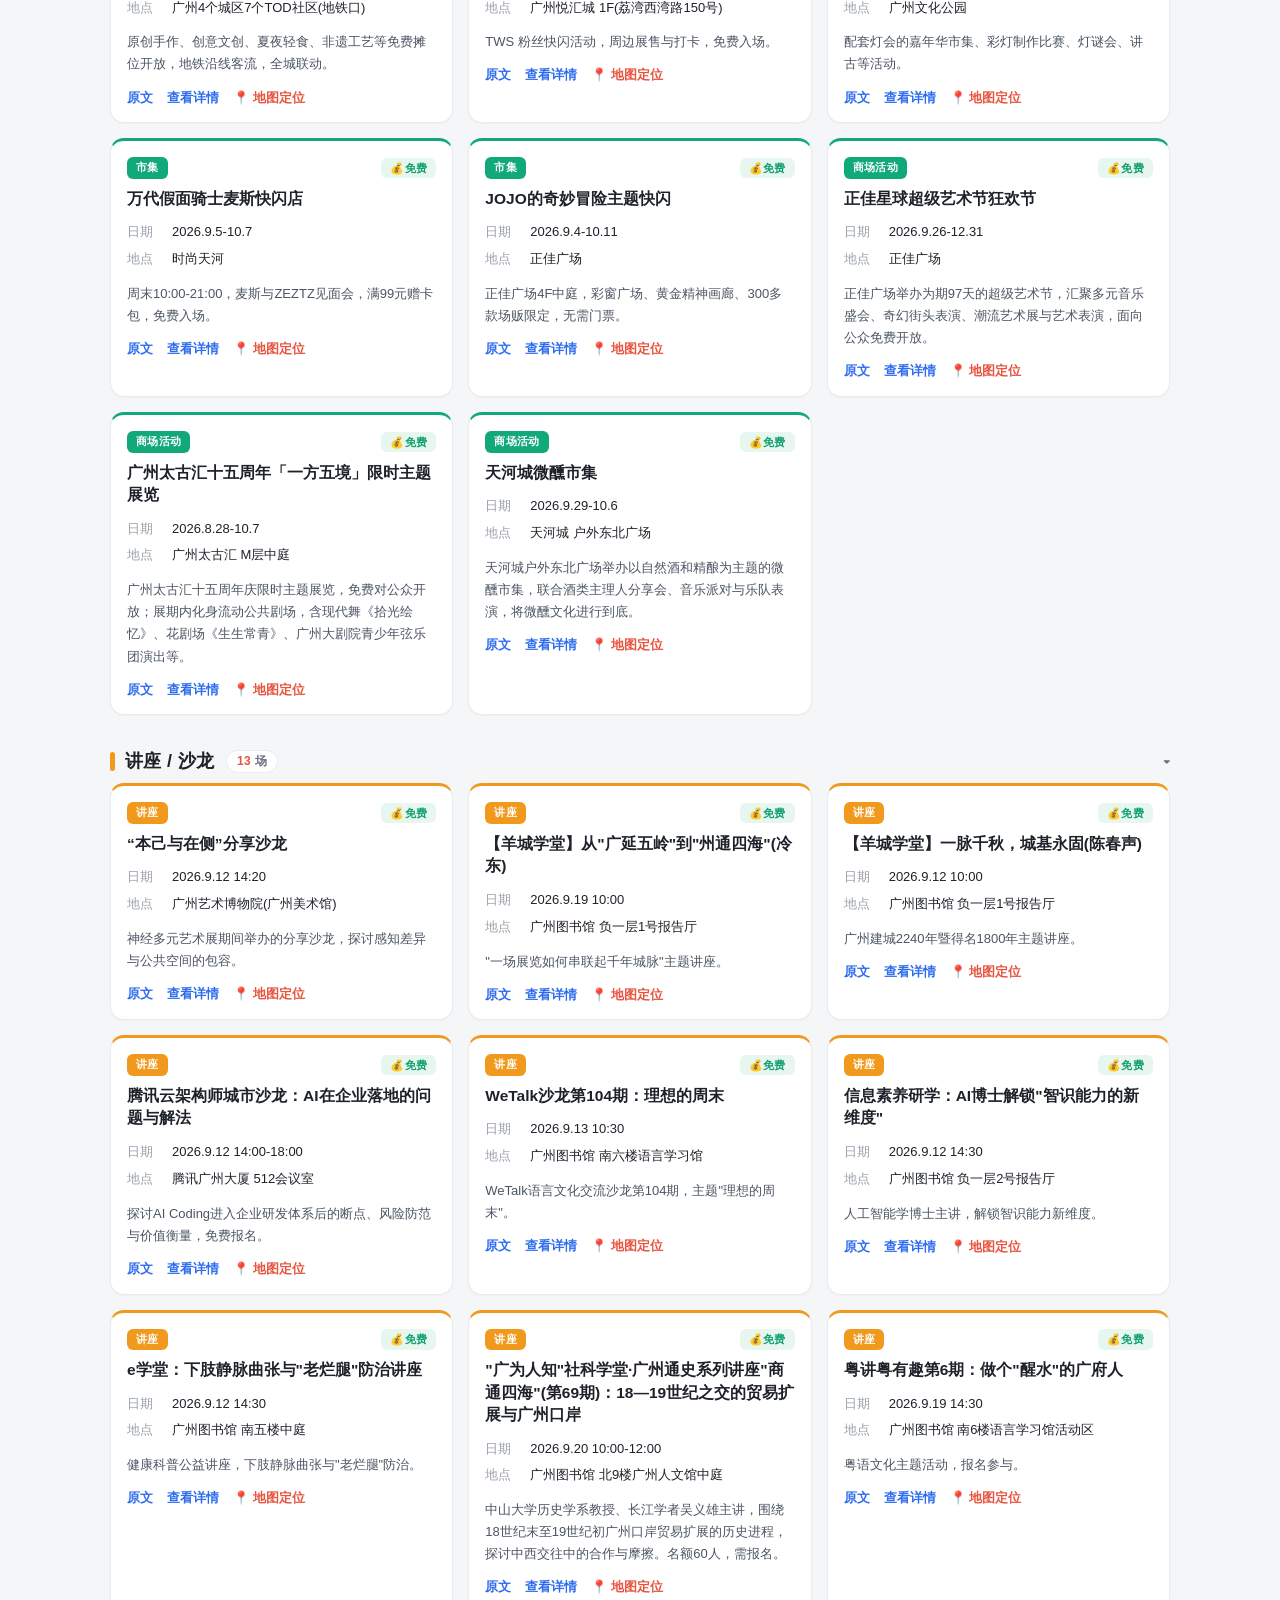
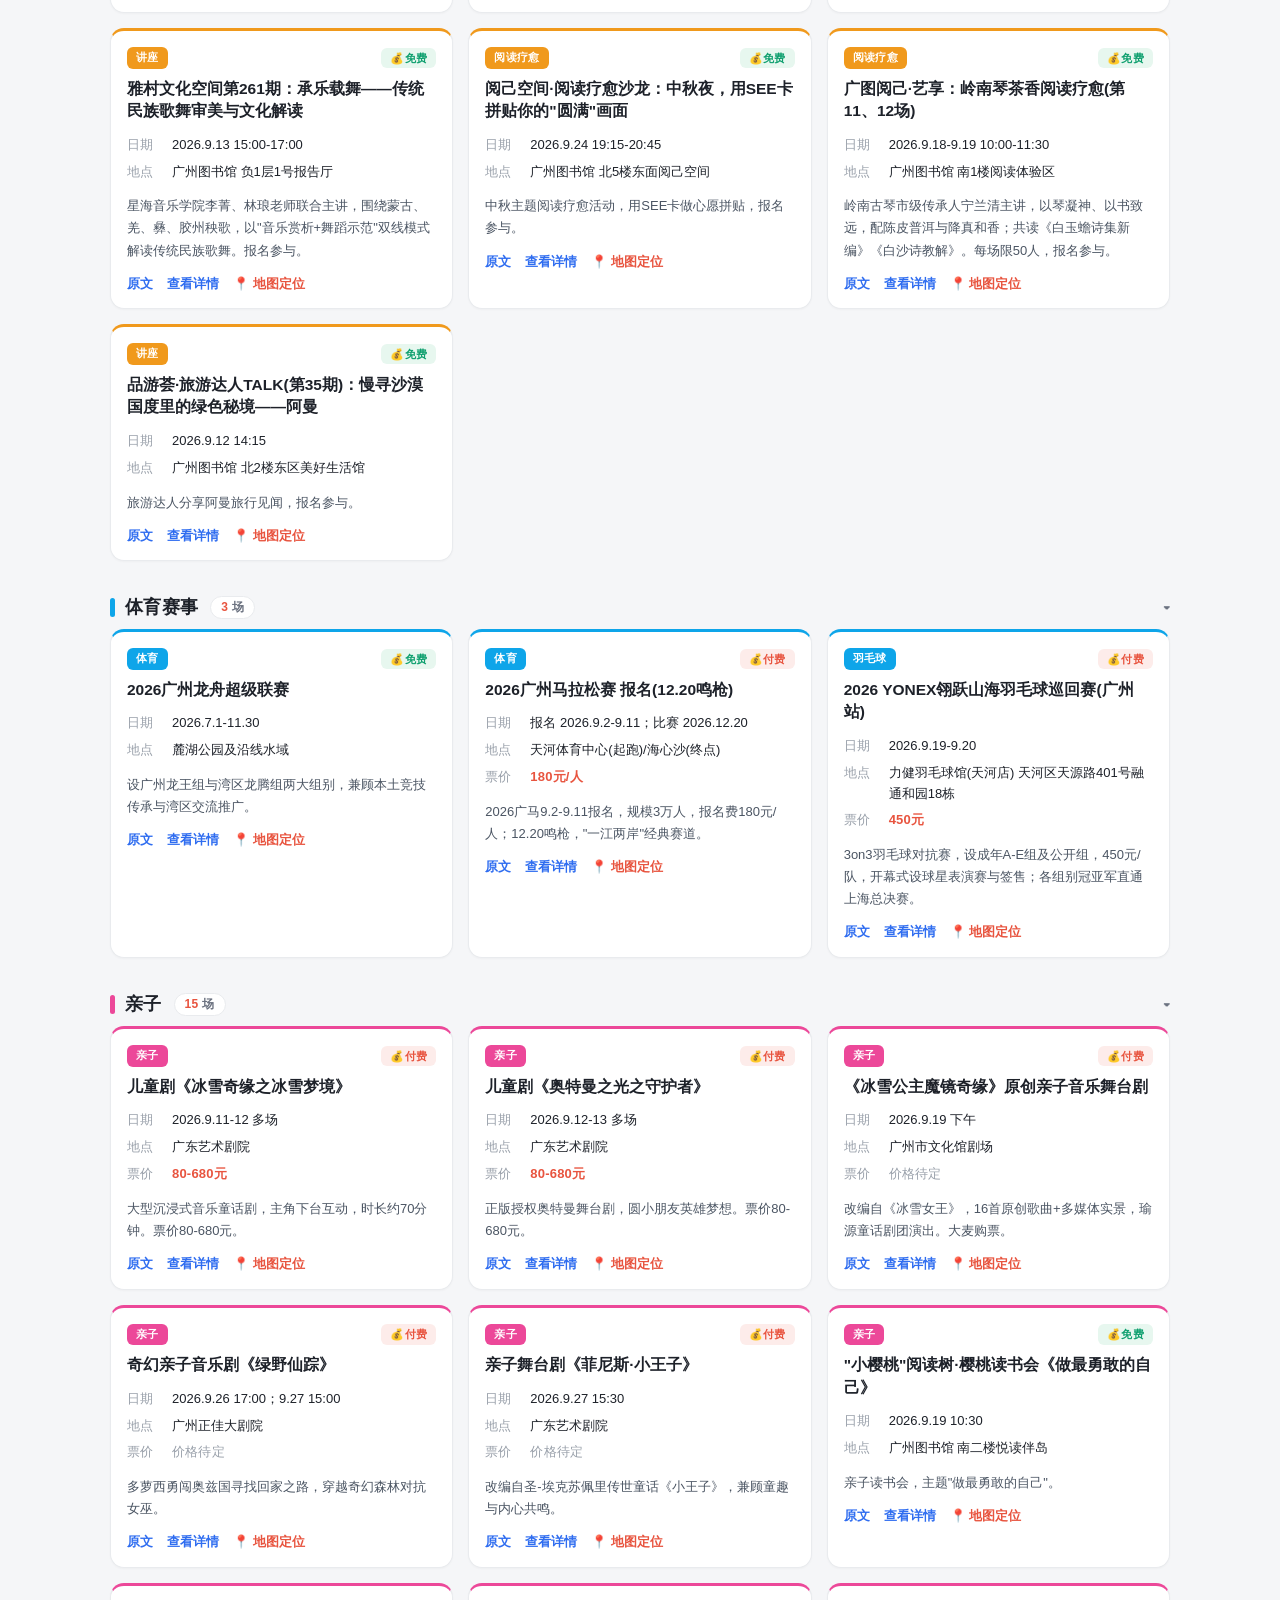
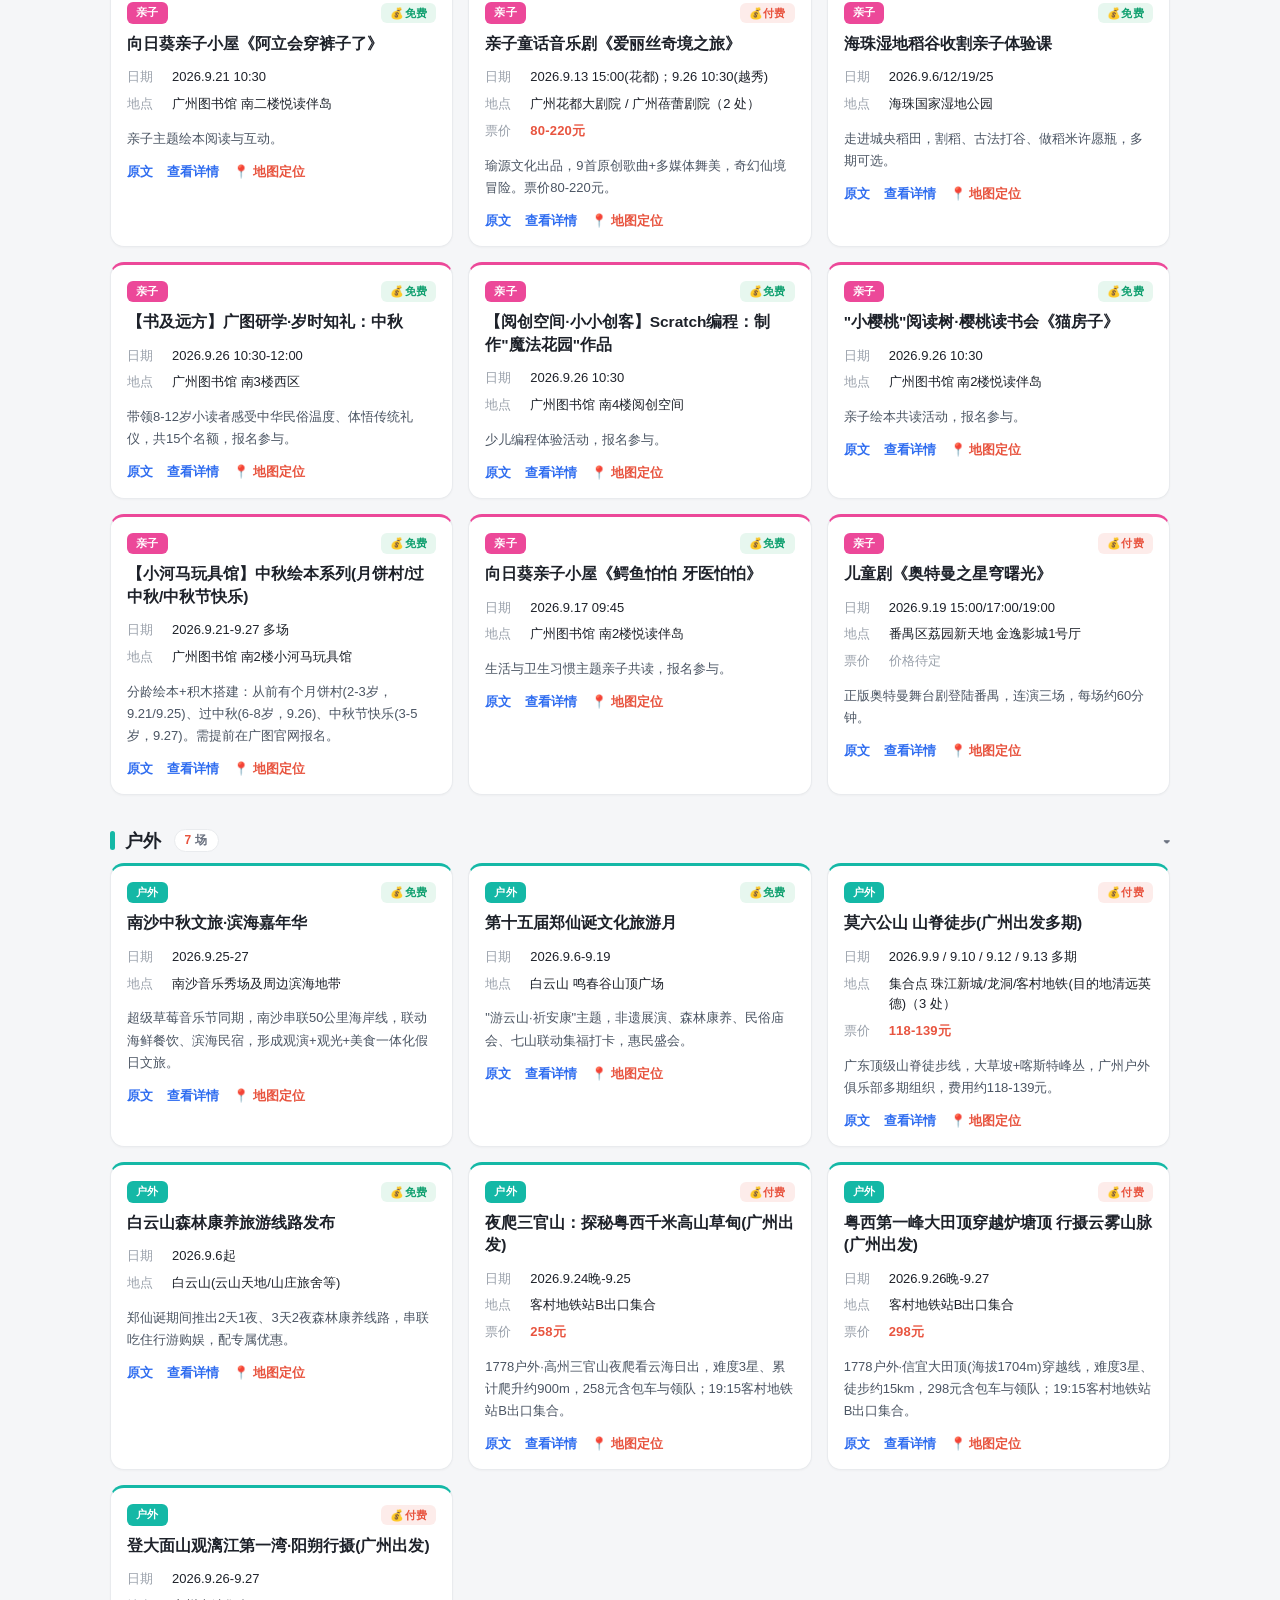
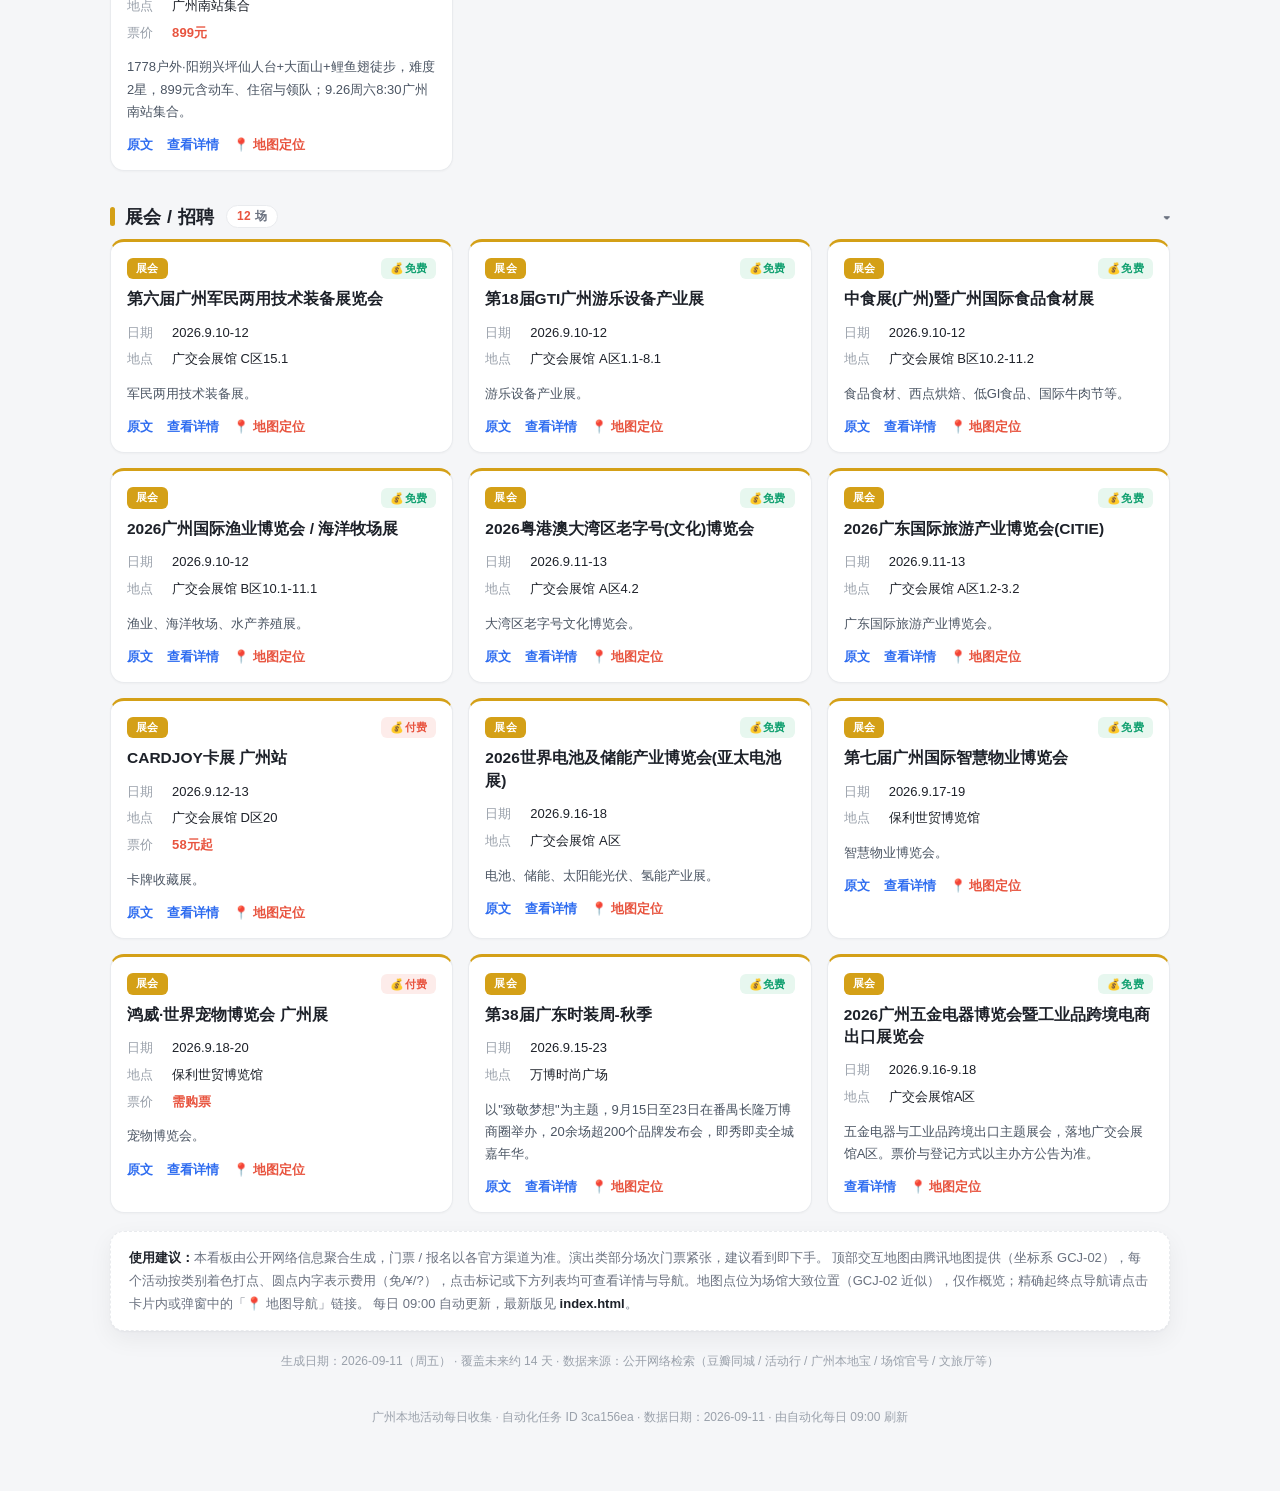
==== commit 3a3fb5cd: "Add files via upload" ====
--- a/index.html
+++ b/index.html
@@ -140,11 +140,12 @@
     .map-filter .fl{width:100%;margin-bottom:2px}
     .map-filter button,.map-filter select{min-height:38px;padding:7px 13px}
     .map-filter .hint{width:100%;margin-top:2px}
-    /* date bar inline layout on mobile */
-    #dateBar{display:flex;align-items:center;flex-wrap:nowrap;}
-    #dateBar .fl{width:auto;margin-right:8px;margin-bottom:0;}
-    #dateBar select{margin-right:4px;}
-    #dateBar .hint{margin-right:4px;}
+    /* date bar inline layout on mobile：日期选择可收缩，两个筛选按钮始终可见，无需横滑 */
+    #dateBar{display:flex;align-items:center;flex-wrap:nowrap;gap:6px;}
+    #dateBar .fl{flex:0 0 auto;width:auto;margin:0;}
+    #dateBar select{flex:1 1 auto;min-width:0;margin:0;}
+    #dateBar .hint{display:none;}   /* 移动端隐藏长提示，给按钮腾空间 */
+    #dateBar button{flex:0 0 auto;margin:0;}
     .map-list{max-height:200px}
     section{margin-top:20px}
     .note{font-size:12px;padding:12px 14px;margin-top:14px;line-height:1.7}
@@ -214,6 +215,7 @@
       <span class="fl">日期：</span>
       <select id="dateSelect"></select>
       <span class="hint" id="dateHint"></span>
+      <button data-today="1">🔄 今更</button>
       <span id="starBar"><button data-star="1">⭐</button></span>
     </div>
     <div class="map-list" id="eventList" data-page-node-id="evtL"></div>
@@ -289,7 +291,7 @@
     return (c && CITY_MAP[c]) ? c : D.cities[0].code;
   }
   var CITY = CITY_MAP[getCityId()];
-  var events = [], byId = {}, stateDate = '', searchQuery = '', stateCat = '', stateCost = 'all', stateStar = false;
+  var events = [], byId = {}, stateDate = '', searchQuery = '', stateCat = '', stateCost = 'all', stateStar = false, stateToday = false;
 
   // 动态加载所有城市的数据文件，聚合到 D.events；城市切换时只重载数据
   function loadCityData(cityId, callback){
@@ -387,6 +389,9 @@
   }
 
   function applyFilters(){
+    // 今日新增：以 createdAt 为准，格式为 YYYY-MM-DD
+    var today = new Date();
+    var todayStart = isoOf(today);   // 本地日期，避免 toISOString() 的 UTC 偏移导致凌晨误判为前一天
     // 先搜索，再日期 / 类别 / 费用 筛选 —— 全页面数据统一由此计算
     var base = cityEvents;
     if(searchQuery){
@@ -402,6 +407,7 @@
       if(stateCat && e.categoryId !== stateCat) return false;        // 类别筛选
       if(stateCost !== 'all' && e.costId !== stateCost) return false;  // 费用筛选
       if(stateStar && !e.celebrity) return false;                      // 明星标记筛选
+      if(stateToday && (e.createdAt || '').slice(0,10) < todayStart) return false;   // 今日新增筛选
       return true;
     });
     renderSummary();
@@ -444,13 +450,18 @@
         applyFilters();
       });
     }
-    var sbar = document.getElementById('starBar');
-    if(sbar && !sbar.dataset.bound){
-      sbar.dataset.bound = '1';
-      sbar.addEventListener('click', function(ev){
+    var dbar = document.getElementById('dateBar');
+    if(dbar && !dbar.dataset.bound){
+      dbar.dataset.bound = '1';
+      dbar.addEventListener('click', function(ev){
         var btn = ev.target.closest('button'); if(!btn) return;
-        stateStar = (btn.getAttribute('data-star') === '1') ? !stateStar : false;
-        applyFilters();
+        if(btn.getAttribute('data-today') === '1'){
+          stateToday = !stateToday;
+          applyFilters();
+        }else if(btn.getAttribute('data-star') === '1'){
+          stateStar = !stateStar;
+          applyFilters();
+        }
       });
     }
   }
@@ -643,10 +654,14 @@
     if(fbar){ Array.prototype.forEach.call(fbar.querySelectorAll('button'), function(b){
       b.classList.toggle('on', b.getAttribute('data-f') === stateCost);
     }); }
-    // 同步明星筛选条「选中」状态
-    var sbar = document.getElementById('starBar');
-    if(sbar){ Array.prototype.forEach.call(sbar.querySelectorAll('button'), function(b){
-      b.classList.toggle('on', stateStar && b.getAttribute('data-star') === '1');
+    // 同步明星/今日筛选条「选中」状态（🔄 今 与 ⭐ 均在 #dateBar 内）
+    var dbar = document.getElementById('dateBar');
+    if(dbar){ Array.prototype.forEach.call(dbar.querySelectorAll('button'), function(b){
+      if(b.getAttribute('data-today') === '1'){
+        b.classList.toggle('on', stateToday);
+      }else if(b.getAttribute('data-star') === '1'){
+        b.classList.toggle('on', stateStar);
+      }
     }); }
   }
 
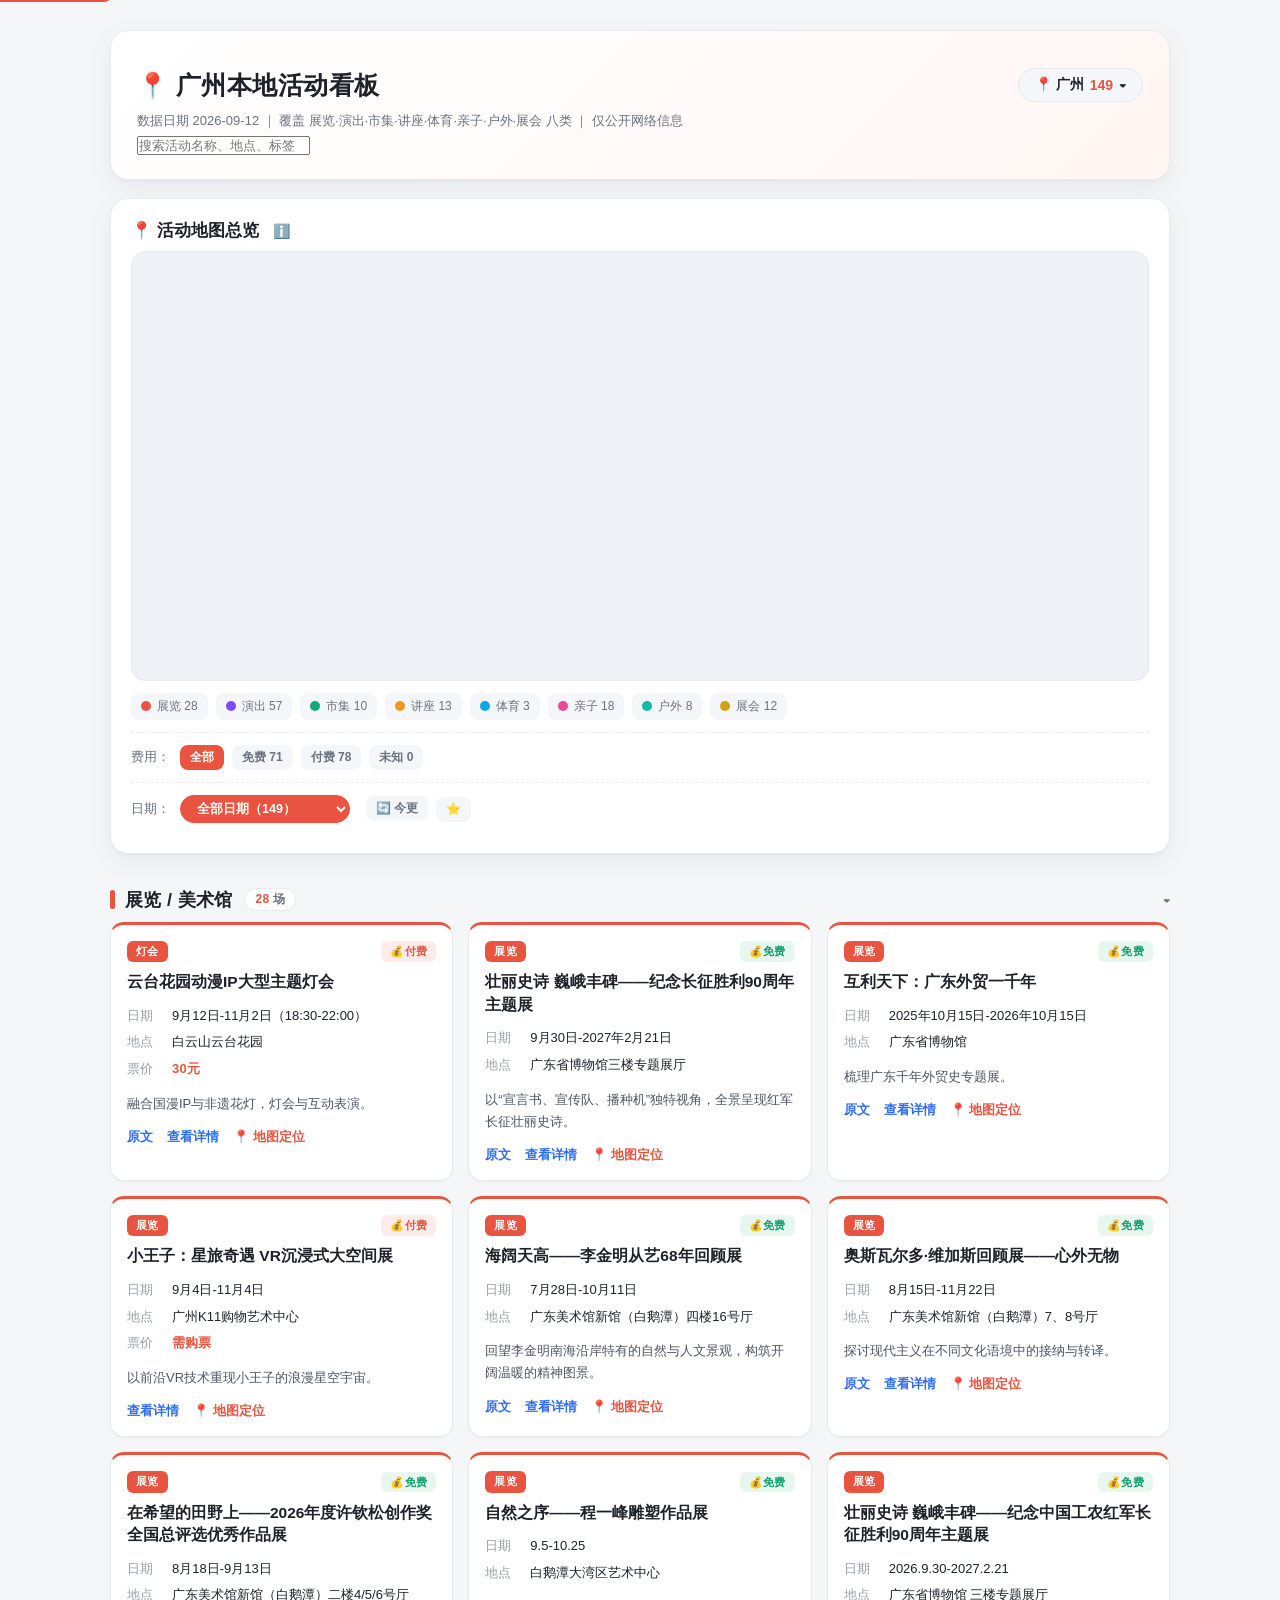
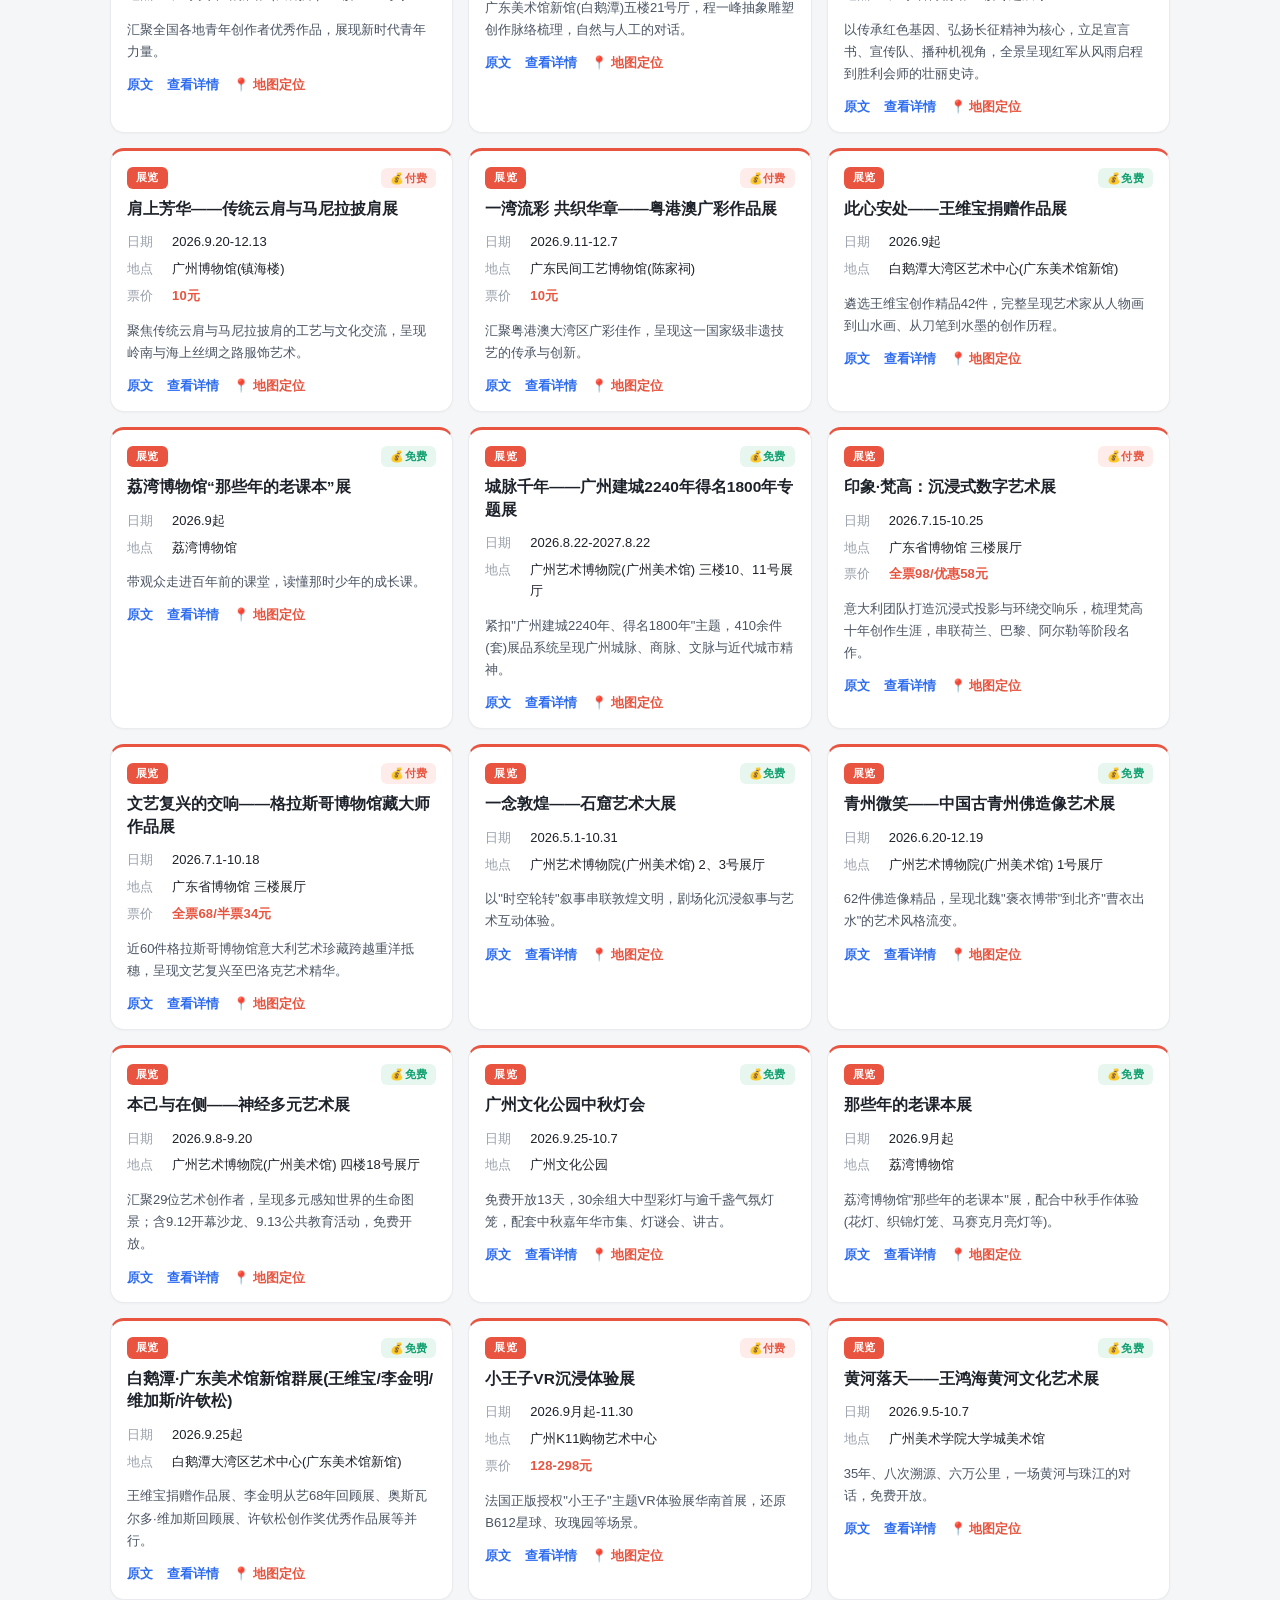
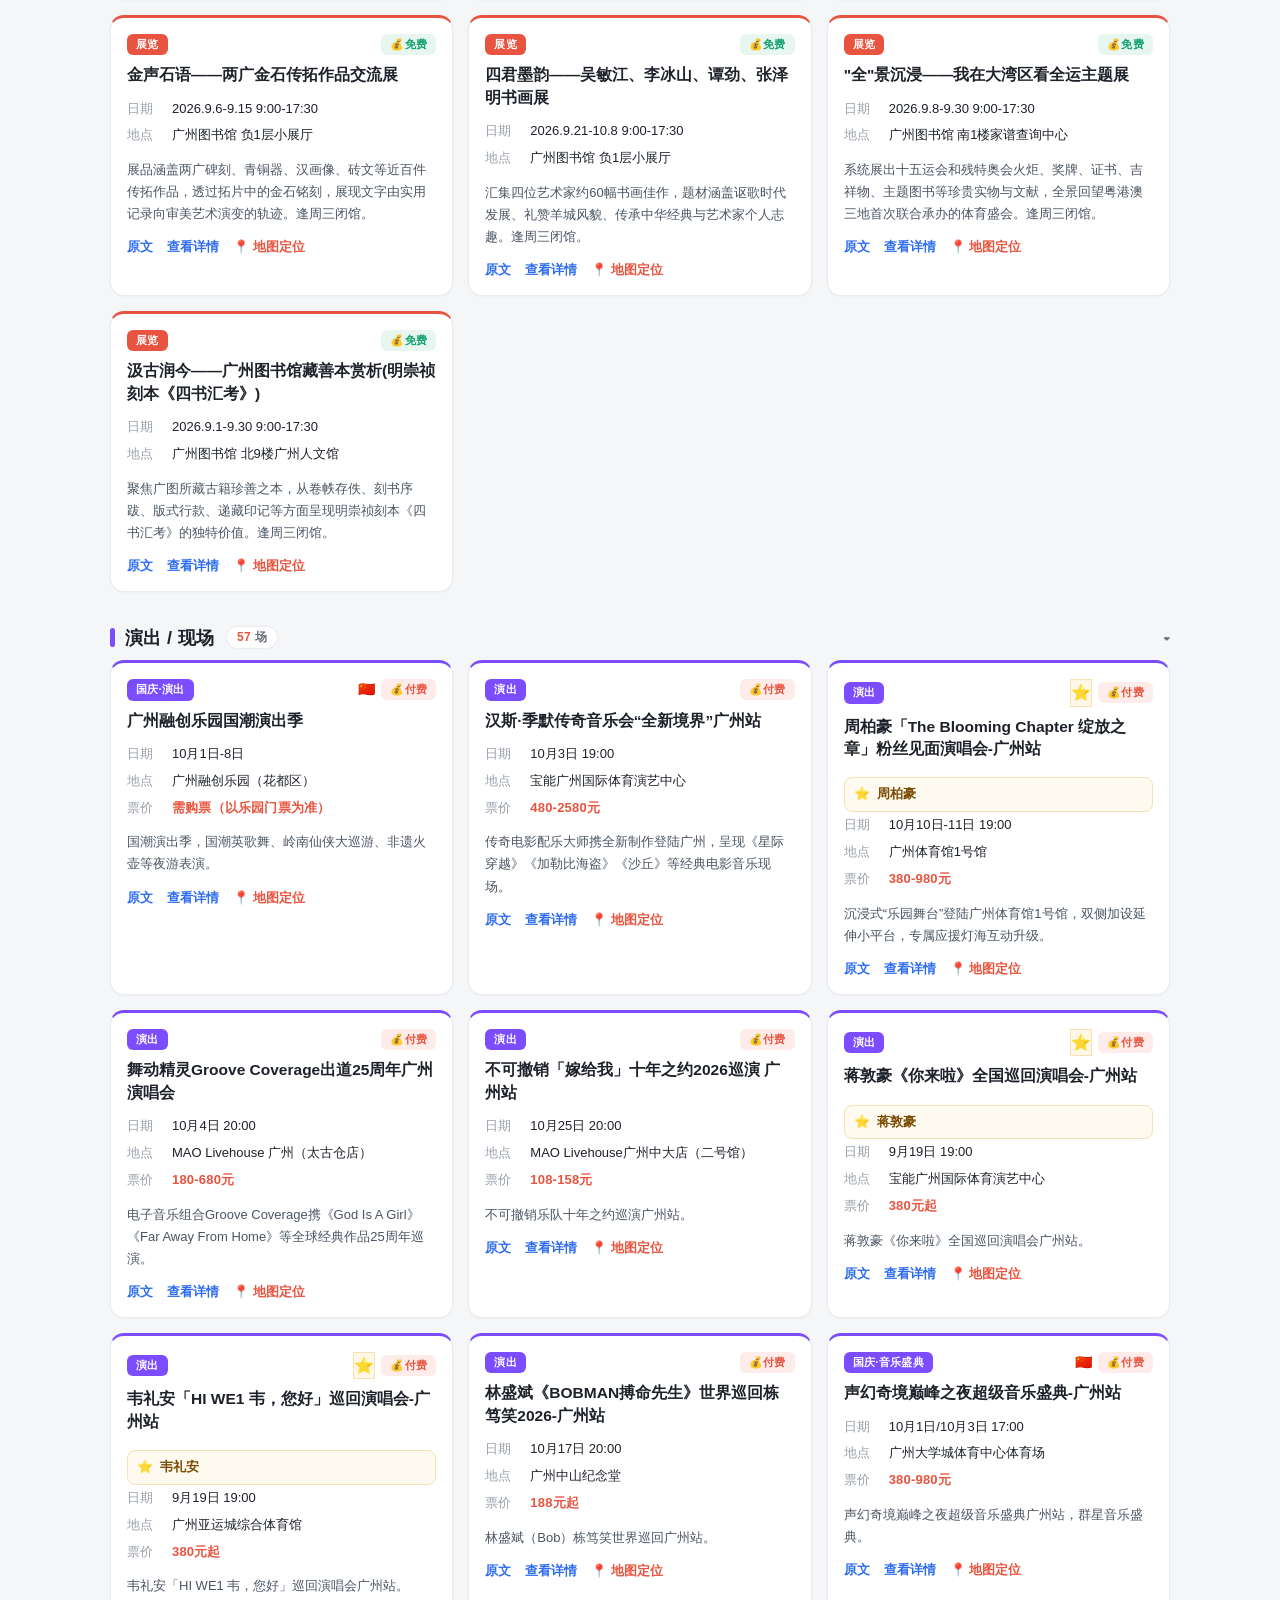
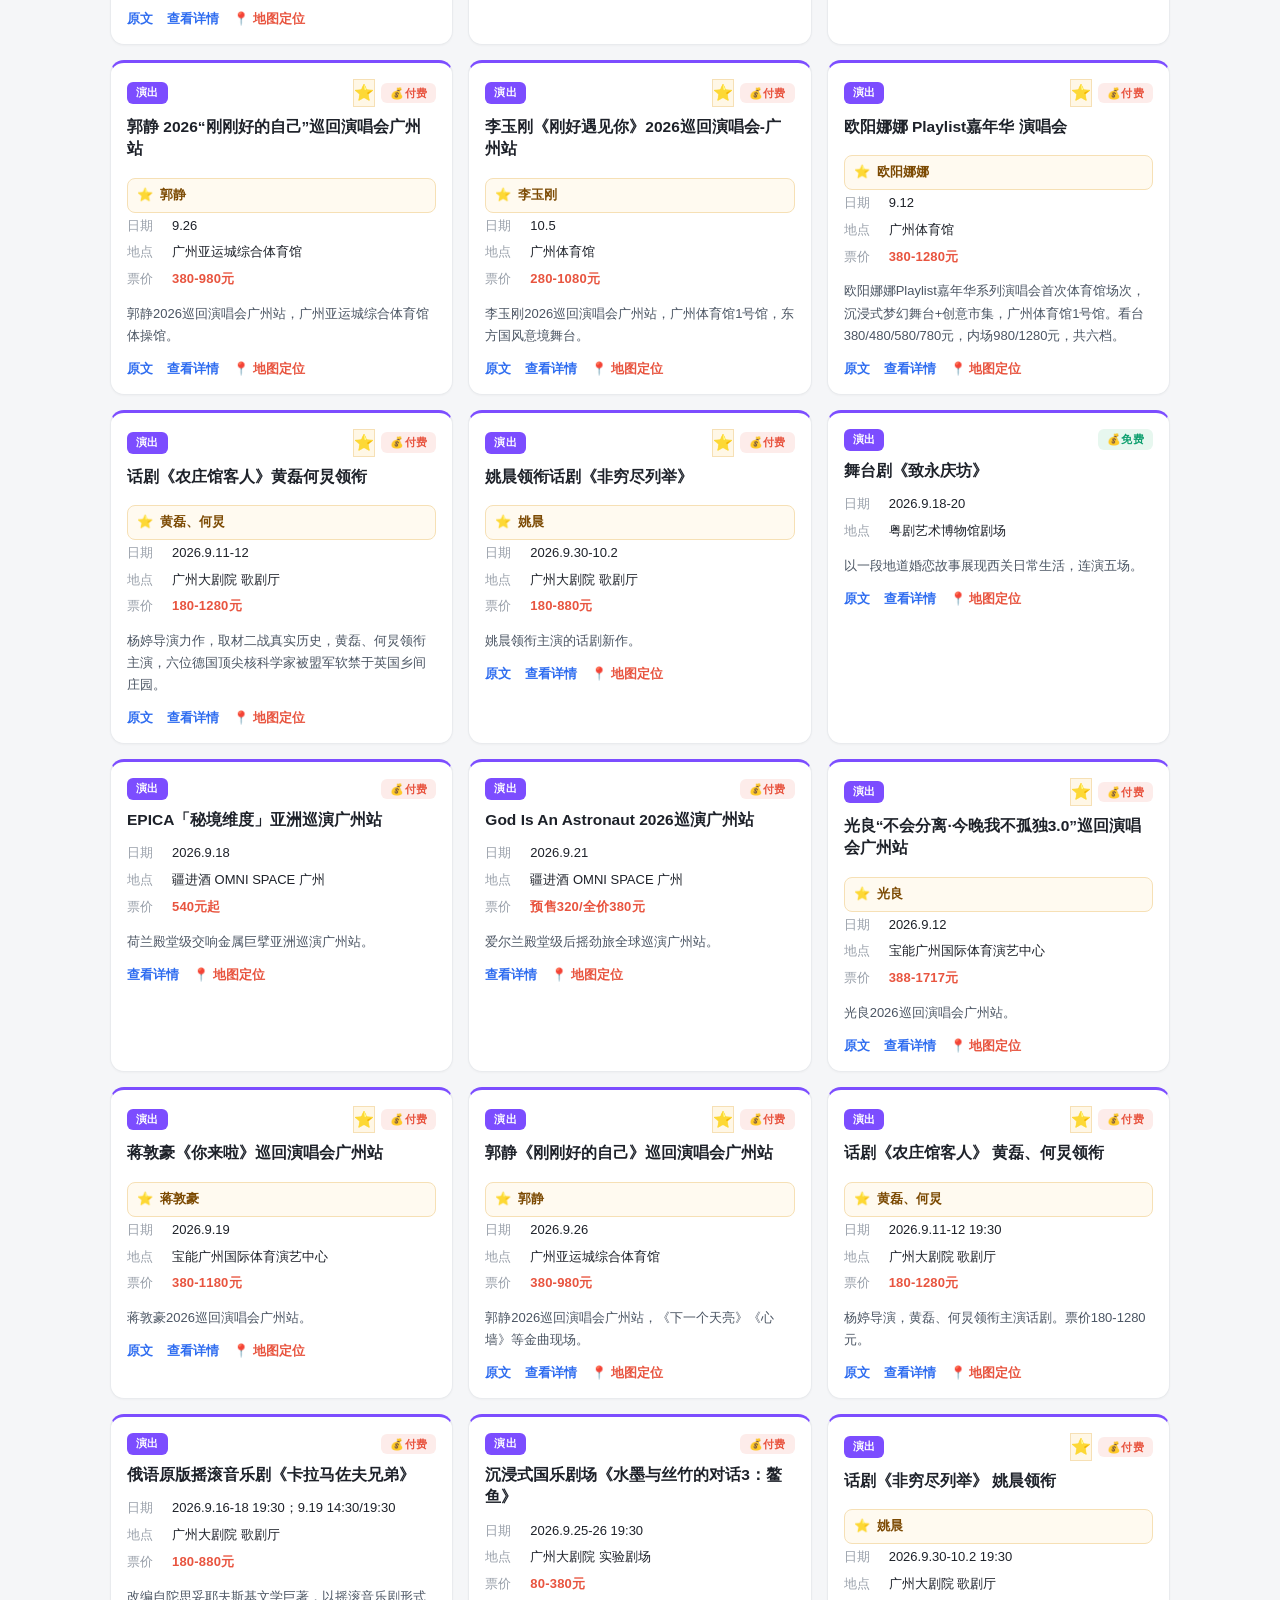
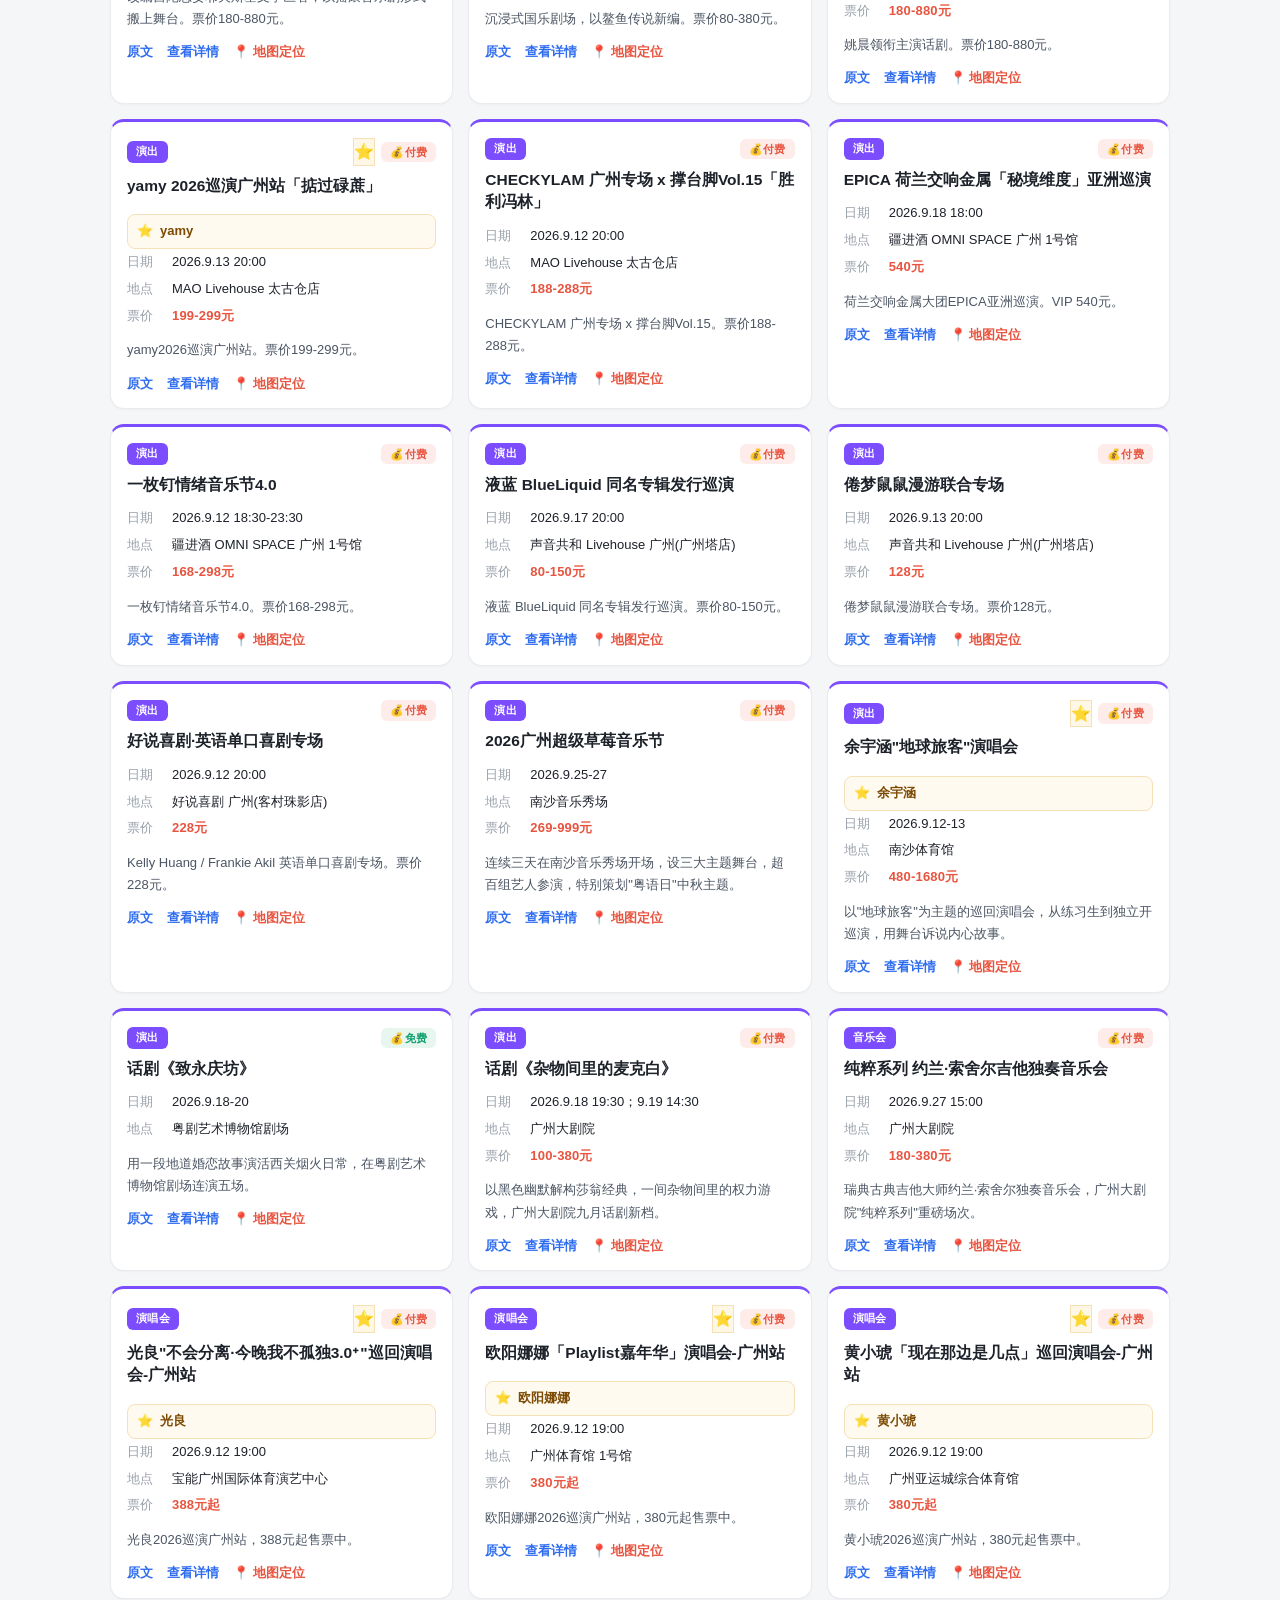
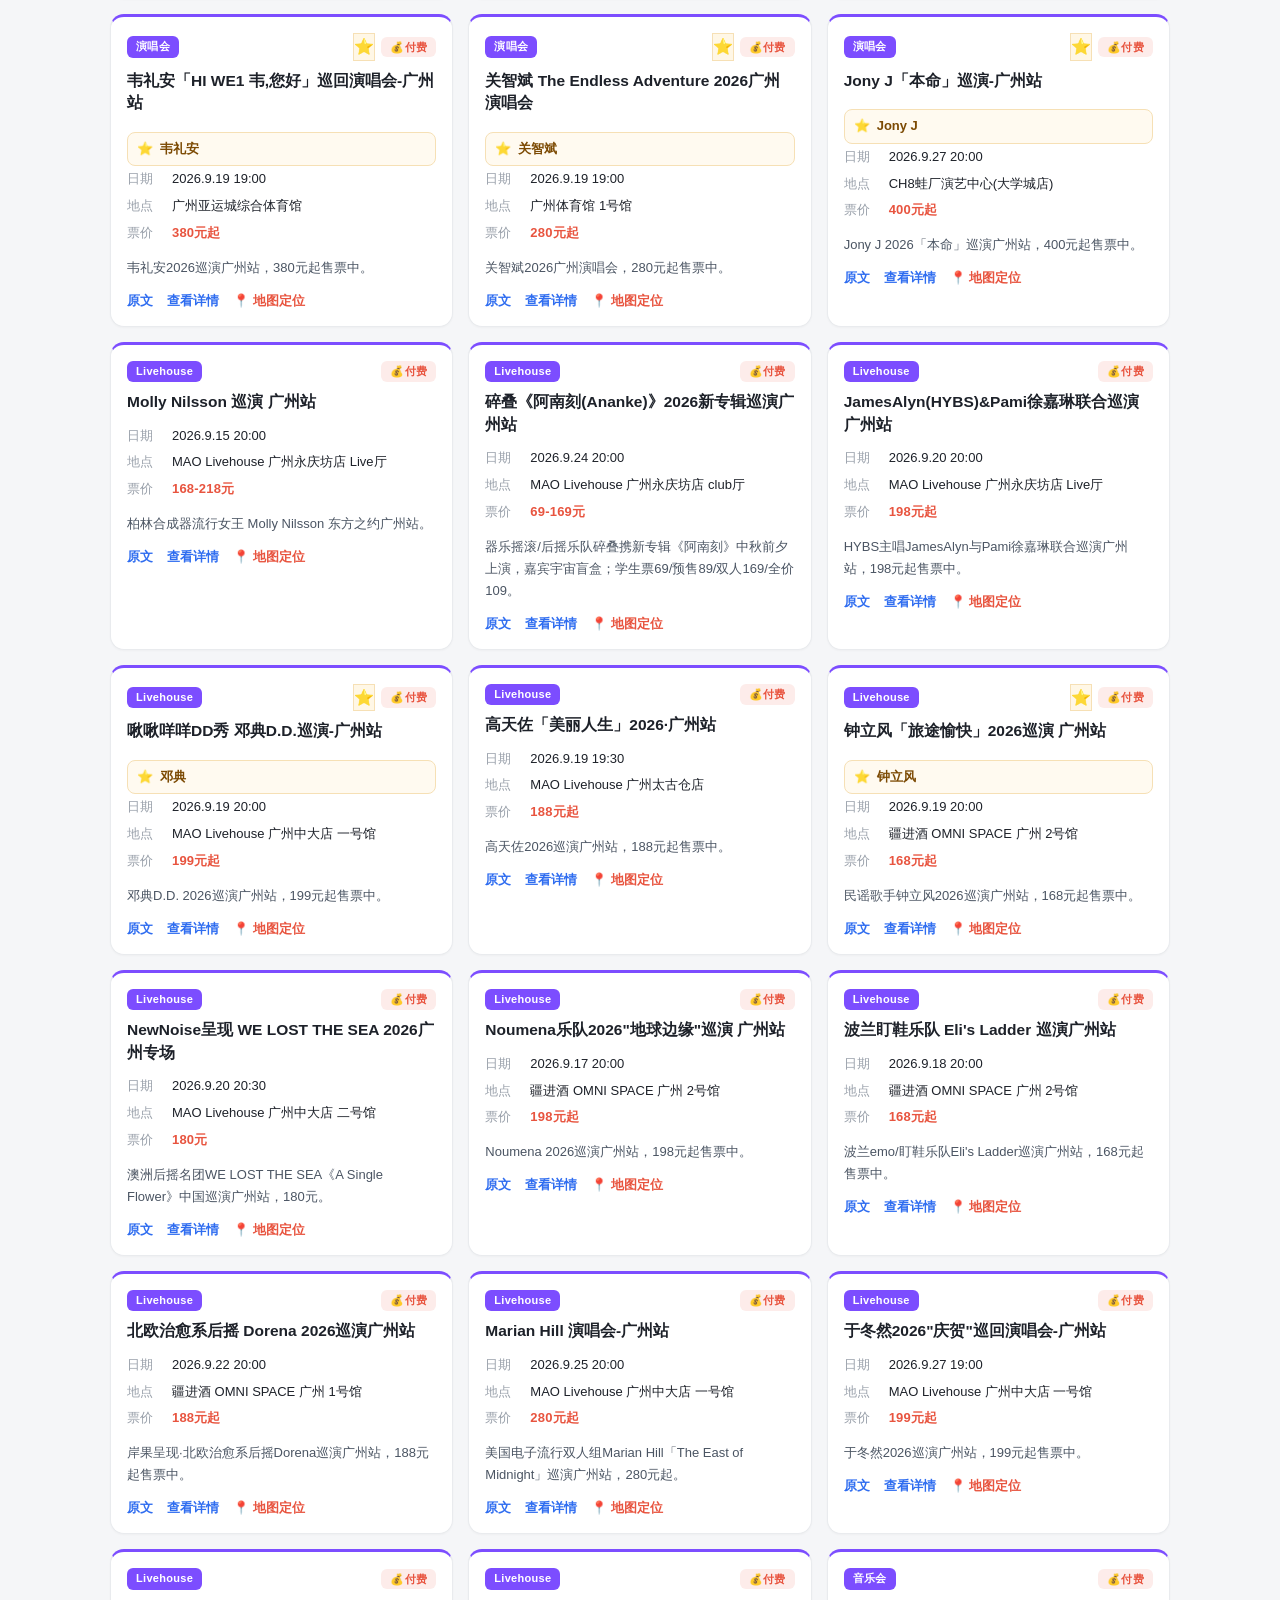
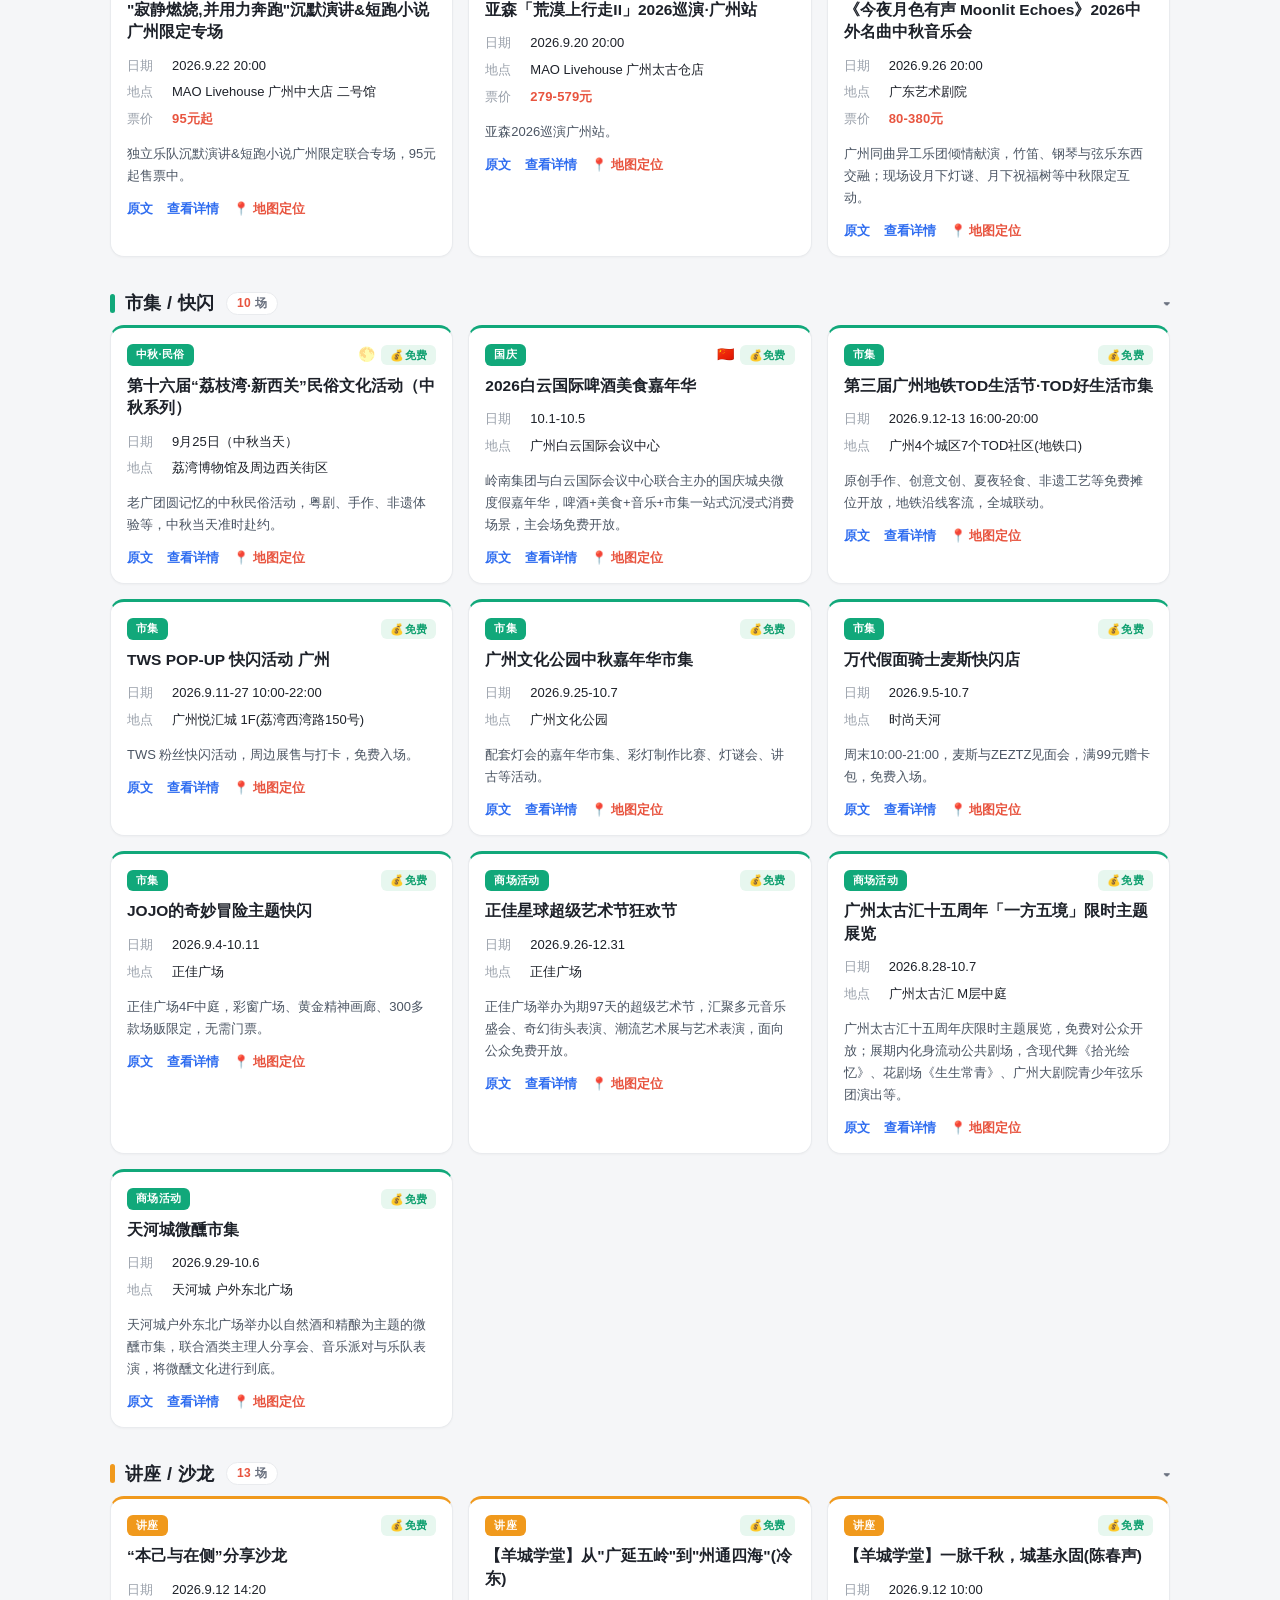
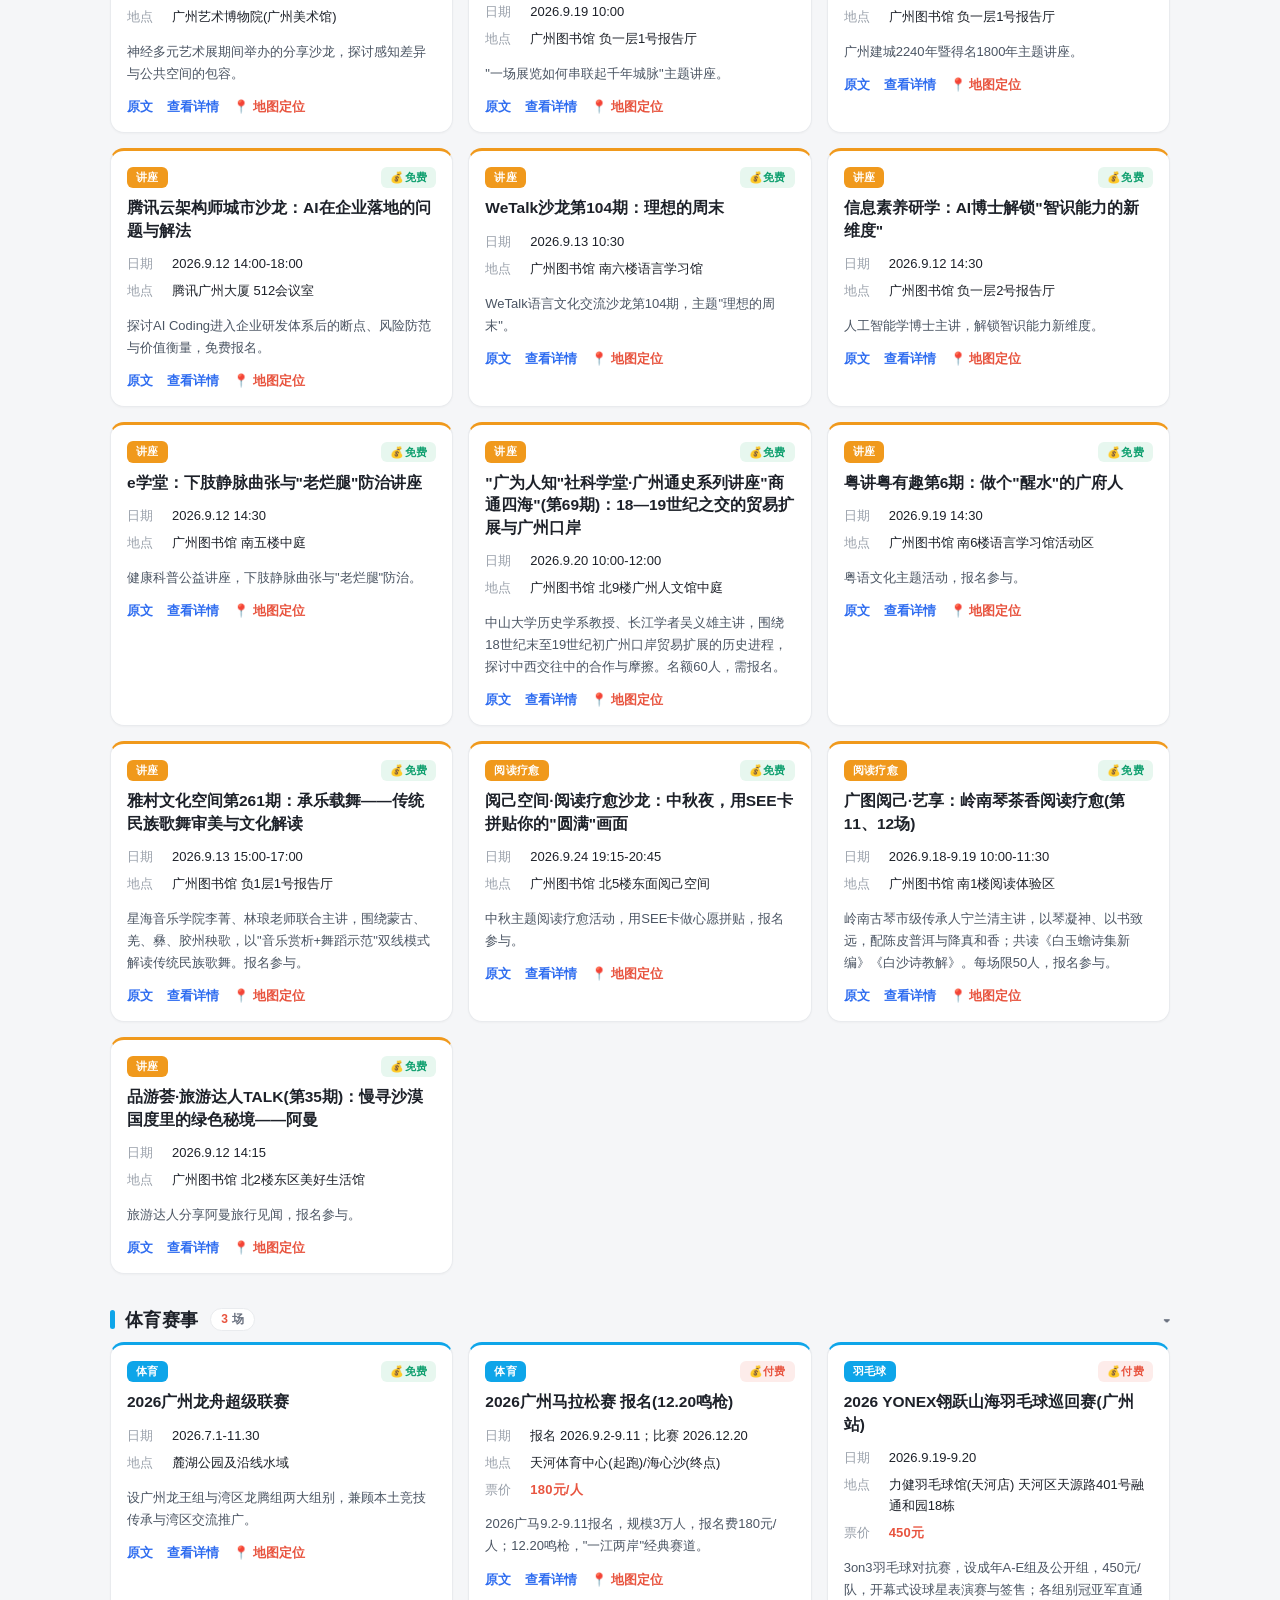
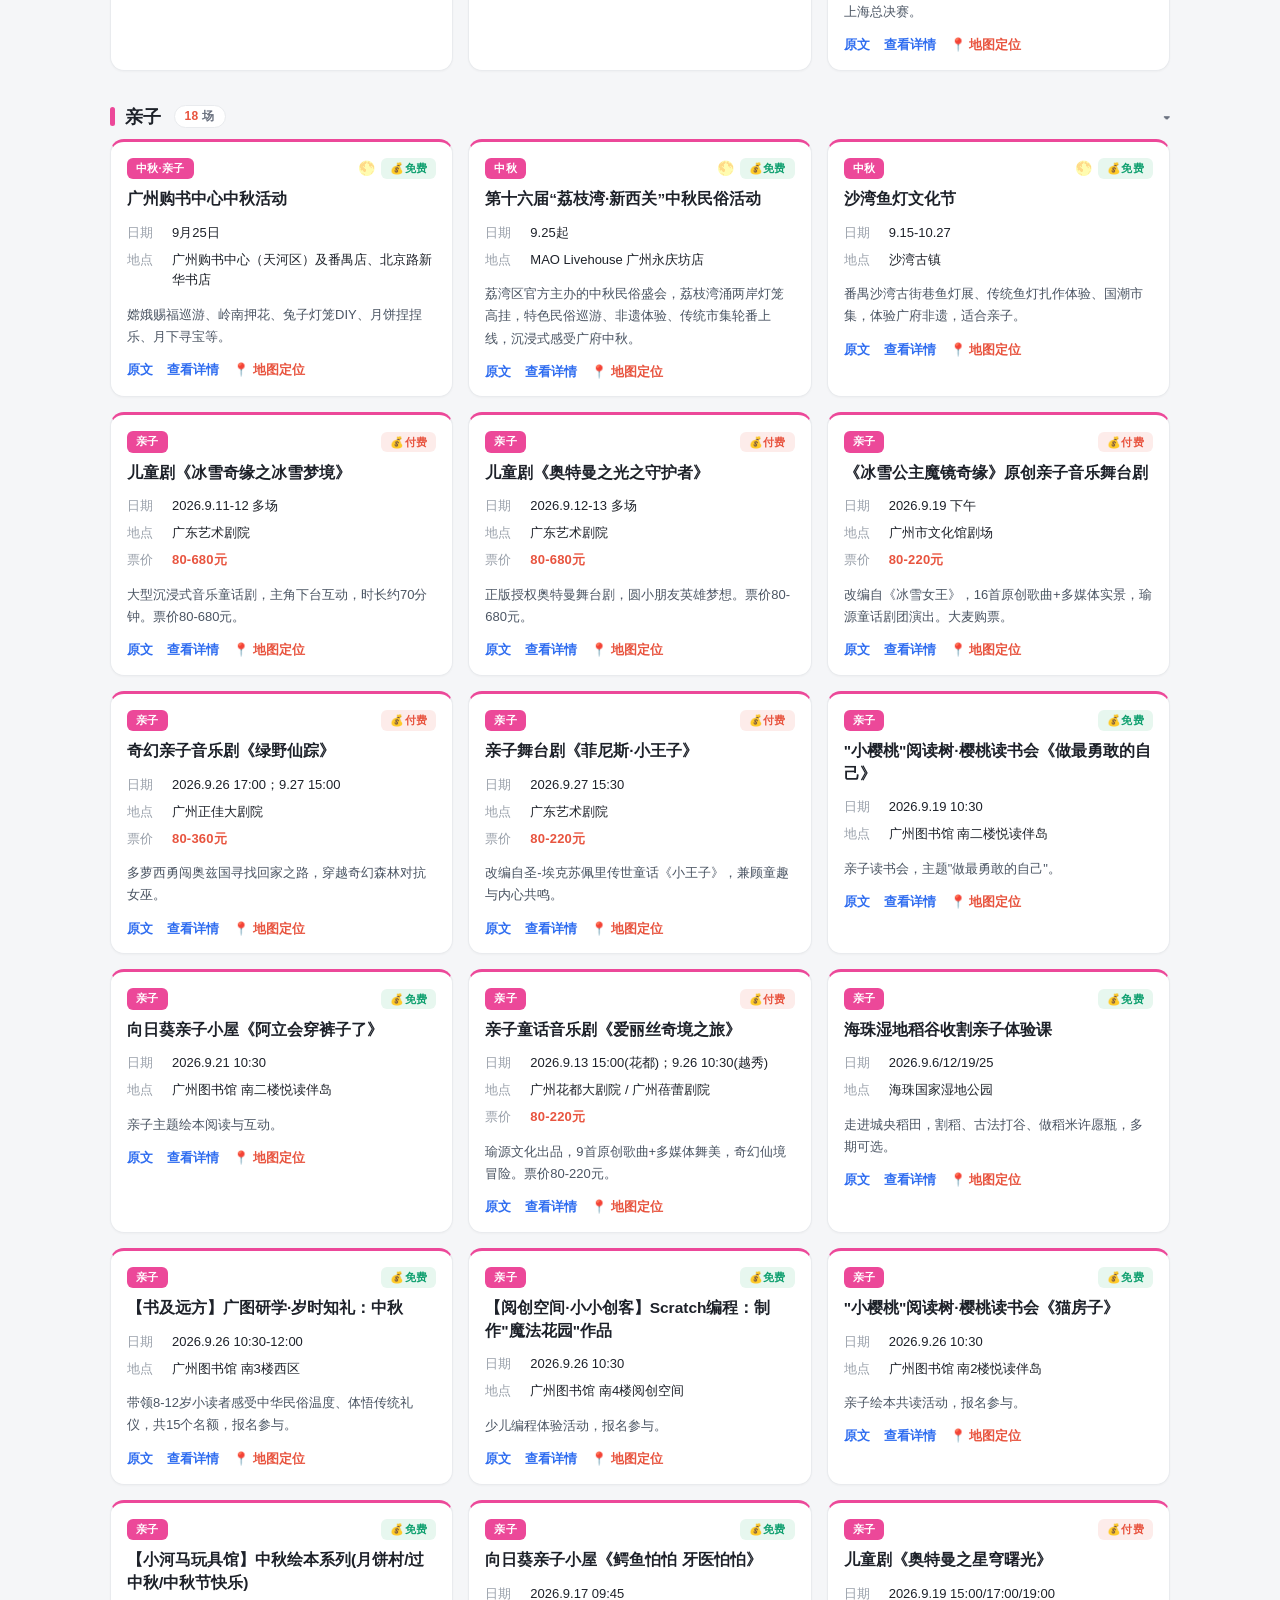
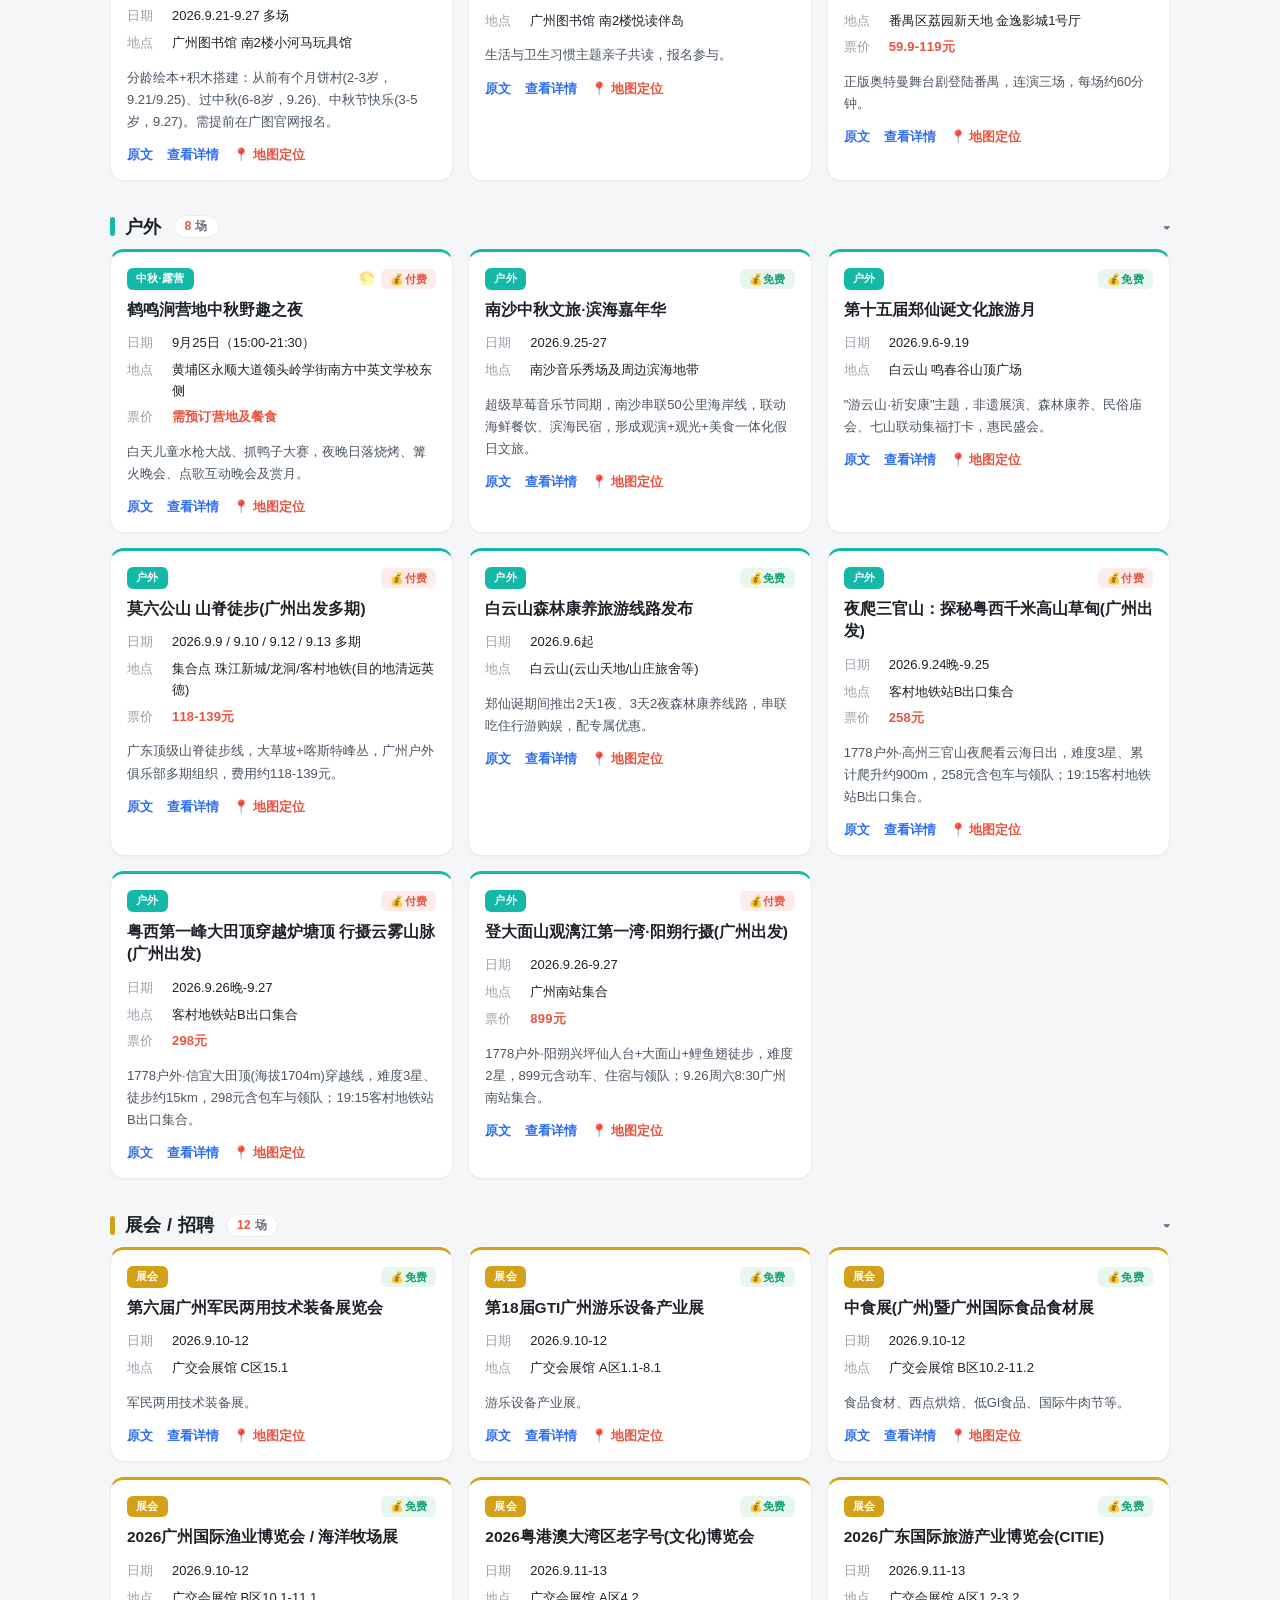
==== commit ac7f6078: "Add files via upload" ====
--- a/index.html
+++ b/index.html
@@ -146,6 +146,11 @@
     #dateBar select{flex:1 1 auto;min-width:0;margin:0;}
     #dateBar .hint{display:none;}   /* 移动端隐藏长提示，给按钮腾空间 */
     #dateBar button{flex:0 0 auto;margin:0;}
+    /* 节日徽章样式 */
+    .badge-festival{display:inline-flex;align-items:center;justify-content:center;font-size:14px;line-height:1.2;vertical-align:middle;margin-left:4px;}
+    .festival-mid-autumn{filter:saturate(1.2) brightness(1.1);}  /* 🌕 中秋 */
+    .festival-national-day{filter:saturate(1.1);}              /* 🇨🇳 国庆 */
+    .festival-dragon-boat{filter:saturate(1.15);}              /* 🛶 端午 */
     .map-list{max-height:200px}
     section{margin-top:20px}
     .note{font-size:12px;padding:12px 14px;margin-top:14px;line-height:1.7}
@@ -466,6 +471,28 @@
     }
   }
 
+  // 固定公历 + 农历节日映射（用于日期选择器图标；农历覆盖 2024-2030）
+  function festivalOfDate(dateStr){
+    if(!dateStr) return '';
+    var md = dateStr.slice(5); // "MM-DD"
+    if(md === '01-01') return '🎆';   // 元旦
+    if(md === '02-14') return '💕';   // 情人节
+    if(md === '05-01') return '🛠️';   // 劳动节
+    if(md === '10-01') return '🇨🇳';  // 国庆节
+    if(md === '12-24' || md === '12-25') return '🎄';   // 平安夜/圣诞
+    // 农历节日（2024-2030 公历映射）
+    if(dateStr === '2024-02-10' || dateStr === '2025-01-29' || dateStr === '2026-02-17' ||
+       dateStr === '2027-02-06' || dateStr === '2028-01-26' || dateStr === '2029-02-13' || dateStr === '2030-02-03') return '🧧'; // 春节
+    if(dateStr === '2024-02-24' || dateStr === '2025-02-12' || dateStr === '2026-03-03' ||
+       dateStr === '2027-02-20' || dateStr === '2028-02-09' || dateStr === '2029-02-27' || dateStr === '2030-02-17') return '🏮'; // 元宵
+    if(dateStr === '2024-06-10' || dateStr === '2025-05-31' || dateStr === '2026-06-19' ||
+       dateStr === '2027-06-09' || dateStr === '2028-05-28' || dateStr === '2029-06-16' || dateStr === '2030-06-05') return '🛶'; // 端午
+    if(dateStr === '2024-09-17' || dateStr === '2025-10-06' || dateStr === '2026-09-25' ||
+       dateStr === '2027-09-15' || dateStr === '2028-09-12' || dateStr === '2029-10-03' || dateStr === '2030-09-22') return '🌕'; // 中秋
+    if(dateStr === '2024-10-11' || dateStr === '2025-10-29' || dateStr === '2026-10-23' ||
+       dateStr === '2027-10-14' || dateStr === '2028-10-11' || dateStr === '2029-10-23' || dateStr === '2030-10-12') return '🍁'; // 重阳
+    return '';
+  }
   function buildDateSelect(){
     var sel = document.getElementById('dateSelect');
     if(!sel) return;
@@ -483,6 +510,8 @@
         else if(v === days[2]) prefix = '明天 ';
         else if(v === days[3]) prefix = '后天 ';
         label = prefix + v.slice(5) + ' ' + WEEK[new Date(v + 'T00:00:00').getDay()];
+        var fest = festivalOfDate(v);
+        if(fest) label = fest + ' ' + label;
       }
       return '<option value="'+ v +'">'+ label +'（'+ countOn(v) +'）</option>';
     }).join('');
@@ -729,6 +758,7 @@
         var detailLink = '<a class="detail" href="detail.html?id='+ encodeURIComponent(e.id) +'&city='+ encodeURIComponent(e.cityCode) +'">查看详情</a>';
         card.innerHTML = '<div class="chead"><span class="tag t-'+ e.categoryId +'">'+ esc(e.tagName || cat.name) +'</span>'
           + '<span class="badges">'+ (e.celebrity ? '<span class="star m-celebrity">⭐</span>' : '')
+          + getFestivalBadge(e)
           + '<span class="cost c-'+ e.costId +'">💰'+ costOf(e).name +'</span></span></div>'
           + '<h3>'+ esc(e.name) +'</h3>'
           + (e.celebrity ? '<div class="star-note"><span class="k">⭐</span><span class="v">'+ esc(typeof e.celebrity === 'string' && e.celebrity ? e.celebrity : '本活动有嘉宾 / 艺人到场') +'</span></div>' : '')
@@ -772,6 +802,22 @@
       stateCat = '';
       stateCost = 'all';
       applyFilters();   // renderSummary 内部会复位图例 active 与费用条 .on
+    }
+    // 节日徽章生成器：根据 tagName 返回对应图标字符串
+    function getFestivalBadge(e){
+      var t = (e.tagName || '').toLowerCase();
+      if(t.includes('元旦') || t.includes('新年') || t.includes('跨年')) return '<span class="badge badge-festival festival-newyear">🎆</span>';
+      if(t.includes('春节') || t.includes('春运')) return '<span class="badge badge-festival festival-spring">🧧</span>';
+      if(t.includes('元宵') || t.includes('灯会') && t.includes('元')) return '<span class="badge badge-festival festival-lantern">🏮</span>';
+      if(t.includes('清明')) return '<span class="badge badge-festival festival-qingming">🌿</span>';
+      if(t.includes('劳动') || t.includes('五一') || t.includes('5.1')) return '<span class="badge badge-festival festival-labor">🛠️</span>';
+      if(t.includes('端午')) return '<span class="badge badge-festival festival-dragon-boat">🛶</span>';
+      if(t.includes('七夕') || t.includes('情人节') || t.includes('浪漫')) return '<span class="badge badge-festival festival-qixi">💕</span>';
+      if(t.includes('中秋')) return '<span class="badge badge-festival festival-mid-autumn">🌕</span>';
+      if(t.includes('国庆') || t.includes('国庆节')) return '<span class="badge badge-festival festival-national-day">🇨🇳</span>';
+      if(t.includes('重阳') || t.includes('敬老') || t.includes('登高')) return '<span class="badge badge-festival festival-doubleninth">🍁</span>';
+      if(t.includes('圣诞') || t.includes('圣诞节') || t.includes('平安夜')) return '<span class="badge badge-festival festival-christmas">🎄</span>';
+      return '';
     }
     window.__clearSearch = clearSearch;
     window.__clearFilters = clearFilters;
--- a/assets/cards.css
+++ b/assets/cards.css
@@ -77,6 +77,19 @@
 .c-unknown{background:#eef0f3;color:#9aa1ab}
 
 /* 明星标记徽标（事件级标记，与 cost 同级；有明星则高亮） */
+/* 节日徽章样式 */
+.badge-festival{display:inline-flex;align-items:center;justify-content:center;font-size:14px;line-height:1.2;vertical-align:middle;margin-left:4px;}
+.festival-newyear{filter:saturate(1.1) brightness(1.05);}       /* 🎆 元旦/新年/跨年 */
+.festival-spring{filter:saturate(1.2) brightness(1.05);}        /* 🧧 春节/春运 */
+.festival-lantern{filter:saturate(1.15) hue-rotate(-5deg);}     /* 🏮 元宵/灯会 */
+.festival-qingming{filter:saturate(1.1) brightness(1.05);}      /* 🌿 清明 */
+.festival-labor{filter:saturate(1.1);}                          /* 🛠️ 劳动/五一 */
+.festival-dragon-boat{filter:saturate(1.15);}                   /* 🛶 端午 */
+.festival-qixi{filter:saturate(1.15) brightness(1.05);}         /* 💕 七夕/情人节 */
+.festival-mid-autumn{filter:saturate(1.2) brightness(1.1);}     /* 🌕 中秋 */
+.festival-national-day{filter:saturate(1.1);}                   /* 🇨🇳 国庆 */
+.festival-doubleninth{filter:saturate(1.2) hue-rotate(10deg);}  /* 🍁 重阳/敬老/登高 */
+.festival-christmas{filter:saturate(1.1) brightness(1.05);}     /* 🎄 圣诞/平安夜 */
 .m-celebrity{background:#fff7e6;color:#b7791f;border:1px solid #f6e0b5}
 
 .evcard .dist{
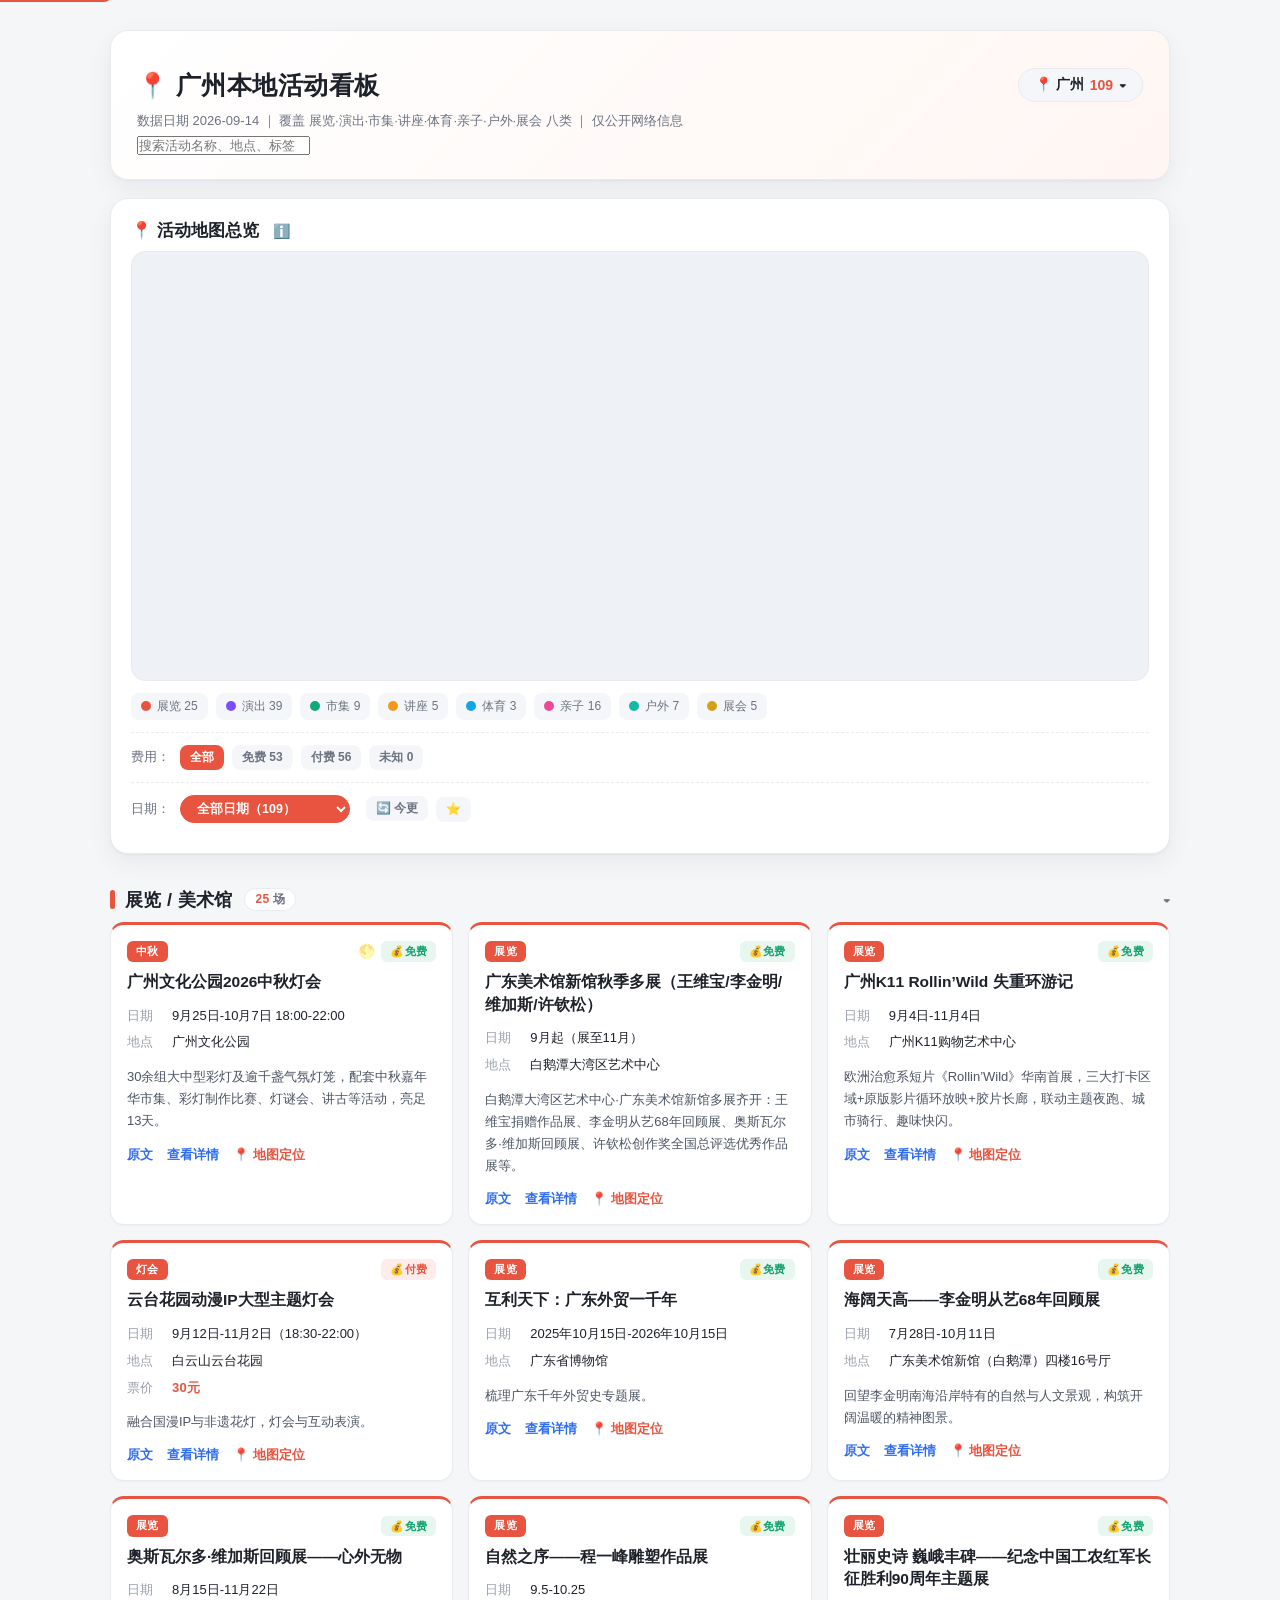
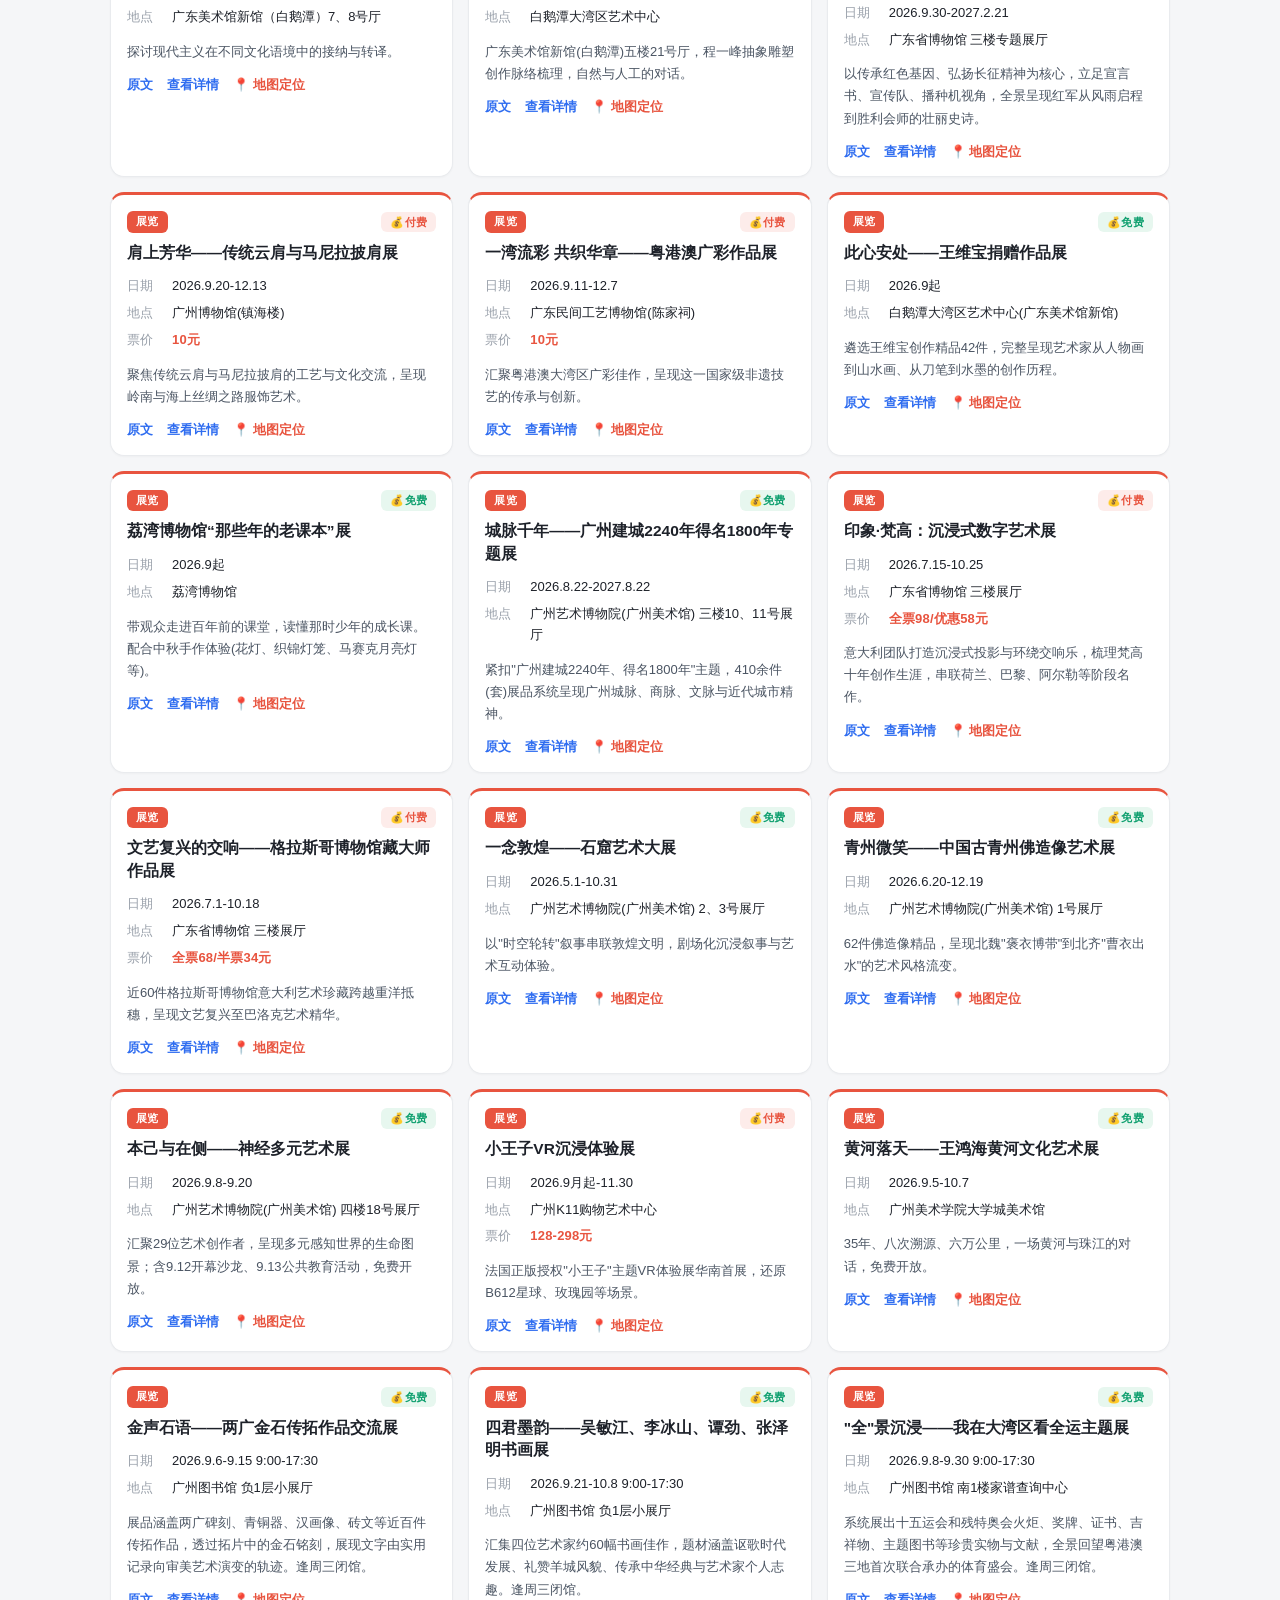
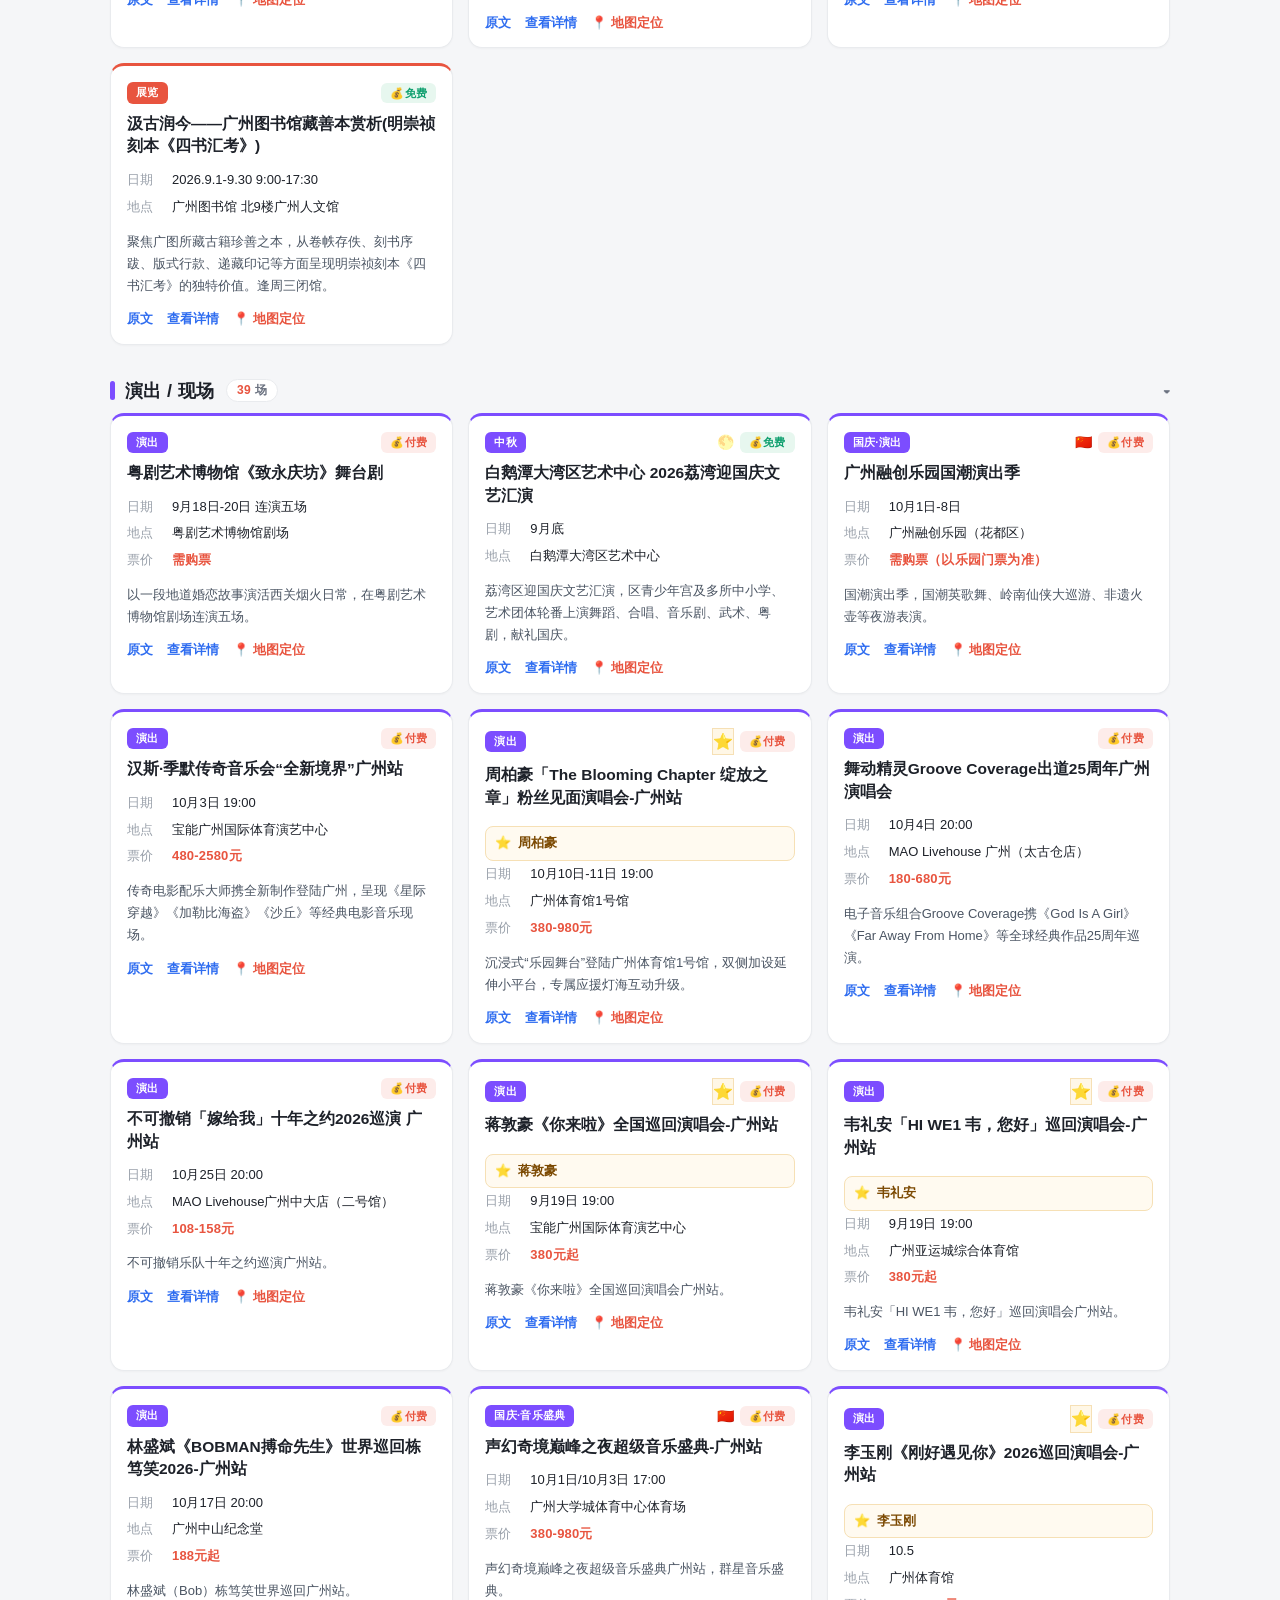
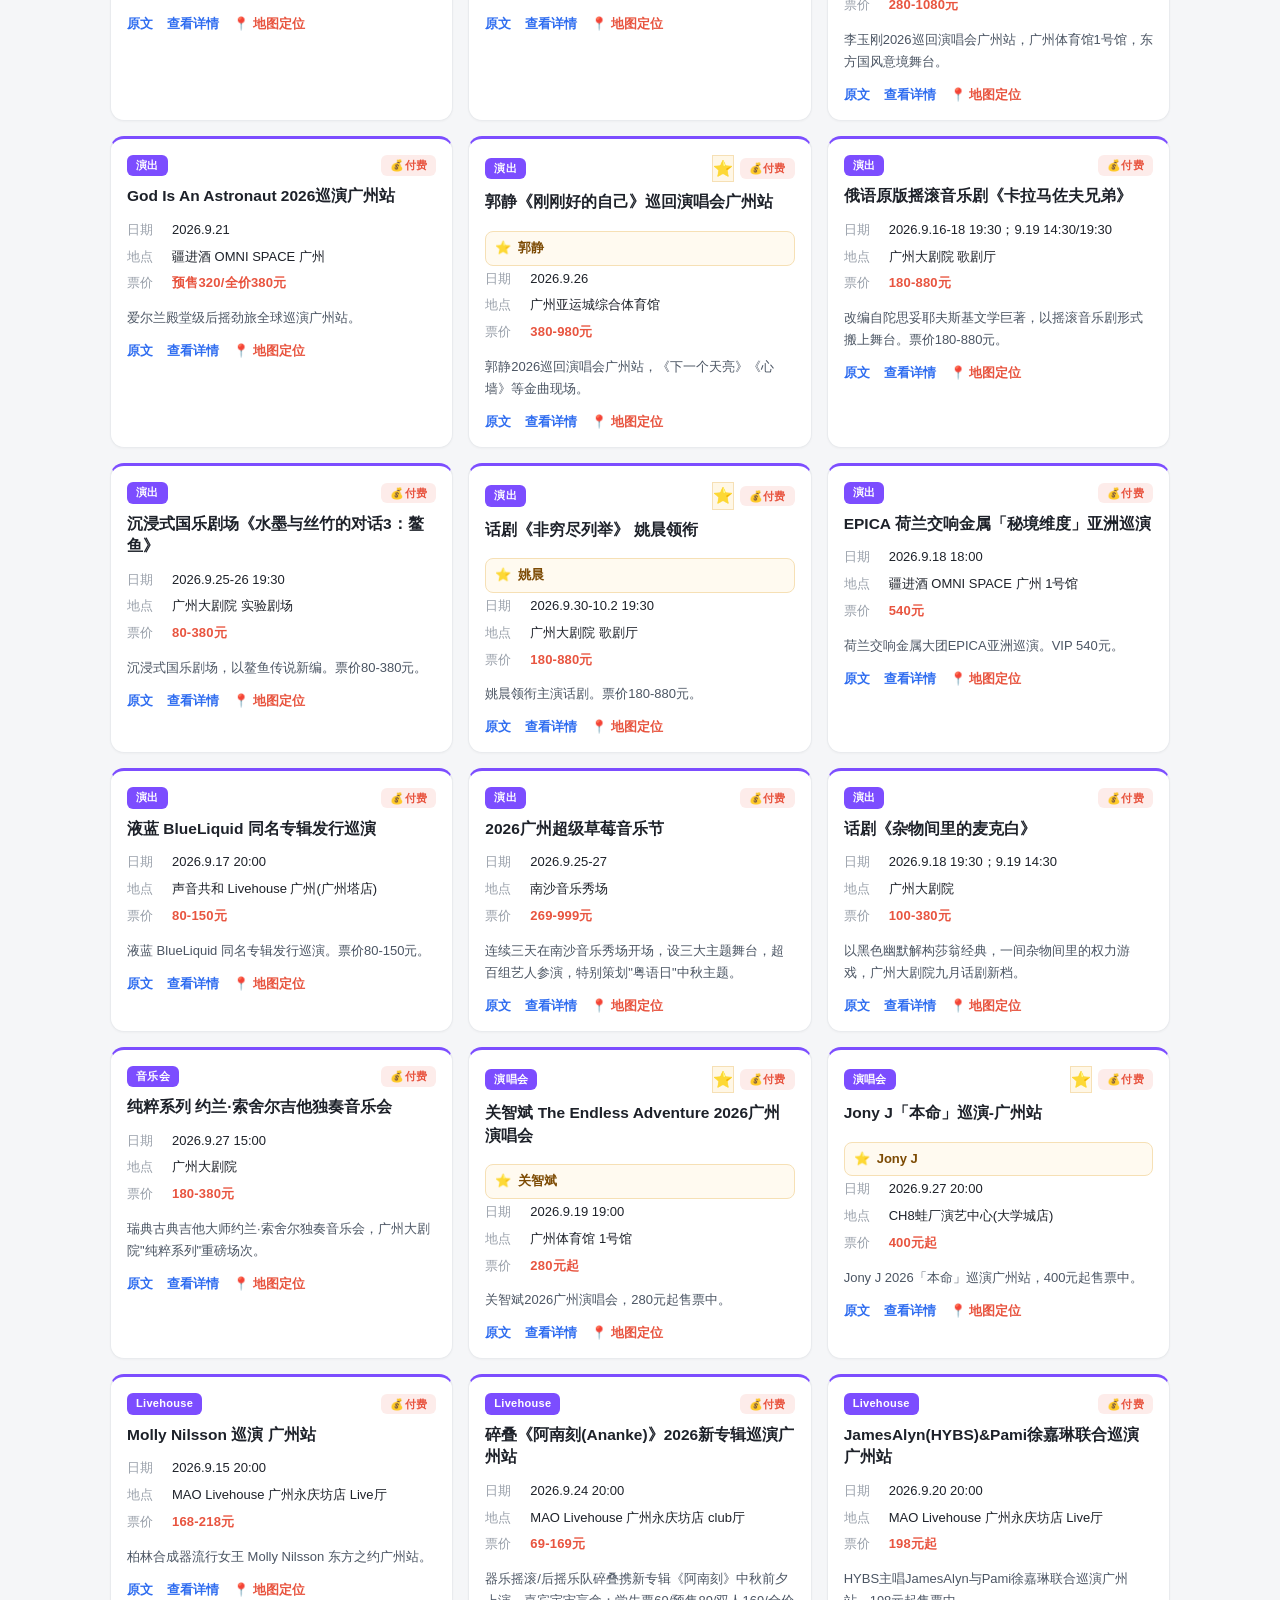
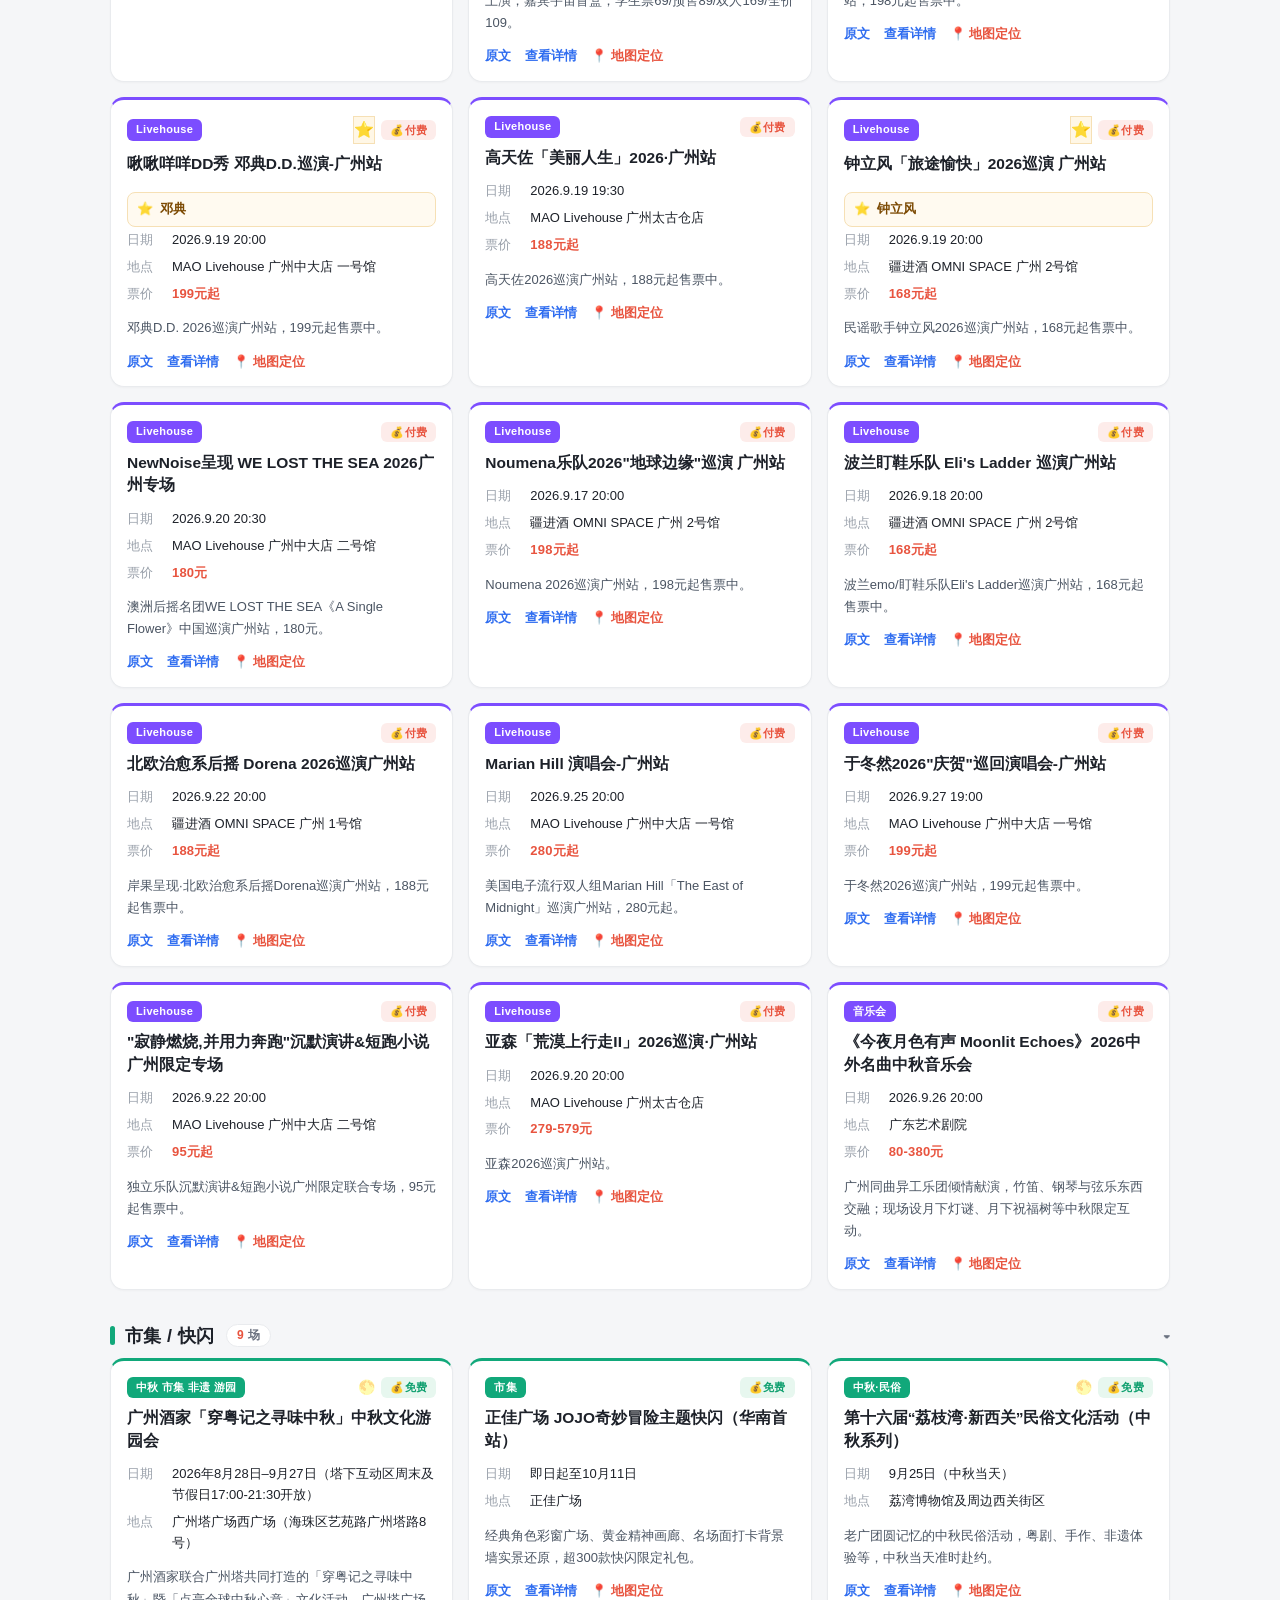
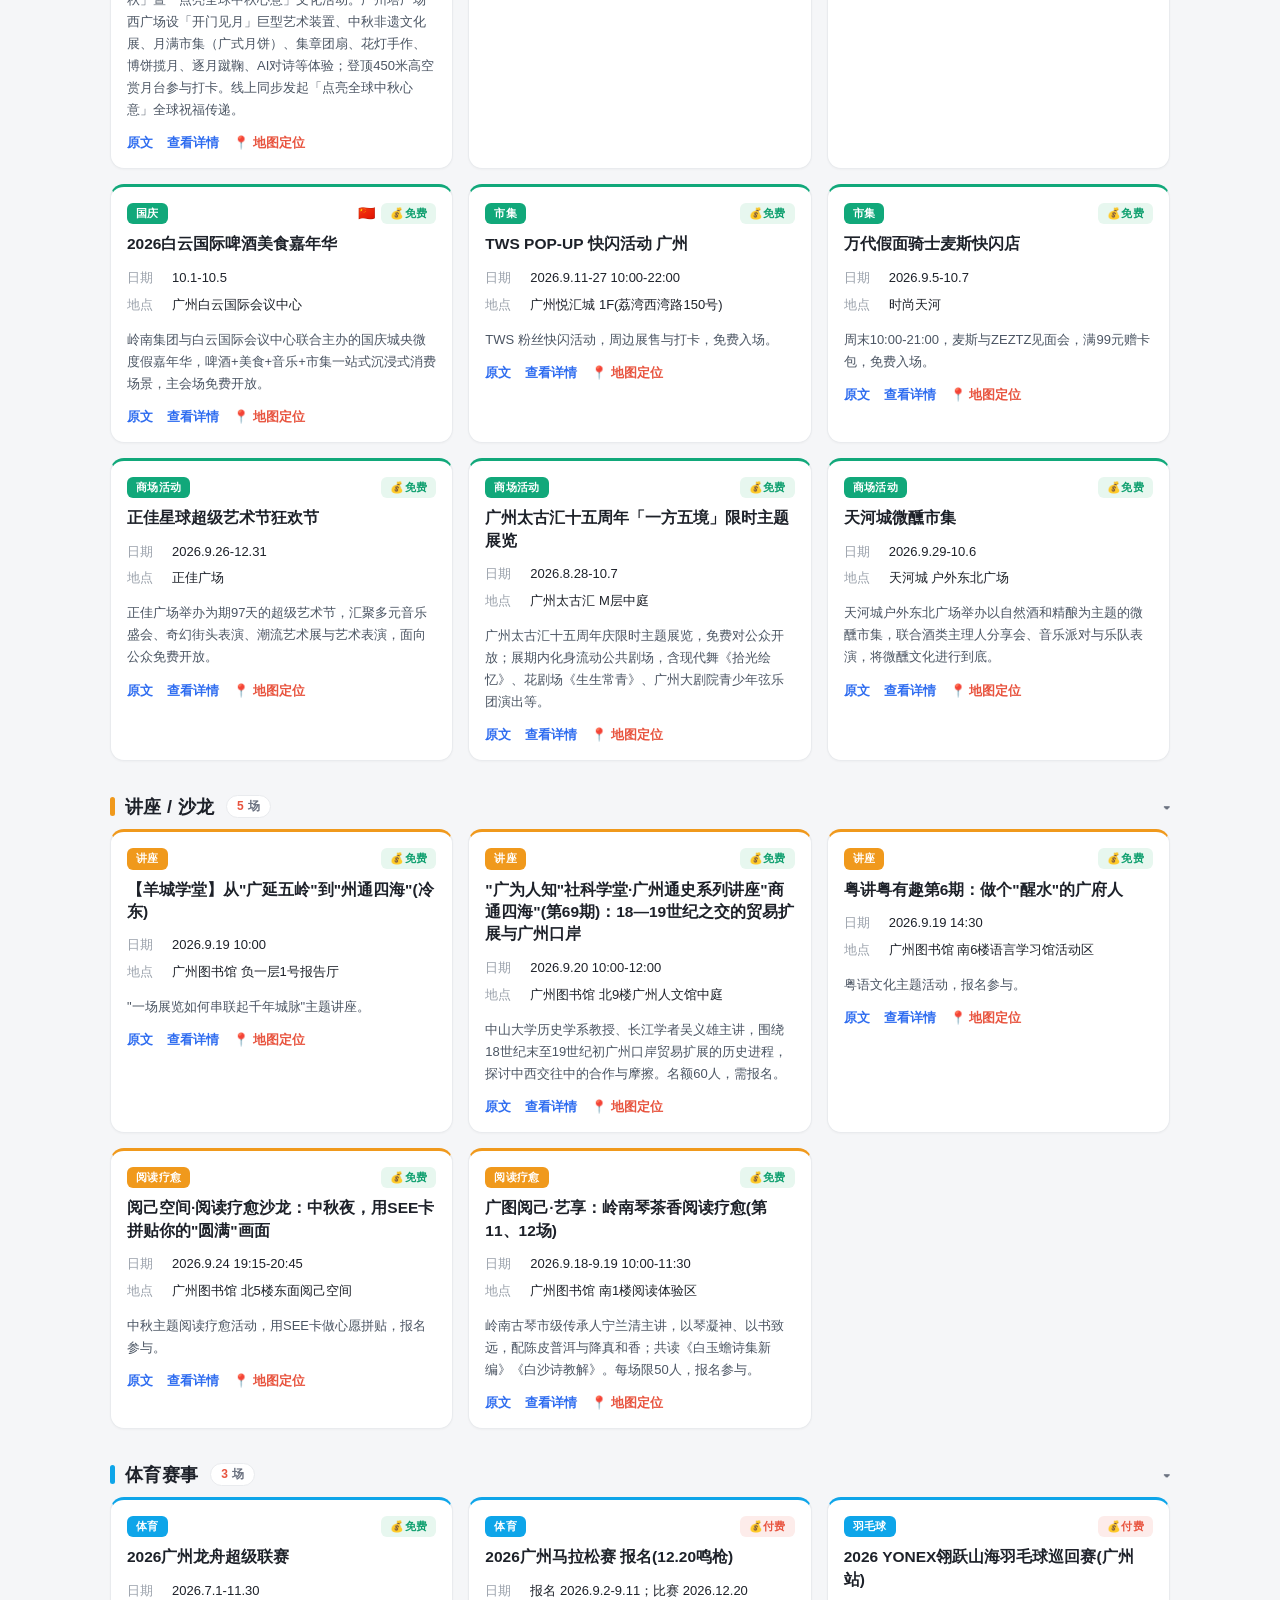
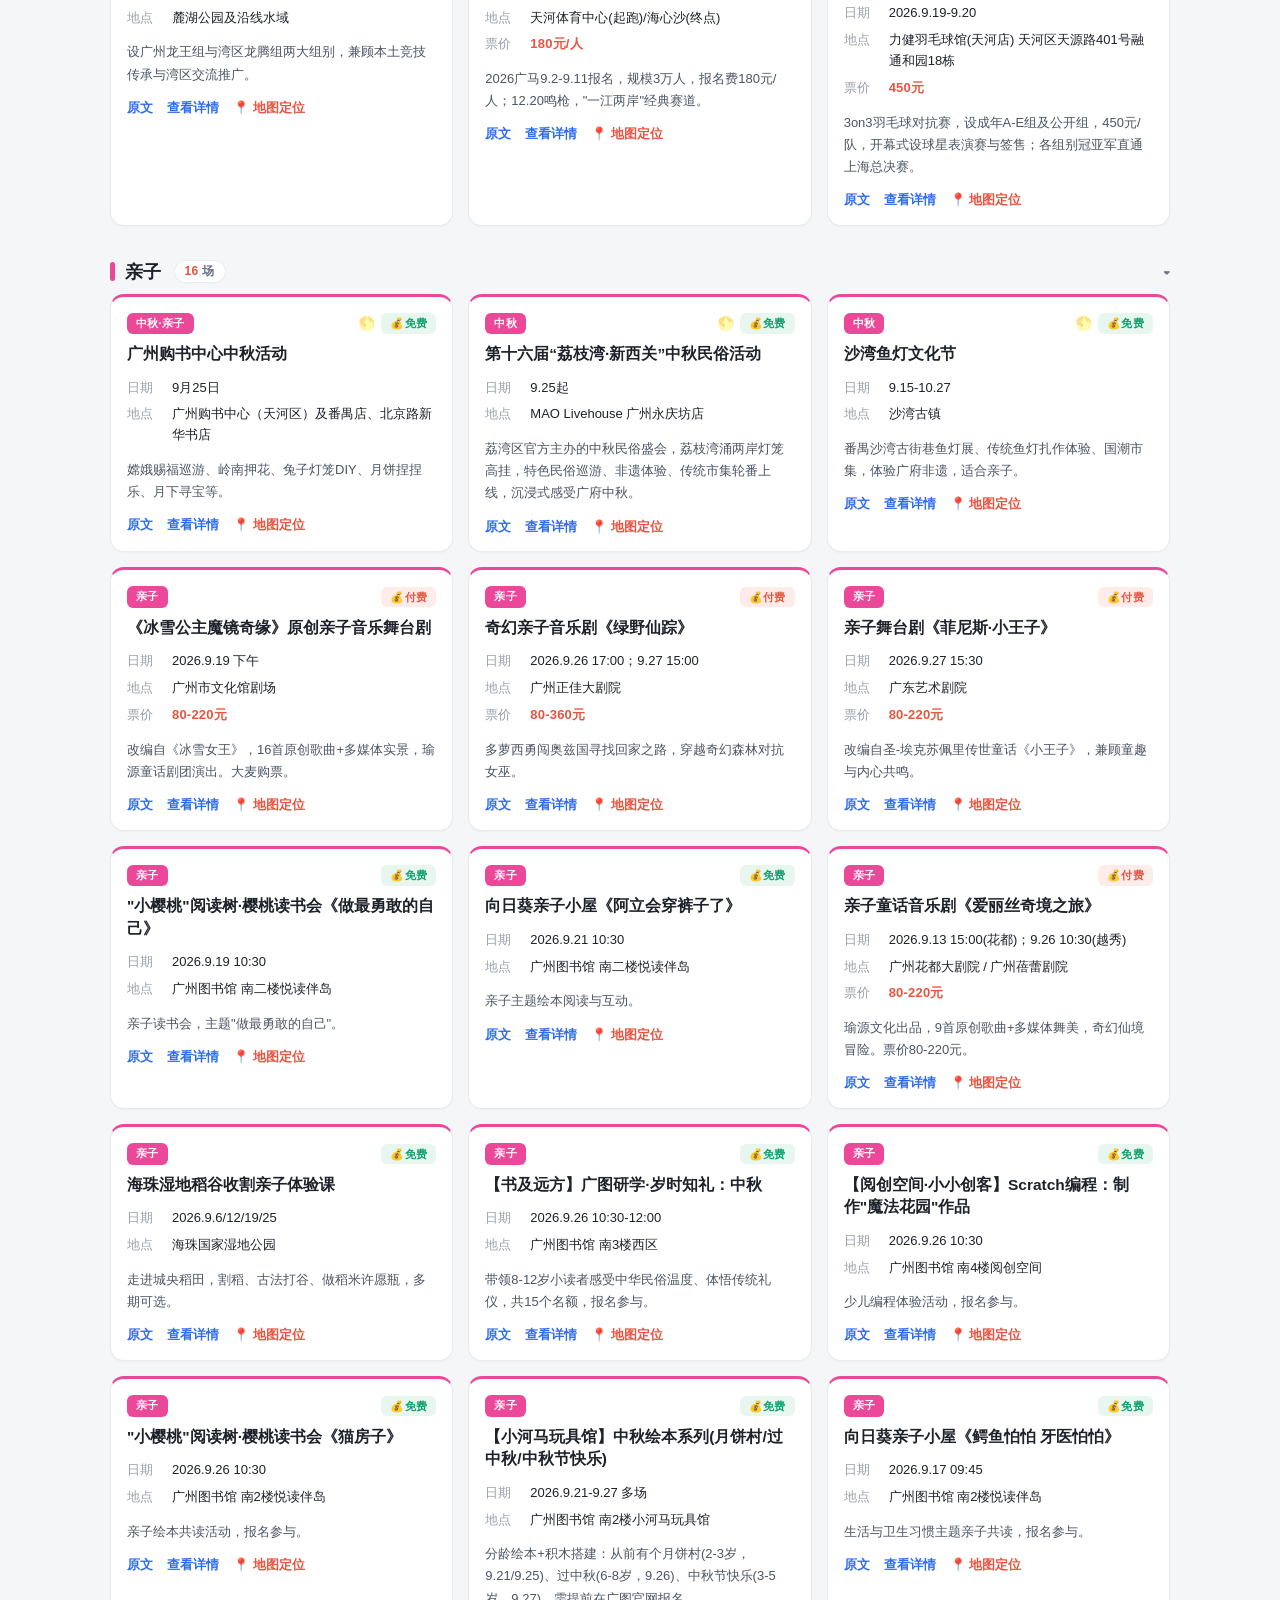
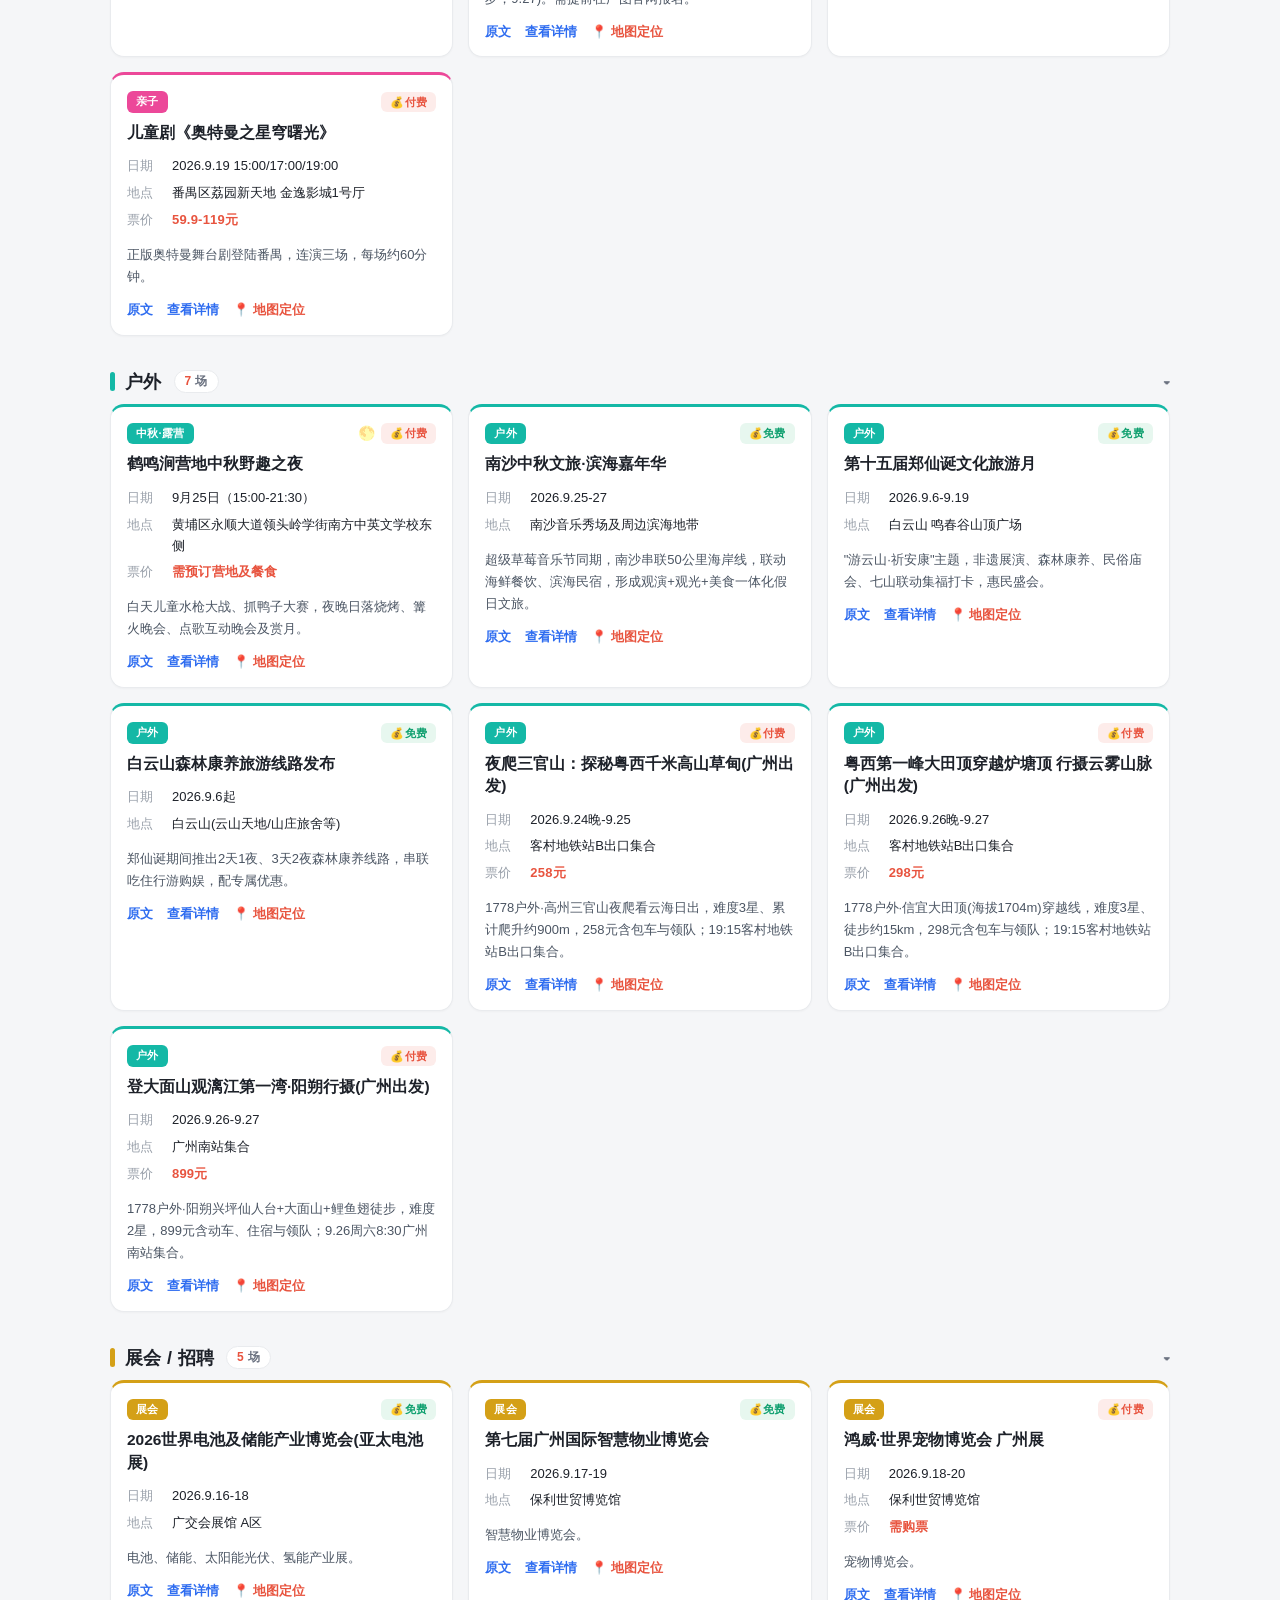
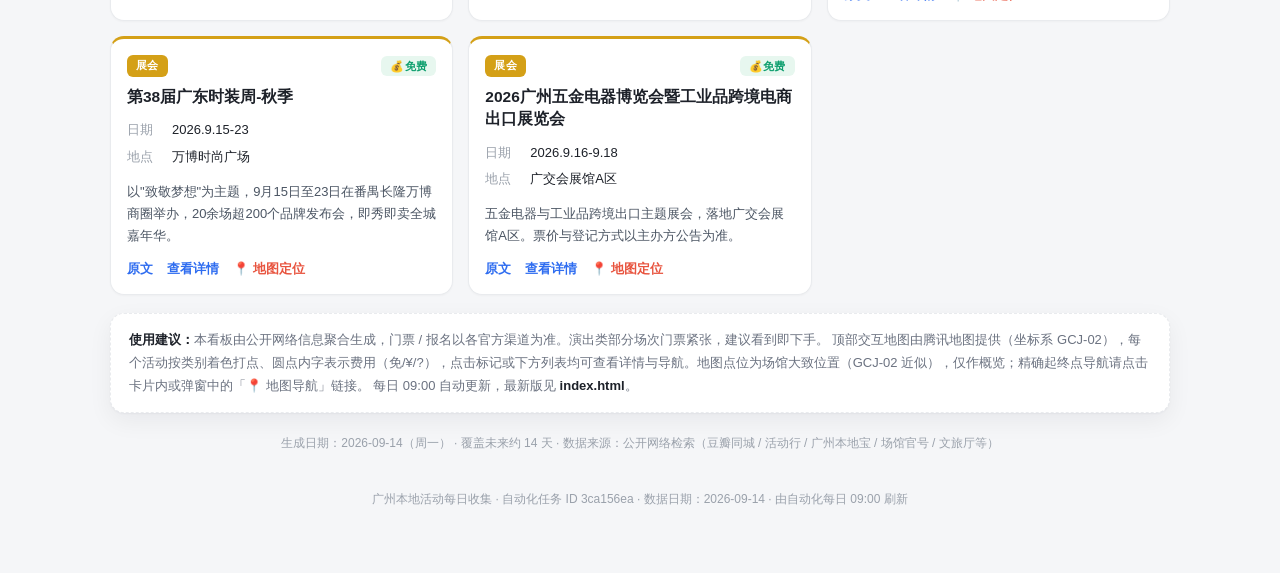
==== commit 9569e576: "Add files via upload" ====
--- a/index.html
+++ b/index.html
@@ -114,7 +114,7 @@
   .skip-link{position:absolute;top:-40px;left:0;background:var(--accent);color:#fff;padding:8px 16px;z-index:10000;text-decoration:none;font-weight:600;border-radius:0 0 8px 0;transition:top .2s}
   .skip-link:focus{top:0}
 
-  /* ===== 回到顶部 ===== */
+  /* ===== 回到顶部（左下角，下滑一定距离后出现） ===== */
   .back-to-top{position:fixed;right:16px;bottom:20px;width:44px;height:44px;border-radius:50%;background:var(--accent);color:#fff;border:none;font-size:20px;font-weight:700;cursor:pointer;box-shadow:0 4px 12px rgba(232,84,63,.3);z-index:999;display:flex;align-items:center;justify-content:center;transition:opacity .2s,transform .2s;opacity:0;transform:translateY(10px);pointer-events:none}
   .back-to-top.visible{opacity:1;transform:translateY(0);pointer-events:auto}
   .back-to-top:hover{background:#d14a35;transform:translateY(-2px)}
@@ -238,7 +238,7 @@
 
   <footer data-page-node-id="5WKF1igVQZwossh89b5cVh"><span id="footCity"></span>本地活动每日收集 · 自动化任务 ID 3ca156ea · 数据日期：<span id="footDate"></span> · 由自动化每日 09:00 刷新</footer>
 
-  <button id="backToTop" class="back-to-top" style="display:none" aria-label="回到顶部">↑</button>
+  <button id="backToTop" class="back-to-top" aria-label="回到顶部">↑</button>
 </div>
 
 <script type="text/javascript">
@@ -271,15 +271,13 @@
   D.cities.forEach(function(c){ CITY_MAP[c.code] = c; });
   D.categories.forEach(function(c){ CAT_MAP[c.id] = c; });
   D.costTypes.forEach(function(c){ COST_MAP[c.id] = c; });
-  // 聚合各城市 venues 文件：每个文件暴露 window.APP_VENUES_<CITY>
+  // 聚合各城市 venues 文件：每个文件暴露 window.APP_VENUES_<CITY>（场馆唯一真源）
   D.cities.forEach(function(c){
     var key = 'APP_VENUES_' + c.code.toUpperCase();
     if(Array.isArray(window[key])) D.venues = D.venues.concat(window[key]);
   });
   // 兼容旧格式（单一 window.APP_VENUES 数组）
   if(Array.isArray(window.APP_VENUES)) D.venues = D.venues.concat(window.APP_VENUES);
-  // 与维表自带 venues 取并集：两份来源可能不同步，缺一不可，否则部分活动打不出点位
-  if(Array.isArray((window.APP_DIMS||{}).venues)) D.venues = D.venues.concat(window.APP_DIMS.venues);
   // 按 id 去重（先出现的优先）
   (function(){
     var seen = {}, uniq = [];
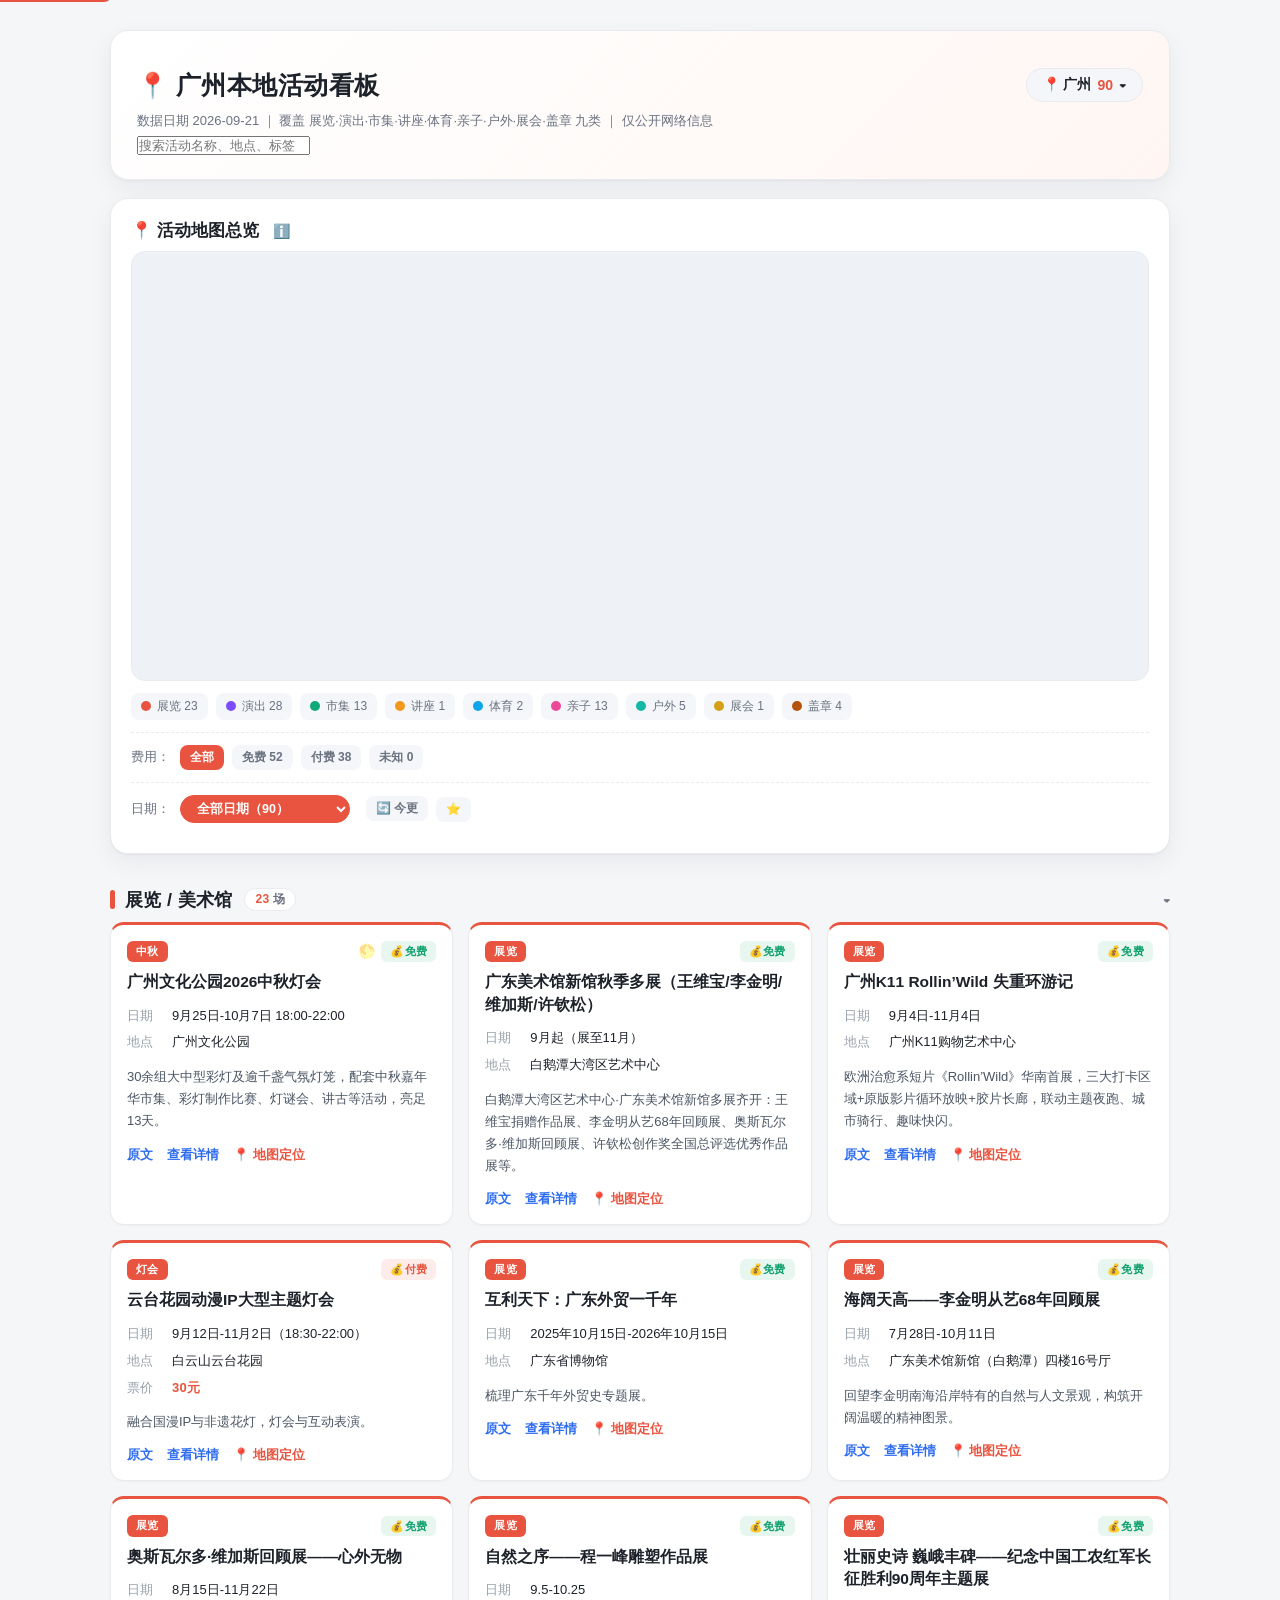
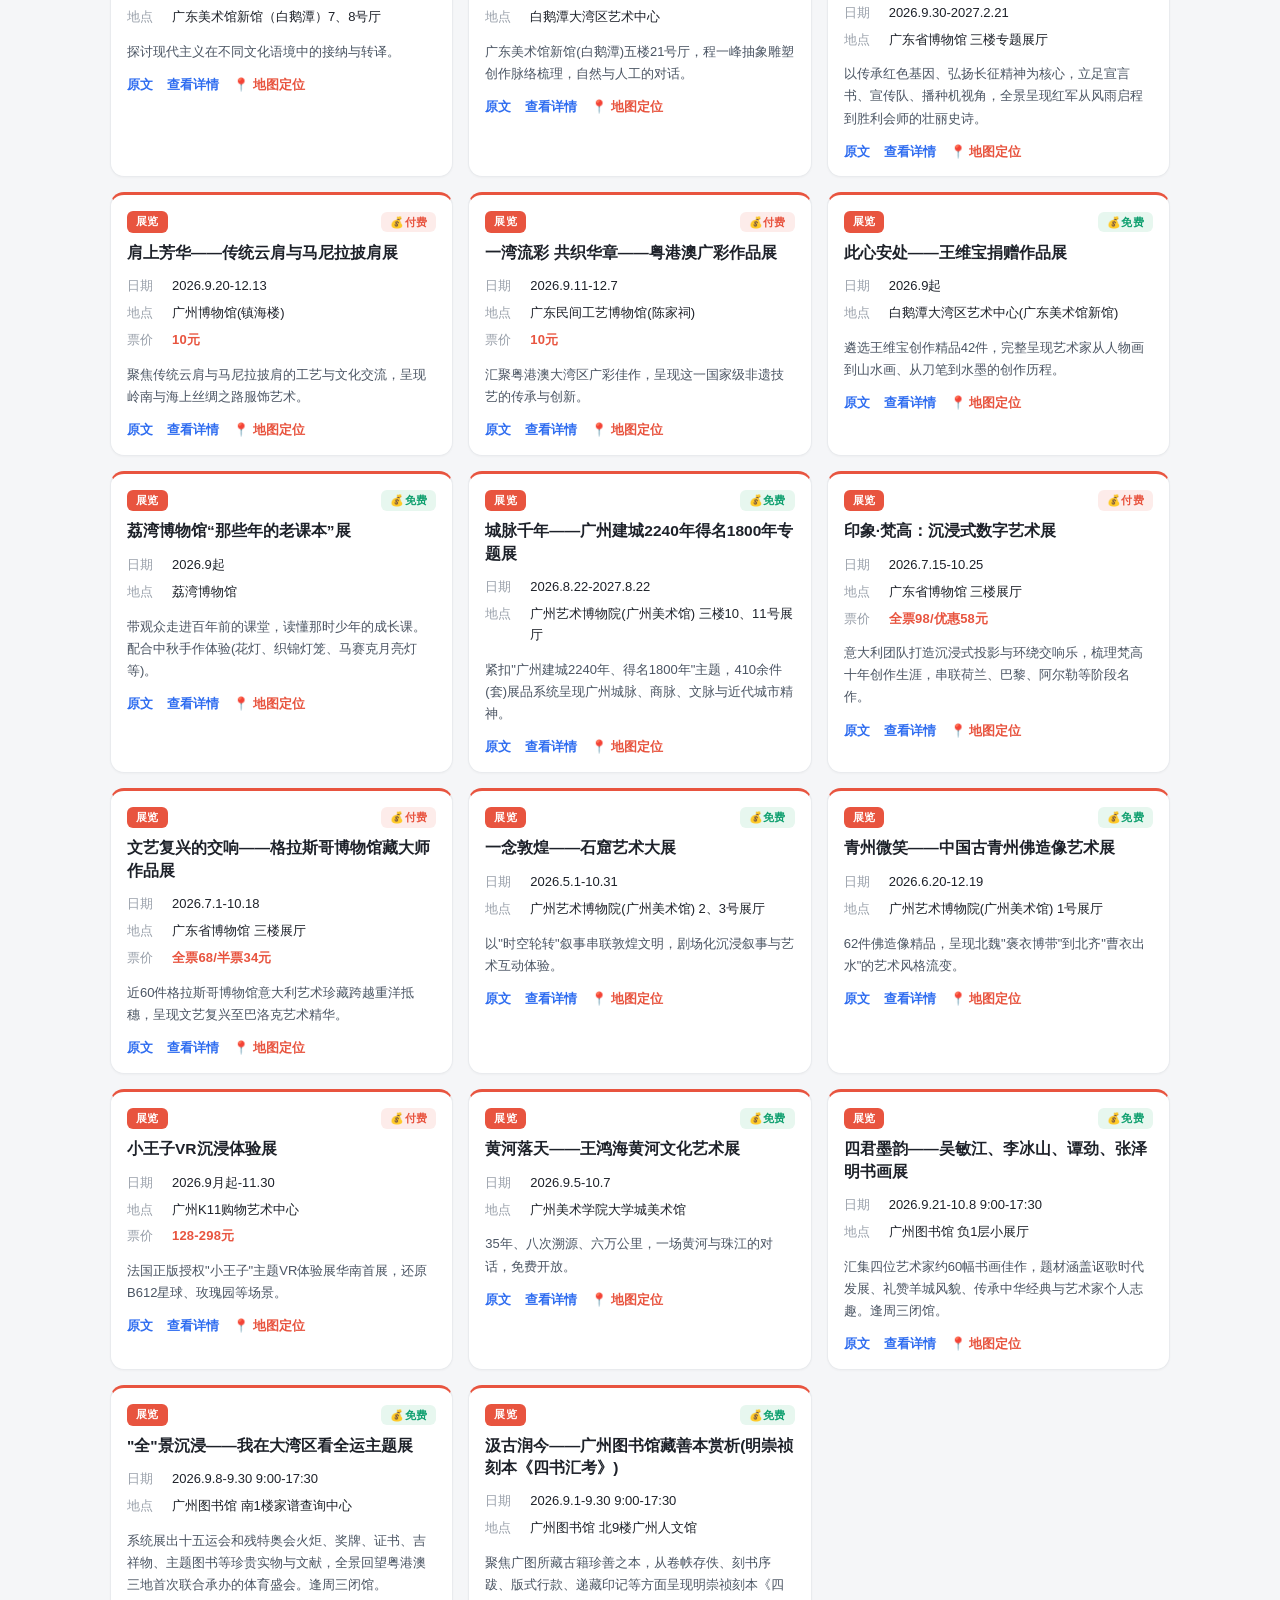
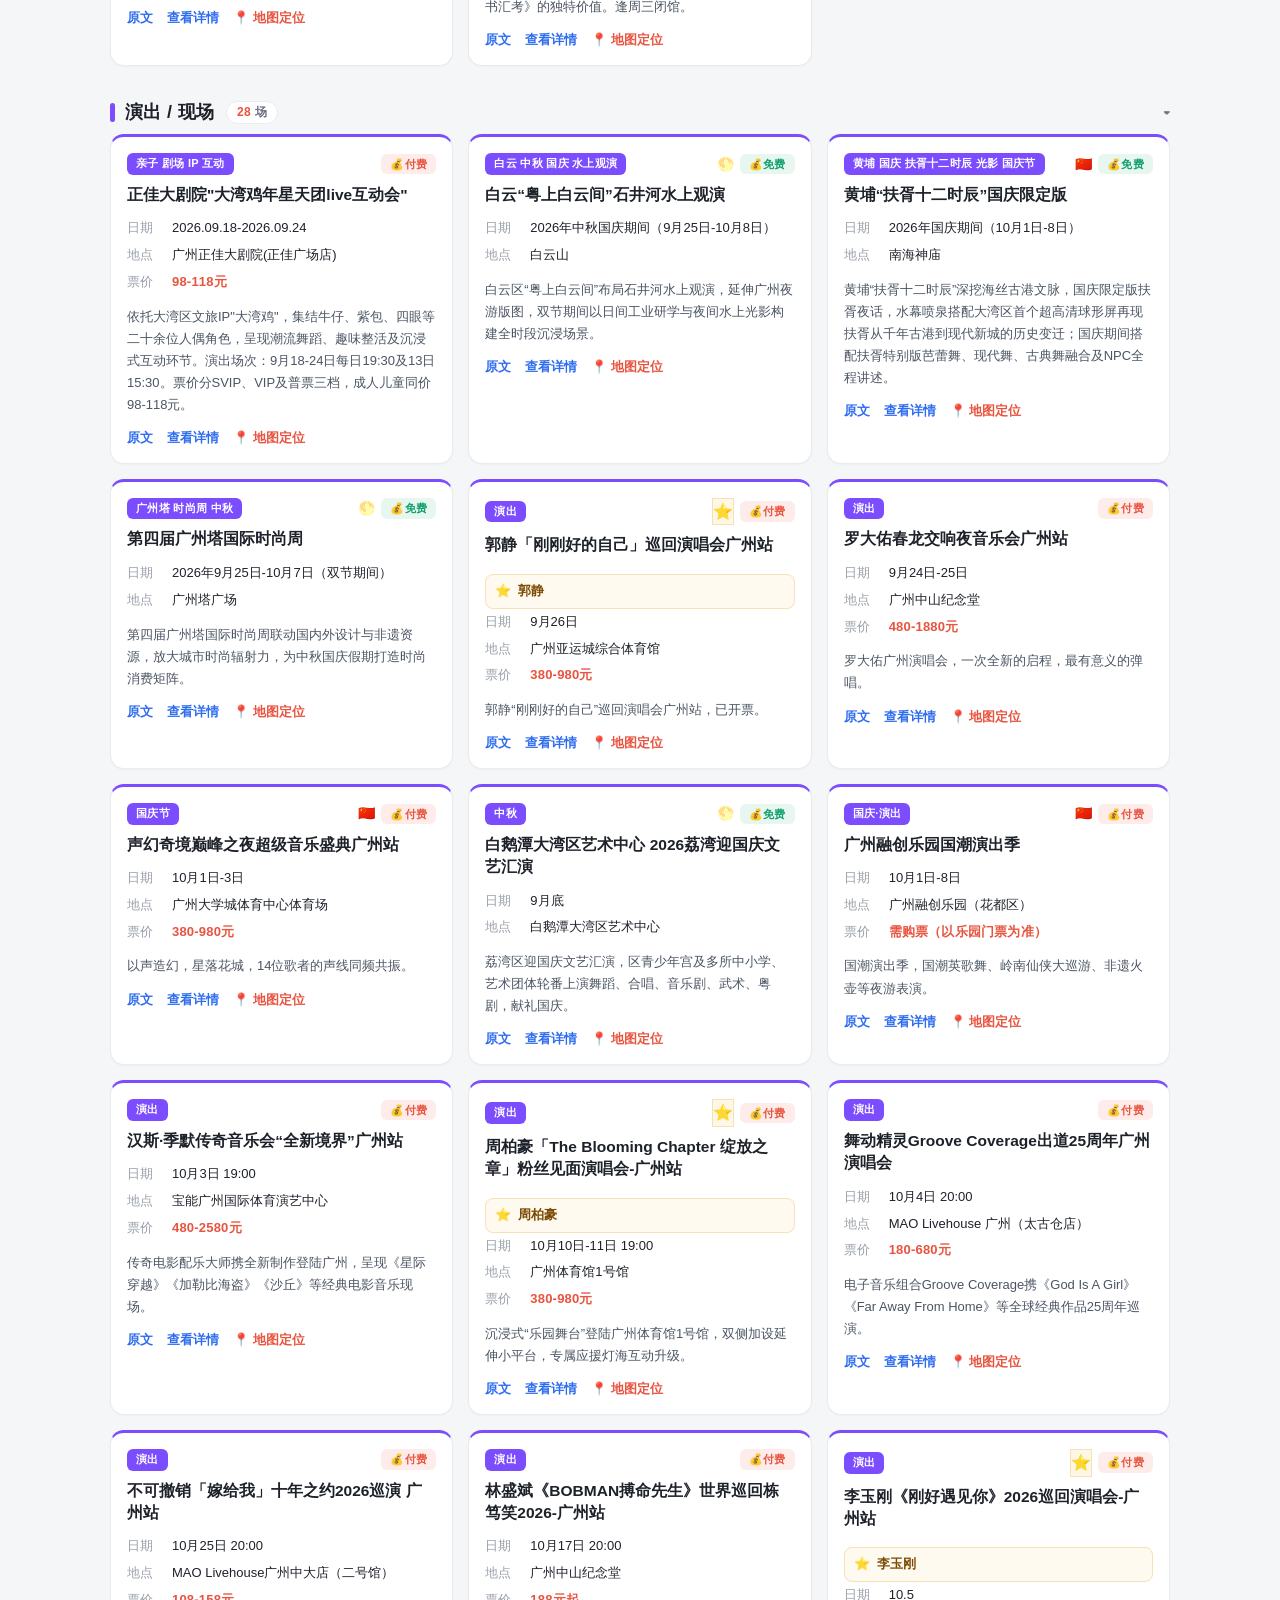
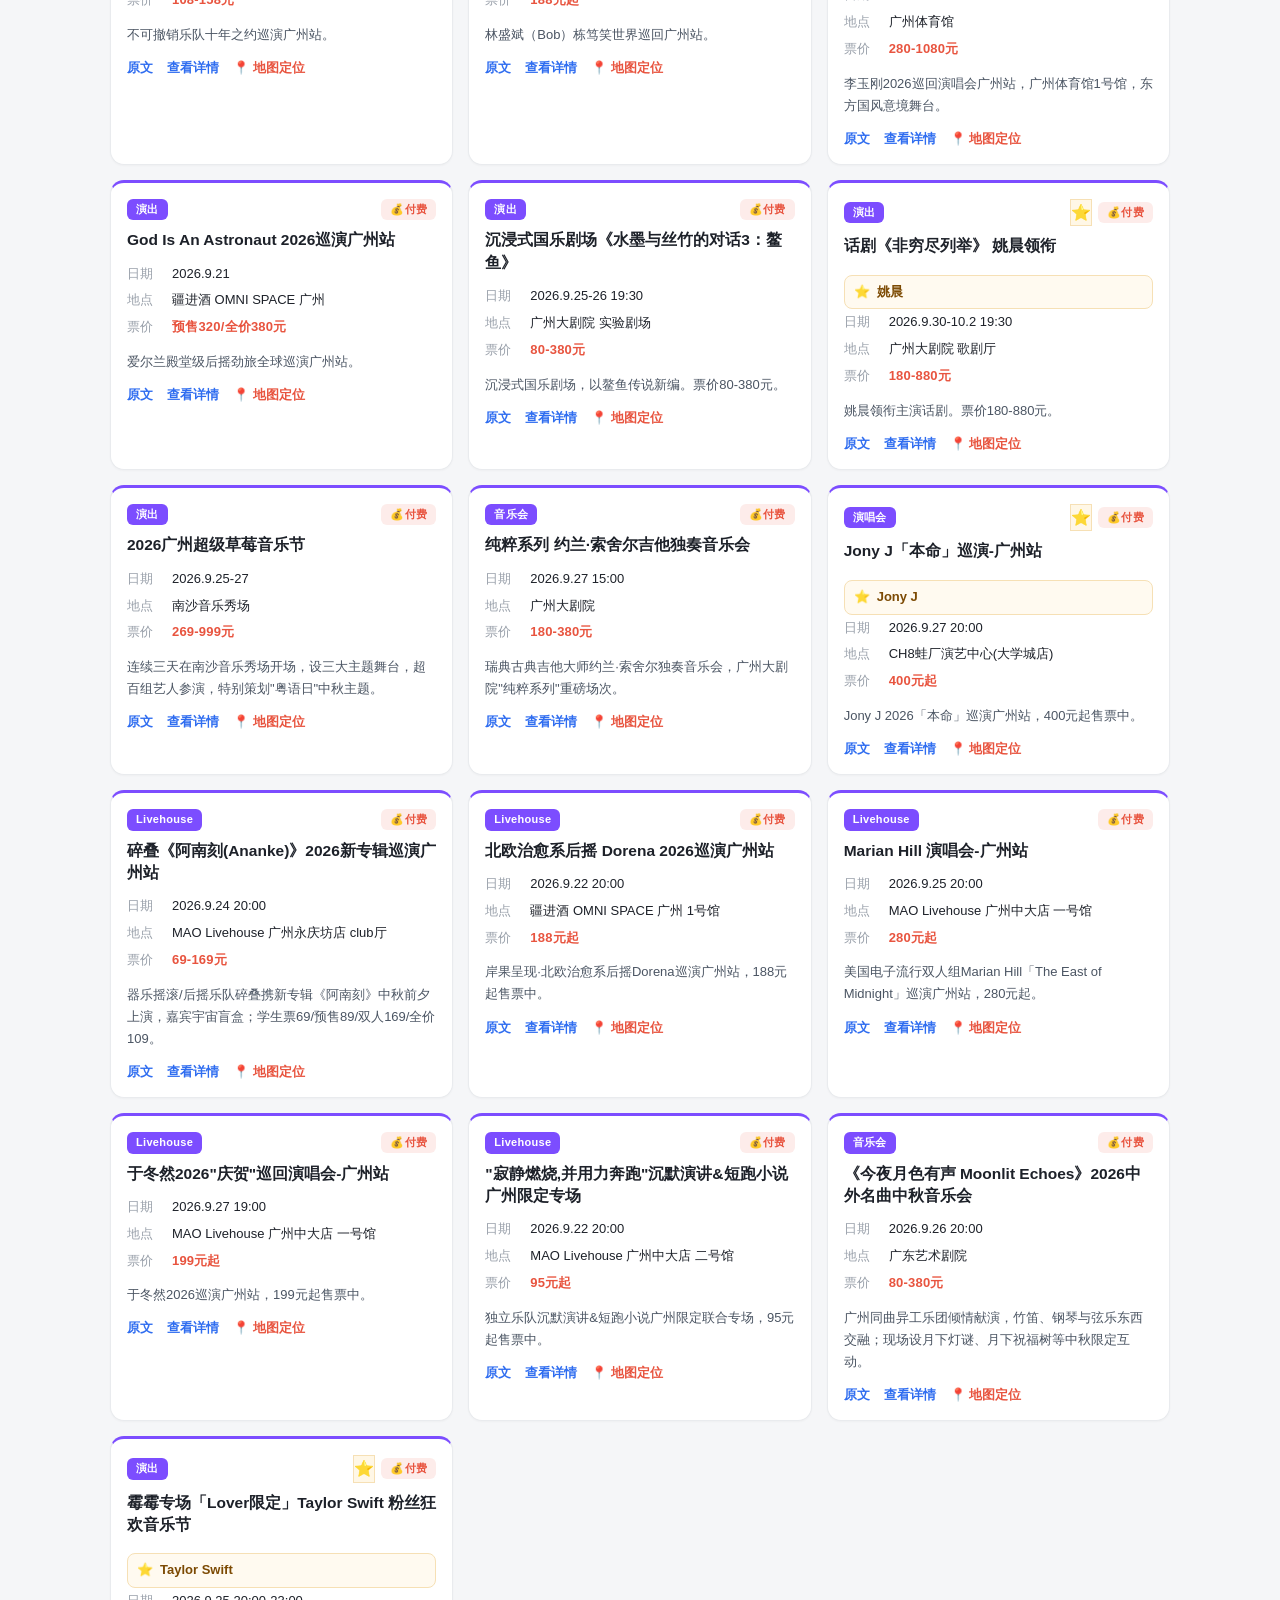
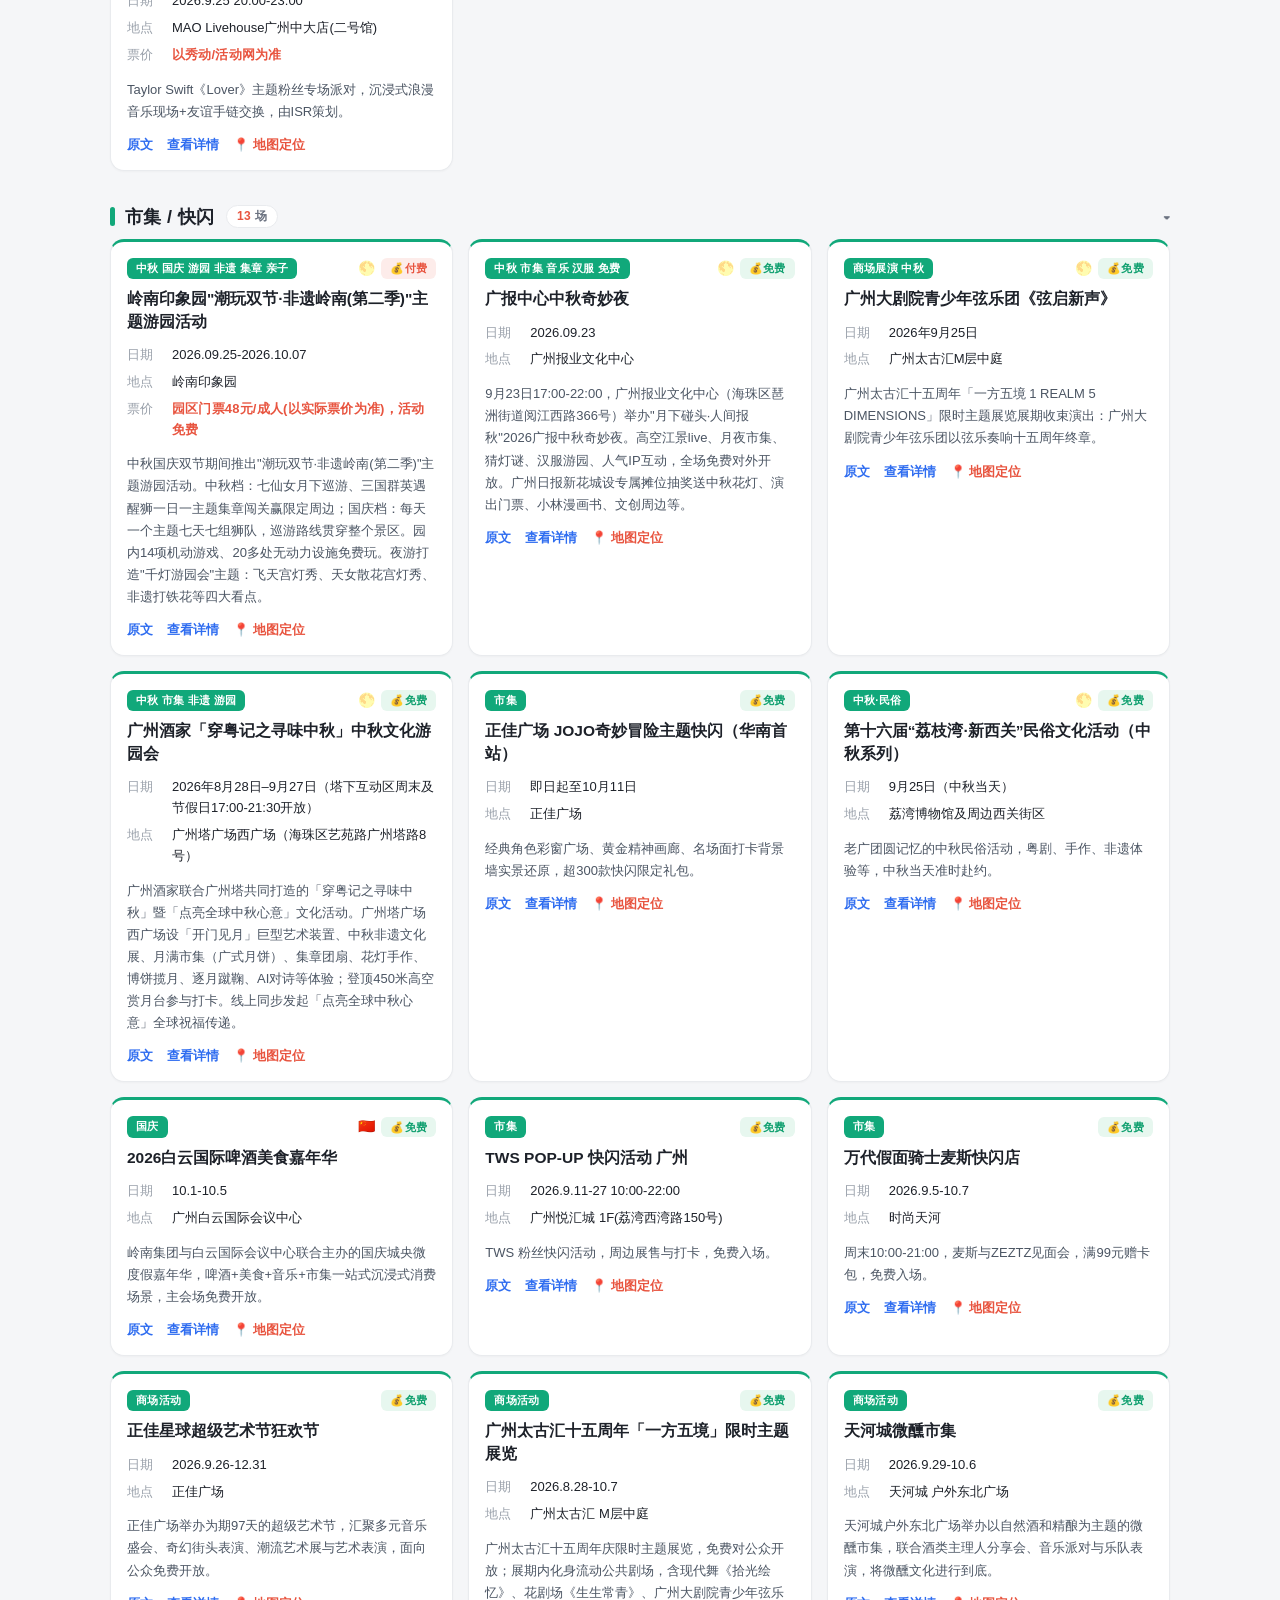
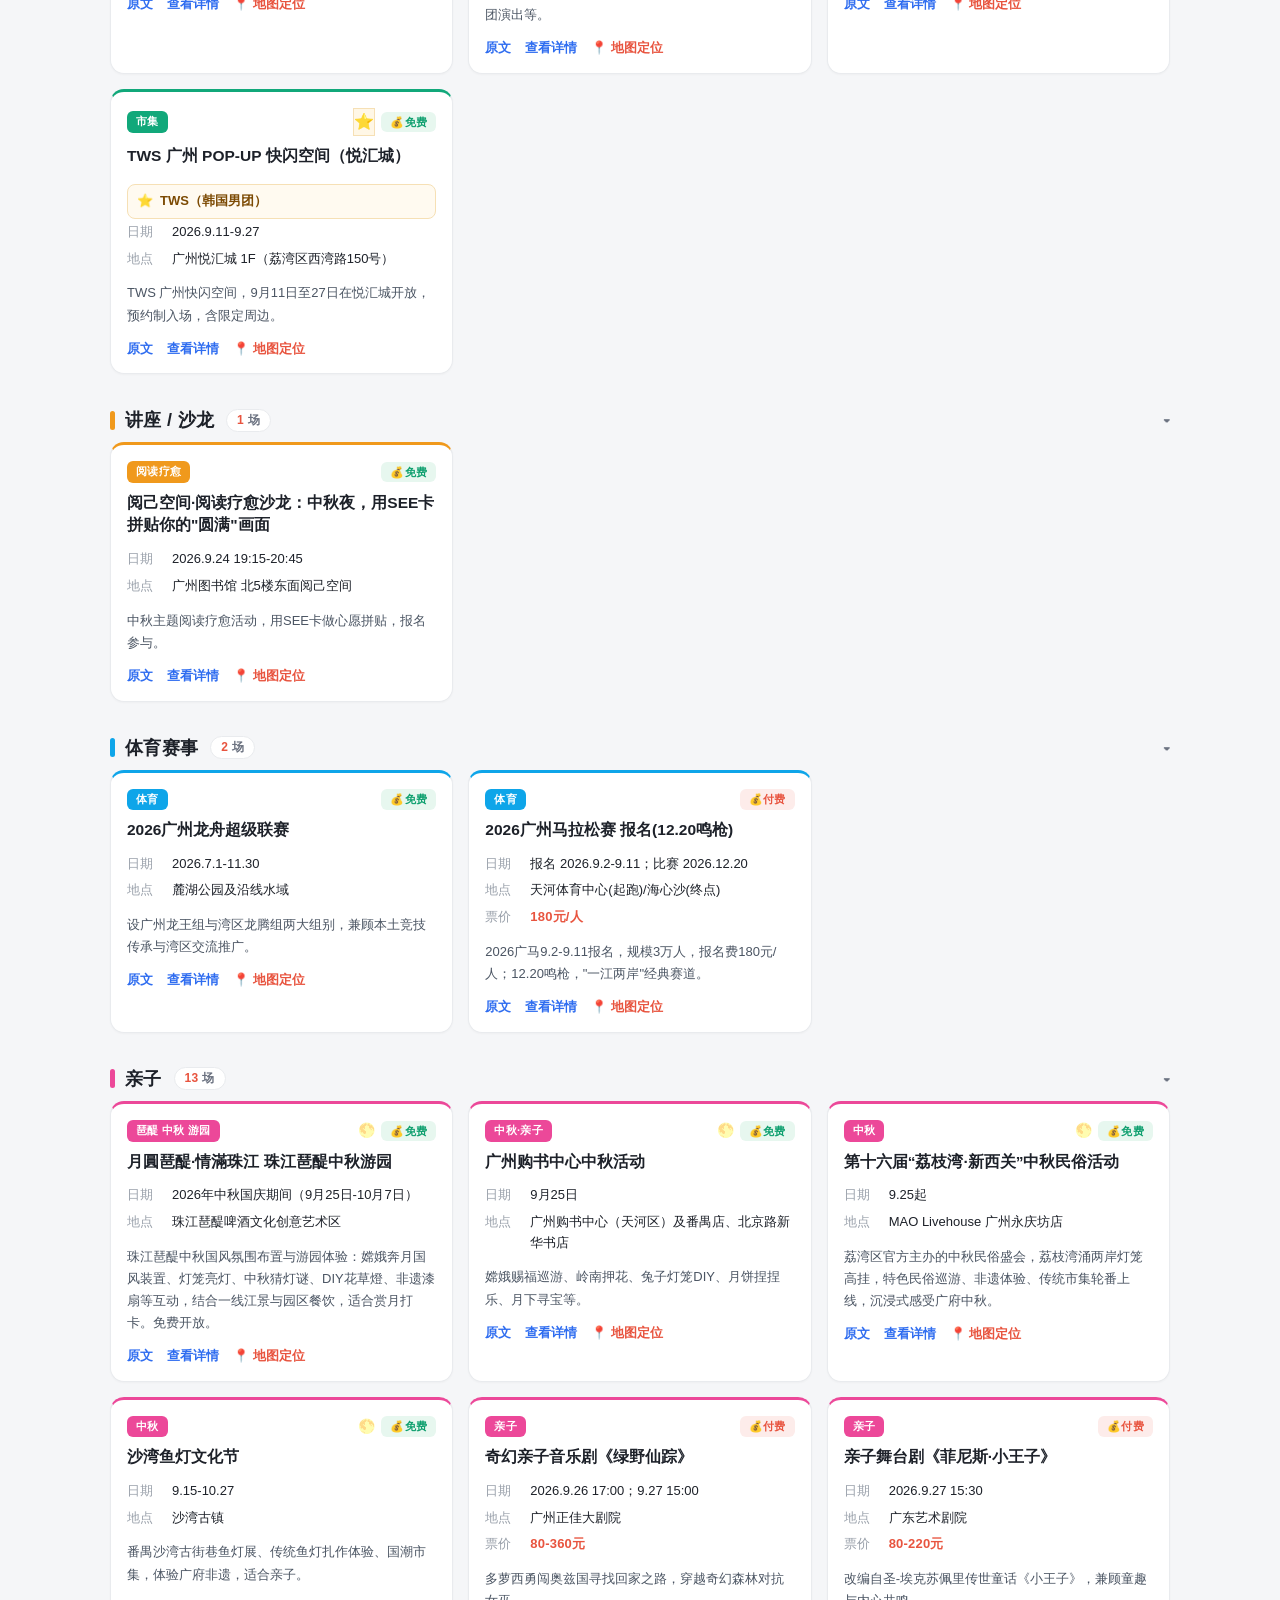
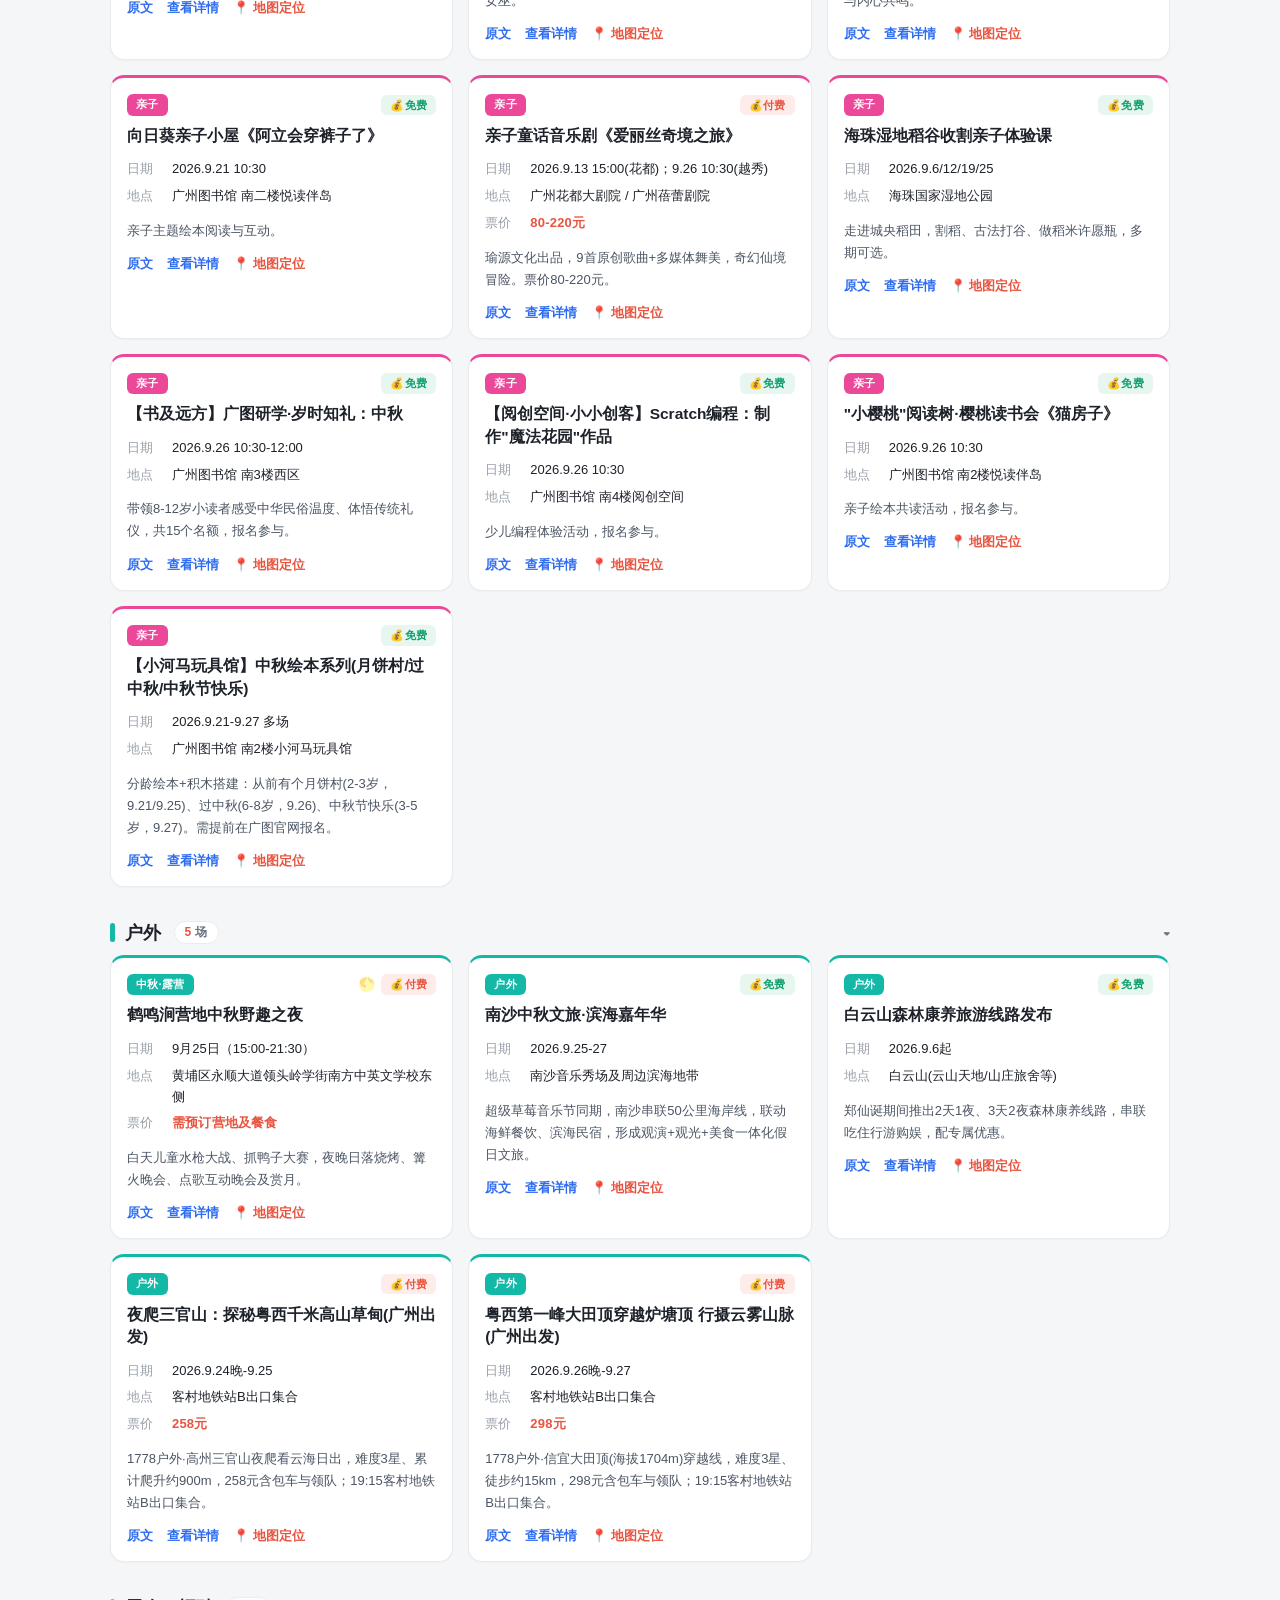
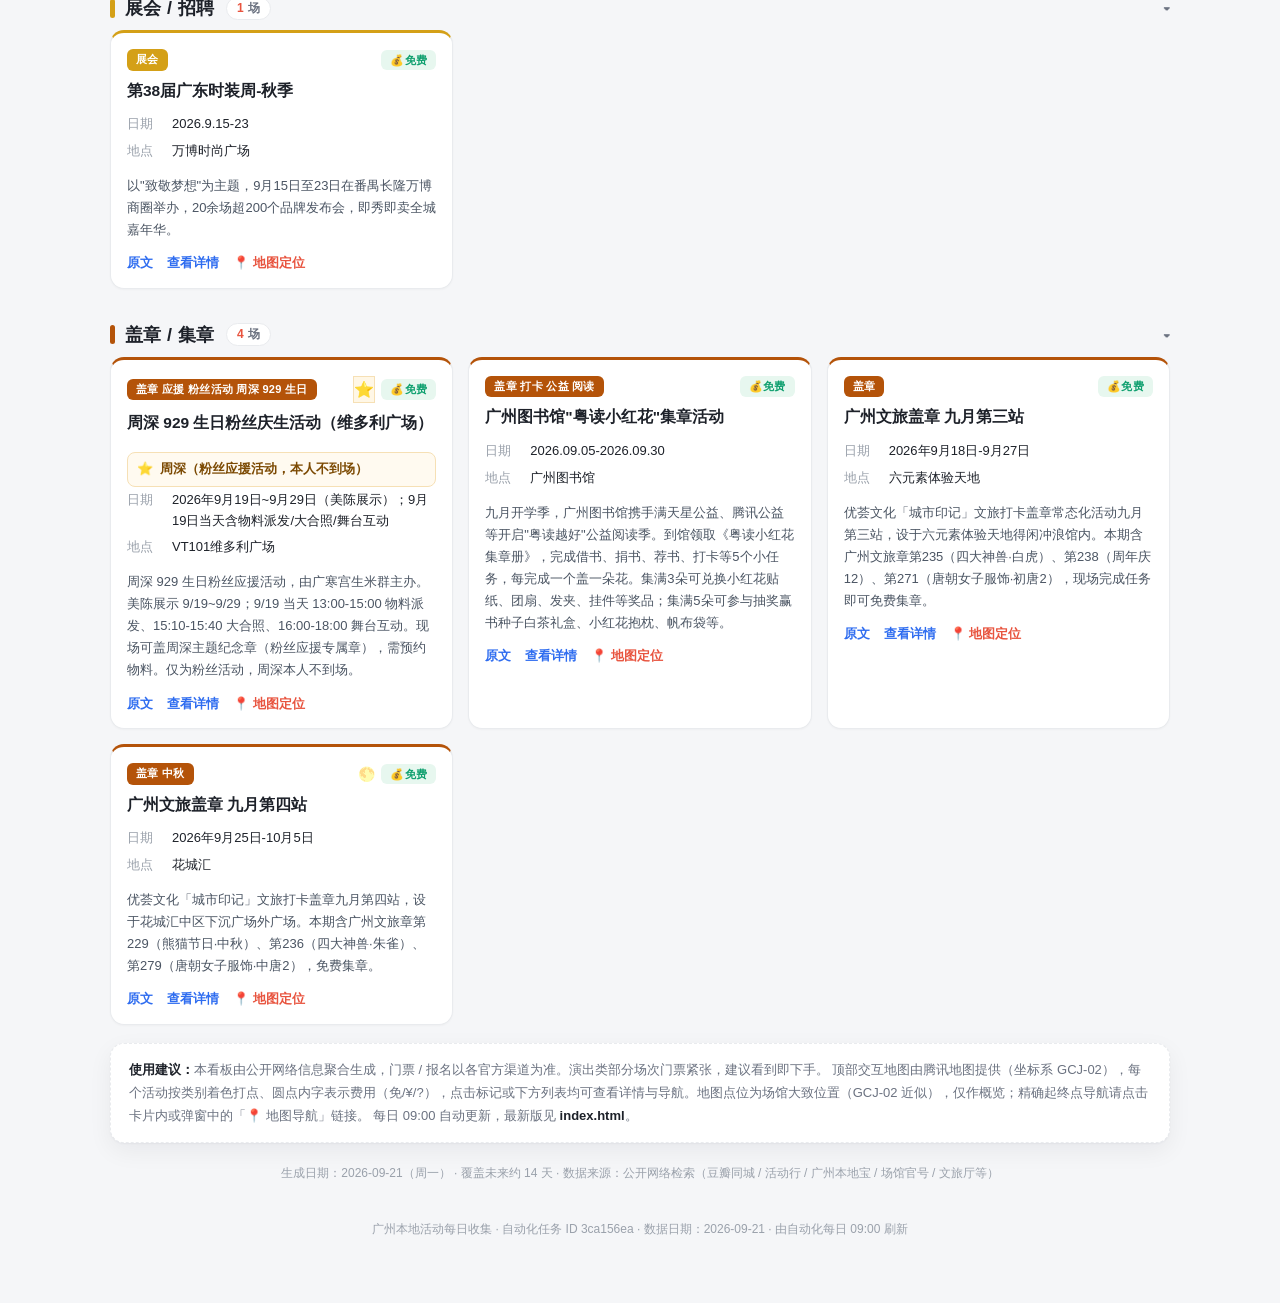
==== commit 2f902c27: "Add files via upload" ====
--- a/index.html
+++ b/index.html
@@ -10,7 +10,7 @@
     --bg:#f5f6f8; --card:#ffffff; --ink:#1d2129; --sub:#6b7280;
     --line:#e9ebee; --accent:#e8543f; --accent2:#2f6df0;
     --exhi:#e8543f; --show:#7c4dff; --market:#11a87a; --talk:#f0991c;
-    --sports:#0ea5e9; --family:#ec4899; --outdoor:#14b8a6; --expo:#d4a017;
+    --sports:#0ea5e9; --family:#ec4899; --outdoor:#14b8a6; --expo:#d4a017; --stamp:#b45309;
     --shadow:0 1px 2px rgba(16,24,40,.04), 0 8px 24px rgba(16,24,40,.06);
   }
   *{box-sizing:border-box;margin:0;padding:0}
@@ -114,7 +114,7 @@
   .skip-link{position:absolute;top:-40px;left:0;background:var(--accent);color:#fff;padding:8px 16px;z-index:10000;text-decoration:none;font-weight:600;border-radius:0 0 8px 0;transition:top .2s}
   .skip-link:focus{top:0}
 
-  /* ===== 回到顶部（左下角，下滑一定距离后出现） ===== */
+  /* ===== 回到顶部 ===== */
   .back-to-top{position:fixed;right:16px;bottom:20px;width:44px;height:44px;border-radius:50%;background:var(--accent);color:#fff;border:none;font-size:20px;font-weight:700;cursor:pointer;box-shadow:0 4px 12px rgba(232,84,63,.3);z-index:999;display:flex;align-items:center;justify-content:center;transition:opacity .2s,transform .2s;opacity:0;transform:translateY(10px);pointer-events:none}
   .back-to-top.visible{opacity:1;transform:translateY(0);pointer-events:auto}
   .back-to-top:hover{background:#d14a35;transform:translateY(-2px)}
@@ -238,7 +238,7 @@
 
   <footer data-page-node-id="5WKF1igVQZwossh89b5cVh"><span id="footCity"></span>本地活动每日收集 · 自动化任务 ID 3ca156ea · 数据日期：<span id="footDate"></span> · 由自动化每日 09:00 刷新</footer>
 
-  <button id="backToTop" class="back-to-top" aria-label="回到顶部">↑</button>
+  <button id="backToTop" class="back-to-top" style="display:none" aria-label="回到顶部">↑</button>
 </div>
 
 <script type="text/javascript">
--- a/assets/cards.css
+++ b/assets/cards.css
@@ -67,6 +67,7 @@
 .t-market{background:var(--market)} .t-talk{background:var(--talk)}
 .t-sports{background:var(--sports)} .t-family{background:var(--family)}
 .t-outdoor{background:var(--outdoor)} .t-expo{background:var(--expo)}
+.t-stamp{background:var(--stamp)}     /* 盖章分类标签配色（此前缺失 → 白字不可见，已修复） */
 
 .evcard .cost{
   display:inline-block;font-size:11px;font-weight:700;
